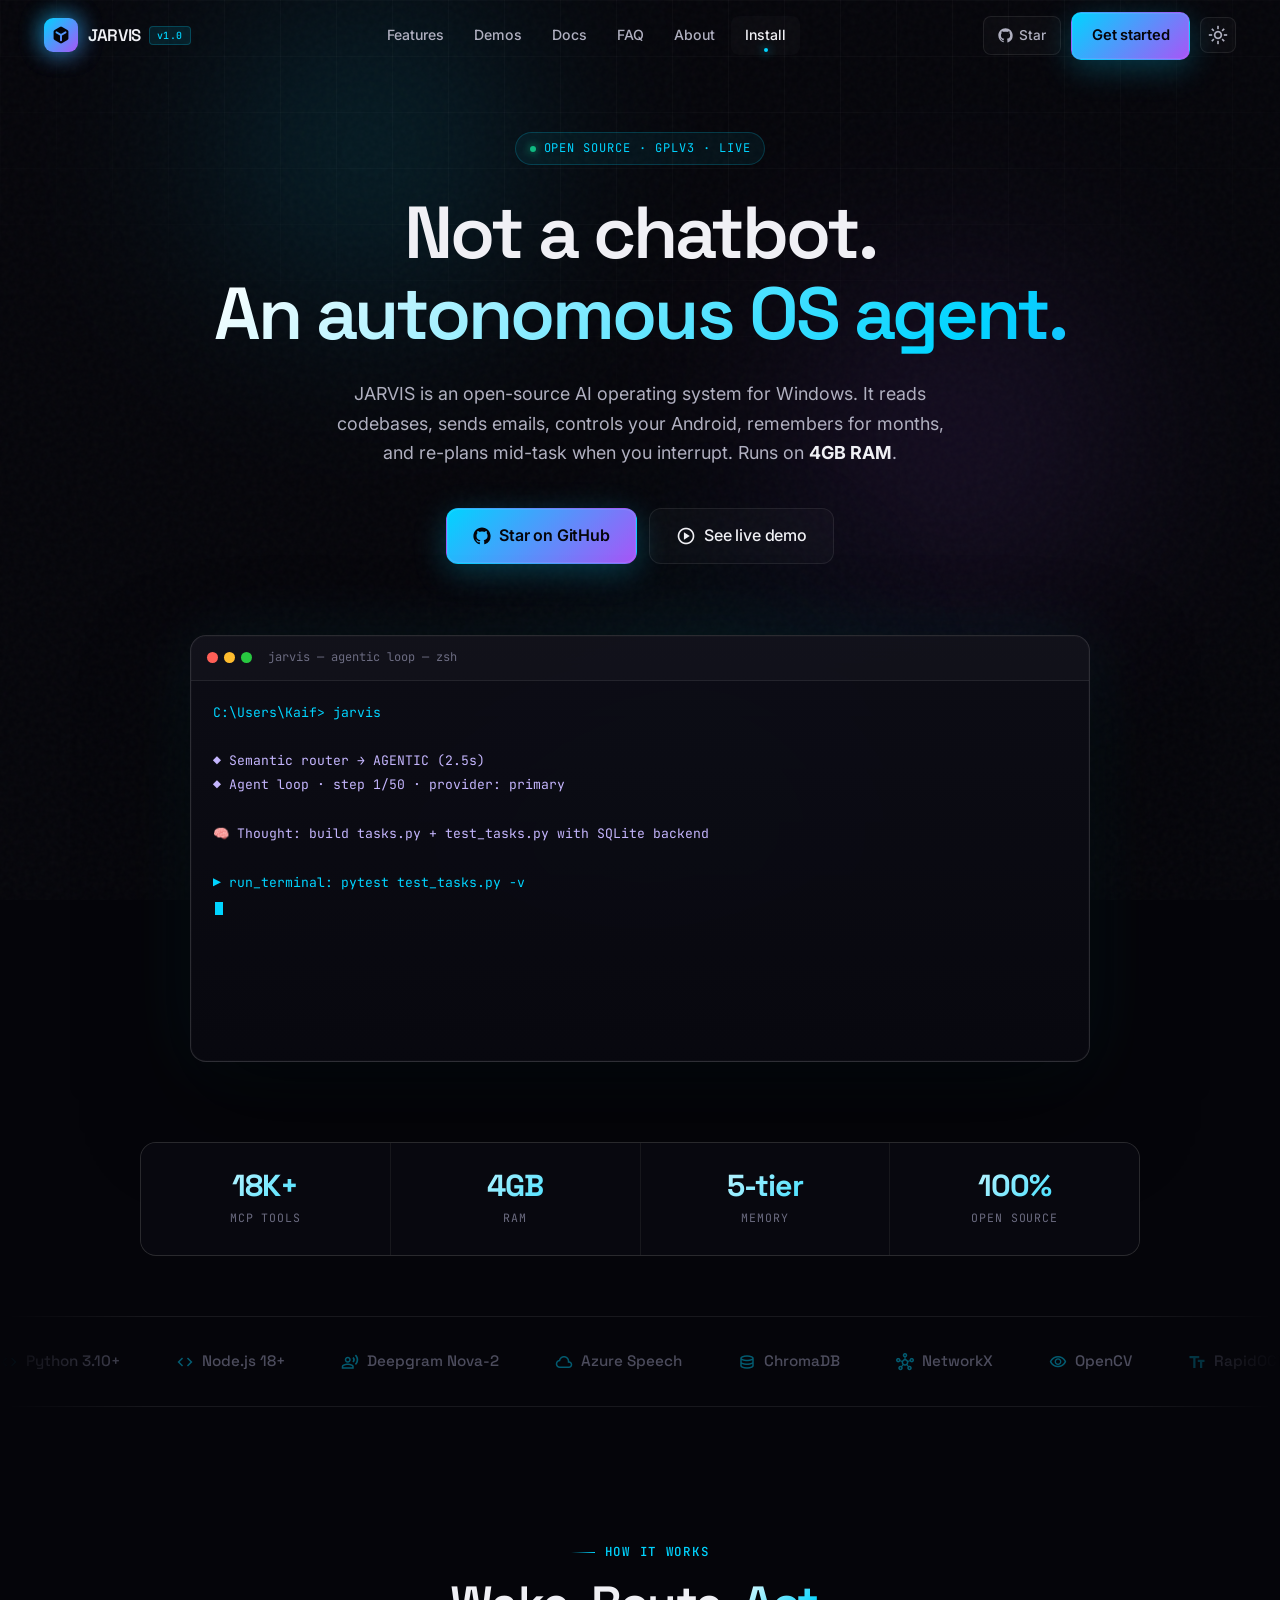
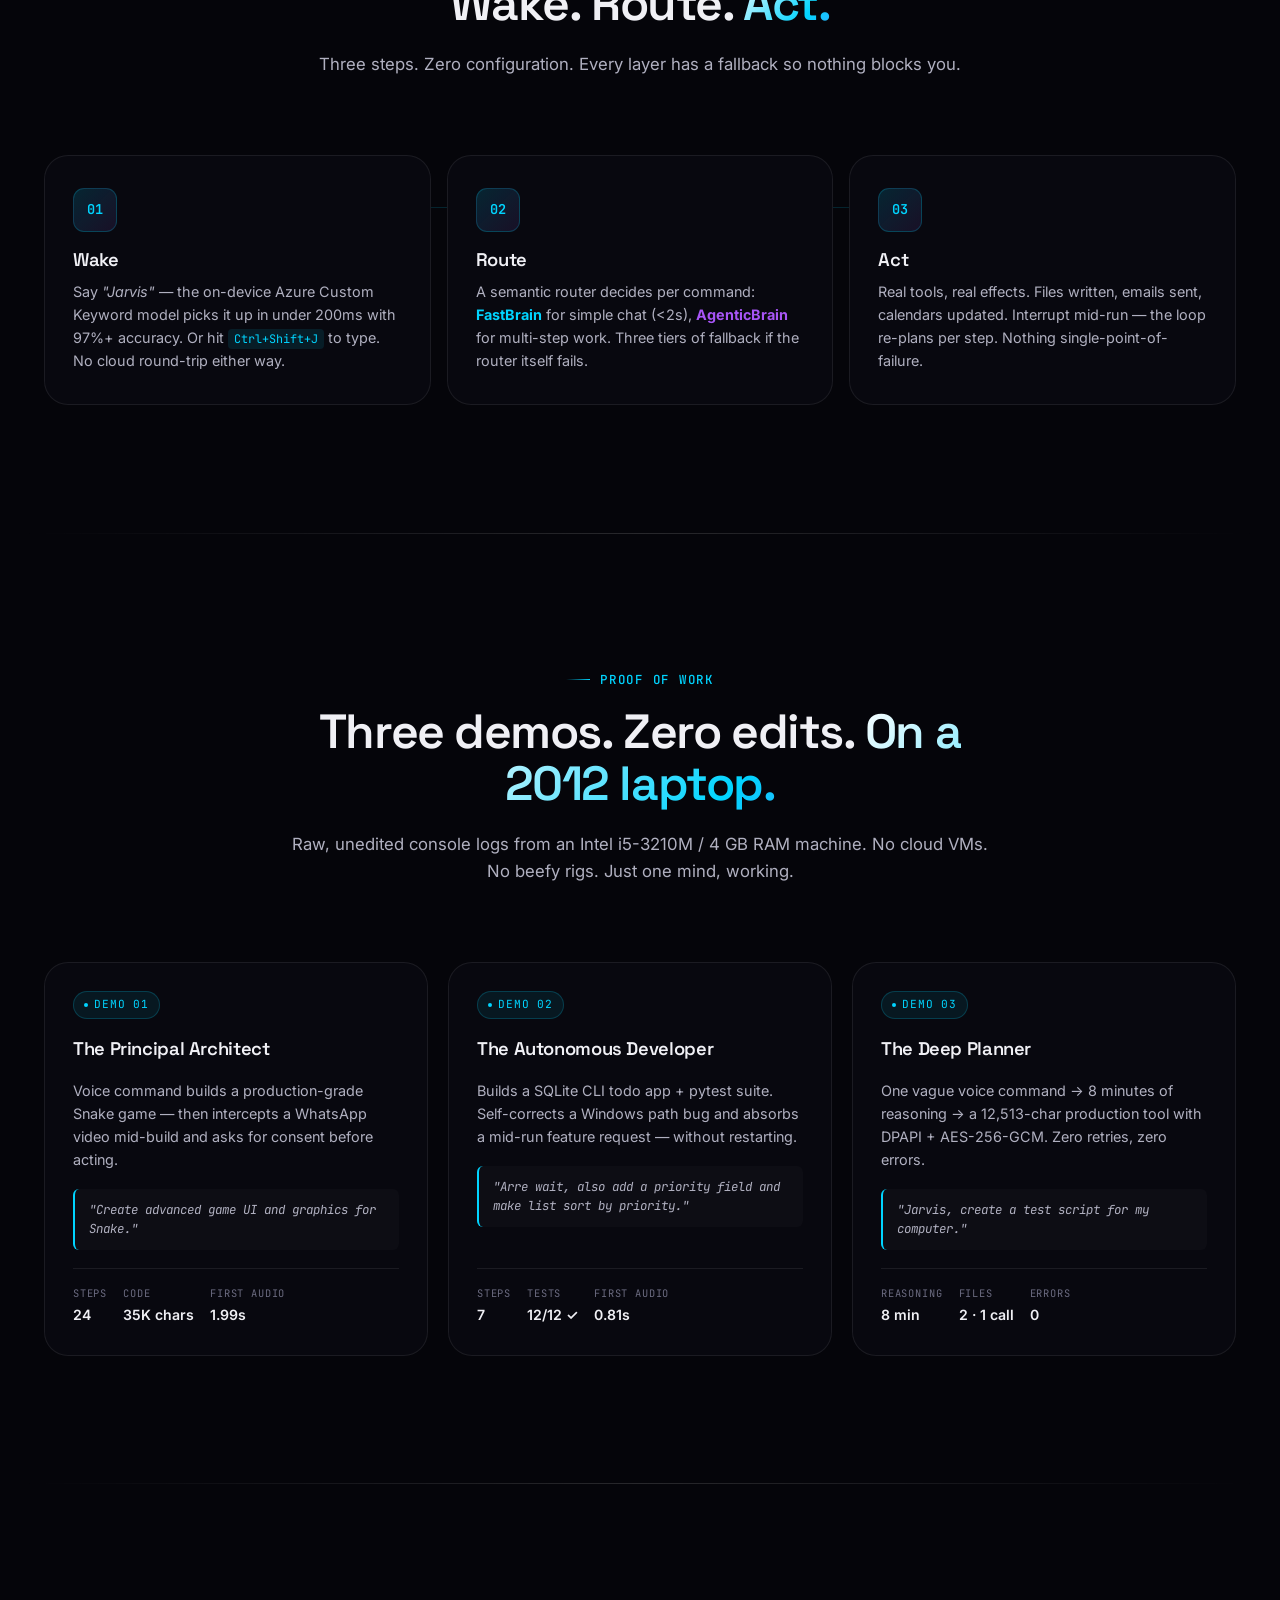
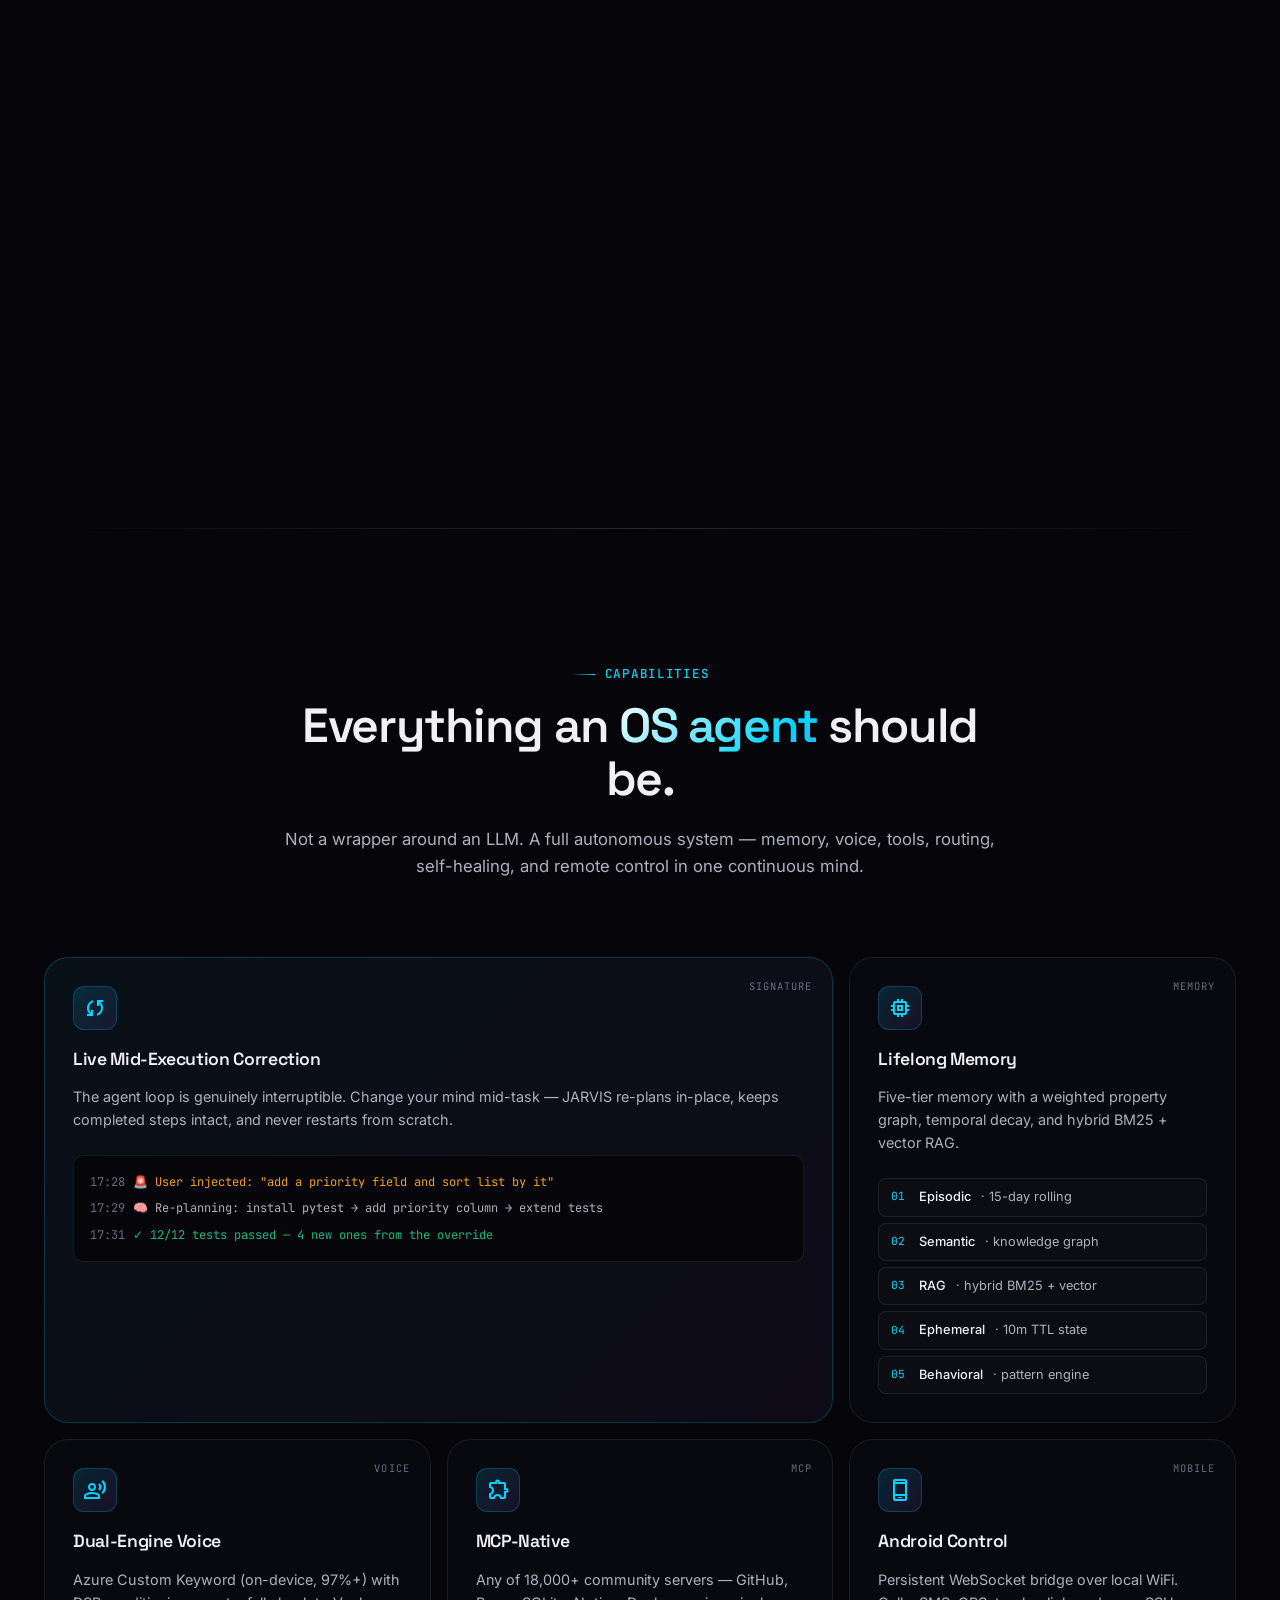
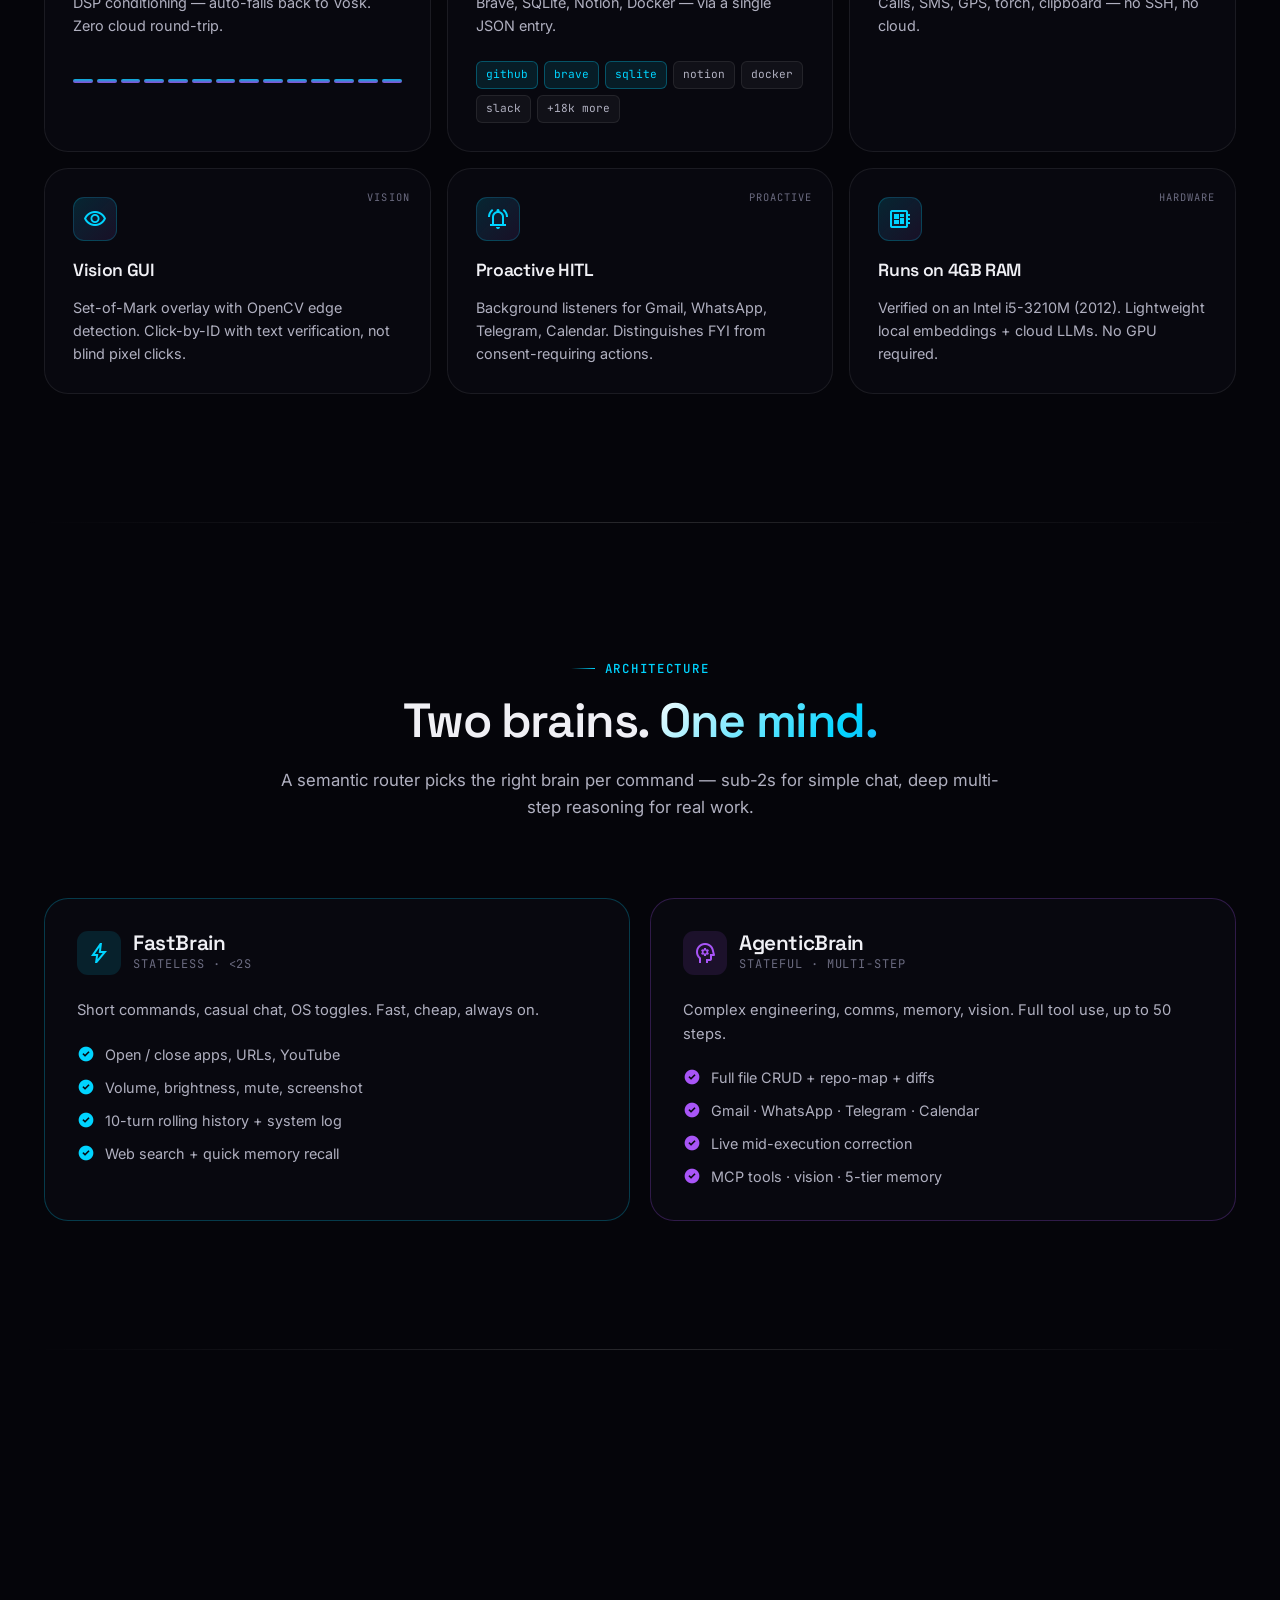
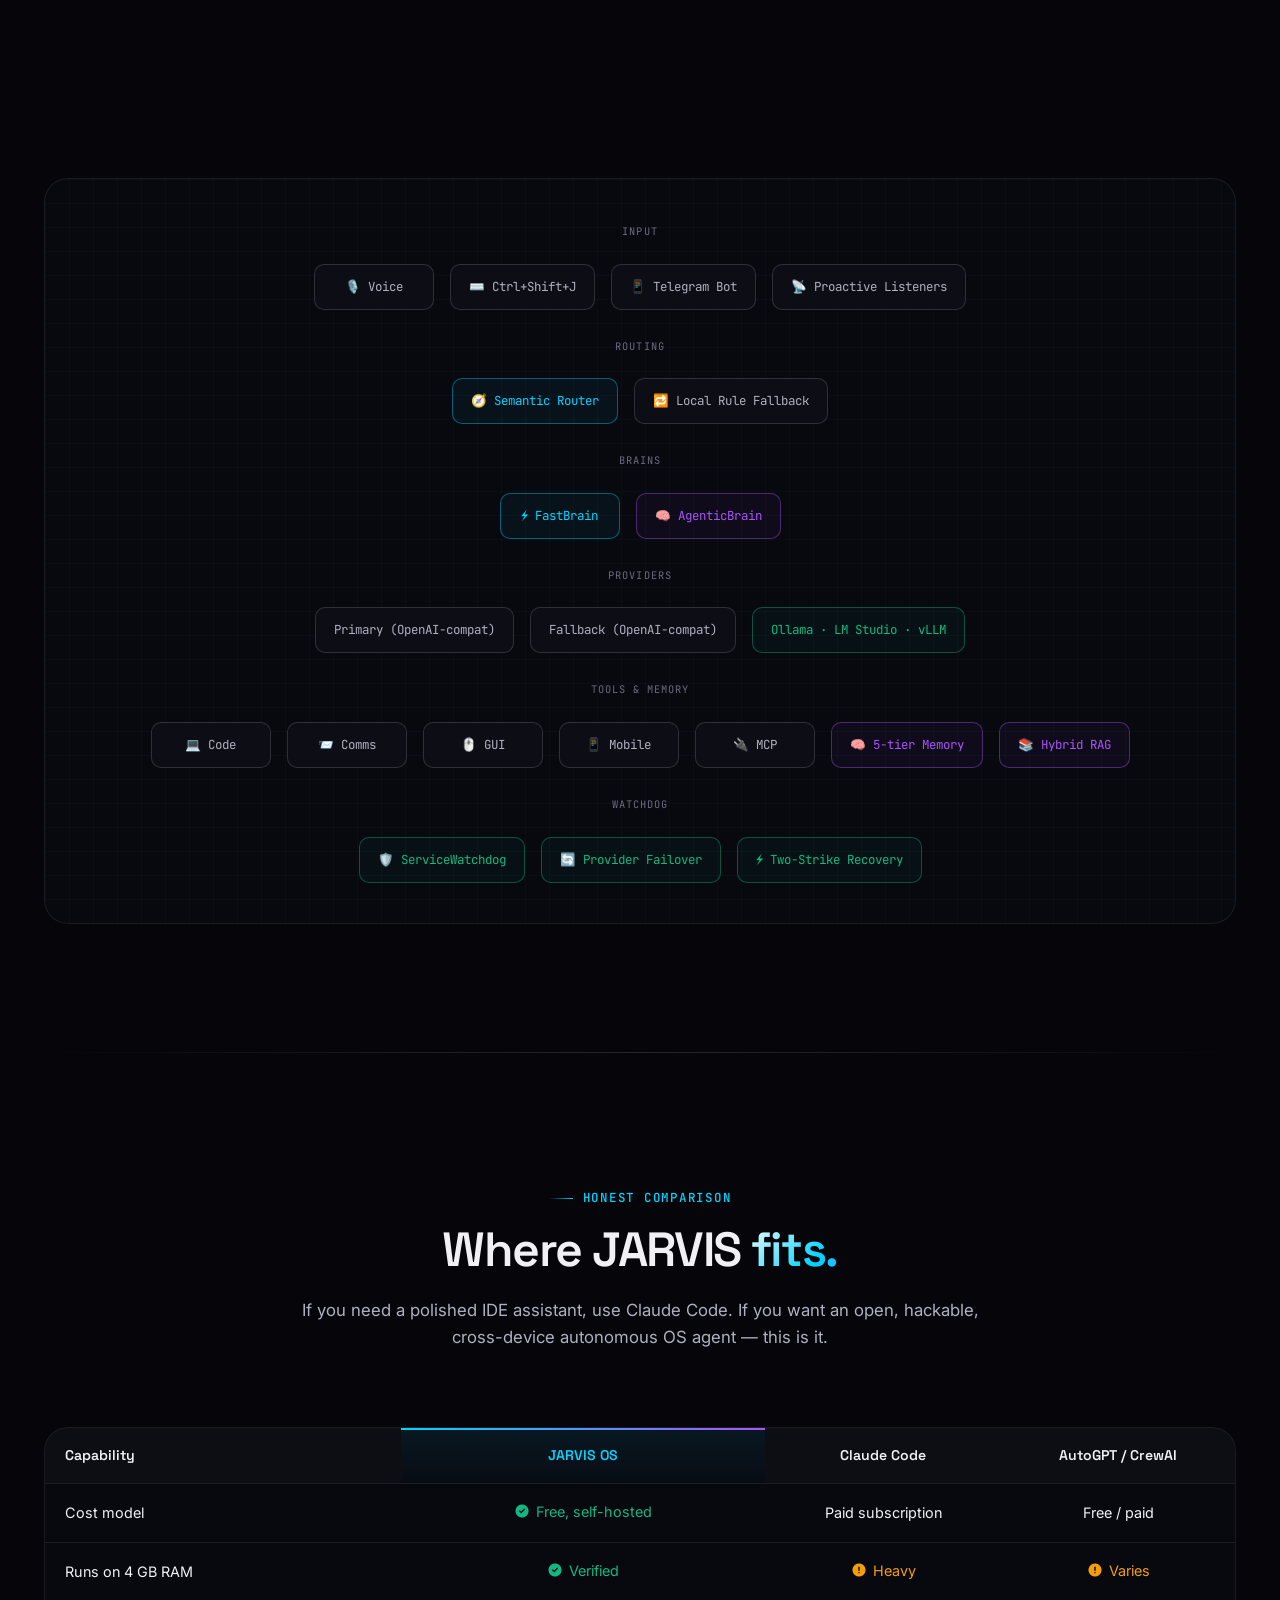
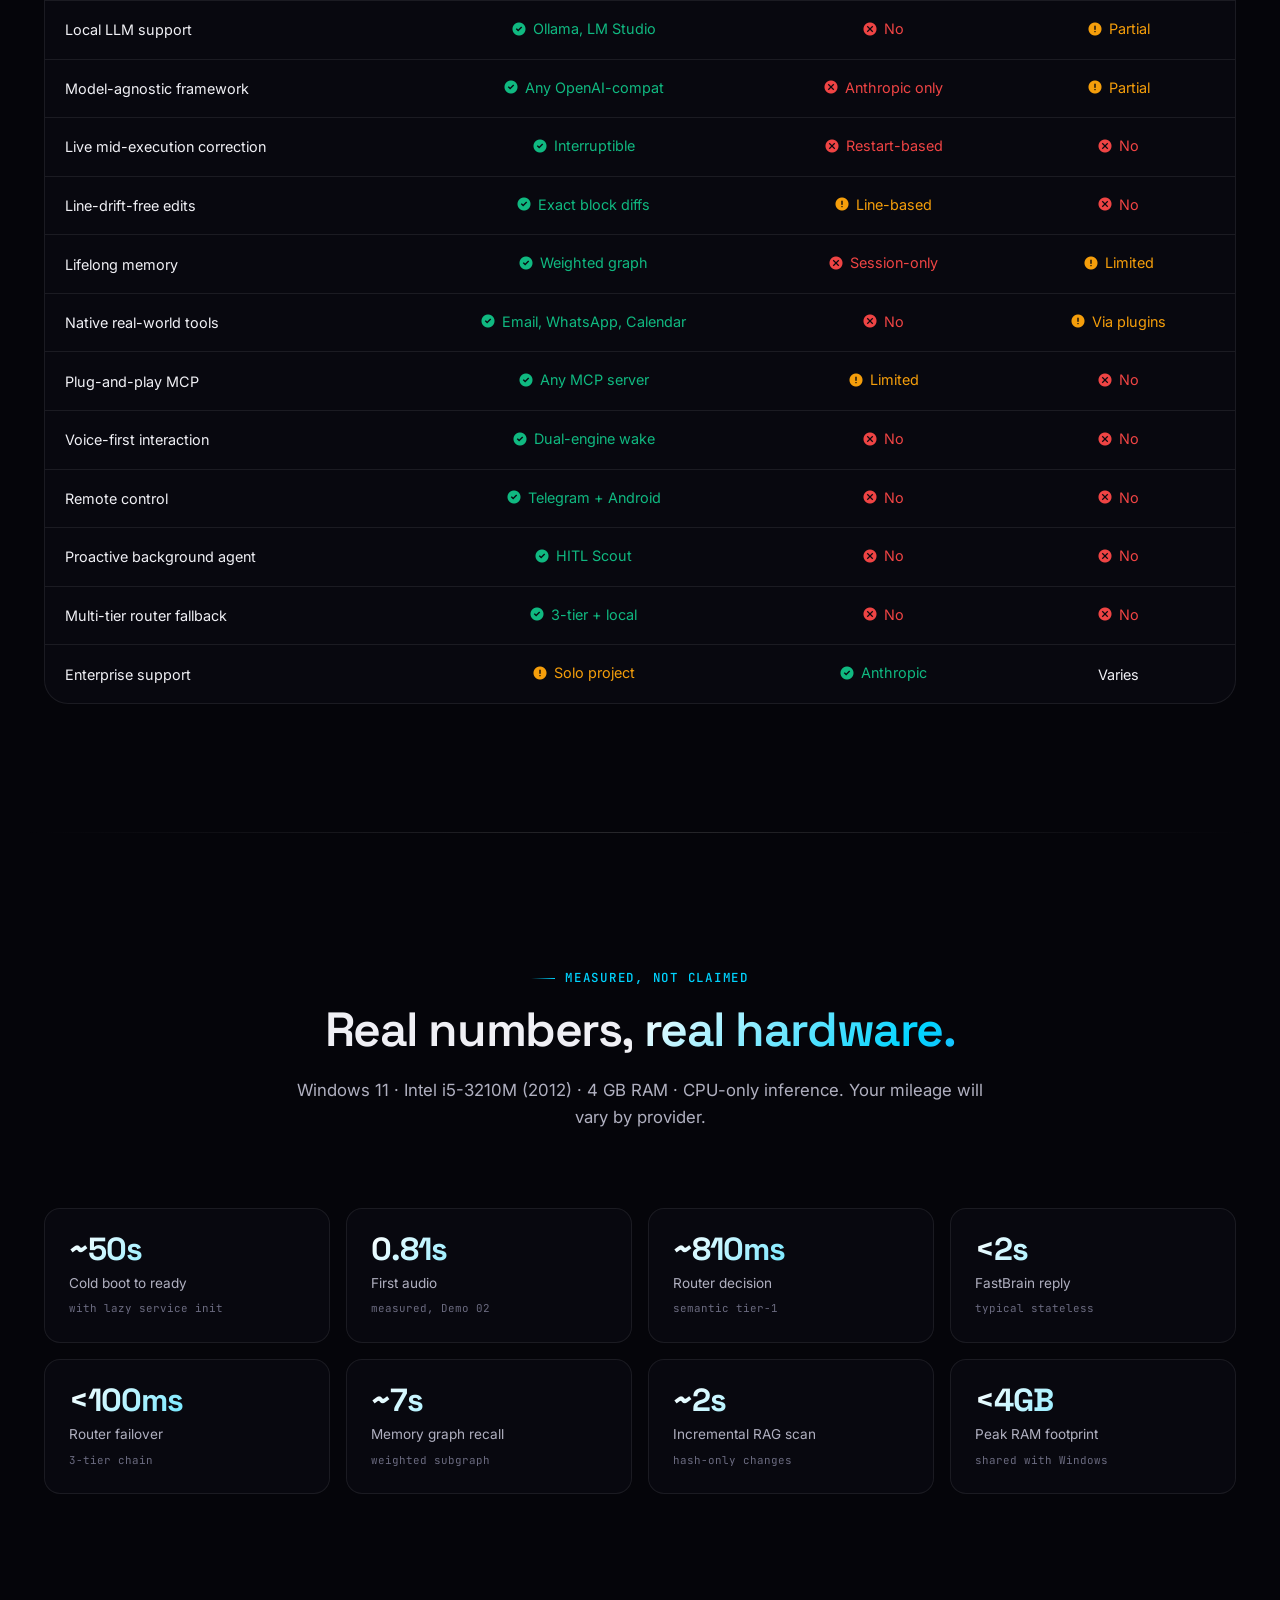
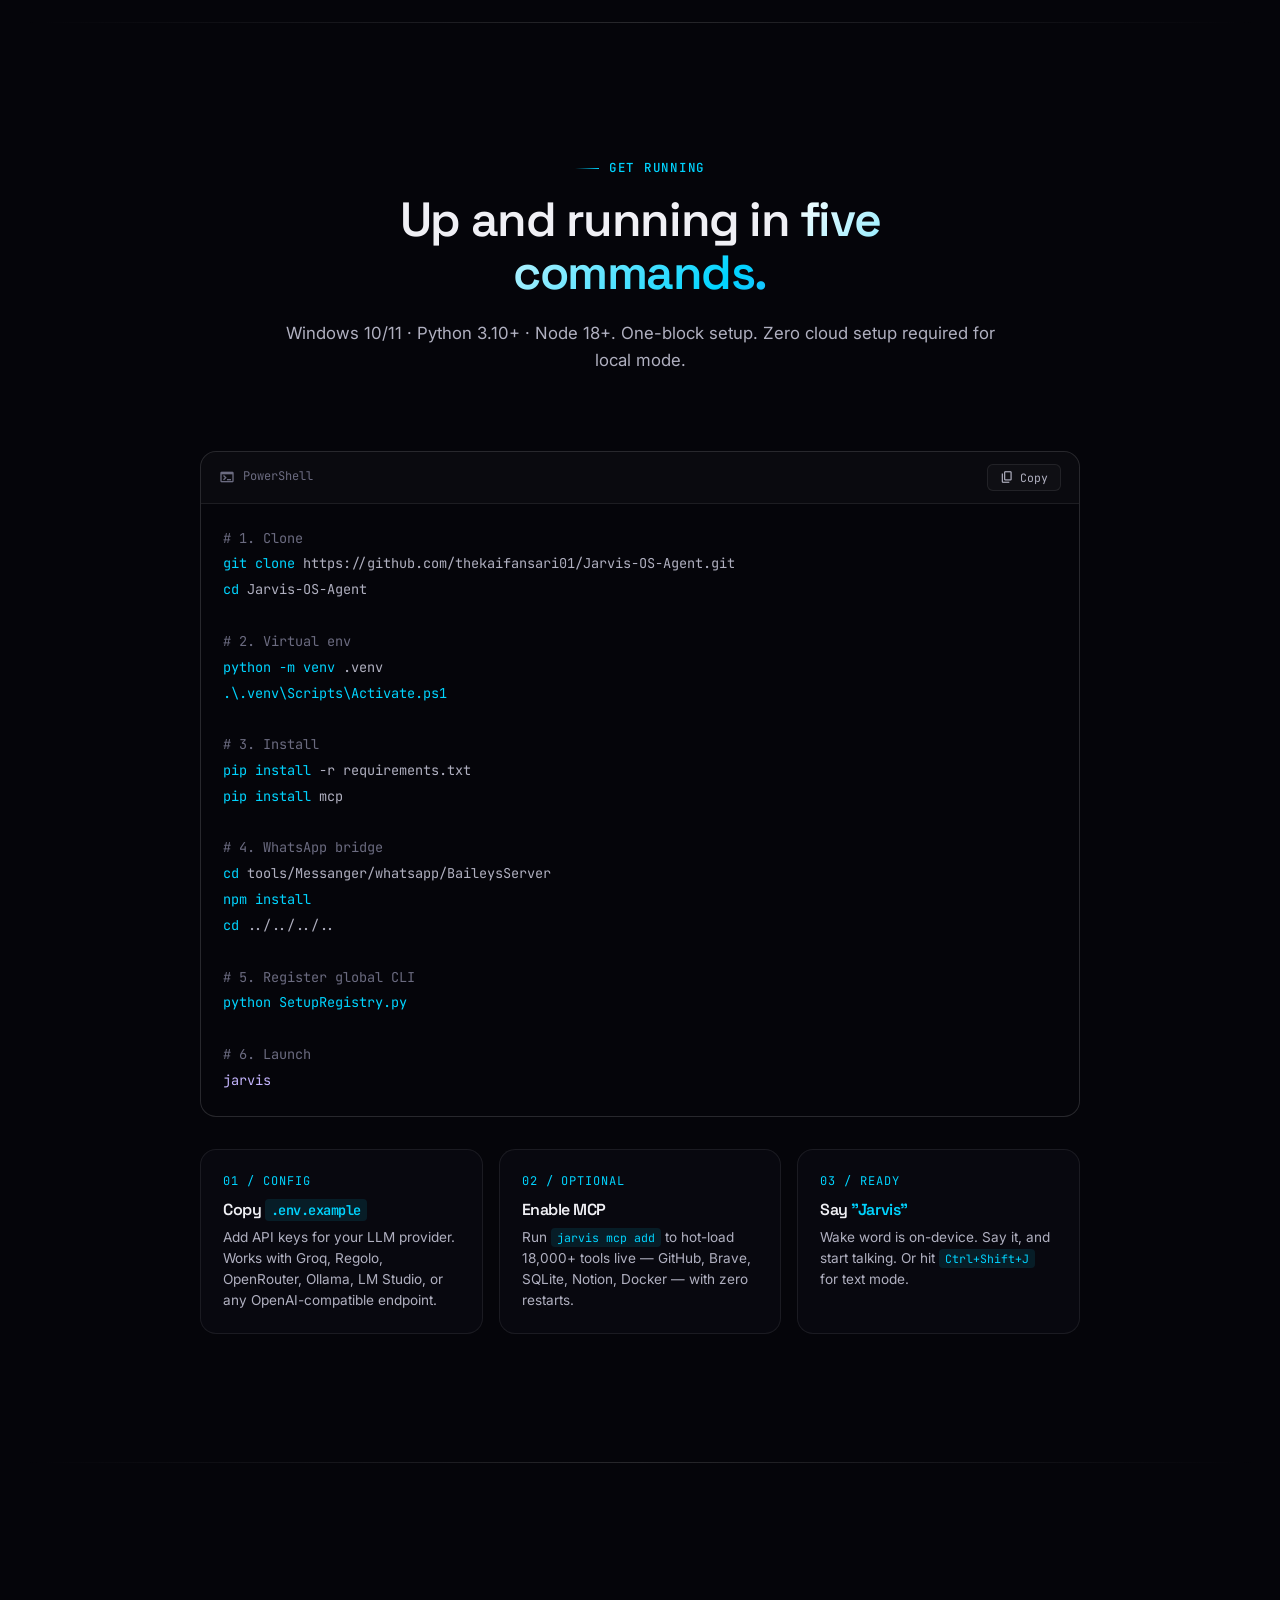
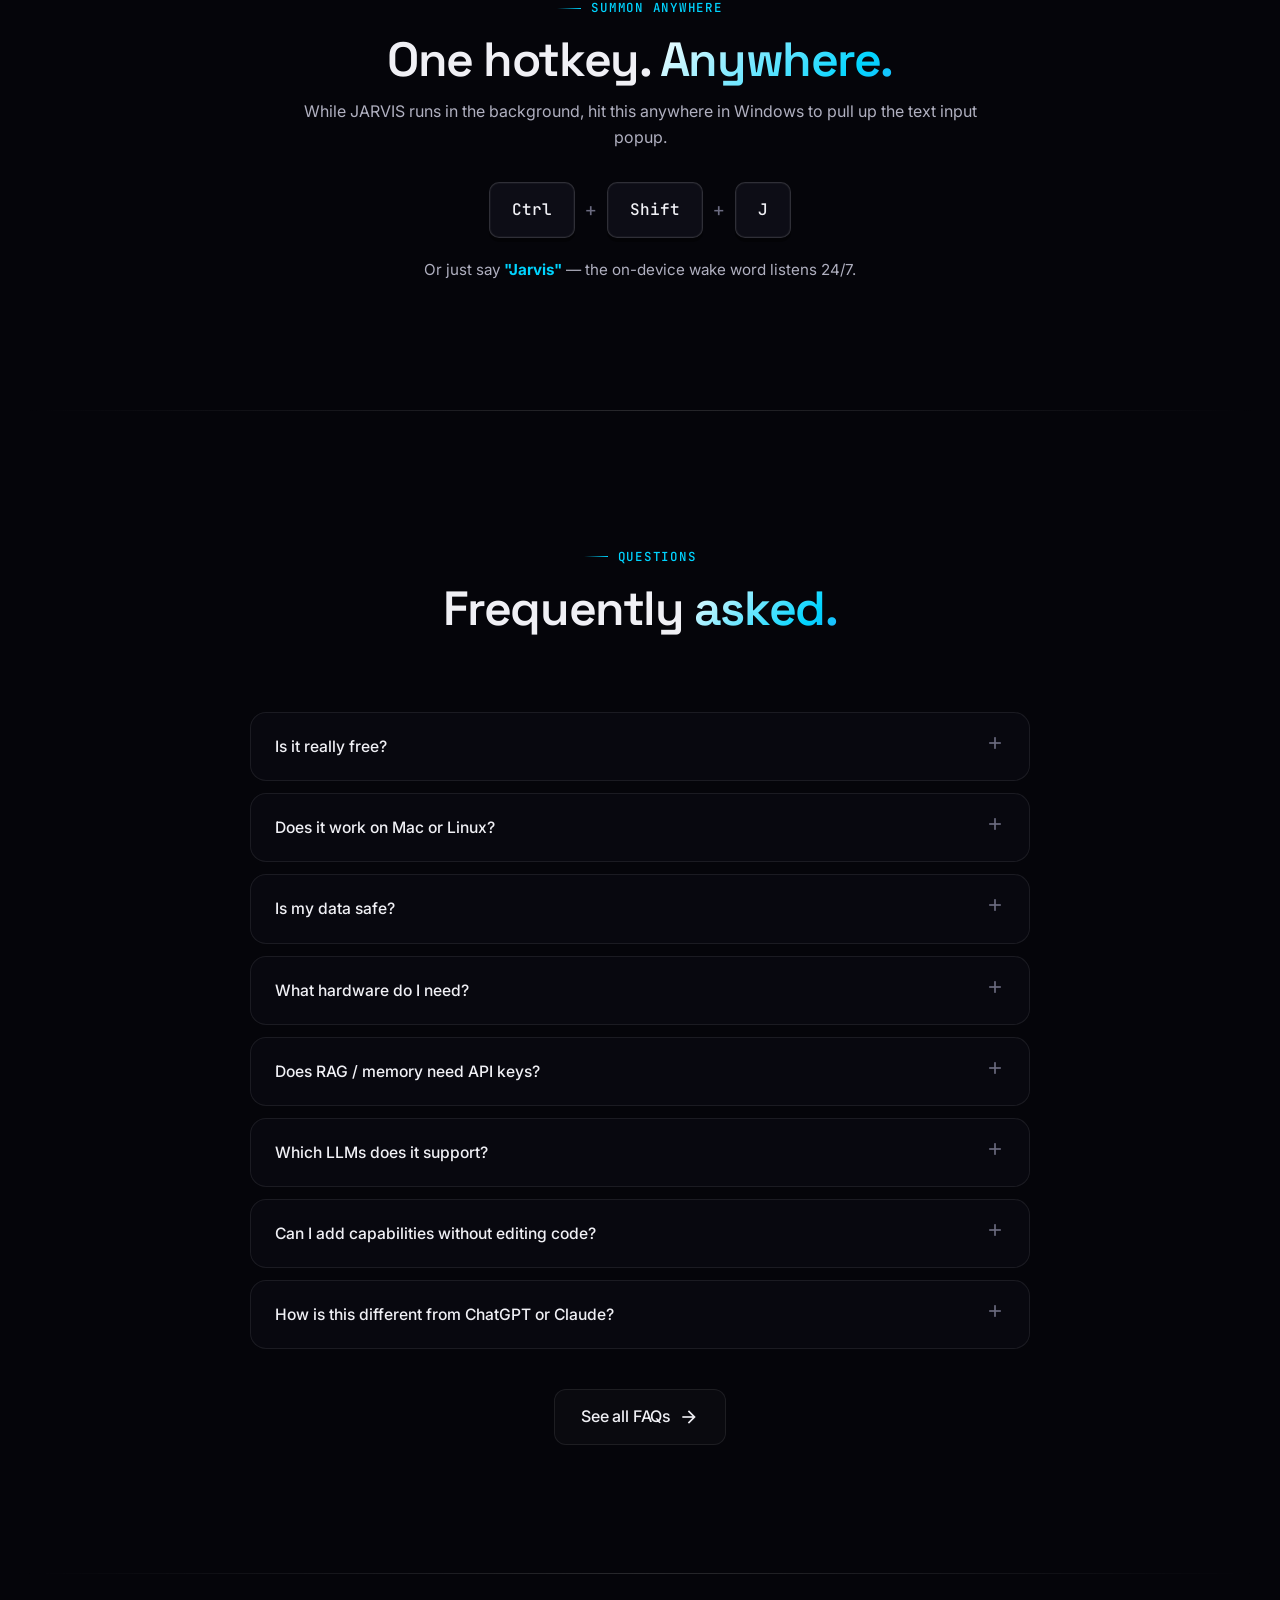
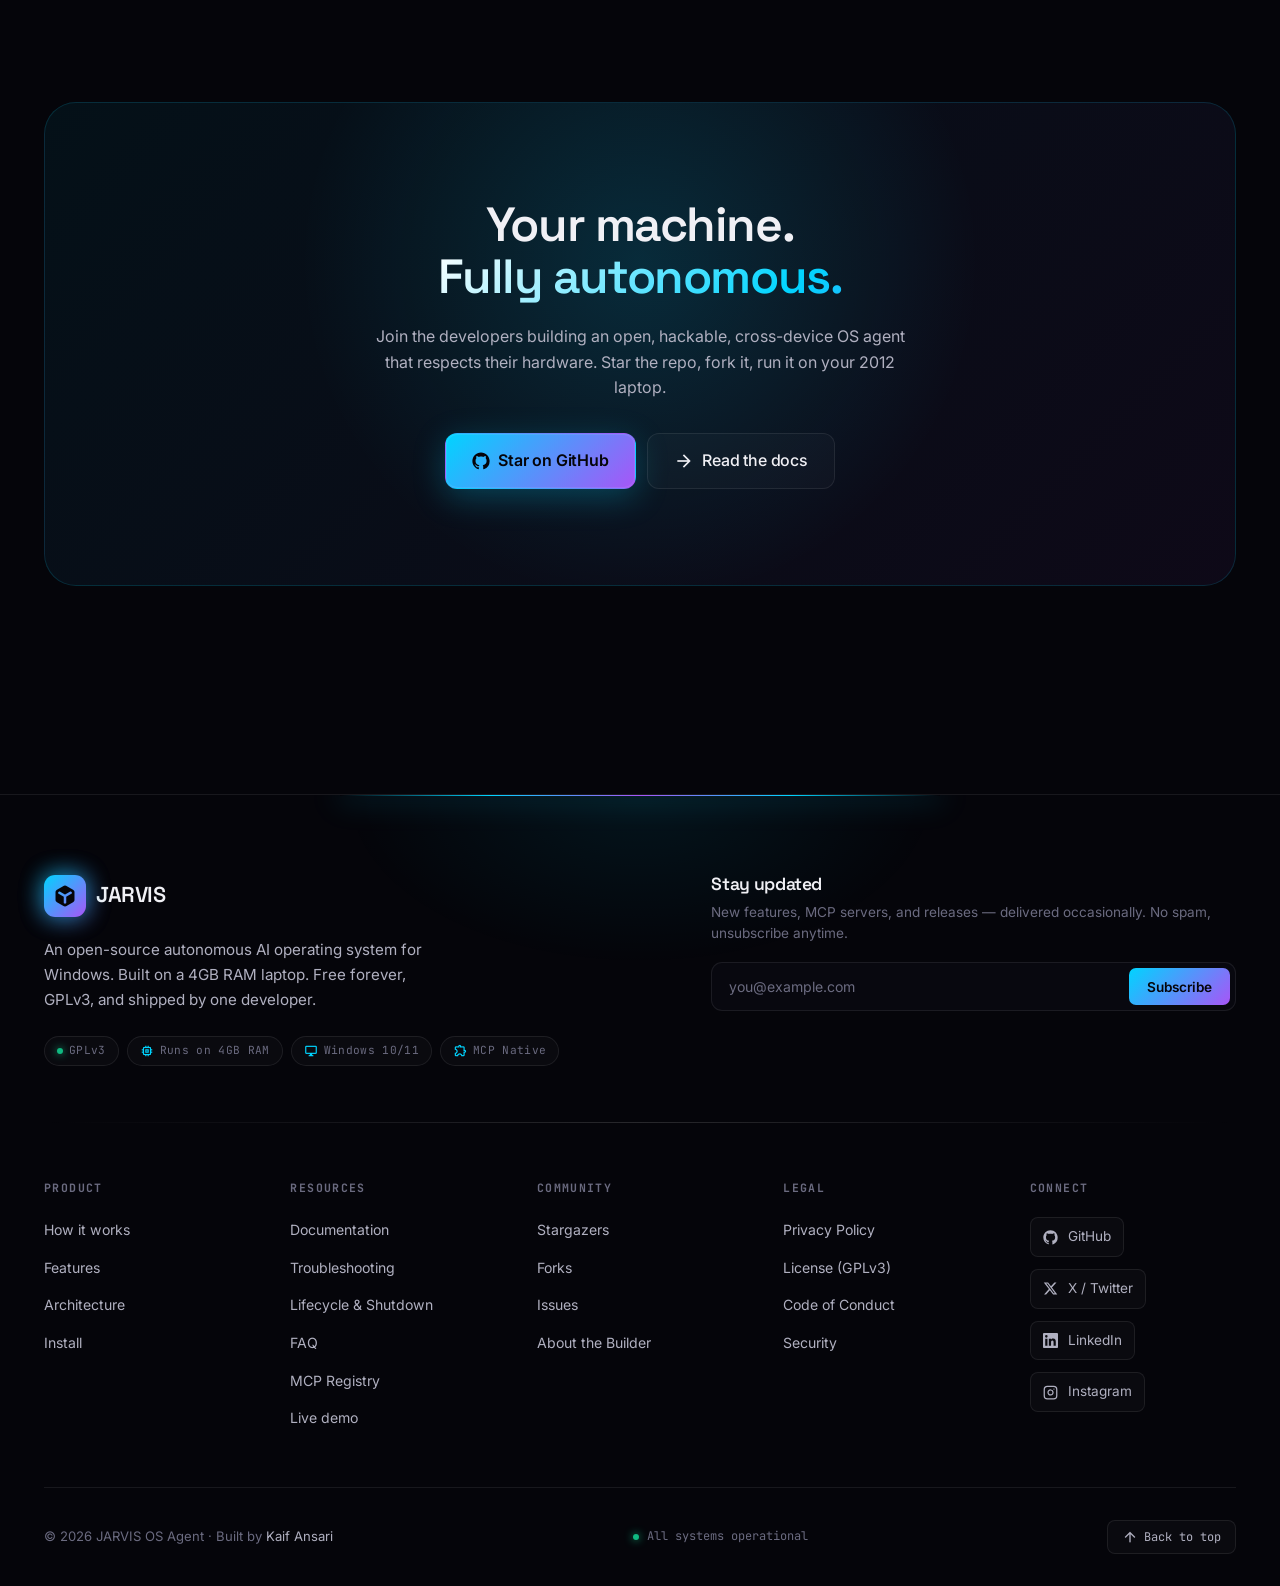
==== public/index.html @ 8b9f237c "Initial Commit" ====
<!DOCTYPE html>
<html lang="en">
<head>
<meta charset="UTF-8" />
<meta name="viewport" content="width=device-width, initial-scale=1, viewport-fit=cover" />

<title>JARVIS — Autonomous AI OS Agent for Windows | Open Source</title>
<meta name="description" content="JARVIS is an open-source autonomous AI operating system for Windows. Controls your PC, Android phone, files & lifelong memory — live mid-execution correction, dual-engine voice, 18,000+ MCP tools. Runs on 4GB RAM. GPLv3." />
<meta name="author" content="Kaif Ansari" />
<meta name="keywords" content="AI agent, autonomous AI, OS agent, Windows AI assistant, JARVIS, open source AI, MCP, Model Context Protocol, local LLM, offline AI, developer tools, AI automation, GPLv3, dual-brain AI" />
<meta name="robots" content="index, follow, max-image-preview:large, max-snippet:-1, max-video-preview:-1" />
<meta name="googlebot" content="index, follow" />
<link rel="canonical" href="https://jarvis-os-agent.vercel.app/" />

<meta name="theme-color" content="#05050a" />
<meta name="color-scheme" content="dark" />
<script>
(function(){
  try {
    var t = localStorage.getItem('jarvis-theme') || 'dark';
    document.documentElement.dataset.jarvisTheme = t;
  } catch(e) {
    document.documentElement.dataset.jarvisTheme = 'dark';
  }
})();
</script>
<meta name="format-detection" content="telephone=no" />
<meta name="mobile-web-app-capable" content="yes" />
<meta name="apple-mobile-web-app-capable" content="yes" />
<meta name="apple-mobile-web-app-status-bar-style" content="black-translucent" />
<meta name="apple-mobile-web-app-title" content="JARVIS" />

<meta property="og:type" content="website" />
<meta property="og:site_name" content="JARVIS OS Agent" />
<meta property="og:url" content="https://jarvis-os-agent.vercel.app/" />
<meta property="og:locale" content="en_US" />
<meta property="og:title" content="JARVIS — Autonomous AI OS Agent for Windows" />
<meta property="og:description" content="Not a chatbot. An autonomous OS agent. Controls your PC, Android, files & lifelong memory — live mid-execution correction, dual-engine voice, 18K+ MCP tools. Runs on 4GB RAM. Open source, GPLv3." />
<meta property="og:image" content="https://jarvis-os-agent.vercel.app/screenshots/agent_panel.PNG" />
<meta property="og:image:width" content="1200" />
<meta property="og:image:height" content="630" />
<meta property="og:image:alt" content="JARVIS Agent Panel showing live thought stream via ZMQ" />

<meta name="twitter:card" content="summary_large_image" />
<meta name="twitter:site" content="@thekaifansari01" />
<meta name="twitter:creator" content="@thekaifansari01" />
<meta name="twitter:title" content="JARVIS — Autonomous AI OS Agent for Windows" />
<meta name="twitter:description" content="An open-source AI OS agent that actually runs your PC — not just your code. Live mid-execution correction. Lifelong memory. 18K+ MCP tools. Runs on 4GB RAM." />
<meta name="twitter:image" content="https://jarvis-os-agent.vercel.app/screenshots/agent_panel.PNG" />

<link rel="icon" type="image/svg+xml" href="data:image/svg+xml,%3Csvg xmlns='http://www.w3.org/2000/svg' viewBox='0 0 24 24'%3E%3Cdefs%3E%3ClinearGradient id='g' x1='0' y1='0' x2='1' y2='1'%3E%3Cstop offset='0' stop-color='%2300d4ff'/%3E%3Cstop offset='1' stop-color='%23a855f7'/%3E%3C/linearGradient%3E%3C/defs%3E%3Crect width='24' height='24' rx='6' fill='url(%23g)'/%3E%3Cpath d='M12 4L4 8l8 4 8-4-8-4z M4 16l8 4 8-4 M4 12l8 4 8-4' stroke='%2305050a' stroke-width='1.8' fill='none' stroke-linejoin='round'/%3E%3C/svg%3E" />

<link rel="preconnect" href="https://fonts.googleapis.com">
<link rel="preconnect" href="https://fonts.gstatic.com" crossorigin>
<link href="https://fonts.googleapis.com/css2?family=Inter:wght@300;400;500;600;700;800&family=Space+Grotesk:wght@400;500;600;700&family=JetBrains+Mono:wght@400;500;600&display=swap" rel="stylesheet">
<link rel="stylesheet" href="https://fonts.googleapis.com/css2?family=Material+Symbols+Outlined:opsz,wght,FILL,GRAD@20..48,100..700,0..1,-50..200&display=swap" />

<script type="application/ld+json">
{
  "@context": "https://schema.org",
  "@type": "SoftwareApplication",
  "name": "JARVIS OS Agent",
  "alternateName": "JARVIS",
  "applicationCategory": "DeveloperApplication",
  "applicationSubCategory": "AI Operating System",
  "operatingSystem": "Windows 10, Windows 11",
  "softwareVersion": "1.0",
  "description": "An open-source autonomous AI operating system for Windows. Controls your PC, Android phone, files, and lifelong memory — with live mid-execution correction, dual-engine voice, and 18,000+ MCP tools. Runs on 4GB RAM.",
  "url": "https://jarvis-os-agent.vercel.app/",
  "downloadUrl": "https://github.com/thekaifansari01/Jarvis-OS-Agent",
  "softwareHelp": "https://jarvis-os-agent.vercel.app/documentation",
  "license": "https://www.gnu.org/licenses/gpl-3.0.html",
  "offers": {
    "@type": "Offer",
    "price": "0",
    "priceCurrency": "USD",
    "availability": "https://schema.org/InStock"
  },
  "author": {
    "@type": "Person",
    "name": "Kaif Ansari",
    "url": "https://github.com/thekaifansari01",
    "sameAs": [
      "https://twitter.com/thekaifansari01",
      "https://linkedin.com/in/thekaifansari01",
      "https://instagram.com/thekaifansari01"
    ]
  },
  "featureList": [
    "Live mid-execution correction",
    "Lifelong episodic memory (5-tier)",
    "Dual-engine wake word (Azure + Vosk)",
    "MCP-native tool integration (18K+ servers)",
    "Android phone control via Termux bridge",
    "Proactive HITL automation",
    "Runs on 4GB RAM",
    "Open source, GPLv3"
  ]
}
</script>

<script type="application/ld+json">
{
  "@context": "https://schema.org",
  "@type": "Organization",
  "name": "JARVIS OS Agent",
  "alternateName": "JARVIS",
  "url": "https://jarvis-os-agent.vercel.app/",
  "logo": "https://jarvis-os-agent.vercel.app/screenshots/agent_panel.PNG",
  "description": "An open-source autonomous AI operating system for Windows. Built by a solo developer on a 4GB RAM laptop.",
  "founder": {
    "@type": "Person",
    "name": "Kaif Ansari",
    "url": "https://github.com/thekaifansari01",
    "jobTitle": "Solo Developer"
  },
  "sameAs": [
    "https://github.com/thekaifansari01/Jarvis-OS-Agent",
    "https://twitter.com/thekaifansari01",
    "https://linkedin.com/in/thekaifansari01"
  ]
}
</script>

<script type="application/ld+json">
{
  "@context": "https://schema.org",
  "@type": "FAQPage",
  "mainEntity": [
    {
      "@type": "Question",
      "name": "Is JARVIS really free?",
      "acceptedAnswer": {
        "@type": "Answer",
        "text": "Yes. JARVIS is GPLv3 and free forever. You can run it entirely on local LLMs with zero API cost, or mix free-tier cloud providers. No subscription, no feature gate, no telemetry."
      }
    },
    {
      "@type": "Question",
      "name": "Does JARVIS work on Mac or Linux?",
      "acceptedAnswer": {
        "@type": "Answer",
        "text": "Currently Windows-only (Windows 10/11). GUI automation, PC monitor, and the Termux bridge assume Windows paths and APIs. Cross-platform support is on the roadmap."
      }
    },
    {
      "@type": "Question",
      "name": "Is my data safe with JARVIS?",
      "acceptedAnswer": {
        "@type": "Answer",
        "text": "Credentials are AES-encrypted locally. Conversation history and memory graphs stay on disk. Only LLM API calls leave your machine — and you can switch to local models entirely with zero cloud calls."
      }
    },
    {
      "@type": "Question",
      "name": "What hardware do I need to run JARVIS?",
      "acceptedAnswer": {
        "@type": "Answer",
        "text": "JARVIS was developed on an Intel i5-3210M with 4 GB RAM. If your machine can run Windows 11 and a browser, it can run JARVIS. More RAM means snappier local embeddings and faster boot."
      }
    },
    {
      "@type": "Question",
      "name": "Does RAG or memory need API keys?",
      "acceptedAnswer": {
        "@type": "Answer",
        "text": "No. Both the LTM semantic graph and RAG index use the local BAAI/bge-small-en-v1.5 model (33M params, ~130 MB). Embeddings run on CPU with zero cloud calls, quotas, or cost. Only LLM, voice, and comms need keys."
      }
    },
    {
      "@type": "Question",
      "name": "Which LLMs does JARVIS support?",
      "acceptedAnswer": {
        "@type": "Answer",
        "text": "Any OpenAI-compatible endpoint. Configure two providers — PRIMARY_* and FALLBACK_* — and JARVIS auto-routes on failure. Works with Groq, Regolo, OpenRouter, Gemini's OpenAI endpoint, Ollama, LM Studio, vLLM, or any OpenAI-schema API."
      }
    },
    {
      "@type": "Question",
      "name": "Can I add capabilities without editing code?",
      "acceptedAnswer": {
        "@type": "Answer",
        "text": "Yes — via MCP (Model Context Protocol). Run 'jarvis mcp add <name> <command>' in your terminal or edit Data/mcp_servers.json, and JARVIS hot-reloads the server live with zero restarts. Over 18,000 pre-built community servers exist."
      }
    },
    {
      "@type": "Question",
      "name": "How is JARVIS different from ChatGPT or Claude?",
      "acceptedAnswer": {
        "@type": "Answer",
        "text": "Those are chat interfaces. JARVIS is an agent — it takes actions on your actual system, remembers you across months, corrects itself mid-task, and reaches out proactively. It doesn't just answer; it does."
      }
    }
  ]
}
</script>

<style>
:root {
  --bg: #05050a;
  --bg-2: #08080f;
  --bg-elev: #0d0d16;
  --surface: rgba(255, 255, 255, 0.025);
  --surface-hover: rgba(255, 255, 255, 0.05);
  --border: rgba(255, 255, 255, 0.08);
  --border-strong: rgba(255, 255, 255, 0.14);
  --text: #f0f0f5;
  --text-dim: #b0b0c0;
  --text-muted: #6b6b80;
  --accent: #00d4ff;
  --accent-rgb: 0, 212, 255;
  --accent-2: #a855f7;
  --accent-2-rgb: 168, 85, 247;
  --success: #10b981;
  --warning: #f59e0b;
  --danger: #ef4444;
  --radius-sm: 10px;
  --radius: 16px;
  --radius-lg: 24px;
  --radius-xl: 32px;
  --max-w: 1240px;
  --nav-h: 72px;
  --ease-out: cubic-bezier(0.22, 1, 0.36, 1);
  --ease-spring: cubic-bezier(0.34, 1.56, 0.64, 1);
}

*, *::before, *::after { box-sizing: border-box; margin: 0; padding: 0; }
html { scroll-behavior: smooth; -webkit-text-size-adjust: 100%; overflow-x: hidden; }
body {
  font-family: 'Inter', system-ui, -apple-system, sans-serif;
  background: var(--bg);
  color: var(--text);
  line-height: 1.6;
  font-size: 16px;
  -webkit-font-smoothing: antialiased;
  -moz-osx-font-smoothing: grayscale;
  overflow-x: hidden;
  min-height: 100vh;
}
img, svg { display: block; max-width: 100%; }
a { color: inherit; text-decoration: none; }
button { font-family: inherit; cursor: pointer; border: none; background: none; color: inherit; }
ul { list-style: none; }
input { font-family: inherit; }
::selection { background: rgba(0, 212, 255, 0.3); color: var(--text); }

.material-symbols-outlined {
  font-family: 'Material Symbols Outlined';
  font-weight: 400;
  font-style: normal;
  font-size: 22px;
  line-height: 1;
  letter-spacing: normal;
  text-transform: none;
  display: inline-block;
  white-space: nowrap;
  word-wrap: normal;
  direction: ltr;
  -webkit-font-feature-settings: 'liga';
  -webkit-font-smoothing: antialiased;
  user-select: none;
  font-variation-settings: 'FILL' 0, 'wght' 400, 'GRAD' 0, 'opsz' 24;
}

h1, h2, h3, h4 {
  font-family: 'Space Grotesk', 'Inter', sans-serif;
  font-weight: 600;
  letter-spacing: -0.03em;
  line-height: 1.1;
}
h1 { font-size: clamp(2.4rem, 6vw, 4.6rem); letter-spacing: -0.04em; }
h2 { font-size: clamp(1.9rem, 4vw, 3rem); }
h3 { font-size: clamp(1.15rem, 1.6vw, 1.4rem); letter-spacing: -0.02em; }

.gradient-text {
  background: linear-gradient(135deg, #fff 0%, var(--accent) 45%, var(--accent-2) 100%);
  background-size: 200% auto;
  -webkit-background-clip: text;
  background-clip: text;
  color: transparent;
  animation: gradientShift 8s ease infinite;
}
@keyframes gradientShift {
  0%, 100% { background-position: 0% center; }
  50% { background-position: 100% center; }
}

.eyebrow {
  font-family: 'JetBrains Mono', monospace;
  font-size: 0.78rem;
  font-weight: 500;
  color: var(--accent);
  letter-spacing: 0.14em;
  text-transform: uppercase;
  display: inline-flex;
  align-items: center;
  gap: 10px;
}
.eyebrow::before {
  content: '';
  width: 24px;
  height: 1px;
  background: linear-gradient(90deg, transparent, var(--accent));
}
.mono { font-family: 'JetBrains Mono', monospace; }

.container { width: 100%; max-width: var(--max-w); margin: 0 auto; padding: 0 24px; }
.section { padding: clamp(72px, 10vw, 140px) 0; position: relative; }
.section-head { max-width: 720px; margin: 0 auto clamp(48px, 6vw, 80px); text-align: center; }
.section-head h2 { margin: 16px 0 20px; }
.section-head p { color: var(--text-dim); font-size: 1.05rem; }
.divider {
  height: 1px;
  background: linear-gradient(90deg, transparent, var(--border-strong), transparent);
  margin: 0 auto;
  max-width: var(--max-w);
}

.bg-layer { position: fixed; inset: 0; pointer-events: none; z-index: -1; overflow: hidden; }
.bg-grid {
  position: absolute; inset: 0;
  background-image:
    linear-gradient(rgba(255,255,255,0.025) 1px, transparent 1px),
    linear-gradient(90deg, rgba(255,255,255,0.025) 1px, transparent 1px);
  background-size: 56px 56px;
  mask-image: radial-gradient(ellipse 80% 60% at 50% 0%, #000 40%, transparent 80%);
  -webkit-mask-image: radial-gradient(ellipse 80% 60% at 50% 0%, #000 40%, transparent 80%);
}
.bg-noise {
  position: absolute; inset: 0;
  opacity: 0.035;
  background-image: url("data:image/svg+xml,%3Csvg viewBox='0 0 200 200' xmlns='http://www.w3.org/2000/svg'%3E%3Cfilter id='n'%3E%3CfeTurbulence type='fractalNoise' baseFrequency='0.85' numOctaves='3' stitchTiles='stitch'/%3E%3C/filter%3E%3Crect width='100%25' height='100%25' filter='url(%23n)'/%3E%3C/svg%3E");
  mix-blend-mode: overlay;
  pointer-events: none;
}
.orb {
  position: absolute;
  border-radius: 50%;
  filter: blur(90px);
  opacity: 0.5;
  animation: float 22s ease-in-out infinite;
  transition: transform 0.4s ease-out;
  will-change: transform;
}
.orb-1 { top: -10%; left: 10%; width: 480px; height: 480px; background: radial-gradient(circle, rgba(0,212,255,0.35), transparent 70%); }
.orb-2 { top: 20%; right: 5%; width: 520px; height: 520px; background: radial-gradient(circle, rgba(168,85,247,0.28), transparent 70%); animation-delay: -7s; }
.orb-3 { bottom: 0; left: 40%; width: 400px; height: 400px; background: radial-gradient(circle, rgba(0,212,255,0.15), transparent 70%); animation-delay: -13s; }
@keyframes float {
  0%, 100% { transform: translate(0, 0) scale(1); }
  50% { transform: translate(40px, -30px) scale(1.05); }
}

.scroll-progress {
  position: fixed;
  top: 0; left: 0;
  height: 2px;
  width: 0;
  background: linear-gradient(90deg, var(--accent), var(--accent-2));
  z-index: 1000;
  box-shadow: 0 0 12px rgba(0, 212, 255, 0.6);
  transition: width 0.05s linear;
}

.nav {
  position: fixed;
  top: 0; left: 0; right: 0;
  height: var(--nav-h);
  z-index: 100;
  display: flex;
  align-items: center;
  transition: background 0.35s ease, border-color 0.35s ease, box-shadow 0.35s ease;
  border-bottom: 1px solid transparent;
}
.nav::before {
  content: '';
  position: absolute;
  top: 0; left: 0; right: 0;
  height: 1px;
  background: linear-gradient(90deg, transparent, var(--accent), var(--accent-2), var(--accent), transparent);
  background-size: 200% auto;
  opacity: 0;
  transition: opacity 0.35s ease;
  animation: gradientShift 6s ease infinite;
}
.nav.scrolled {
  background: rgba(5, 5, 10, 0.78);
  backdrop-filter: blur(22px) saturate(180%);
  -webkit-backdrop-filter: blur(22px) saturate(180%);
  border-bottom-color: var(--border);
  box-shadow: 0 8px 32px rgba(0, 0, 0, 0.4);
}
.nav.scrolled::before { opacity: 1; }
.nav-inner {
  width: 100%; max-width: var(--max-w);
  margin: 0 auto; padding: 0 24px;
  display: flex; align-items: center; justify-content: space-between;
  gap: 24px;
}
.brand {
  display: flex;
  align-items: center;
  gap: 10px;
  font-family: 'Space Grotesk', sans-serif;
  font-weight: 600;
  font-size: 1.05rem;
  letter-spacing: -0.02em;
  flex-shrink: 0;
}
.brand-mark {
  width: 34px; height: 34px;
  border-radius: 9px;
  background: linear-gradient(135deg, var(--accent), var(--accent-2));
  display: grid; place-items: center;
  box-shadow: 0 0 24px rgba(0, 212, 255, 0.4);
  position: relative;
  transition: transform 0.4s var(--ease-spring), box-shadow 0.3s;
  flex-shrink: 0;
}
.brand:hover .brand-mark {
  transform: rotate(-10deg) scale(1.08);
  box-shadow: 0 0 32px rgba(0, 212, 255, 0.6);
}
.brand-mark .material-symbols-outlined {
  color: #05050a;
  font-size: 20px;
  font-variation-settings: 'FILL' 1, 'wght' 600;
}
.brand-mark::after {
  content: '';
  position: absolute; inset: 0;
  border-radius: 9px;
  background: linear-gradient(135deg, var(--accent), var(--accent-2));
  filter: blur(12px);
  opacity: 0.6;
  z-index: -1;
}
.brand-text {
  display: inline-flex;
  align-items: center;
  gap: 8px;
}
.brand-version {
  font-family: 'JetBrains Mono', monospace;
  font-size: 0.62rem;
  font-weight: 500;
  padding: 2px 7px;
  background: rgba(0, 212, 255, 0.1);
  border: 1px solid rgba(0, 212, 255, 0.22);
  border-radius: 4px;
  color: var(--accent);
  letter-spacing: 0.04em;
  line-height: 1.4;
}
.nav-links {
  display: flex;
  align-items: center;
  gap: 2px;
  flex: 1;
  justify-content: center;
}
.nav-links a {
  padding: 8px 14px;
  font-size: 0.88rem;
  font-weight: 500;
  color: var(--text-dim);
  border-radius: 8px;
  transition: color 0.2s, background 0.2s;
  position: relative;
}
.nav-links a::before {
  content: '';
  position: absolute;
  bottom: 3px;
  left: 50%;
  transform: translateX(-50%) scale(0);
  width: 4px;
  height: 4px;
  border-radius: 50%;
  background: var(--accent);
  box-shadow: 0 0 10px var(--accent);
  transition: transform 0.35s var(--ease-spring);
}
.nav-links a:hover { color: var(--text); background: var(--surface); }
.nav-links a:hover::before { transform: translateX(-50%) scale(1); }
.nav-links a.active { color: var(--text); background: var(--surface); }
.nav-links a.active::before { transform: translateX(-50%) scale(1); }
.nav-actions {
  display: flex;
  align-items: center;
  gap: 10px;
  flex-shrink: 0;
}
.nav-github {
  display: inline-flex;
  align-items: center;
  gap: 6px;
  padding: 8px 14px;
  border-radius: 8px;
  font-size: 0.85rem;
  font-weight: 500;
  color: var(--text-dim);
  background: var(--surface);
  border: 1px solid var(--border);
  transition: all 0.2s;
}
.nav-github:hover {
  color: var(--text);
  background: var(--surface-hover);
  border-color: var(--border-strong);
}
.nav-github svg { transition: transform 0.4s var(--ease-spring); }
.nav-github:hover svg { transform: rotate(-12deg) scale(1.1); }
.nav-cta { padding: 8px 16px; font-size: 0.85rem; }

.mobile-toggle {
  display: none;
  width: 40px; height: 40px;
  border-radius: 8px;
  align-items: center;
  justify-content: center;
  transition: background 0.2s;
  color: var(--text);
}
.mobile-toggle:hover { background: var(--surface); }
.mobile-toggle .material-symbols-outlined { font-size: 24px; }

.btn {
  display: inline-flex;
  align-items: center;
  justify-content: center;
  gap: 8px;
  padding: 11px 20px;
  border-radius: 10px;
  font-size: 0.92rem;
  font-weight: 500;
  transition: all 0.2s ease;
  white-space: nowrap;
  border: 1px solid transparent;
  letter-spacing: -0.01em;
  position: relative;
  overflow: hidden;
  will-change: transform;
}
.btn .material-symbols-outlined { font-size: 18px; }
.btn-primary {
  background: linear-gradient(135deg, var(--accent), var(--accent-2));
  color: #05050a;
  font-weight: 600;
  box-shadow: 0 0 0 1px rgba(255,255,255,0.08) inset, 0 8px 32px rgba(0, 212, 255, 0.25);
}
.btn-primary::before {
  content: '';
  position: absolute;
  inset: 0;
  background: linear-gradient(135deg, transparent, rgba(255,255,255,0.3), transparent);
  transform: translateX(-100%);
  transition: transform 0.6s var(--ease-out);
}
.btn-primary:hover::before { transform: translateX(100%); }
.btn-primary:hover { box-shadow: 0 0 0 1px rgba(255,255,255,0.15) inset, 0 12px 40px rgba(0, 212, 255, 0.45); }
.btn-ghost {
  background: var(--surface);
  border-color: var(--border);
  color: var(--text);
}
.btn-ghost:hover { background: var(--surface-hover); border-color: var(--border-strong); }
.btn-lg { padding: 14px 26px; font-size: 1rem; border-radius: 12px; }
.btn-lg .material-symbols-outlined { font-size: 20px; }

.hero {
  padding: calc(var(--nav-h) + 60px) 0 60px;
  position: relative;
  text-align: center;
}
.badge {
  display: inline-flex;
  align-items: center;
  gap: 8px;
  padding: 6px 14px;
  border-radius: 999px;
  background: rgba(0, 212, 255, 0.06);
  border: 1px solid rgba(0, 212, 255, 0.2);
  font-family: 'JetBrains Mono', monospace;
  font-size: 0.75rem;
  color: var(--accent);
  letter-spacing: 0.08em;
  text-transform: uppercase;
  margin-bottom: 28px;
}
.badge-dot {
  width: 6px; height: 6px; border-radius: 50%;
  background: var(--success);
  box-shadow: 0 0 8px var(--success);
  animation: pulse 2s ease-in-out infinite;
}
@keyframes pulse {
  0%, 100% { opacity: 1; transform: scale(1); }
  50% { opacity: 0.5; transform: scale(0.85); }
}
.hero h1 { max-width: 900px; margin: 0 auto 24px; }
.hero h1 .scramble-target { display: inline-block; min-height: 1em; }
.hero-sub {
  max-width: 640px;
  margin: 0 auto 40px;
  font-size: clamp(1rem, 1.4vw, 1.15rem);
  color: var(--text-dim);
  line-height: 1.65;
}
.hero-sub strong { color: var(--text); }
.hero-ctas { display: flex; flex-wrap: wrap; gap: 12px; justify-content: center; margin-bottom: 72px; }
.hero-demo-wrap { max-width: 900px; margin: 0 auto; position: relative; }
.hero-demo-wrap::before {
  content: '';
  position: absolute; inset: -40px 0;
  background: radial-gradient(ellipse at center, rgba(0,212,255,0.12), transparent 60%);
  z-index: -1;
  pointer-events: none;
}

.terminal {
  background: linear-gradient(180deg, rgba(13,13,22,0.95), rgba(8,8,15,0.98));
  border: 1px solid var(--border-strong);
  border-radius: var(--radius);
  overflow: hidden;
  box-shadow:
    0 0 0 1px rgba(255,255,255,0.02) inset,
    0 40px 100px rgba(0,0,0,0.6),
    0 0 80px rgba(0, 212, 255, 0.08);
  text-align: left;
  backdrop-filter: blur(20px);
}
.terminal-bar {
  display: flex; align-items: center; gap: 8px;
  padding: 12px 16px;
  background: rgba(255,255,255,0.02);
  border-bottom: 1px solid var(--border);
}
.traffic { display: flex; gap: 6px; }
.traffic span { width: 11px; height: 11px; border-radius: 50%; }
.traffic span:nth-child(1) { background: #ff5f57; }
.traffic span:nth-child(2) { background: #febc2e; }
.traffic span:nth-child(3) { background: #28c840; }
.terminal-title {
  margin-left: 8px;
  font-family: 'JetBrains Mono', monospace;
  font-size: 0.75rem;
  color: var(--text-muted);
}
.terminal-body {
  padding: 20px 22px;
  font-family: 'JetBrains Mono', monospace;
  font-size: 0.82rem;
  line-height: 1.85;
  min-height: 380px;
  max-height: 480px;
  overflow-y: auto;
  color: var(--text-dim);
  scrollbar-width: thin;
  scrollbar-color: var(--border-strong) transparent;
}
.terminal-body::-webkit-scrollbar { width: 6px; }
.terminal-body::-webkit-scrollbar-thumb { background: var(--border-strong); border-radius: 3px; }
.term-line { display: block; white-space: pre-wrap; word-break: break-word; }
.term-prompt { color: var(--accent); }
.term-thought { color: #c4b5fd; }
.term-tool { color: var(--accent); }
.term-warn { color: var(--warning); }
.term-success { color: var(--success); }
.term-muted { color: var(--text-muted); }
.term-cursor {
  display: inline-block;
  width: 8px; height: 1em;
  background: var(--accent);
  vertical-align: text-bottom;
  animation: blink 1s step-end infinite;
  margin-left: 2px;
}
@keyframes blink { 50% { opacity: 0; } }

.stats {
  display: grid;
  grid-template-columns: repeat(4, 1fr);
  gap: 1px;
  background: var(--border);
  border: 1px solid var(--border);
  border-radius: var(--radius);
  overflow: hidden;
  max-width: 1000px;
  margin: 80px auto 0;
}
.stat {
  background: var(--bg-2);
  padding: 28px 20px;
  text-align: center;
  transition: background 0.2s;
}
.stat:hover { background: var(--bg-elev); }
.stat-value {
  font-family: 'Space Grotesk', sans-serif;
  font-size: 1.9rem;
  font-weight: 700;
  letter-spacing: -0.03em;
  background: linear-gradient(135deg, #fff, var(--accent));
  -webkit-background-clip: text;
  background-clip: text;
  color: transparent;
  line-height: 1;
  margin-bottom: 8px;
  display: flex;
  justify-content: center;
  align-items: baseline;
  gap: 2px;
}
.stat-label {
  font-family: 'JetBrains Mono', monospace;
  font-size: 0.72rem;
  color: var(--text-muted);
  letter-spacing: 0.08em;
  text-transform: uppercase;
}

.marquee {
  padding: 32px 0;
  border-top: 1px solid var(--border);
  border-bottom: 1px solid var(--border);
  overflow: hidden;
  position: relative;
  mask-image: linear-gradient(90deg, transparent, #000 12%, #000 88%, transparent);
  -webkit-mask-image: linear-gradient(90deg, transparent, #000 12%, #000 88%, transparent);
}
.marquee-track {
  display: flex;
  gap: 56px;
  animation: marquee 42s linear infinite;
  width: max-content;
}
.marquee:hover .marquee-track { animation-play-state: paused; }
.marquee-item {
  font-family: 'Space Grotesk', sans-serif;
  font-size: 0.95rem;
  font-weight: 500;
  color: var(--text-muted);
  white-space: nowrap;
  display: flex;
  align-items: center;
  gap: 8px;
  opacity: 0.7;
  transition: opacity 0.3s, color 0.3s;
}
.marquee-item:hover { opacity: 1; color: var(--text); }
.marquee-item .material-symbols-outlined { font-size: 18px; color: var(--accent); opacity: 0.6; }
@keyframes marquee {
  to { transform: translateX(-50%); }
}

.steps {
  display: grid;
  grid-template-columns: repeat(3, 1fr);
  gap: 16px;
  position: relative;
}
.steps::before {
  content: '';
  position: absolute;
  top: 52px;
  left: 16%;
  right: 16%;
  height: 1px;
  background: linear-gradient(90deg, transparent, var(--accent), transparent);
  opacity: 0.3;
}
.step {
  background: var(--bg-2);
  border: 1px solid var(--border);
  border-radius: var(--radius-lg);
  padding: 32px 28px;
  position: relative;
  transition: all 0.3s var(--ease-out);
}
.step:hover {
  border-color: rgba(0, 212, 255, 0.3);
  transform: translateY(-4px);
  background: var(--bg-elev);
}
.step-num {
  width: 44px; height: 44px;
  border-radius: 11px;
  background: linear-gradient(135deg, rgba(0, 212, 255, 0.15), rgba(168, 85, 247, 0.1));
  border: 1px solid rgba(0, 212, 255, 0.2);
  display: grid; place-items: center;
  color: var(--accent);
  font-family: 'JetBrains Mono', monospace;
  font-size: 0.85rem;
  font-weight: 600;
  margin-bottom: 18px;
  position: relative;
  z-index: 1;
}
.step h3 { font-size: 1.15rem; margin-bottom: 10px; }
.step p { color: var(--text-dim); font-size: 0.9rem; line-height: 1.6; }
.step code {
  font-family: 'JetBrains Mono', monospace;
  font-size: 0.82em;
  padding: 2px 6px;
  background: rgba(0, 212, 255, 0.1);
  border-radius: 4px;
  color: var(--accent);
}

.demos-grid { display: grid; grid-template-columns: repeat(3, 1fr); gap: 20px; }
.demo-card {
  background: var(--bg-2);
  border: 1px solid var(--border);
  border-radius: var(--radius-lg);
  padding: 28px;
  display: flex;
  flex-direction: column;
  gap: 18px;
  position: relative;
  overflow: hidden;
  transition: border-color 0.3s, background 0.3s, transform 0.4s var(--ease-out);
  transform-style: preserve-3d;
  will-change: transform;
}
.demo-card::before {
  content: '';
  position: absolute; top: 0; left: 0; right: 0; height: 1px;
  background: linear-gradient(90deg, transparent, var(--accent), transparent);
  opacity: 0;
  transition: opacity 0.3s;
}
.demo-card:hover { border-color: rgba(0, 212, 255, 0.3); background: var(--bg-elev); }
.demo-card:hover::before { opacity: 1; }
.demo-tag {
  display: inline-flex;
  align-items: center;
  gap: 6px;
  font-family: 'JetBrains Mono', monospace;
  font-size: 0.7rem;
  color: var(--accent);
  text-transform: uppercase;
  letter-spacing: 0.08em;
  padding: 4px 10px;
  background: rgba(0, 212, 255, 0.08);
  border: 1px solid rgba(0, 212, 255, 0.2);
  border-radius: 999px;
  width: fit-content;
}
.demo-tag::before {
  content: '';
  width: 4px; height: 4px;
  border-radius: 50%;
  background: var(--accent);
  animation: pulse 2s ease-in-out infinite;
}
.demo-card h3 { font-size: 1.15rem; line-height: 1.3; }
.demo-card p { color: var(--text-dim); font-size: 0.9rem; line-height: 1.6; }
.demo-quote {
  padding: 12px 14px;
  background: rgba(255,255,255,0.02);
  border-left: 2px solid var(--accent);
  border-radius: 6px;
  font-family: 'JetBrains Mono', monospace;
  font-size: 0.78rem;
  color: var(--text-dim);
  font-style: italic;
  line-height: 1.5;
}
.demo-metrics {
  display: flex; gap: 16px; flex-wrap: wrap;
  padding-top: 16px;
  border-top: 1px solid var(--border);
  margin-top: auto;
}
.demo-metric { font-size: 0.78rem; }
.demo-metric span {
  display: block;
  color: var(--text-muted);
  font-family: 'JetBrains Mono', monospace;
  font-size: 0.65rem;
  text-transform: uppercase;
  letter-spacing: 0.08em;
  margin-bottom: 2px;
}
.demo-metric strong { color: var(--text); font-weight: 600; font-size: 0.88rem; }

.spotlight { display: grid; grid-template-columns: 1fr 1fr; gap: 32px; align-items: center; }
.spotlight-text h2 { margin: 16px 0 20px; }
.spotlight-text p { color: var(--text-dim); margin-bottom: 20px; font-size: 1.02rem; }
.spotlight-bullets { display: flex; flex-direction: column; gap: 12px; }
.spotlight-bullet {
  display: flex; gap: 12px; align-items: flex-start;
  font-size: 0.94rem; color: var(--text-dim);
}
.spotlight-bullet .material-symbols-outlined {
  flex-shrink: 0;
  color: var(--success);
  font-size: 20px;
  font-variation-settings: 'FILL' 1, 'wght' 500;
}
.spotlight-bullet strong { color: var(--text); font-weight: 500; }

.compare-panels { display: grid; grid-template-columns: 1fr 1fr; gap: 14px; }
.compare-panel {
  background: var(--bg-2);
  border: 1px solid var(--border);
  border-radius: var(--radius);
  padding: 16px;
  overflow: hidden;
}
.compare-panel.bad { border-color: rgba(239, 68, 68, 0.25); }
.compare-panel.good {
  border-color: rgba(16, 185, 129, 0.3);
  box-shadow: 0 0 40px rgba(16,185,129,0.08);
}
.compare-panel .label {
  font-family: 'JetBrains Mono', monospace;
  font-size: 0.68rem;
  letter-spacing: 0.1em;
  text-transform: uppercase;
  margin-bottom: 12px;
  display: flex; align-items: center; gap: 6px;
}
.compare-panel.bad .label { color: var(--danger); }
.compare-panel.good .label { color: var(--success); }
.compare-panel .label::before {
  content: ''; width: 6px; height: 6px; border-radius: 50%; background: currentColor;
  box-shadow: 0 0 8px currentColor;
}
.compare-log {
  font-family: 'JetBrains Mono', monospace;
  font-size: 0.72rem;
  line-height: 1.75;
  color: var(--text-muted);
  display: flex; flex-direction: column; gap: 2px;
}
.compare-log .l { display: block; }
.compare-log .err { color: var(--danger); }
.compare-log .ok { color: var(--success); }
.compare-log .dim { color: var(--text-muted); }

.bento { display: grid; grid-template-columns: repeat(12, 1fr); gap: 16px; }
.bento-card {
  background: var(--bg-2);
  border: 1px solid var(--border);
  border-radius: var(--radius-lg);
  padding: 28px;
  position: relative;
  overflow: hidden;
  transition: border-color 0.3s, background 0.3s;
  display: flex;
  flex-direction: column;
  gap: 16px;
  --mx: 50%;
  --my: 50%;
}
.bento-card::before {
  content: '';
  position: absolute;
  inset: 0;
  background: radial-gradient(
    500px circle at var(--mx) var(--my),
    rgba(0, 212, 255, 0.08),
    transparent 40%
  );
  opacity: 0;
  transition: opacity 0.3s;
  pointer-events: none;
  z-index: 0;
}
.bento-card:hover { border-color: rgba(0, 212, 255, 0.25); background: var(--bg-elev); }
.bento-card:hover::before { opacity: 1; }
.bento-card > * { position: relative; z-index: 1; }
.bento-icon {
  width: 44px; height: 44px;
  border-radius: 11px;
  background: linear-gradient(135deg, rgba(0, 212, 255, 0.15), rgba(168, 85, 247, 0.1));
  border: 1px solid rgba(0, 212, 255, 0.2);
  display: grid; place-items: center;
  color: var(--accent);
  margin-bottom: 4px;
  transition: transform 0.3s var(--ease-spring);
}
.bento-card:hover .bento-icon { transform: scale(1.08) rotate(-4deg); }
.bento-icon .material-symbols-outlined { font-size: 24px; }
.bento-card h3 { font-size: 1.1rem; }
.bento-card p { color: var(--text-dim); font-size: 0.9rem; line-height: 1.6; }
.bento-card.span-8 { grid-column: span 8; }
.bento-card.span-6 { grid-column: span 6; }
.bento-card.span-4 { grid-column: span 4; }
.bento-card.span-3 { grid-column: span 3; }
.bento-tag {
  position: absolute;
  top: 20px; right: 20px;
  font-family: 'JetBrains Mono', monospace;
  font-size: 0.65rem;
  color: var(--text-muted);
  letter-spacing: 0.1em;
  text-transform: uppercase;
  z-index: 1;
}
.bento-card.signature {
  background: linear-gradient(135deg, rgba(0, 212, 255, 0.04), rgba(168, 85, 247, 0.04)), var(--bg-2);
  border-color: rgba(0, 212, 255, 0.2);
}
.signature-log {
  margin-top: 8px;
  background: #05050a;
  border: 1px solid var(--border);
  border-radius: 10px;
  padding: 16px;
  font-family: 'JetBrains Mono', monospace;
  font-size: 0.75rem;
  line-height: 1.7;
  display: flex;
  flex-direction: column;
  gap: 6px;
}
.signature-log .l { display: flex; gap: 8px; align-items: flex-start; }
.signature-log .t { color: var(--text-muted); flex-shrink: 0; }
.signature-log .msg { color: var(--text-dim); }
.signature-log .msg.warn { color: var(--warning); }
.signature-log .msg.ok { color: var(--success); }

.memory-visual { display: flex; flex-direction: column; gap: 6px; margin-top: 8px; }
.mem-tier {
  display: flex; align-items: center; gap: 10px;
  padding: 8px 12px;
  background: rgba(255,255,255,0.02);
  border: 1px solid var(--border);
  border-radius: 8px;
  font-size: 0.8rem;
  color: var(--text-dim);
  transition: all 0.2s;
}
.mem-tier:hover { border-color: rgba(0, 212, 255, 0.3); background: rgba(0, 212, 255, 0.04); }
.mem-tier .num {
  font-family: 'JetBrains Mono', monospace;
  font-size: 0.7rem;
  color: var(--accent);
  width: 18px; flex-shrink: 0;
}
.mem-tier strong { color: var(--text); font-weight: 500; }

.voice-bars {
  display: flex; align-items: center; gap: 4px;
  height: 40px;
  margin-top: 8px;
}
.voice-bars span {
  flex: 1;
  background: linear-gradient(180deg, var(--accent), var(--accent-2));
  border-radius: 2px;
  animation: wave 1.4s ease-in-out infinite;
  opacity: 0.85;
  min-height: 4px;
}
@keyframes wave { 0%, 100% { height: 20%; } 50% { height: 100%; } }

.mcp-chips { display: flex; flex-wrap: wrap; gap: 6px; margin-top: 8px; }
.mcp-chip {
  font-family: 'JetBrains Mono', monospace;
  font-size: 0.7rem;
  padding: 4px 9px;
  background: rgba(255,255,255,0.04);
  border: 1px solid var(--border);
  border-radius: 6px;
  color: var(--text-dim);
  transition: all 0.2s;
}
.mcp-chip:hover { border-color: var(--border-strong); transform: translateY(-1px); }
.mcp-chip.active { background: rgba(0, 212, 255, 0.1); border-color: rgba(0, 212, 255, 0.3); color: var(--accent); }

.brains { display: grid; grid-template-columns: 1fr 1fr; gap: 20px; }
.brain-card {
  background: var(--bg-2);
  border: 1px solid var(--border);
  border-radius: var(--radius-lg);
  padding: 32px;
  position: relative;
  overflow: hidden;
  transition: all 0.3s;
}
.brain-card.fast { border-color: rgba(0, 212, 255, 0.25); }
.brain-card.fast:hover { box-shadow: 0 0 60px rgba(0, 212, 255, 0.1); }
.brain-card.agentic { border-color: rgba(168, 85, 247, 0.25); }
.brain-card.agentic:hover { box-shadow: 0 0 60px rgba(168, 85, 247, 0.1); }
.brain-header { display: flex; align-items: center; gap: 12px; margin-bottom: 24px; }
.brain-icon {
  width: 44px; height: 44px;
  border-radius: 11px;
  display: grid; place-items: center;
}
.brain-icon .material-symbols-outlined { font-size: 24px; }
.brain-card.fast .brain-icon { background: rgba(0, 212, 255, 0.12); color: var(--accent); }
.brain-card.agentic .brain-icon { background: rgba(168, 85, 247, 0.12); color: var(--accent-2); }
.brain-card h3 { font-size: 1.3rem; }
.brain-card .tagline {
  font-family: 'JetBrains Mono', monospace;
  font-size: 0.75rem;
  color: var(--text-muted);
  text-transform: uppercase;
  letter-spacing: 0.08em;
}
.brain-card > p { color: var(--text-dim); font-size: 0.92rem; margin-bottom: 20px; }
.brain-list { display: flex; flex-direction: column; gap: 10px; }
.brain-list li {
  display: flex; gap: 10px; align-items: flex-start;
  font-size: 0.9rem; color: var(--text-dim);
}
.brain-list .material-symbols-outlined {
  flex-shrink: 0;
  font-size: 18px;
  margin-top: 2px;
  font-variation-settings: 'FILL' 1, 'wght' 500;
}
.brain-card.fast .brain-list .material-symbols-outlined { color: var(--accent); }
.brain-card.agentic .brain-list .material-symbols-outlined { color: var(--accent-2); }

.arch-diagram {
  background: var(--bg-2);
  border: 1px solid var(--border);
  border-radius: var(--radius-lg);
  padding: 40px;
  display: flex;
  flex-direction: column;
  gap: 24px;
  position: relative;
  overflow: hidden;
}
.arch-diagram::before {
  content: '';
  position: absolute; inset: 0;
  background-image:
    linear-gradient(rgba(0,212,255,0.03) 1px, transparent 1px),
    linear-gradient(90deg, rgba(0,212,255,0.03) 1px, transparent 1px);
  background-size: 24px 24px;
  pointer-events: none;
}
.arch-row { display: flex; gap: 16px; justify-content: center; flex-wrap: wrap; position: relative; z-index: 1; }
.arch-node {
  background: var(--bg-elev);
  border: 1px solid var(--border-strong);
  border-radius: 10px;
  padding: 12px 18px;
  font-family: 'JetBrains Mono', monospace;
  font-size: 0.78rem;
  text-align: center;
  color: var(--text-dim);
  transition: all 0.2s;
  min-width: 120px;
}
.arch-node:hover { border-color: var(--accent); color: var(--text); box-shadow: 0 0 20px rgba(0,212,255,0.15); transform: translateY(-2px); }
.arch-node.primary { border-color: rgba(0,212,255,0.4); color: var(--accent); background: rgba(0,212,255,0.05); }
.arch-node.purple { border-color: rgba(168,85,247,0.4); color: var(--accent-2); background: rgba(168,85,247,0.05); }
.arch-node.green { border-color: rgba(16,185,129,0.4); color: var(--success); background: rgba(16,185,129,0.05); }
.arch-label {
  font-family: 'JetBrains Mono', monospace;
  font-size: 0.65rem;
  color: var(--text-muted);
  text-transform: uppercase;
  letter-spacing: 0.1em;
  text-align: center;
  margin-top: 4px;
}

.compare-table-wrap {
  background: var(--bg-2);
  border: 1px solid var(--border);
  border-radius: var(--radius-lg);
  overflow: hidden;
  overflow-x: auto;
}
.compare-table { width: 100%; border-collapse: collapse; font-size: 0.9rem; min-width: 700px; }
.compare-table th, .compare-table td {
  padding: 16px 20px;
  text-align: center;
  border-bottom: 1px solid var(--border);
}
.compare-table th:first-child, .compare-table td:first-child { text-align: left; }
.compare-table th {
  font-family: 'Space Grotesk', sans-serif;
  font-weight: 600;
  font-size: 0.88rem;
  background: rgba(255,255,255,0.02);
  color: var(--text);
}
.compare-table th.jarvis-col {
  background: linear-gradient(180deg, rgba(0,212,255,0.08), rgba(0,212,255,0.02));
  color: var(--accent);
  position: relative;
}
.compare-table th.jarvis-col::before {
  content: '';
  position: absolute;
  top: 0; left: 0; right: 0;
  height: 2px;
  background: linear-gradient(90deg, var(--accent), var(--accent-2));
}
.compare-table tr:last-child td { border-bottom: none; }
.compare-table tr:hover td { background: rgba(255,255,255,0.015); }
.compare-table tr:hover td.jarvis-col { background: rgba(0,212,255,0.04); }
.yes { color: var(--success); display: inline-flex; align-items: center; gap: 6px; }
.no { color: var(--danger); display: inline-flex; align-items: center; gap: 6px; }
.partial { color: var(--warning); display: inline-flex; align-items: center; gap: 6px; }
.yes .material-symbols-outlined,
.no .material-symbols-outlined,
.partial .material-symbols-outlined { font-size: 16px; font-variation-settings: 'FILL' 1, 'wght' 500; }

.perf-grid { display: grid; grid-template-columns: repeat(4, 1fr); gap: 16px; }
.perf-card {
  background: var(--bg-2);
  border: 1px solid var(--border);
  border-radius: var(--radius);
  padding: 24px;
  transition: all 0.2s;
}
.perf-card:hover { border-color: var(--border-strong); background: var(--bg-elev); transform: translateY(-2px); }
.perf-value {
  font-family: 'Space Grotesk', sans-serif;
  font-size: 2rem;
  font-weight: 700;
  letter-spacing: -0.03em;
  background: linear-gradient(135deg, #fff, var(--accent));
  -webkit-background-clip: text;
  background-clip: text;
  color: transparent;
  line-height: 1;
  margin-bottom: 8px;
}
.perf-label { font-size: 0.85rem; color: var(--text-dim); }
.perf-sub { font-family: 'JetBrains Mono', monospace; font-size: 0.68rem; color: var(--text-muted); margin-top: 6px; }

.install-wrap { max-width: 880px; margin: 0 auto; }
.code-block {
  background: #05050a;
  border: 1px solid var(--border-strong);
  border-radius: var(--radius);
  overflow: hidden;
  position: relative;
}
.code-header {
  display: flex; align-items: center; justify-content: space-between;
  padding: 12px 18px;
  background: rgba(255,255,255,0.02);
  border-bottom: 1px solid var(--border);
}
.code-header-left {
  display: flex; align-items: center; gap: 8px;
  font-family: 'JetBrains Mono', monospace;
  font-size: 0.75rem;
  color: var(--text-muted);
}
.code-header-left .material-symbols-outlined { font-size: 16px; }
.copy-btn {
  display: inline-flex; align-items: center; gap: 6px;
  padding: 5px 12px;
  font-family: 'JetBrains Mono', monospace;
  font-size: 0.72rem;
  color: var(--text-dim);
  background: var(--surface);
  border: 1px solid var(--border);
  border-radius: 6px;
  transition: all 0.2s;
}
.copy-btn:hover { color: var(--text); border-color: var(--border-strong); background: var(--surface-hover); }
.copy-btn .material-symbols-outlined { font-size: 14px; }
.code-body {
  padding: 22px;
  font-family: 'JetBrains Mono', monospace;
  font-size: 0.85rem;
  line-height: 1.9;
  overflow-x: auto;
  color: var(--text-dim);
}
.code-body .cmt { color: var(--text-muted); }
.code-body .kw { color: var(--accent); }
.code-body .fn { color: #c4b5fd; }

.install-steps { display: grid; grid-template-columns: repeat(3, 1fr); gap: 16px; margin-top: 32px; }
.install-step {
  background: var(--bg-2);
  border: 1px solid var(--border);
  border-radius: var(--radius);
  padding: 22px;
  transition: all 0.2s;
}
.install-step:hover { border-color: var(--border-strong); transform: translateY(-2px); }
.install-step-num {
  font-family: 'JetBrains Mono', monospace;
  font-size: 0.75rem;
  color: var(--accent);
  margin-bottom: 10px;
  letter-spacing: 0.08em;
}
.install-step h4 { font-family: 'Space Grotesk', sans-serif; font-size: 1rem; margin-bottom: 8px; }
.install-step p { font-size: 0.85rem; color: var(--text-dim); line-height: 1.55; }
.install-step code {
  font-family: 'JetBrains Mono', monospace;
  font-size: 0.85em;
  padding: 2px 6px;
  background: rgba(0, 212, 255, 0.1);
  border-radius: 4px;
  color: var(--accent);
}

.shortcut-showcase { max-width: 720px; margin: 0 auto; text-align: center; }
.shortcut-keys {
  display: flex;
  justify-content: center;
  align-items: center;
  gap: 10px;
  margin: 32px 0 20px;
  flex-wrap: wrap;
}
.key {
  font-family: 'JetBrains Mono', monospace;
  font-size: 1rem;
  font-weight: 500;
  padding: 14px 22px;
  background: var(--bg-elev);
  border: 1px solid var(--border-strong);
  border-radius: 10px;
  color: var(--text);
  box-shadow:
    0 4px 0 rgba(0,0,0,0.4),
    0 0 0 1px rgba(255,255,255,0.04) inset;
  position: relative;
  transition: all 0.15s;
}
.key:hover {
  transform: translateY(-2px);
  box-shadow: 0 6px 0 rgba(0,0,0,0.4), 0 0 20px rgba(0,212,255,0.2);
  border-color: var(--accent);
  color: var(--accent);
}
.key-plus {
  font-family: 'JetBrains Mono', monospace;
  color: var(--text-muted);
  font-size: 1.2rem;
}
.key-desc { color: var(--text-dim); font-size: 0.95rem; }

.faq-list { max-width: 780px; margin: 0 auto; display: flex; flex-direction: column; gap: 12px; }
.faq-item {
  background: var(--bg-2);
  border: 1px solid var(--border);
  border-radius: var(--radius);
  overflow: hidden;
  transition: border-color 0.2s, background 0.2s;
}
.faq-item:hover { border-color: var(--border-strong); }
.faq-item[open] { border-color: rgba(0, 212, 255, 0.25); background: var(--bg-elev); }
.faq-item summary {
  padding: 20px 24px;
  cursor: pointer;
  list-style: none;
  display: flex; align-items: center; justify-content: space-between; gap: 16px;
  font-weight: 500;
  font-size: 0.98rem;
  transition: color 0.2s;
}
.faq-item summary::-webkit-details-marker { display: none; }
.faq-item summary:hover { color: var(--accent); }
.faq-icon {
  flex-shrink: 0;
  transition: transform 0.25s var(--ease-out);
  color: var(--text-muted);
}
.faq-icon .material-symbols-outlined { font-size: 20px; }
.faq-item[open] .faq-icon { transform: rotate(45deg); color: var(--accent); }
.faq-answer {
  padding: 0 24px 22px;
  color: var(--text-dim);
  font-size: 0.92rem;
  line-height: 1.7;
}
.faq-answer code {
  font-family: 'JetBrains Mono', monospace;
  font-size: 0.85em;
  padding: 2px 6px;
  background: rgba(0, 212, 255, 0.08);
  border-radius: 4px;
  color: var(--accent);
}
.faq-footer {
  text-align: center;
  margin-top: 40px;
}

.cta {
  text-align: center;
  background: linear-gradient(135deg, rgba(0, 212, 255, 0.06), rgba(168, 85, 247, 0.06));
  border: 1px solid rgba(0, 212, 255, 0.15);
  border-radius: var(--radius-xl);
  padding: clamp(48px, 8vw, 96px) 32px;
  position: relative;
  overflow: hidden;
}
.cta::before {
  content: '';
  position: absolute;
  top: -50%; left: 50%;
  width: 800px; height: 800px;
  transform: translateX(-50%);
  background: radial-gradient(circle, rgba(0,212,255,0.15), transparent 60%);
  pointer-events: none;
  animation: pulseGlow 6s ease-in-out infinite;
}
@keyframes pulseGlow {
  0%, 100% { opacity: 0.6; transform: translateX(-50%) scale(1); }
  50% { opacity: 1; transform: translateX(-50%) scale(1.1); }
}
.cta h2 { margin-bottom: 20px; position: relative; }
.cta p { color: var(--text-dim); max-width: 560px; margin: 0 auto 32px; position: relative; }
.cta-actions { display: flex; gap: 12px; justify-content: center; flex-wrap: wrap; position: relative; }

.footer {
  position: relative;
  border-top: 1px solid var(--border);
  padding: 80px 0 32px;
  margin-top: 80px;
  overflow: hidden;
}
.footer::before {
  content: '';
  position: absolute;
  top: 0; left: 50%;
  transform: translateX(-50%);
  width: min(600px, 80%);
  height: 1px;
  background: linear-gradient(90deg, transparent, var(--accent), var(--accent-2), var(--accent), transparent);
  box-shadow: 0 0 30px 2px rgba(0, 212, 255, 0.4);
}
.footer::after {
  content: '';
  position: absolute;
  top: -200px; left: 50%;
  transform: translateX(-50%);
  width: 700px;
  height: 400px;
  background: radial-gradient(ellipse at center, rgba(0, 212, 255, 0.08), transparent 60%);
  pointer-events: none;
  z-index: -1;
}
.footer-hero {
  display: grid;
  grid-template-columns: 1.15fr 1fr;
  gap: 64px;
  align-items: start;
  margin-bottom: 56px;
}
.footer-brand-block { display: flex; flex-direction: column; }
.footer-brand-block .brand { font-size: 1.35rem; margin-bottom: 20px; align-self: flex-start; }
.footer-brand-block .brand-mark { width: 42px; height: 42px; border-radius: 11px; }
.footer-brand-block .brand-mark .material-symbols-outlined { font-size: 24px; }
.footer-tagline {
  color: var(--text-dim);
  font-size: 0.95rem;
  line-height: 1.65;
  max-width: 400px;
  margin-bottom: 24px;
}
.footer-badges { display: flex; flex-wrap: wrap; gap: 8px; }
.footer-badge {
  display: inline-flex;
  align-items: center;
  gap: 6px;
  padding: 5px 12px;
  background: var(--surface);
  border: 1px solid var(--border);
  border-radius: 999px;
  font-family: 'JetBrains Mono', monospace;
  font-size: 0.7rem;
  color: var(--text-muted);
  letter-spacing: 0.03em;
  transition: all 0.2s;
}
.footer-badge:hover { color: var(--text-dim); border-color: var(--border-strong); }
.footer-badge .status-dot {
  width: 6px; height: 6px; border-radius: 50%;
  background: var(--success);
  box-shadow: 0 0 8px var(--success);
  animation: pulse 2s ease-in-out infinite;
}
.footer-badge .material-symbols-outlined { font-size: 14px; color: var(--accent); }

.footer-newsletter h4 { font-family: 'Space Grotesk', sans-serif; font-size: 1.1rem; margin-bottom: 8px; letter-spacing: -0.02em; }
.footer-newsletter p { color: var(--text-muted); font-size: 0.85rem; margin-bottom: 18px; line-height: 1.55; }
.newsletter-form {
  display: flex;
  gap: 6px;
  padding: 5px;
  background: var(--bg-2);
  border: 1px solid var(--border);
  border-radius: 11px;
  transition: border-color 0.2s, box-shadow 0.2s;
}
.newsletter-form:focus-within { border-color: rgba(0, 212, 255, 0.35); box-shadow: 0 0 0 3px rgba(0, 212, 255, 0.1); }
.newsletter-form input {
  flex: 1;
  background: transparent;
  border: none;
  padding: 10px 12px;
  color: var(--text);
  font-size: 0.88rem;
  outline: none;
  min-width: 0;
}
.newsletter-form input::placeholder { color: var(--text-muted); }
.newsletter-form button {
  padding: 10px 18px;
  background: linear-gradient(135deg, var(--accent), var(--accent-2));
  color: #05050a;
  font-weight: 600;
  font-size: 0.85rem;
  border-radius: 7px;
  transition: all 0.2s;
  white-space: nowrap;
}
.newsletter-form button:hover { transform: translateY(-1px); box-shadow: 0 4px 16px rgba(0, 212, 255, 0.35); }
.footer-divider {
  height: 1px;
  background: linear-gradient(90deg, transparent, var(--border-strong), transparent);
  margin-bottom: 56px;
}
.footer-grid {
  display: grid;
  grid-template-columns: repeat(5, 1fr);
  gap: 40px;
  margin-bottom: 56px;
}
.footer-col h5 {
  font-family: 'JetBrains Mono', monospace;
  font-size: 0.72rem;
  text-transform: uppercase;
  letter-spacing: 0.12em;
  color: var(--text-muted);
  margin-bottom: 20px;
}
.footer-col ul { display: flex; flex-direction: column; gap: 12px; }
.footer-col a {
  font-size: 0.88rem;
  color: var(--text-dim);
  transition: color 0.2s, transform 0.2s;
  display: inline-flex;
  align-items: center;
  gap: 6px;
  width: fit-content;
}
.footer-col a:hover { color: var(--accent); transform: translateX(3px); }
.footer-col a .material-symbols-outlined { font-size: 15px; color: var(--text-muted); transition: color 0.2s; }
.footer-col a:hover .material-symbols-outlined { color: var(--accent); }
.footer-social-list { display: flex; flex-direction: column; gap: 12px; }
.footer-social-list a {
  display: inline-flex;
  align-items: center;
  gap: 10px;
  padding: 8px 12px;
  border-radius: 8px;
  background: var(--surface);
  border: 1px solid var(--border);
  color: var(--text-dim);
  font-size: 0.85rem;
  transition: all 0.2s;
}
.footer-social-list a:hover {
  color: var(--accent);
  border-color: rgba(0, 212, 255, 0.3);
  background: rgba(0, 212, 255, 0.06);
  transform: translateX(3px);
}
.footer-social-list svg { width: 15px; height: 15px; flex-shrink: 0; }
.footer-bottom {
  display: flex;
  align-items: center;
  justify-content: space-between;
  padding-top: 32px;
  border-top: 1px solid var(--border);
  font-size: 0.82rem;
  color: var(--text-muted);
  flex-wrap: wrap;
  gap: 16px;
}
.footer-copy a { color: var(--text-dim); transition: color 0.2s; }
.footer-copy a:hover { color: var(--accent); }
.footer-status {
  display: flex;
  align-items: center;
  gap: 8px;
  font-family: 'JetBrains Mono', monospace;
  font-size: 0.75rem;
  color: var(--text-muted);
}
.footer-status .status-dot {
  width: 6px; height: 6px; border-radius: 50%;
  background: var(--success);
  box-shadow: 0 0 8px var(--success);
  animation: pulse 2s ease-in-out infinite;
}
.footer-backtop {
  display: inline-flex;
  align-items: center;
  gap: 6px;
  padding: 8px 14px;
  background: var(--surface);
  border: 1px solid var(--border);
  border-radius: 8px;
  font-family: 'JetBrains Mono', monospace;
  font-size: 0.75rem;
  color: var(--text-dim);
  transition: all 0.2s;
}
.footer-backtop:hover {
  color: var(--accent);
  border-color: rgba(0, 212, 255, 0.3);
  background: rgba(0, 212, 255, 0.06);
  transform: translateY(-2px);
}
.footer-backtop .material-symbols-outlined { font-size: 16px; transition: transform 0.2s; }
.footer-backtop:hover .material-symbols-outlined { transform: translateY(-2px); }

.reveal {
  opacity: 0;
  transform: translateY(28px);
  transition: opacity 0.8s var(--ease-out), transform 0.8s var(--ease-out);
}
.reveal.visible { opacity: 1; transform: translateY(0); }
.reveal-delay-1 { transition-delay: 0.1s; }
.reveal-delay-2 { transition-delay: 0.2s; }
.reveal-delay-3 { transition-delay: 0.3s; }
.reveal-delay-4 { transition-delay: 0.4s; }

@media (max-width: 1200px) {
  .nav-links { gap: 0; }
  .nav-links a { padding: 8px 10px; font-size: 0.85rem; }
  .nav-github span:not(.material-symbols-outlined) { display: none; }
  .nav-github { padding: 8px 10px; }
}

@media (max-width: 1024px) {
  .demos-grid { grid-template-columns: 1fr; }
  .bento-card.span-8, .bento-card.span-6 { grid-column: span 12; }
  .bento-card.span-4, .bento-card.span-3 { grid-column: span 6; }
  .perf-grid { grid-template-columns: repeat(2, 1fr); }
  .spotlight { grid-template-columns: 1fr; }
  .arch-diagram { padding: 24px; }
  .steps { grid-template-columns: 1fr; }
  .steps::before { display: none; }
  .footer-hero { grid-template-columns: 1fr; gap: 40px; }
  .footer-grid { grid-template-columns: repeat(3, 1fr); gap: 32px; }
}

@media (max-width: 900px) {
  .nav-links a { padding: 8px 8px; font-size: 0.82rem; }
}

@media (max-width: 768px) {
  :root { --nav-h: 64px; }
  .nav-inner { gap: 12px; padding: 0 16px; }
  .nav-links {
    display: none;
    position: fixed;
    top: var(--nav-h);
    left: 0; right: 0; bottom: 0;
    flex-direction: column;
    justify-content: flex-start;
    padding: 24px 16px;
    gap: 8px;
    background: rgba(5, 5, 10, 0.98);
    backdrop-filter: blur(24px) saturate(180%);
    -webkit-backdrop-filter: blur(24px) saturate(180%);
    overflow-y: auto;
    border-top: 1px solid var(--border);
    z-index: 99;
  }
  .nav.mobile-open .nav-links { display: flex; animation: navSlideIn 0.35s var(--ease-out); }
  .nav.mobile-open::after {
    content: '';
    position: fixed;
    top: var(--nav-h);
    left: 0; right: 0; bottom: 0;
    background: rgba(0, 0, 0, 0.5);
    z-index: -1;
    pointer-events: none;
  }
  .nav-links a {
    padding: 16px 20px;
    font-size: 1rem;
    border-radius: 10px;
    width: 100%;
    border: 1px solid var(--border);
    background: var(--surface);
    display: flex;
    justify-content: space-between;
    align-items: center;
  }
  .nav-links a::before { display: none; }
  .nav-links a::after {
    content: '→';
    font-family: 'JetBrains Mono', monospace;
    color: var(--text-muted);
    transition: transform 0.2s, color 0.2s;
    font-size: 1.1rem;
  }
  .nav-links a:hover::after, .nav-links a.active::after { transform: translateX(4px); color: var(--accent); }
  .nav-links a.active { border-color: rgba(0, 212, 255, 0.3); background: rgba(0, 212, 255, 0.06); }
  .nav-github span:not(.material-symbols-outlined) { display: inline; }
  .nav-github { padding: 8px 12px; }
  .nav-cta { display: none; }
  .mobile-toggle { display: flex; }
  .hero { padding-top: calc(var(--nav-h) + 40px); }
  .stats { grid-template-columns: repeat(2, 1fr); }
  .bento-card.span-8, .bento-card.span-6, .bento-card.span-4, .bento-card.span-3 { grid-column: span 12; }
  .brains { grid-template-columns: 1fr; }
  .compare-panels { grid-template-columns: 1fr; }
  .install-steps { grid-template-columns: 1fr; }
  .perf-grid { grid-template-columns: 1fr; }
  .hero-ctas .btn { width: 100%; max-width: 320px; }
  .terminal-body { font-size: 0.72rem; padding: 16px; min-height: 320px; }
  .compare-table { font-size: 0.82rem; }
  .compare-table th, .compare-table td { padding: 12px 14px; }
  .key { padding: 10px 16px; font-size: 0.85rem; }
  .footer { padding: 56px 0 24px; }
  .footer-grid { grid-template-columns: repeat(2, 1fr); gap: 32px; }
  .footer-hero { margin-bottom: 40px; }
  .footer-divider { margin-bottom: 40px; }
  .footer-bottom { flex-direction: column; text-align: center; justify-content: center; }
  .newsletter-form { flex-direction: column; padding: 8px; gap: 8px; }
  .newsletter-form button { width: 100%; padding: 12px 18px; }
  .footer-social-list { flex-direction: row; flex-wrap: wrap; }
  .footer-social-list a { flex: 1; min-width: 120px; justify-content: center; }
  .footer-badges { justify-content: flex-start; }
}

@keyframes navSlideIn {
  from { opacity: 0; transform: translateY(-8px); }
  to { opacity: 1; transform: translateY(0); }
}

@media (max-width: 480px) {
  .stats { grid-template-columns: 1fr 1fr; }
  .stat { padding: 20px 12px; }
  .stat-value { font-size: 1.5rem; }
  .bento-card { padding: 20px; }
  .demo-card { padding: 22px; }
  .step { padding: 24px 20px; }
  .footer-grid { grid-template-columns: 1fr; gap: 28px; }
  .footer-social-list a { min-width: 100%; }
  .brand-version { display: none; }
}

@media (prefers-reduced-motion: reduce) {
  *, *::before, *::after {
    animation-duration: 0.01ms !important;
    animation-iteration-count: 1 !important;
    transition-duration: 0.01ms !important;
    scroll-behavior: auto !important;
  }
  .reveal { opacity: 1; transform: none; }
  .gradient-text { animation: none; }
}

/* ============================================================
   THEME TOGGLE BUTTON
   ============================================================ */
.theme-toggle {
  display: inline-flex;
  align-items: center;
  justify-content: center;
  width: 36px;
  height: 36px;
  border-radius: 8px;
  color: var(--text-dim);
  background: var(--surface);
  border: 1px solid var(--border);
  transition: all 0.2s;
  flex-shrink: 0;
}
.theme-toggle:hover {
  color: var(--text);
  background: var(--surface-hover);
  border-color: var(--border-strong);
}
.theme-toggle .material-symbols-outlined { font-size: 20px; }
@media (max-width: 480px) {
  .theme-toggle { width: 32px; height: 32px; }
  .theme-toggle .material-symbols-outlined { font-size: 18px; }
}

/* ============================================================
   LIGHT THEME OVERRIDES
   ============================================================ */
:root[data-jarvis-theme="light"] {
  color-scheme: light;
  --bg: #f4f4f9;
  --bg-2: #ffffff;
  --bg-elev: #fafafd;
  --surface: rgba(10, 10, 30, 0.03);
  --surface-hover: rgba(10, 10, 30, 0.06);
  --border: rgba(10, 10, 30, 0.08);
  --border-strong: rgba(10, 10, 30, 0.14);
  --text: #0a0a15;
  --text-dim: #3a3a4a;
  --text-muted: #6b6b80;
  --success: #059669;
  --warning: #d97706;
  --danger: #dc2626;
}
:root[data-jarvis-theme="light"] body {
  background: var(--bg);
  color: var(--text);
}
:root[data-jarvis-theme="light"] .bg-grid {
  background-image:
    linear-gradient(rgba(0, 0, 0, 0.04) 1px, transparent 1px),
    linear-gradient(90deg, rgba(0, 0, 0, 0.04) 1px, transparent 1px);
}
:root[data-jarvis-theme="light"] .bg-noise { opacity: 0.018; }
:root[data-jarvis-theme="light"] .orb { opacity: 0.25; }
:root[data-jarvis-theme="light"] .nav.scrolled {
  background: rgba(244, 244, 249, 0.85);
  box-shadow: 0 8px 32px rgba(0, 0, 0, 0.06);
}
:root[data-jarvis-theme="light"] .brand-mark .material-symbols-outlined { color: #ffffff; }
:root[data-jarvis-theme="light"] .terminal {
  background: linear-gradient(180deg, rgba(255,255,255,0.98), rgba(248,248,252,0.98));
  box-shadow: 0 0 0 1px rgba(0,0,0,0.02) inset, 0 40px 100px rgba(0,0,0,0.1), 0 0 80px rgba(0, 212, 255, 0.06);
}
:root[data-jarvis-theme="light"] .terminal-bar { background: rgba(0, 0, 0, 0.02); }
:root[data-jarvis-theme="light"] .terminal-body { color: var(--text-dim); }
:root[data-jarvis-theme="light"] .term-thought { color: #7c3aed; }
:root[data-jarvis-theme="light"] .term-tool { color: #0284c7; }
:root[data-jarvis-theme="light"] .term-prompt { color: #0284c7; }
:root[data-jarvis-theme="light"] .code-block { background: #f8f8fc; }
:root[data-jarvis-theme="light"] .code-header { background: rgba(0, 0, 0, 0.02); }
:root[data-jarvis-theme="light"] .code-body { color: var(--text-dim); }
:root[data-jarvis-theme="light"] .code-body .cmt { color: var(--text-muted); }
:root[data-jarvis-theme="light"] .code-body .kw { color: #0284c7; }
:root[data-jarvis-theme="light"] .code-body .fn { color: #7c3aed; }
:root[data-jarvis-theme="light"] .signature-log { background: #f8f8fc; }
:root[data-jarvis-theme="light"] .demo-quote { background: rgba(0, 0, 0, 0.03); color: var(--text-dim); }
:root[data-jarvis-theme="light"] .story-quote { background: rgba(0, 0, 0, 0.03); }
:root[data-jarvis-theme="light"] .mcp-chip { background: rgba(0, 0, 0, 0.04); }
:root[data-jarvis-theme="light"] .mem-tier { background: rgba(0, 0, 0, 0.03); }
:root[data-jarvis-theme="light"] .stat-value,
:root[data-jarvis-theme="light"] .perf-value {
  background: linear-gradient(135deg, #0a0a15, var(--accent));
  -webkit-background-clip: text;
  background-clip: text;
}
:root[data-jarvis-theme="light"] .gradient-text {
  background: linear-gradient(135deg, #0a0a15 0%, var(--accent) 45%, var(--accent-2) 100%);
  background-size: 200% auto;
  -webkit-background-clip: text;
  background-clip: text;
  color: transparent;
}
:root[data-jarvis-theme="light"] .key {
  box-shadow: 0 4px 0 rgba(0, 0, 0, 0.15), 0 0 0 1px rgba(0, 0, 0, 0.04) inset;
}
:root[data-jarvis-theme="light"] .faq-answer code,
:root[data-jarvis-theme="light"] .step code,
:root[data-jarvis-theme="light"] .install-step code {
  background: rgba(2, 132, 199, 0.08);
  color: #0284c7;
  border-color: rgba(2, 132, 199, 0.15);
}
:root[data-jarvis-theme="light"] .compare-table th.jarvis-col {
  background: linear-gradient(180deg, rgba(0, 212, 255, 0.12), rgba(0, 212, 255, 0.04));
}
:root[data-jarvis-theme="light"] .bento-card.signature {
  background: linear-gradient(135deg, rgba(0, 212, 255, 0.06), rgba(168, 85, 247, 0.06)), var(--bg-2);
}
:root[data-jarvis-theme="light"] .footer::after {
  background: radial-gradient(ellipse at center, rgba(0, 212, 255, 0.06), transparent 60%);
}
:root[data-jarvis-theme="light"] ::selection { background: rgba(0, 212, 255, 0.35); color: var(--text); }
</style>
</head>
<body>

<div class="scroll-progress" id="scrollProgress" aria-hidden="true"></div>

<div class="bg-layer" aria-hidden="true">
  <div class="bg-grid"></div>
  <div class="orb orb-1" data-parallax="0.5"></div>
  <div class="orb orb-2" data-parallax="0.8"></div>
  <div class="orb orb-3" data-parallax="0.3"></div>
  <div class="bg-noise"></div>
</div>

<nav class="nav" id="nav">
  <div class="nav-inner">
    <a href="/" class="brand">
      <span class="brand-mark">
        <span class="material-symbols-outlined">deployed_code</span>
      </span>
      <span class="brand-text">
        JARVIS
        <span class="brand-version">v1.0</span>
      </span>
    </a>
    <div class="nav-links" id="navLinks">
      <a href="#features">Features</a>
      <a href="#demos">Demos</a>
      <a href="/documentation">Docs</a>
      <a href="/faq">FAQ</a>
      <a href="/about">About</a>
      <a href="#install">Install</a>
    </div>
    <div class="nav-actions">
      <a href="https://github.com/thekaifansari01/Jarvis-OS-Agent" class="nav-github" target="_blank" rel="noopener">
        <svg width="15" height="15" viewBox="0 0 24 24" fill="currentColor" aria-hidden="true"><path d="M12 .5C5.65.5.5 5.65.5 12c0 5.08 3.29 9.39 7.86 10.91.58.11.79-.25.79-.56v-2c-3.2.69-3.88-1.36-3.88-1.36-.52-1.33-1.28-1.68-1.28-1.68-1.05-.72.08-.7.08-.7 1.16.08 1.77 1.19 1.77 1.19 1.03 1.77 2.7 1.26 3.36.96.1-.75.4-1.26.73-1.55-2.55-.29-5.23-1.28-5.23-5.69 0-1.26.45-2.29 1.19-3.1-.12-.29-.52-1.46.11-3.05 0 0 .97-.31 3.18 1.18.92-.26 1.91-.39 2.89-.39.98 0 1.97.13 2.89.39 2.21-1.49 3.18-1.18 3.18-1.18.63 1.59.23 2.76.11 3.05.74.81 1.19 1.84 1.19 3.1 0 4.42-2.69 5.39-5.25 5.68.41.35.78 1.05.78 2.11v3.13c0 .31.21.68.8.56A11.51 11.51 0 0 0 23.5 12C23.5 5.65 18.35.5 12 .5z"/></svg>
        <span>Star</span>
      </a>
      <a href="#install" class="btn btn-primary nav-cta">Get started</a>
      <button type="button" class="theme-toggle" id="themeToggle" aria-label="Toggle theme">
        <span class="material-symbols-outlined">light_mode</span>
      </button>
      <button class="mobile-toggle" id="mobileToggle" aria-label="Toggle menu">
        <span class="material-symbols-outlined">menu</span>
      </button>
    </div>
  </div>
</nav>

<main>

<section class="hero">
  <div class="container">
    <div class="badge reveal">
      <span class="badge-dot"></span>
      Open Source · GPLv3 · Live
    </div>
    <h1 class="reveal reveal-delay-1">
      Not a chatbot.<br/>
      <span class="gradient-text scramble-target" data-final="An autonomous OS agent.">An autonomous OS agent.</span>
    </h1>
    <p class="hero-sub reveal reveal-delay-2">
      JARVIS is an open-source AI operating system for Windows. It reads codebases, sends emails, controls your Android, remembers for months, and re-plans mid-task when you interrupt. Runs on <strong>4GB RAM</strong>.
    </p>
    <div class="hero-ctas reveal reveal-delay-3">
      <a href="https://github.com/thekaifansari01/Jarvis-OS-Agent" class="btn btn-primary btn-lg magnetic" target="_blank" rel="noopener">
        <svg width="18" height="18" viewBox="0 0 24 24" fill="currentColor" aria-hidden="true"><path d="M12 .5C5.65.5.5 5.65.5 12c0 5.08 3.29 9.39 7.86 10.91.58.11.79-.25.79-.56v-2c-3.2.69-3.88-1.36-3.88-1.36-.52-1.33-1.28-1.68-1.28-1.68-1.05-.72.08-.7.08-.7 1.16.08 1.77 1.19 1.77 1.19 1.03 1.77 2.7 1.26 3.36.96.1-.75.4-1.26.73-1.55-2.55-.29-5.23-1.28-5.23-5.69 0-1.26.45-2.29 1.19-3.1-.12-.29-.52-1.46.11-3.05 0 0 .97-.31 3.18 1.18.92-.26 1.91-.39 2.89-.39.98 0 1.97.13 2.89.39 2.21-1.49 3.18-1.18 3.18-1.18.63 1.59.23 2.76.11 3.05.74.81 1.19 1.84 1.19 3.1 0 4.42-2.69 5.39-5.25 5.68.41.35.78 1.05.78 2.11v3.13c0 .31.21.68.8.56A11.51 11.51 0 0 0 23.5 12C23.5 5.65 18.35.5 12 .5z"/></svg>
        Star on GitHub
      </a>
      <a href="https://snakegamebyjarvis.netlify.app/" class="btn btn-ghost btn-lg magnetic" target="_blank" rel="noopener">
        <span class="material-symbols-outlined">play_circle</span>
        See live demo
      </a>
    </div>

    <div class="hero-demo-wrap reveal reveal-delay-4">
      <div class="terminal">
        <div class="terminal-bar">
          <div class="traffic"><span></span><span></span><span></span></div>
          <span class="terminal-title">jarvis — agentic loop — zsh</span>
        </div>
        <div class="terminal-body" id="terminal"></div>
      </div>
    </div>

    <div class="stats reveal">
      <div class="stat">
        <div class="stat-value"><span class="counter" data-target="18" data-suffix="K+">0</span></div>
        <div class="stat-label">MCP Tools</div>
      </div>
      <div class="stat">
        <div class="stat-value"><span class="counter" data-target="4" data-suffix="GB">0</span></div>
        <div class="stat-label">RAM</div>
      </div>
      <div class="stat">
        <div class="stat-value"><span class="counter" data-target="5" data-suffix="-tier">0</span></div>
        <div class="stat-label">Memory</div>
      </div>
      <div class="stat">
        <div class="stat-value"><span class="counter" data-target="100" data-suffix="%">0</span></div>
        <div class="stat-label">Open Source</div>
      </div>
    </div>
  </div>
</section>

<div class="marquee reveal" aria-hidden="true">
  <div class="marquee-track">
    <span class="marquee-item"><span class="material-symbols-outlined">code</span>Python 3.10+</span>
    <span class="marquee-item"><span class="material-symbols-outlined">code</span>Node.js 18+</span>
    <span class="marquee-item"><span class="material-symbols-outlined">record_voice_over</span>Deepgram Nova-2</span>
    <span class="marquee-item"><span class="material-symbols-outlined">cloud</span>Azure Speech</span>
    <span class="marquee-item"><span class="material-symbols-outlined">database</span>ChromaDB</span>
    <span class="marquee-item"><span class="material-symbols-outlined">hub</span>NetworkX</span>
    <span class="marquee-item"><span class="material-symbols-outlined">visibility</span>OpenCV</span>
    <span class="marquee-item"><span class="material-symbols-outlined">text_fields</span>RapidOCR</span>
    <span class="marquee-item"><span class="material-symbols-outlined">memory</span>Ollama</span>
    <span class="marquee-item"><span class="material-symbols-outlined">memory</span>LM Studio</span>
    <span class="marquee-item"><span class="material-symbols-outlined">extension</span>MCP Protocol</span>
    <span class="marquee-item"><span class="material-symbols-outlined">desktop_windows</span>PyQt5</span>
    <span class="marquee-item"><span class="material-symbols-outlined">bolt</span>ZeroMQ</span>
    <span class="marquee-item"><span class="material-symbols-outlined">check_circle</span>pytest</span>
    <span class="marquee-item"><span class="material-symbols-outlined">terminal</span>Flask</span>
    <span class="marquee-item"><span class="material-symbols-outlined">bolt</span>Groq</span>
    <span class="marquee-item"><span class="material-symbols-outlined">auto_awesome</span>Gemini</span>
    <span class="marquee-item"><span class="material-symbols-outlined">graphic_eq</span>Sarvam TTS</span>
    <span class="marquee-item"><span class="material-symbols-outlined">mic</span>Vosk</span>
  </div>
</div>

<section class="section" id="how">
  <div class="container">
    <div class="section-head reveal">
      <span class="eyebrow">How it works</span>
      <h2>Wake. Route. <span class="gradient-text">Act.</span></h2>
      <p>Three steps. Zero configuration. Every layer has a fallback so nothing blocks you.</p>
    </div>
    <div class="steps">
      <div class="step reveal">
        <div class="step-num">01</div>
        <h3>Wake</h3>
        <p>Say <em>"Jarvis"</em> — the on-device Azure Custom Keyword model picks it up in under 200ms with 97%+ accuracy. Or hit <code>Ctrl+Shift+J</code> to type. No cloud round-trip either way.</p>
      </div>
      <div class="step reveal reveal-delay-1">
        <div class="step-num">02</div>
        <h3>Route</h3>
        <p>A semantic router decides per command: <strong style="color: var(--accent);">FastBrain</strong> for simple chat (&lt;2s), <strong style="color: var(--accent-2);">AgenticBrain</strong> for multi-step work. Three tiers of fallback if the router itself fails.</p>
      </div>
      <div class="step reveal reveal-delay-2">
        <div class="step-num">03</div>
        <h3>Act</h3>
        <p>Real tools, real effects. Files written, emails sent, calendars updated. Interrupt mid-run — the loop re-plans per step. Nothing single-point-of-failure.</p>
      </div>
    </div>
  </div>
</section>

<div class="divider"></div>

<section class="section" id="demos">
  <div class="container">
    <div class="section-head reveal">
      <span class="eyebrow">Proof of work</span>
      <h2>Three demos. Zero edits. <span class="gradient-text">On a 2012 laptop.</span></h2>
      <p>Raw, unedited console logs from an Intel i5-3210M / 4 GB RAM machine. No cloud VMs. No beefy rigs. Just one mind, working.</p>
    </div>
    <div class="demos-grid">
      <div class="demo-card tilt reveal">
        <span class="demo-tag">Demo 01</span>
        <h3>The Principal Architect</h3>
        <p>Voice command builds a production-grade Snake game — then intercepts a WhatsApp video mid-build and asks for consent before acting.</p>
        <div class="demo-quote">"Create advanced game UI and graphics for Snake."</div>
        <div class="demo-metrics">
          <div class="demo-metric"><span>Steps</span><strong>24</strong></div>
          <div class="demo-metric"><span>Code</span><strong>35K chars</strong></div>
          <div class="demo-metric"><span>First audio</span><strong>1.99s</strong></div>
        </div>
      </div>
      <div class="demo-card tilt reveal reveal-delay-1">
        <span class="demo-tag">Demo 02</span>
        <h3>The Autonomous Developer</h3>
        <p>Builds a SQLite CLI todo app + pytest suite. Self-corrects a Windows path bug and absorbs a mid-run feature request — without restarting.</p>
        <div class="demo-quote">"Arre wait, also add a priority field and make list sort by priority."</div>
        <div class="demo-metrics">
          <div class="demo-metric"><span>Steps</span><strong>7</strong></div>
          <div class="demo-metric"><span>Tests</span><strong>12/12 ✓</strong></div>
          <div class="demo-metric"><span>First audio</span><strong>0.81s</strong></div>
        </div>
      </div>
      <div class="demo-card tilt reveal reveal-delay-2">
        <span class="demo-tag">Demo 03</span>
        <h3>The Deep Planner</h3>
        <p>One vague voice command → 8 minutes of reasoning → a 12,513-char production tool with DPAPI + AES-256-GCM. Zero retries, zero errors.</p>
        <div class="demo-quote">"Jarvis, create a test script for my computer."</div>
        <div class="demo-metrics">
          <div class="demo-metric"><span>Reasoning</span><strong>8 min</strong></div>
          <div class="demo-metric"><span>Files</span><strong>2 · 1 call</strong></div>
          <div class="demo-metric"><span>Errors</span><strong>0</strong></div>
        </div>
      </div>
    </div>
  </div>
</section>

<div class="divider"></div>

<section class="section">
  <div class="container">
    <div class="spotlight">
      <div class="spotlight-text reveal">
        <span class="eyebrow">Signature feature</span>
        <h2>Interrupt it.<br/><span class="gradient-text">It adapts.</span></h2>
        <p>Most agents are fire-and-forget. Once a plan starts, you either wait — or kill the whole run. JARVIS listens while it works, absorbs corrections mid-flight, and keeps everything it already finished.</p>
        <ul class="spotlight-bullets">
          <li class="spotlight-bullet">
            <span class="material-symbols-outlined">check_circle</span>
            <span><strong>No full restart</strong> — completed steps stay intact.</span>
          </li>
          <li class="spotlight-bullet">
            <span class="material-symbols-outlined">check_circle</span>
            <span><strong>No hallucinated apology loop</strong> — the plan graph is mutable.</span>
          </li>
          <li class="spotlight-bullet">
            <span class="material-symbols-outlined">check_circle</span>
            <span><strong>Works mid-flight</strong> — corrections land in the current loop, not the next session.</span>
          </li>
        </ul>
      </div>
      <div class="compare-panels reveal reveal-delay-1">
        <div class="compare-panel bad">
          <div class="label">Without JARVIS</div>
          <div class="compare-log">
            <span class="l dim">▶ start: build + send + schedule</span>
            <span class="l dim">✓ step 1: project scaffold</span>
            <span class="l dim">✓ step 2: files written</span>
            <span class="l err">🚨 user: "actually, email not WhatsApp"</span>
            <span class="l err">✗ KILL RUN</span>
            <span class="l err">✗ RESTART FROM STEP 1</span>
            <span class="l err">✗ ALL PROGRESS LOST</span>
          </div>
        </div>
        <div class="compare-panel good">
          <div class="label">With JARVIS</div>
          <div class="compare-log">
            <span class="l dim">▶ start: build + send + schedule</span>
            <span class="l dim">✓ step 1: project scaffold</span>
            <span class="l dim">✓ step 2: files written</span>
            <span class="l ok">🚨 user: "actually, email not WhatsApp"</span>
            <span class="l ok">🧠 re-plan: swap channel only</span>
            <span class="l ok">✓ email sent to corrected address</span>
            <span class="l ok">✓ calendar scheduled · task complete</span>
          </div>
        </div>
      </div>
    </div>
  </div>
</section>

<div class="divider"></div>

<section class="section" id="features">
  <div class="container">
    <div class="section-head reveal">
      <span class="eyebrow">Capabilities</span>
      <h2>Everything an <span class="gradient-text">OS agent</span> should be.</h2>
      <p>Not a wrapper around an LLM. A full autonomous system — memory, voice, tools, routing, self-healing, and remote control in one continuous mind.</p>
    </div>

    <div class="bento">
      <div class="bento-card span-8 signature reveal">
        <span class="bento-tag">Signature</span>
        <div class="bento-icon">
          <span class="material-symbols-outlined">sync</span>
        </div>
        <h3>Live Mid-Execution Correction</h3>
        <p>The agent loop is genuinely interruptible. Change your mind mid-task — JARVIS re-plans in-place, keeps completed steps intact, and never restarts from scratch.</p>
        <div class="signature-log">
          <div class="l"><span class="t">17:28</span><span class="msg warn">🚨 User injected: "add a priority field and sort list by it"</span></div>
          <div class="l"><span class="t">17:29</span><span class="msg">🧠 Re-planning: install pytest → add priority column → extend tests</span></div>
          <div class="l"><span class="t">17:31</span><span class="msg ok">✓ 12/12 tests passed — 4 new ones from the override</span></div>
        </div>
      </div>

      <div class="bento-card span-4 reveal reveal-delay-1">
        <span class="bento-tag">Memory</span>
        <div class="bento-icon">
          <span class="material-symbols-outlined">memory</span>
        </div>
        <h3>Lifelong Memory</h3>
        <p>Five-tier memory with a weighted property graph, temporal decay, and hybrid BM25 + vector RAG.</p>
        <div class="memory-visual">
          <div class="mem-tier"><span class="num">01</span><strong>Episodic</strong> · 15-day rolling</div>
          <div class="mem-tier"><span class="num">02</span><strong>Semantic</strong> · knowledge graph</div>
          <div class="mem-tier"><span class="num">03</span><strong>RAG</strong> · hybrid BM25 + vector</div>
          <div class="mem-tier"><span class="num">04</span><strong>Ephemeral</strong> · 10m TTL state</div>
          <div class="mem-tier"><span class="num">05</span><strong>Behavioral</strong> · pattern engine</div>
        </div>
      </div>

      <div class="bento-card span-4 reveal">
        <span class="bento-tag">Voice</span>
        <div class="bento-icon">
          <span class="material-symbols-outlined">record_voice_over</span>
        </div>
        <h3>Dual-Engine Voice</h3>
        <p>Azure Custom Keyword (on-device, 97%+) with DSP conditioning — auto-falls back to Vosk. Zero cloud round-trip.</p>
        <div class="voice-bars" aria-hidden="true">
          <span style="animation-delay: 0s"></span><span style="animation-delay: 0.1s"></span><span style="animation-delay: 0.2s"></span><span style="animation-delay: 0.3s"></span><span style="animation-delay: 0.4s"></span><span style="animation-delay: 0.5s"></span><span style="animation-delay: 0.6s"></span><span style="animation-delay: 0.7s"></span><span style="animation-delay: 0.8s"></span><span style="animation-delay: 0.9s"></span><span style="animation-delay: 1s"></span><span style="animation-delay: 1.1s"></span><span style="animation-delay: 1.2s"></span><span style="animation-delay: 1.3s"></span>
        </div>
      </div>

      <div class="bento-card span-4 reveal reveal-delay-1">
        <span class="bento-tag">MCP</span>
        <div class="bento-icon">
          <span class="material-symbols-outlined">extension</span>
        </div>
        <h3>MCP-Native</h3>
        <p>Any of 18,000+ community servers — GitHub, Brave, SQLite, Notion, Docker — via a single JSON entry.</p>
        <div class="mcp-chips">
          <span class="mcp-chip active">github</span>
          <span class="mcp-chip active">brave</span>
          <span class="mcp-chip active">sqlite</span>
          <span class="mcp-chip">notion</span>
          <span class="mcp-chip">docker</span>
          <span class="mcp-chip">slack</span>
          <span class="mcp-chip">+18k more</span>
        </div>
      </div>

      <div class="bento-card span-4 reveal reveal-delay-2">
        <span class="bento-tag">Mobile</span>
        <div class="bento-icon">
          <span class="material-symbols-outlined">phone_android</span>
        </div>
        <h3>Android Control</h3>
        <p>Persistent WebSocket bridge over local WiFi. Calls, SMS, GPS, torch, clipboard — no SSH, no cloud.</p>
      </div>

      <div class="bento-card span-4 reveal">
        <span class="bento-tag">Vision</span>
        <div class="bento-icon">
          <span class="material-symbols-outlined">visibility</span>
        </div>
        <h3>Vision GUI</h3>
        <p>Set-of-Mark overlay with OpenCV edge detection. Click-by-ID with text verification, not blind pixel clicks.</p>
      </div>

      <div class="bento-card span-4 reveal reveal-delay-1">
        <span class="bento-tag">Proactive</span>
        <div class="bento-icon">
          <span class="material-symbols-outlined">notifications_active</span>
        </div>
        <h3>Proactive HITL</h3>
        <p>Background listeners for Gmail, WhatsApp, Telegram, Calendar. Distinguishes FYI from consent-requiring actions.</p>
      </div>

      <div class="bento-card span-4 reveal reveal-delay-2">
        <span class="bento-tag">Hardware</span>
        <div class="bento-icon">
          <span class="material-symbols-outlined">developer_board</span>
        </div>
        <h3>Runs on 4GB RAM</h3>
        <p>Verified on an Intel i5-3210M (2012). Lightweight local embeddings + cloud LLMs. No GPU required.</p>
      </div>
    </div>
  </div>
</section>

<div class="divider"></div>

<section class="section">
  <div class="container">
    <div class="section-head reveal">
      <span class="eyebrow">Architecture</span>
      <h2>Two brains. <span class="gradient-text">One mind.</span></h2>
      <p>A semantic router picks the right brain per command — sub-2s for simple chat, deep multi-step reasoning for real work.</p>
    </div>
    <div class="brains">
      <div class="brain-card fast reveal">
        <div class="brain-header">
          <div class="brain-icon"><span class="material-symbols-outlined">bolt</span></div>
          <div>
            <h3>FastBrain</h3>
            <div class="tagline">Stateless · &lt;2s</div>
          </div>
        </div>
        <p>Short commands, casual chat, OS toggles. Fast, cheap, always on.</p>
        <ul class="brain-list">
          <li><span class="material-symbols-outlined">check_circle</span>Open / close apps, URLs, YouTube</li>
          <li><span class="material-symbols-outlined">check_circle</span>Volume, brightness, mute, screenshot</li>
          <li><span class="material-symbols-outlined">check_circle</span>10-turn rolling history + system log</li>
          <li><span class="material-symbols-outlined">check_circle</span>Web search + quick memory recall</li>
        </ul>
      </div>
      <div class="brain-card agentic reveal reveal-delay-1">
        <div class="brain-header">
          <div class="brain-icon"><span class="material-symbols-outlined">psychology</span></div>
          <div>
            <h3>AgenticBrain</h3>
            <div class="tagline">Stateful · Multi-step</div>
          </div>
        </div>
        <p>Complex engineering, comms, memory, vision. Full tool use, up to 50 steps.</p>
        <ul class="brain-list">
          <li><span class="material-symbols-outlined">check_circle</span>Full file CRUD + repo-map + diffs</li>
          <li><span class="material-symbols-outlined">check_circle</span>Gmail · WhatsApp · Telegram · Calendar</li>
          <li><span class="material-symbols-outlined">check_circle</span>Live mid-execution correction</li>
          <li><span class="material-symbols-outlined">check_circle</span>MCP tools · vision · 5-tier memory</li>
        </ul>
      </div>
    </div>
  </div>
</section>

<div class="divider"></div>

<section class="section" id="architecture">
  <div class="container">
    <div class="section-head reveal">
      <span class="eyebrow">Under the hood</span>
      <h2>A <span class="gradient-text">resilient</span> system, not a wrapper.</h2>
      <p>Every layer has a fallback. Every provider has a failover. Every tool has a watchdog. Nothing single-point-of-failure.</p>
    </div>
    <div class="arch-diagram reveal">
      <div class="arch-label">Input</div>
      <div class="arch-row">
        <div class="arch-node">🎙️ Voice</div>
        <div class="arch-node">⌨️ Ctrl+Shift+J</div>
        <div class="arch-node">📱 Telegram Bot</div>
        <div class="arch-node">📡 Proactive Listeners</div>
      </div>
      <div class="arch-label">Routing</div>
      <div class="arch-row">
        <div class="arch-node primary">🧭 Semantic Router</div>
        <div class="arch-node">🔁 Local Rule Fallback</div>
      </div>
      <div class="arch-label">Brains</div>
      <div class="arch-row">
        <div class="arch-node primary">⚡ FastBrain</div>
        <div class="arch-node purple">🧠 AgenticBrain</div>
      </div>
      <div class="arch-label">Providers</div>
      <div class="arch-row">
        <div class="arch-node">Primary (OpenAI-compat)</div>
        <div class="arch-node">Fallback (OpenAI-compat)</div>
        <div class="arch-node green">Ollama · LM Studio · vLLM</div>
      </div>
      <div class="arch-label">Tools & Memory</div>
      <div class="arch-row">
        <div class="arch-node">💻 Code</div>
        <div class="arch-node">📨 Comms</div>
        <div class="arch-node">🖱️ GUI</div>
        <div class="arch-node">📱 Mobile</div>
        <div class="arch-node">🔌 MCP</div>
        <div class="arch-node purple">🧠 5-tier Memory</div>
        <div class="arch-node purple">📚 Hybrid RAG</div>
      </div>
      <div class="arch-label">Watchdog</div>
      <div class="arch-row">
        <div class="arch-node green">🛡️ ServiceWatchdog</div>
        <div class="arch-node green">🔄 Provider Failover</div>
        <div class="arch-node green">⚡ Two-Strike Recovery</div>
      </div>
    </div>
  </div>
</section>

<div class="divider"></div>

<section class="section" id="compare">
  <div class="container">
    <div class="section-head reveal">
      <span class="eyebrow">Honest comparison</span>
      <h2>Where JARVIS <span class="gradient-text">fits.</span></h2>
      <p>If you need a polished IDE assistant, use Claude Code. If you want an open, hackable, cross-device autonomous OS agent — this is it.</p>
    </div>
    <div class="compare-table-wrap reveal">
      <table class="compare-table">
        <thead>
          <tr>
            <th>Capability</th>
            <th class="jarvis-col">JARVIS OS</th>
            <th>Claude Code</th>
            <th>AutoGPT / CrewAI</th>
          </tr>
        </thead>
        <tbody>
          <tr><td>Cost model</td><td class="jarvis-col"><span class="yes"><span class="material-symbols-outlined">check_circle</span>Free, self-hosted</span></td><td>Paid subscription</td><td>Free / paid</td></tr>
          <tr><td>Runs on 4 GB RAM</td><td class="jarvis-col"><span class="yes"><span class="material-symbols-outlined">check_circle</span>Verified</span></td><td><span class="partial"><span class="material-symbols-outlined">error</span>Heavy</span></td><td><span class="partial"><span class="material-symbols-outlined">error</span>Varies</span></td></tr>
          <tr><td>Local LLM support</td><td class="jarvis-col"><span class="yes"><span class="material-symbols-outlined">check_circle</span>Ollama, LM Studio</span></td><td><span class="no"><span class="material-symbols-outlined">cancel</span>No</span></td><td><span class="partial"><span class="material-symbols-outlined">error</span>Partial</span></td></tr>
          <tr><td>Model-agnostic framework</td><td class="jarvis-col"><span class="yes"><span class="material-symbols-outlined">check_circle</span>Any OpenAI-compat</span></td><td><span class="no"><span class="material-symbols-outlined">cancel</span>Anthropic only</span></td><td><span class="partial"><span class="material-symbols-outlined">error</span>Partial</span></td></tr>
          <tr><td>Live mid-execution correction</td><td class="jarvis-col"><span class="yes"><span class="material-symbols-outlined">check_circle</span>Interruptible</span></td><td><span class="no"><span class="material-symbols-outlined">cancel</span>Restart-based</span></td><td><span class="no"><span class="material-symbols-outlined">cancel</span>No</span></td></tr>
          <tr><td>Line-drift-free edits</td><td class="jarvis-col"><span class="yes"><span class="material-symbols-outlined">check_circle</span>Exact block diffs</span></td><td><span class="partial"><span class="material-symbols-outlined">error</span>Line-based</span></td><td><span class="no"><span class="material-symbols-outlined">cancel</span>No</span></td></tr>
          <tr><td>Lifelong memory</td><td class="jarvis-col"><span class="yes"><span class="material-symbols-outlined">check_circle</span>Weighted graph</span></td><td><span class="no"><span class="material-symbols-outlined">cancel</span>Session-only</span></td><td><span class="partial"><span class="material-symbols-outlined">error</span>Limited</span></td></tr>
          <tr><td>Native real-world tools</td><td class="jarvis-col"><span class="yes"><span class="material-symbols-outlined">check_circle</span>Email, WhatsApp, Calendar</span></td><td><span class="no"><span class="material-symbols-outlined">cancel</span>No</span></td><td><span class="partial"><span class="material-symbols-outlined">error</span>Via plugins</span></td></tr>
          <tr><td>Plug-and-play MCP</td><td class="jarvis-col"><span class="yes"><span class="material-symbols-outlined">check_circle</span>Any MCP server</span></td><td><span class="partial"><span class="material-symbols-outlined">error</span>Limited</span></td><td><span class="no"><span class="material-symbols-outlined">cancel</span>No</span></td></tr>
          <tr><td>Voice-first interaction</td><td class="jarvis-col"><span class="yes"><span class="material-symbols-outlined">check_circle</span>Dual-engine wake</span></td><td><span class="no"><span class="material-symbols-outlined">cancel</span>No</span></td><td><span class="no"><span class="material-symbols-outlined">cancel</span>No</span></td></tr>
          <tr><td>Remote control</td><td class="jarvis-col"><span class="yes"><span class="material-symbols-outlined">check_circle</span>Telegram + Android</span></td><td><span class="no"><span class="material-symbols-outlined">cancel</span>No</span></td><td><span class="no"><span class="material-symbols-outlined">cancel</span>No</span></td></tr>
          <tr><td>Proactive background agent</td><td class="jarvis-col"><span class="yes"><span class="material-symbols-outlined">check_circle</span>HITL Scout</span></td><td><span class="no"><span class="material-symbols-outlined">cancel</span>No</span></td><td><span class="no"><span class="material-symbols-outlined">cancel</span>No</span></td></tr>
          <tr><td>Multi-tier router fallback</td><td class="jarvis-col"><span class="yes"><span class="material-symbols-outlined">check_circle</span>3-tier + local</span></td><td><span class="no"><span class="material-symbols-outlined">cancel</span>No</span></td><td><span class="no"><span class="material-symbols-outlined">cancel</span>No</span></td></tr>
          <tr><td>Enterprise support</td><td class="jarvis-col"><span class="partial"><span class="material-symbols-outlined">error</span>Solo project</span></td><td><span class="yes"><span class="material-symbols-outlined">check_circle</span>Anthropic</span></td><td>Varies</td></tr>
        </tbody>
      </table>
    </div>
  </div>
</section>

<div class="divider"></div>

<section class="section">
  <div class="container">
    <div class="section-head reveal">
      <span class="eyebrow">Measured, not claimed</span>
      <h2>Real numbers, <span class="gradient-text">real hardware.</span></h2>
      <p>Windows 11 · Intel i5-3210M (2012) · 4 GB RAM · CPU-only inference. Your mileage will vary by provider.</p>
    </div>
    <div class="perf-grid">
      <div class="perf-card reveal"><div class="perf-value">~50s</div><div class="perf-label">Cold boot to ready</div><div class="perf-sub">with lazy service init</div></div>
      <div class="perf-card reveal reveal-delay-1"><div class="perf-value">0.81s</div><div class="perf-label">First audio</div><div class="perf-sub">measured, Demo 02</div></div>
      <div class="perf-card reveal reveal-delay-2"><div class="perf-value">~810ms</div><div class="perf-label">Router decision</div><div class="perf-sub">semantic tier-1</div></div>
      <div class="perf-card reveal reveal-delay-3"><div class="perf-value">&lt;2s</div><div class="perf-label">FastBrain reply</div><div class="perf-sub">typical stateless</div></div>
      <div class="perf-card reveal"><div class="perf-value">&lt;100ms</div><div class="perf-label">Router failover</div><div class="perf-sub">3-tier chain</div></div>
      <div class="perf-card reveal reveal-delay-1"><div class="perf-value">~7s</div><div class="perf-label">Memory graph recall</div><div class="perf-sub">weighted subgraph</div></div>
      <div class="perf-card reveal reveal-delay-2"><div class="perf-value">~2s</div><div class="perf-label">Incremental RAG scan</div><div class="perf-sub">hash-only changes</div></div>
      <div class="perf-card reveal reveal-delay-3"><div class="perf-value">&lt;4GB</div><div class="perf-label">Peak RAM footprint</div><div class="perf-sub">shared with Windows</div></div>
    </div>
  </div>
</section>

<div class="divider"></div>

<section class="section" id="install">
  <div class="container">
    <div class="section-head reveal">
      <span class="eyebrow">Get running</span>
      <h2>Up and running in <span class="gradient-text">five commands.</span></h2>
      <p>Windows 10/11 · Python 3.10+ · Node 18+. One-block setup. Zero cloud setup required for local mode.</p>
    </div>
    <div class="install-wrap">
      <div class="code-block reveal">
        <div class="code-header">
          <div class="code-header-left">
            <span class="material-symbols-outlined">terminal</span>
            PowerShell
          </div>
          <button class="copy-btn" data-copy="git clone https://github.com/thekaifansari01/Jarvis-OS-Agent.git
cd Jarvis-OS-Agent
python -m venv .venv
.\.venv\Scripts\Activate.ps1
pip install -r requirements.txt
pip install mcp
cd tools/Messanger/whatsapp/BaileysServer && npm install && cd ../../../..
python SetupRegistry.py">
            <span class="material-symbols-outlined">content_copy</span>
            Copy
          </button>
        </div>
        <div class="code-body">
<span class="cmt"># 1. Clone</span><br/>
<span class="kw">git clone</span> https://github.com/thekaifansari01/Jarvis-OS-Agent.git<br/>
<span class="kw">cd</span> Jarvis-OS-Agent<br/><br/>
<span class="cmt"># 2. Virtual env</span><br/>
<span class="kw">python -m venv</span> .venv<br/>
<span class="kw">.\.venv\Scripts\Activate.ps1</span><br/><br/>
<span class="cmt"># 3. Install</span><br/>
<span class="kw">pip install</span> -r requirements.txt<br/>
<span class="kw">pip install</span> mcp<br/><br/>
<span class="cmt"># 4. WhatsApp bridge</span><br/>
<span class="kw">cd</span> tools/Messanger/whatsapp/BaileysServer<br/>
<span class="kw">npm install</span><br/>
<span class="kw">cd</span> ../../../..<br/><br/>
<span class="cmt"># 5. Register global CLI</span><br/>
<span class="kw">python SetupRegistry.py</span><br/><br/>
<span class="cmt"># 6. Launch</span><br/>
<span class="fn">jarvis</span>
        </div>
      </div>
      <div class="install-steps">
        <div class="install-step reveal">
          <div class="install-step-num">01 / CONFIG</div>
          <h4>Copy <code>.env.example</code></h4>
          <p>Add API keys for your LLM provider. Works with Groq, Regolo, OpenRouter, Ollama, LM Studio, or any OpenAI-compatible endpoint.</p>
        </div>
        <div class="install-step reveal reveal-delay-1">
          <div class="install-step-num">02 / OPTIONAL</div>
          <h4>Enable MCP</h4>
          <p>Run <code>jarvis mcp add</code> to hot-load 18,000+ tools live — GitHub, Brave, SQLite, Notion, Docker — with zero restarts.</p>
        </div>
        <div class="install-step reveal reveal-delay-2">
          <div class="install-step-num">03 / READY</div>
          <h4>Say <span style="color: var(--accent);">"Jarvis"</span></h4>
          <p>Wake word is on-device. Say it, and start talking. Or hit <code>Ctrl+Shift+J</code> for text mode.</p>
        </div>
      </div>
    </div>
  </div>
</section>

<div class="divider"></div>

<section class="section">
  <div class="container">
    <div class="shortcut-showcase reveal">
      <span class="eyebrow" style="display: inline-flex;">Summon anywhere</span>
      <h2 style="margin: 16px 0 12px;">One hotkey. <span class="gradient-text">Anywhere.</span></h2>
      <p style="color: var(--text-dim);">While JARVIS runs in the background, hit this anywhere in Windows to pull up the text input popup.</p>
      <div class="shortcut-keys">
        <kbd class="key">Ctrl</kbd>
        <span class="key-plus">+</span>
        <kbd class="key">Shift</kbd>
        <span class="key-plus">+</span>
        <kbd class="key">J</kbd>
      </div>
      <p class="key-desc">Or just say <strong style="color: var(--accent);">"Jarvis"</strong> — the on-device wake word listens 24/7.</p>
    </div>
  </div>
</section>

<div class="divider"></div>

<section class="section">
  <div class="container">
    <div class="section-head reveal">
      <span class="eyebrow">Questions</span>
      <h2>Frequently <span class="gradient-text">asked.</span></h2>
    </div>
    <div class="faq-list">
      <details class="faq-item reveal">
        <summary>Is it really free?<span class="faq-icon"><span class="material-symbols-outlined">add</span></span></summary>
        <div class="faq-answer">Yes. GPLv3. You can run it entirely on local LLMs with zero API cost, or mix free-tier cloud providers. No subscription, no feature gate, no telemetry.</div>
      </details>
      <details class="faq-item reveal">
        <summary>Does it work on Mac or Linux?<span class="faq-icon"><span class="material-symbols-outlined">add</span></span></summary>
        <div class="faq-answer">Currently Windows-only. GUI automation, PC monitor, and the Termux bridge assume Windows paths and APIs. Cross-platform support is on the roadmap.</div>
      </details>
      <details class="faq-item reveal">
        <summary>Is my data safe?<span class="faq-icon"><span class="material-symbols-outlined">add</span></span></summary>
        <div class="faq-answer">Credentials are AES-encrypted locally. Conversation history and memory graphs stay on disk. Only LLM API calls leave your machine — and you can switch to local models entirely with zero cloud calls.</div>
      </details>
      <details class="faq-item reveal">
        <summary>What hardware do I need?<span class="faq-icon"><span class="material-symbols-outlined">add</span></span></summary>
        <div class="faq-answer">JARVIS was developed on an Intel i5-3210M with 4 GB RAM. If your machine can run Windows 11 and a browser, it can run JARVIS. More RAM = snappier local embeddings and faster boot.</div>
      </details>
      <details class="faq-item reveal">
        <summary>Does RAG / memory need API keys?<span class="faq-icon"><span class="material-symbols-outlined">add</span></span></summary>
        <div class="faq-answer">No. Both the LTM semantic graph and RAG index use the local <code>BAAI/bge-small-en-v1.5</code> model (33M params, ~130 MB). Embeddings run on CPU with zero cloud calls, quotas, or cost. Only LLM/voice/comms need keys.</div>
      </details>
      <details class="faq-item reveal">
        <summary>Which LLMs does it support?<span class="faq-icon"><span class="material-symbols-outlined">add</span></span></summary>
        <div class="faq-answer">Any OpenAI-compatible endpoint. Configure two providers — <code>PRIMARY_*</code> and <code>FALLBACK_*</code> — and JARVIS auto-routes on failure. Works with Groq, Regolo, OpenRouter, Gemini's OpenAI endpoint, Ollama, LM Studio, vLLM, or any OpenAI-schema API.</div>
      </details>
      <details class="faq-item reveal">
        <summary>Can I add capabilities without editing code?<span class="faq-icon"><span class="material-symbols-outlined">add</span></span></summary>
        <div class="faq-answer">Yes — via MCP. Run <code>jarvis mcp add &lt;name&gt; &lt;command&gt;</code> (or save <code>Data/mcp_servers.json</code>), and JARVIS hot-reloads the server live within 2 seconds without restarting. Tools appear automatically as <code>mcp__&lt;server&gt;__&lt;tool&gt;</code>.</div>
      </details>
      <details class="faq-item reveal">
        <summary>How is this different from ChatGPT or Claude?<span class="faq-icon"><span class="material-symbols-outlined">add</span></span></summary>
        <div class="faq-answer">Those are chat interfaces. JARVIS is an <em>agent</em> — it takes actions on your actual system, remembers you across months, corrects itself mid-task, and reaches out proactively. It doesn't just answer; it does.</div>
      </details>
    </div>
    <div class="faq-footer">
      <a href="/faq" class="btn btn-ghost btn-lg">
        See all FAQs
        <span class="material-symbols-outlined">arrow_forward</span>
      </a>
    </div>
  </div>
</section>

<div class="divider"></div>

<section class="section">
  <div class="container">
    <div class="cta reveal">
      <h2>Your machine.<br/><span class="gradient-text">Fully autonomous.</span></h2>
      <p>Join the developers building an open, hackable, cross-device OS agent that respects their hardware. Star the repo, fork it, run it on your 2012 laptop.</p>
      <div class="cta-actions">
        <a href="https://github.com/thekaifansari01/Jarvis-OS-Agent" class="btn btn-primary btn-lg magnetic" target="_blank" rel="noopener">
          <svg width="18" height="18" viewBox="0 0 24 24" fill="currentColor" aria-hidden="true"><path d="M12 .5C5.65.5.5 5.65.5 12c0 5.08 3.29 9.39 7.86 10.91.58.11.79-.25.79-.56v-2c-3.2.69-3.88-1.36-3.88-1.36-.52-1.33-1.28-1.68-1.28-1.68-1.05-.72.08-.7.08-.7 1.16.08 1.77 1.19 1.77 1.19 1.03 1.77 2.7 1.26 3.36.96.1-.75.4-1.26.73-1.55-2.55-.29-5.23-1.28-5.23-5.69 0-1.26.45-2.29 1.19-3.1-.12-.29-.52-1.46.11-3.05 0 0 .97-.31 3.18 1.18.92-.26 1.91-.39 2.89-.39.98 0 1.97.13 2.89.39 2.21-1.49 3.18-1.18 3.18-1.18.63 1.59.23 2.76.11 3.05.74.81 1.19 1.84 1.19 3.1 0 4.42-2.69 5.39-5.25 5.68.41.35.78 1.05.78 2.11v3.13c0 .31.21.68.8.56A11.51 11.51 0 0 0 23.5 12C23.5 5.65 18.35.5 12 .5z"/></svg>
          Star on GitHub
        </a>
        <a href="/documentation" class="btn btn-ghost btn-lg magnetic">
          <span class="material-symbols-outlined">arrow_forward</span>
          Read the docs
        </a>
      </div>
    </div>
  </div>
</section>

</main>

<footer class="footer">
  <div class="container">

    <div class="footer-hero">
      <div class="footer-brand-block">
        <a href="/" class="brand">
          <span class="brand-mark">
            <span class="material-symbols-outlined">deployed_code</span>
          </span>
          <span class="brand-text">JARVIS</span>
        </a>
        <p class="footer-tagline">An open-source autonomous AI operating system for Windows. Built on a 4GB RAM laptop. Free forever, GPLv3, and shipped by one developer.</p>
        <div class="footer-badges">
          <span class="footer-badge"><span class="status-dot"></span>GPLv3</span>
          <span class="footer-badge"><span class="material-symbols-outlined">memory</span>Runs on 4GB RAM</span>
          <span class="footer-badge"><span class="material-symbols-outlined">desktop_windows</span>Windows 10/11</span>
          <span class="footer-badge"><span class="material-symbols-outlined">extension</span>MCP Native</span>
        </div>
      </div>
      <div class="footer-newsletter">
        <h4>Stay updated</h4>
        <p>New features, MCP servers, and releases — delivered occasionally. No spam, unsubscribe anytime.</p>
        <form class="newsletter-form" id="newsletterForm">
          <input type="email" placeholder="you@example.com" required />
          <button type="submit">Subscribe</button>
        </form>
      </div>
    </div>

    <div class="footer-divider"></div>

    <div class="footer-grid">
      <div class="footer-col">
        <h5>Product</h5>
        <ul>
          <li><a href="#how">How it works</a></li>
          <li><a href="#features">Features</a></li>
          <li><a href="#architecture">Architecture</a></li>
          <li><a href="#install">Install</a></li>
        </ul>
      </div>
      <div class="footer-col">
        <h5>Resources</h5>
        <ul>
          <li><a href="/documentation">Documentation</a></li>
          <li><a href="/documentation#troubleshooting">Troubleshooting</a></li>
          <li><a href="/documentation#lifecycle-shutdown">Lifecycle &amp; Shutdown</a></li>
          <li><a href="/faq">FAQ</a></li>
          <li><a href="https://registry.modelcontextprotocol.io" target="_blank" rel="noopener">MCP Registry</a></li>
          <li><a href="https://snakegamebyjarvis.netlify.app/" target="_blank" rel="noopener">Live demo</a></li>
        </ul>
      </div>
      <div class="footer-col">
        <h5>Community</h5>
        <ul>
          <li><a href="https://github.com/thekaifansari01/Jarvis-OS-Agent/stargazers" target="_blank" rel="noopener">Stargazers</a></li>
          <li><a href="https://github.com/thekaifansari01/Jarvis-OS-Agent/forks" target="_blank" rel="noopener">Forks</a></li>
          <li><a href="https://github.com/thekaifansari01/Jarvis-OS-Agent/issues" target="_blank" rel="noopener">Issues</a></li>
          <li><a href="/about">About the Builder</a></li>
        </ul>
      </div>
      <div class="footer-col">
        <h5>Legal</h5>
        <ul>
          <li><a href="/privacy">Privacy Policy</a></li>
          <li><a href="https://github.com/thekaifansari01/Jarvis-OS-Agent/blob/main/LICENSE" target="_blank" rel="noopener">License (GPLv3)</a></li>
          <li><a href="https://github.com/thekaifansari01/Jarvis-OS-Agent/blob/main/CODE_OF_CONDUCT.md" target="_blank" rel="noopener">Code of Conduct</a></li>
          <li><a href="https://github.com/thekaifansari01/Jarvis-OS-Agent/blob/main/SECURITY.md" target="_blank" rel="noopener">Security</a></li>
        </ul>
      </div>
      <div class="footer-col">
        <h5>Connect</h5>
        <div class="footer-social-list">
          <a href="https://github.com/thekaifansari01" target="_blank" rel="noopener">
            <svg viewBox="0 0 24 24" fill="currentColor" aria-hidden="true"><path d="M12 .5C5.65.5.5 5.65.5 12c0 5.08 3.29 9.39 7.86 10.91.58.11.79-.25.79-.56v-2c-3.2.69-3.88-1.36-3.88-1.36-.52-1.33-1.28-1.68-1.28-1.68-1.05-.72.08-.7.08-.7 1.16.08 1.77 1.19 1.77 1.19 1.03 1.77 2.7 1.26 3.36.96.1-.75.4-1.26.73-1.55-2.55-.29-5.23-1.28-5.23-5.69 0-1.26.45-2.29 1.19-3.1-.12-.29-.52-1.46.11-3.05 0 0 .97-.31 3.18 1.18.92-.26 1.91-.39 2.89-.39.98 0 1.97.13 2.89.39 2.21-1.49 3.18-1.18 3.18-1.18.63 1.59.23 2.76.11 3.05.74.81 1.19 1.84 1.19 3.1 0 4.42-2.69 5.39-5.25 5.68.41.35.78 1.05.78 2.11v3.13c0 .31.21.68.8.56A11.51 11.51 0 0 0 23.5 12C23.5 5.65 18.35.5 12 .5z"/></svg>
            GitHub
          </a>
          <a href="https://twitter.com/thekaifansari01" target="_blank" rel="noopener">
            <svg viewBox="0 0 24 24" fill="currentColor" aria-hidden="true"><path d="M18.244 2.25h3.308l-7.227 8.26 8.502 11.24H16.17l-5.214-6.817L4.99 21.75H1.68l7.73-8.835L1.254 2.25H8.08l4.713 6.231zm-1.161 17.52h1.833L7.084 4.126H5.117z"/></svg>
            X / Twitter
          </a>
          <a href="https://linkedin.com/in/thekaifansari01" target="_blank" rel="noopener">
            <svg viewBox="0 0 24 24" fill="currentColor" aria-hidden="true"><path d="M20.447 20.452h-3.554v-5.569c0-1.328-.027-3.037-1.852-3.037-1.853 0-2.136 1.445-2.136 2.939v5.667H9.351V9h3.414v1.561h.046c.477-.9 1.637-1.85 3.37-1.85 3.601 0 4.267 2.37 4.267 5.455v6.286zM5.337 7.433a2.062 2.062 0 0 1-2.063-2.065 2.062 2.062 0 1 1 2.063 2.065zm1.782 13.019H3.555V9h3.564v11.452zM22.225 0H1.771C.792 0 0 .774 0 1.729v20.542C0 23.227.792 24 1.771 24h20.451C23.2 24 24 23.227 24 22.271V1.729C24 .774 23.2 0 22.222 0h.003z"/></svg>
            LinkedIn
          </a>
          <a href="https://instagram.com/thekaifansari01" target="_blank" rel="noopener">
            <svg viewBox="0 0 24 24" fill="none" stroke="currentColor" stroke-width="2" stroke-linecap="round" stroke-linejoin="round" aria-hidden="true"><rect x="2" y="2" width="20" height="20" rx="5"/><path d="M16 11.37A4 4 0 1 1 12.63 8 4 4 0 0 1 16 11.37z"/><line x1="17.5" y1="6.5" x2="17.51" y2="6.5"/></svg>
            Instagram
          </a>
        </div>
      </div>
    </div>

    <div class="footer-bottom">
      <div class="footer-copy">© 2026 JARVIS OS Agent · Built by <a href="https://github.com/thekaifansari01" target="_blank" rel="noopener">Kaif Ansari</a></div>
      <div class="footer-status">
        <span class="status-dot"></span>
        All systems operational
      </div>
      <button class="footer-backtop" id="backtop">
        <span class="material-symbols-outlined">arrow_upward</span>
        Back to top
      </button>
    </div>

  </div>
</footer>

<script>
'use strict';

const prefersReducedMotion = window.matchMedia('(prefers-reduced-motion: reduce)').matches;
const isTouchDevice = window.matchMedia('(hover: none)').matches;

(function initScrollProgress() {
  const bar = document.getElementById('scrollProgress');
  if (!bar) return;
  let raf = null;
  function update() {
    const total = document.documentElement.scrollHeight - window.innerHeight;
    const pct = total > 0 ? (window.scrollY / total) * 100 : 0;
    bar.style.width = pct + '%';
    raf = null;
  }
  window.addEventListener('scroll', () => {
    if (!raf) raf = requestAnimationFrame(update);
  }, { passive: true });
})();

(function initNav() {
  const nav = document.getElementById('nav');
  const toggle = document.getElementById('mobileToggle');
  const links = document.getElementById('navLinks');
  if (!nav) return;

  window.addEventListener('scroll', () => {
    nav.classList.toggle('scrolled', window.scrollY > 20);
  }, { passive: true });

  function setIcon(name) {
    const icon = toggle.querySelector('.material-symbols-outlined');
    if (icon) icon.textContent = name;
  }

  function closeMenu() {
    nav.classList.remove('mobile-open');
    setIcon('menu');
    document.body.style.overflow = '';
  }

  toggle?.addEventListener('click', () => {
    const isOpen = nav.classList.toggle('mobile-open');
    setIcon(isOpen ? 'close' : 'menu');
    document.body.style.overflow = isOpen ? 'hidden' : '';
  });

  links?.addEventListener('click', (e) => {
    if (e.target.tagName === 'A') closeMenu();
  });

  window.addEventListener('resize', () => {
    if (window.innerWidth > 768 && nav.classList.contains('mobile-open')) {
      closeMenu();
    }
  });

  document.addEventListener('keydown', (e) => {
    if (e.key === 'Escape' && nav.classList.contains('mobile-open')) closeMenu();
  });
})();

(function initActiveNav() {
  const sections = document.querySelectorAll('section[id]');
  const navLinks = document.querySelectorAll('.nav-links a[href^="#"]');
  if (!sections.length || !navLinks.length) return;

  const map = {};
  navLinks.forEach(link => {
    const id = link.getAttribute('href').slice(1);
    if (id) map[id] = link;
  });

  const io = new IntersectionObserver((entries) => {
    entries.forEach(entry => {
      const link = map[entry.target.id];
      if (!link) return;
      if (entry.isIntersecting) {
        navLinks.forEach(l => l.classList.remove('active'));
        link.classList.add('active');
      }
    });
  }, { rootMargin: '-40% 0px -55% 0px' });

  sections.forEach(s => io.observe(s));
})();

(function initReveals() {
  const els = document.querySelectorAll('.reveal');
  if (!els.length) return;
  if (prefersReducedMotion) {
    els.forEach(el => el.classList.add('visible'));
    return;
  }
  const io = new IntersectionObserver((entries) => {
    entries.forEach(entry => {
      if (entry.isIntersecting) {
        entry.target.classList.add('visible');
        io.unobserve(entry.target);
      }
    });
  }, { threshold: 0.08, rootMargin: '0px 0px -40px 0px' });
  els.forEach(el => io.observe(el));
})();

(function initScramble() {
  if (prefersReducedMotion) return;
  const target = document.querySelector('.scramble-target');
  if (!target) return;
  const finalText = target.dataset.final || target.textContent;
  const chars = '!<>-_\\/[]{}—=+*^?#_';
  const len = finalText.length;
  const duration = 1400;
  let startTime = null;

  function frame(now) {
    if (!startTime) startTime = now;
    const progress = Math.min((now - startTime) / duration, 1);
    const revealed = Math.floor(progress * len);
    let out = '';
    for (let i = 0; i < len; i++) {
      const ch = finalText[i];
      if (ch === ' ' || ch === '\n') out += ch;
      else if (i < revealed) out += ch;
      else out += chars[Math.floor(Math.random() * chars.length)];
    }
    target.textContent = out;
    if (progress < 1) requestAnimationFrame(frame);
    else target.textContent = finalText;
  }
  setTimeout(() => requestAnimationFrame(frame), 400);
})();

(function initCounters() {
  const counters = document.querySelectorAll('.counter');
  if (!counters.length) return;
  if (prefersReducedMotion) {
    counters.forEach(el => {
      el.textContent = el.dataset.target + (el.dataset.suffix || '');
    });
    return;
  }
  const io = new IntersectionObserver((entries) => {
    entries.forEach(entry => {
      if (!entry.isIntersecting) return;
      const el = entry.target;
      const target = parseFloat(el.dataset.target) || 0;
      const suffix = el.dataset.suffix || '';
      const duration = 1600;
      const start = performance.now();
      const ease = (p) => 1 - Math.pow(1 - p, 3);
      function tick(now) {
        const p = Math.min((now - start) / duration, 1);
        const val = Math.round(target * ease(p));
        el.textContent = val + suffix;
        if (p < 1) requestAnimationFrame(tick);
        else el.textContent = target + suffix;
      }
      requestAnimationFrame(tick);
      io.unobserve(el);
    });
  }, { threshold: 0.5 });
  counters.forEach(el => io.observe(el));
})();

(function initMagnetic() {
  if (prefersReducedMotion || isTouchDevice) return;
  document.querySelectorAll('.magnetic').forEach(btn => {
    const strength = 0.15;
    let raf = null;
    let targetX = 0, targetY = 0, currentX = 0, currentY = 0;
    function animate() {
      currentX += (targetX - currentX) * 0.15;
      currentY += (targetY - currentY) * 0.15;
      btn.style.transform = `translate(${currentX}px, ${currentY}px)`;
      if (Math.abs(targetX - currentX) > 0.1 || Math.abs(targetY - currentY) > 0.1) {
        raf = requestAnimationFrame(animate);
      } else {
        raf = null;
      }
    }
    btn.addEventListener('mousemove', (e) => {
      const rect = btn.getBoundingClientRect();
      targetX = (e.clientX - rect.left - rect.width / 2) * strength;
      targetY = (e.clientY - rect.top - rect.height / 2) * strength;
      if (!raf) raf = requestAnimationFrame(animate);
    });
    btn.addEventListener('mouseleave', () => {
      targetX = 0; targetY = 0;
      if (!raf) raf = requestAnimationFrame(animate);
    });
  });
})();

(function initBentoSpotlight() {
  if (prefersReducedMotion || isTouchDevice) return;
  document.querySelectorAll('.bento-card').forEach(card => {
    card.addEventListener('mousemove', (e) => {
      const rect = card.getBoundingClientRect();
      const x = ((e.clientX - rect.left) / rect.width) * 100;
      const y = ((e.clientY - rect.top) / rect.height) * 100;
      card.style.setProperty('--mx', x + '%');
      card.style.setProperty('--my', y + '%');
    });
  });
})();

(function initTilt() {
  if (prefersReducedMotion || isTouchDevice) return;
  document.querySelectorAll('.tilt').forEach(card => {
    let raf = null;
    let rx = 0, ry = 0, targetRx = 0, targetRy = 0, lifted = 0, targetLift = 0;
    function animate() {
      rx += (targetRx - rx) * 0.15;
      ry += (targetRy - ry) * 0.15;
      lifted += (targetLift - lifted) * 0.15;
      card.style.transform = `perspective(1000px) rotateX(${rx}deg) rotateY(${ry}deg) translateY(${-lifted}px)`;
      if (Math.abs(targetRx - rx) > 0.05 || Math.abs(targetRy - ry) > 0.05 || Math.abs(targetLift - lifted) > 0.05) {
        raf = requestAnimationFrame(animate);
      } else {
        raf = null;
      }
    }
    card.addEventListener('mousemove', (e) => {
      const rect = card.getBoundingClientRect();
      const px = (e.clientX - rect.left) / rect.width - 0.5;
      const py = (e.clientY - rect.top) / rect.height - 0.5;
      targetRx = -py * 4;
      targetRy = px * 4;
      targetLift = 4;
      if (!raf) raf = requestAnimationFrame(animate);
    });
    card.addEventListener('mouseleave', () => {
      targetRx = 0; targetRy = 0; targetLift = 0;
      if (!raf) raf = requestAnimationFrame(animate);
    });
  });
})();

(function initOrbParallax() {
  if (prefersReducedMotion || isTouchDevice) return;
  const orbs = document.querySelectorAll('[data-parallax]');
  if (!orbs.length) return;
  let mx = 0, my = 0, cx = 0, cy = 0, raf = null;
  function animate() {
    cx += (mx - cx) * 0.05;
    cy += (my - cy) * 0.05;
    orbs.forEach(orb => {
      const strength = parseFloat(orb.dataset.parallax) || 0.5;
      orb.style.transform = `translate(${cx * strength}px, ${cy * strength}px)`;
    });
    if (Math.abs(mx - cx) > 0.1 || Math.abs(my - cy) > 0.1) {
      raf = requestAnimationFrame(animate);
    } else {
      raf = null;
    }
  }
  document.addEventListener('mousemove', (e) => {
    mx = (e.clientX / window.innerWidth - 0.5) * 30;
    my = (e.clientY / window.innerHeight - 0.5) * 30;
    if (!raf) raf = requestAnimationFrame(animate);
  });
})();

(function initTerminal() {
  const terminal = document.getElementById('terminal');
  if (!terminal) return;
  const lines = [
    { cls: 'term-prompt', text: 'C:\\Users\\Kaif> jarvis' },
    { cls: 'term-muted', text: '' },
    { cls: 'term-thought', text: '◆ Semantic router → AGENTIC (2.5s)' },
    { cls: 'term-thought', text: '◆ Agent loop · step 1/50 · provider: primary' },
    { cls: 'term-muted', text: '' },
    { cls: 'term-thought', text: '🧠 Thought: build tasks.py + test_tasks.py with SQLite backend' },
    { cls: 'term-muted', text: '' },
    { cls: 'term-tool', text: '▶ run_terminal: pytest test_tasks.py -v' },
    { cls: 'term-warn', text: "⚠ ModuleNotFoundError: No module named 'pytest'" },
    { cls: 'term-muted', text: '' },
    { cls: 'term-thought', text: '🧠 Thought: self-correcting — installing pytest, quoting Windows path' },
    { cls: 'term-muted', text: '' },
    { cls: 'term-tool', text: '▶ run_terminal: pip install pytest --quiet' },
    { cls: 'term-success', text: '✓ pytest installed' },
    { cls: 'term-muted', text: '' },
    { cls: 'term-tool', text: '▶ run_terminal: pytest test_tasks.py -v' },
    { cls: 'term-success', text: '✓ 12/12 tests passed' },
    { cls: 'term-muted', text: '' },
    { cls: 'term-success', text: '◆ Task complete · first audio 0.81s' },
    { cls: 'term-prompt', text: '' },
  ];
  const cursor = document.createElement('span');
  cursor.className = 'term-cursor';
  let started = false;
  function play() {
    if (started) return;
    started = true;
    if (prefersReducedMotion) {
      lines.forEach(line => {
        const span = document.createElement('span');
        span.className = 'term-line ' + line.cls;
        span.textContent = line.text || '\u00a0';
        terminal.appendChild(span);
      });
      terminal.appendChild(cursor);
      return;
    }
    let lineIdx = 0;
    let charIdx = 0;
    let currentSpan = null;
    terminal.appendChild(cursor);
    function tick() {
      if (lineIdx >= lines.length) return;
      const line = lines[lineIdx];
      if (charIdx === 0) {
        currentSpan = document.createElement('span');
        currentSpan.className = 'term-line ' + line.cls;
        if (line.text === '') currentSpan.innerHTML = '&nbsp;';
        terminal.insertBefore(currentSpan, cursor);
      }
      if (charIdx < line.text.length) {
        currentSpan.textContent = line.text.slice(0, charIdx + 1);
        charIdx++;
        const speed = line.text.length > 40 ? 12 : 20;
        setTimeout(tick, speed);
      } else {
        lineIdx++;
        charIdx = 0;
        setTimeout(tick, line.text === '' ? 100 : 220);
      }
    }
    tick();
  }
  const io = new IntersectionObserver((entries) => {
    entries.forEach(entry => {
      if (entry.isIntersecting) {
        setTimeout(play, 500);
        io.unobserve(entry.target);
      }
    });
  }, { threshold: 0.2 });
  io.observe(terminal);
})();

(function initCopy() {
  document.querySelectorAll('.copy-btn').forEach(btn => {
    btn.addEventListener('click', async () => {
      const text = btn.dataset.copy;
      if (!text) return;
      try {
        await navigator.clipboard.writeText(text);
        const original = btn.innerHTML;
        btn.innerHTML = '<span class="material-symbols-outlined" style="font-size:14px">check</span> Copied';
        setTimeout(() => { btn.innerHTML = original; }, 2000);
      } catch (err) {
        btn.textContent = 'Failed';
      }
    });
  });
})();

(function initFaq() {
  const items = document.querySelectorAll('.faq-item');
  items.forEach(item => {
    item.addEventListener('toggle', () => {
      if (item.open) {
        items.forEach(other => {
          if (other !== item) other.open = false;
        });
      }
    });
  });
})();

(function initSmoothScroll() {
  document.querySelectorAll('a[href^="#"]').forEach(anchor => {
    anchor.addEventListener('click', (e) => {
      const href = anchor.getAttribute('href');
      if (href === '#' || href.length < 2) return;
      const target = document.querySelector(href);
      if (!target) return;
      e.preventDefault();
      const offset = 80;
      const top = target.getBoundingClientRect().top + window.scrollY - offset;
      window.scrollTo({ top, behavior: prefersReducedMotion ? 'auto' : 'smooth' });
    });
  });
})();

(function initBackToTop() {
  const btn = document.getElementById('backtop');
  if (!btn) return;
  btn.addEventListener('click', () => {
    window.scrollTo({ top: 0, behavior: prefersReducedMotion ? 'auto' : 'smooth' });
  });
})();

(function newsletter() {
  const form = document.getElementById('newsletterForm');
  if (!form) return;
  form.addEventListener('submit', (e) => {
    e.preventDefault();
    const btn = form.querySelector('button');
    const original = btn.textContent;
    btn.textContent = 'Subscribed ✓';
    btn.style.background = 'linear-gradient(135deg, #10b981, #059669)';
    form.querySelector('input').value = '';
    setTimeout(() => {
      btn.textContent = original;
      btn.style.background = '';
    }, 2400);
  });
})();

(function themeToggle() {
  const btn = document.getElementById('themeToggle');
  if (!btn) return;
  const icon = btn.querySelector('.material-symbols-outlined');
  const root = document.documentElement;
  const meta = document.querySelector('meta[name="theme-color"]');
  function apply(theme) {
    root.dataset.jarvisTheme = theme;
    if (icon) icon.textContent = theme === 'light' ? 'dark_mode' : 'light_mode';
    if (meta) meta.setAttribute('content', theme === 'light' ? '#f4f4f9' : '#05050a');
  }
  apply(root.dataset.jarvisTheme || 'dark');
  btn.addEventListener('click', function(e) {
    e.stopImmediatePropagation();
    const next = root.dataset.jarvisTheme === 'light' ? 'dark' : 'light';
    try { localStorage.setItem('jarvis-theme', next); } catch(err) {}
    apply(next);
  }, true);
})();
</script>
</body>
</html>
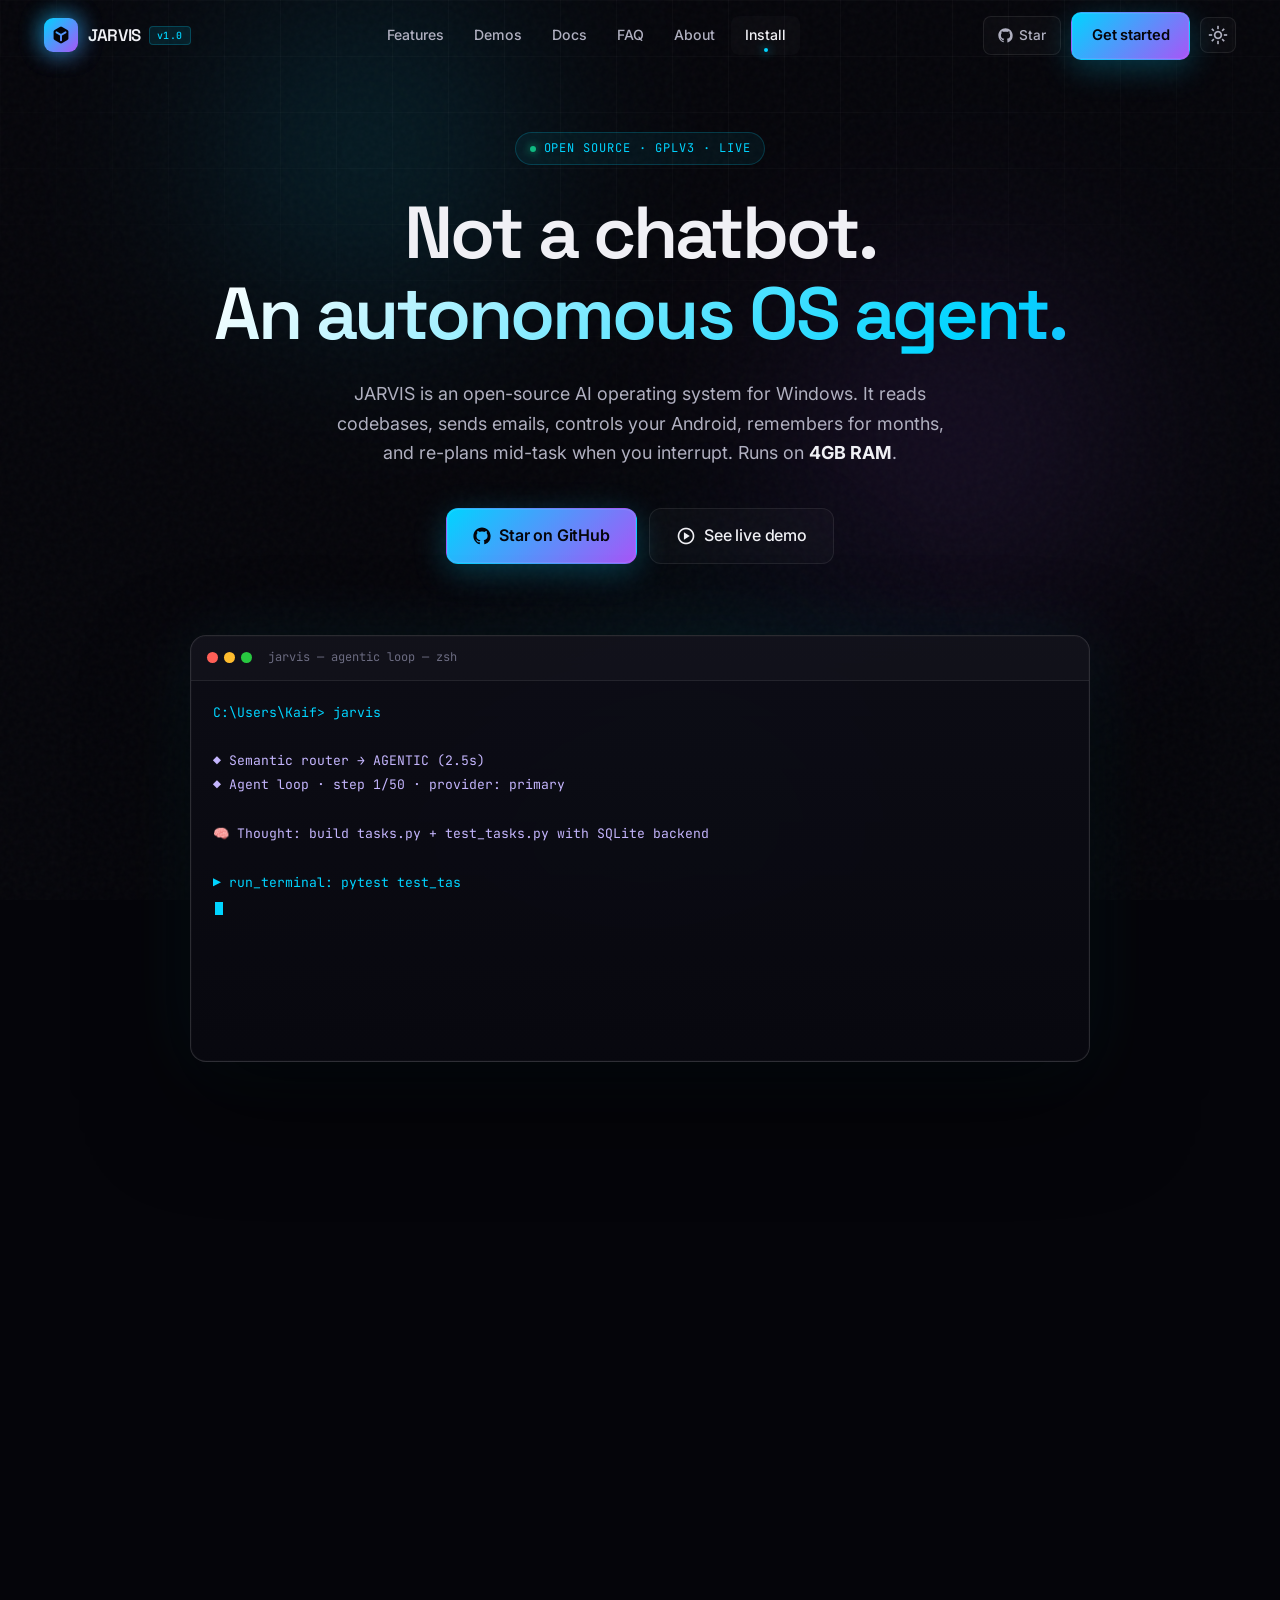
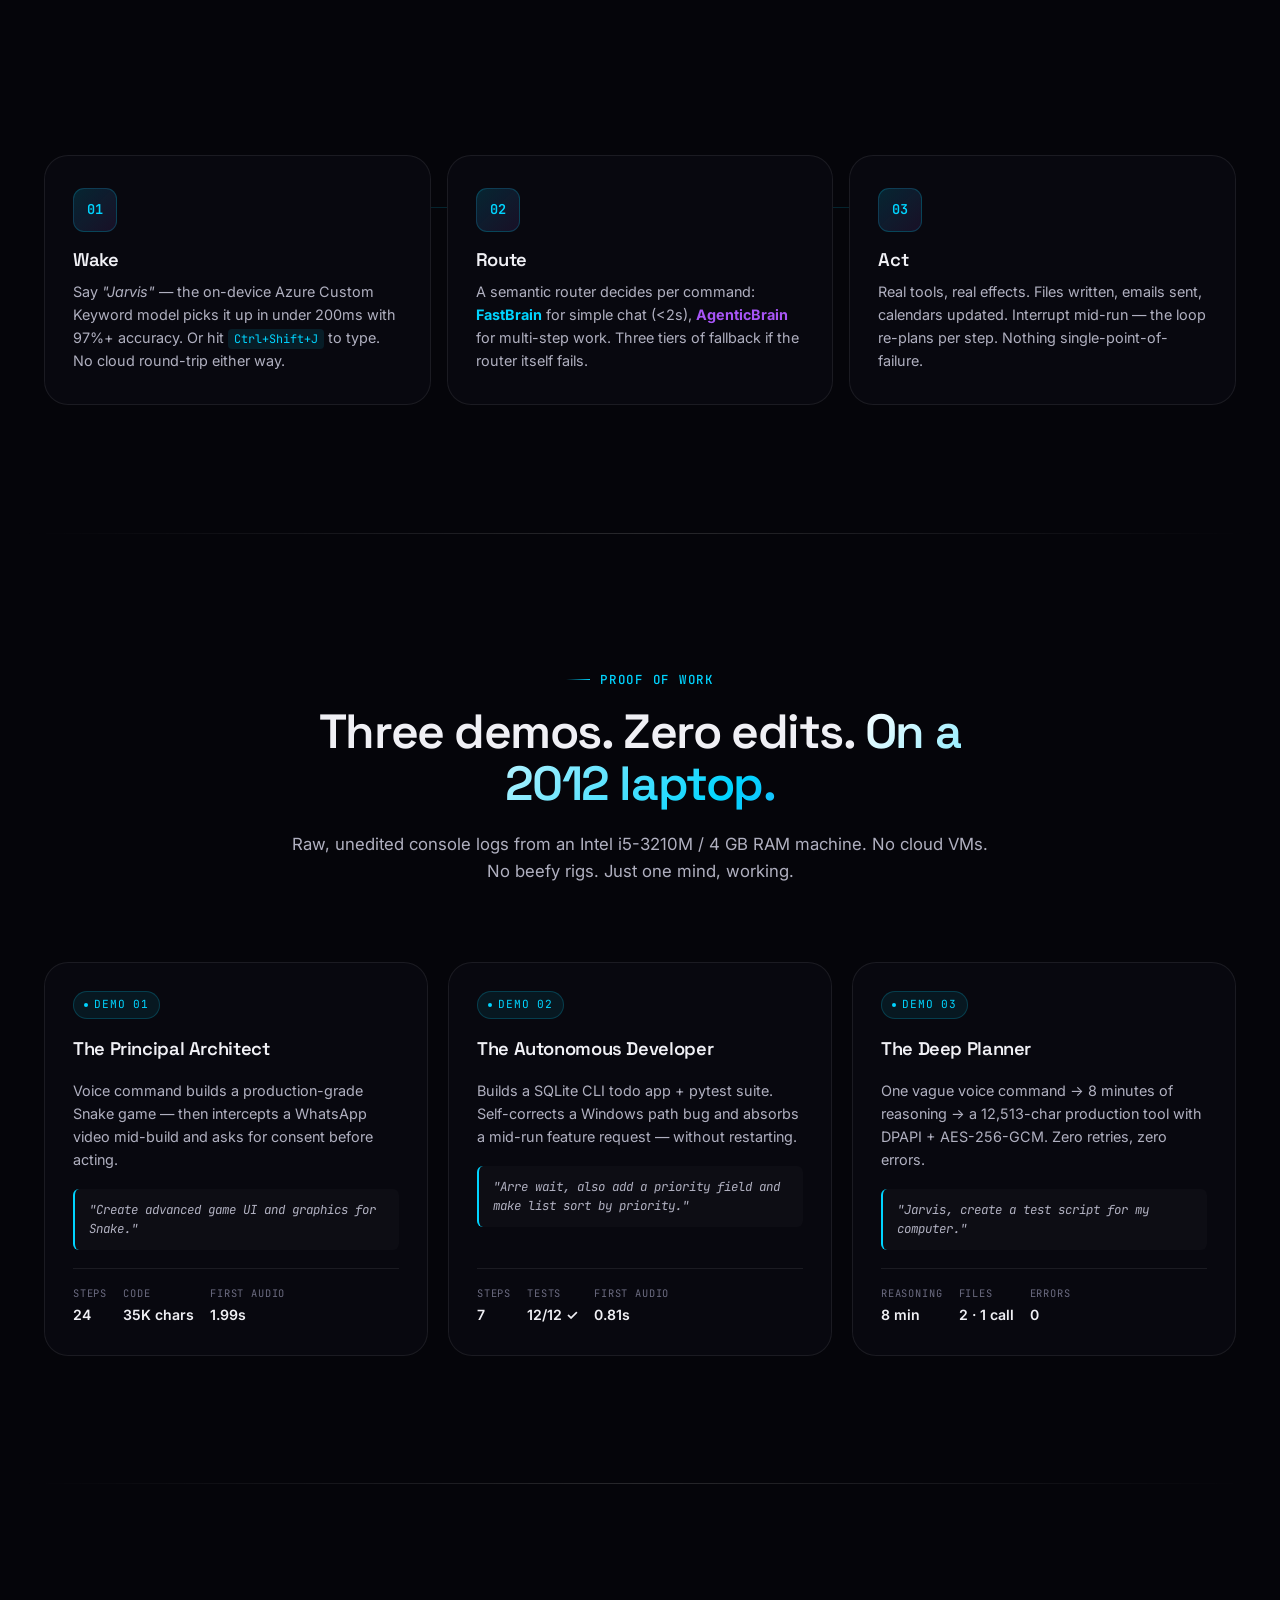
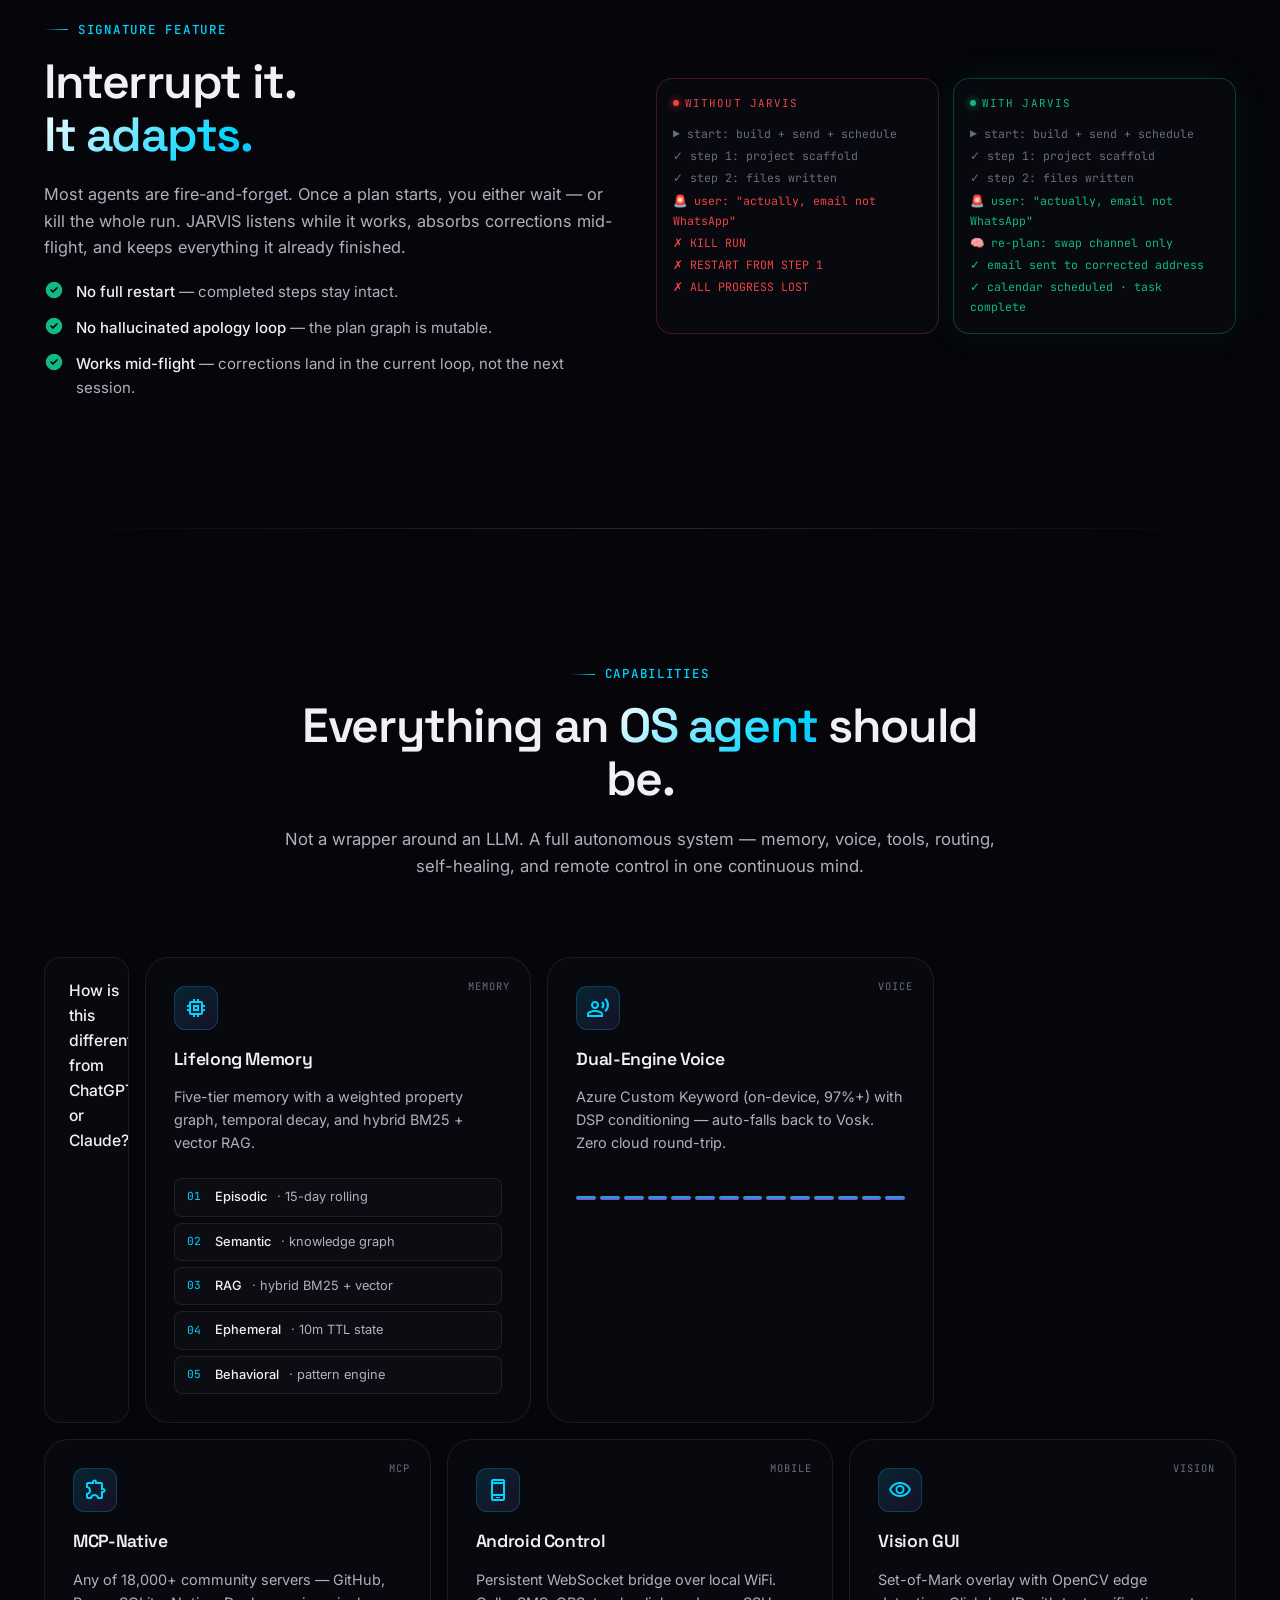
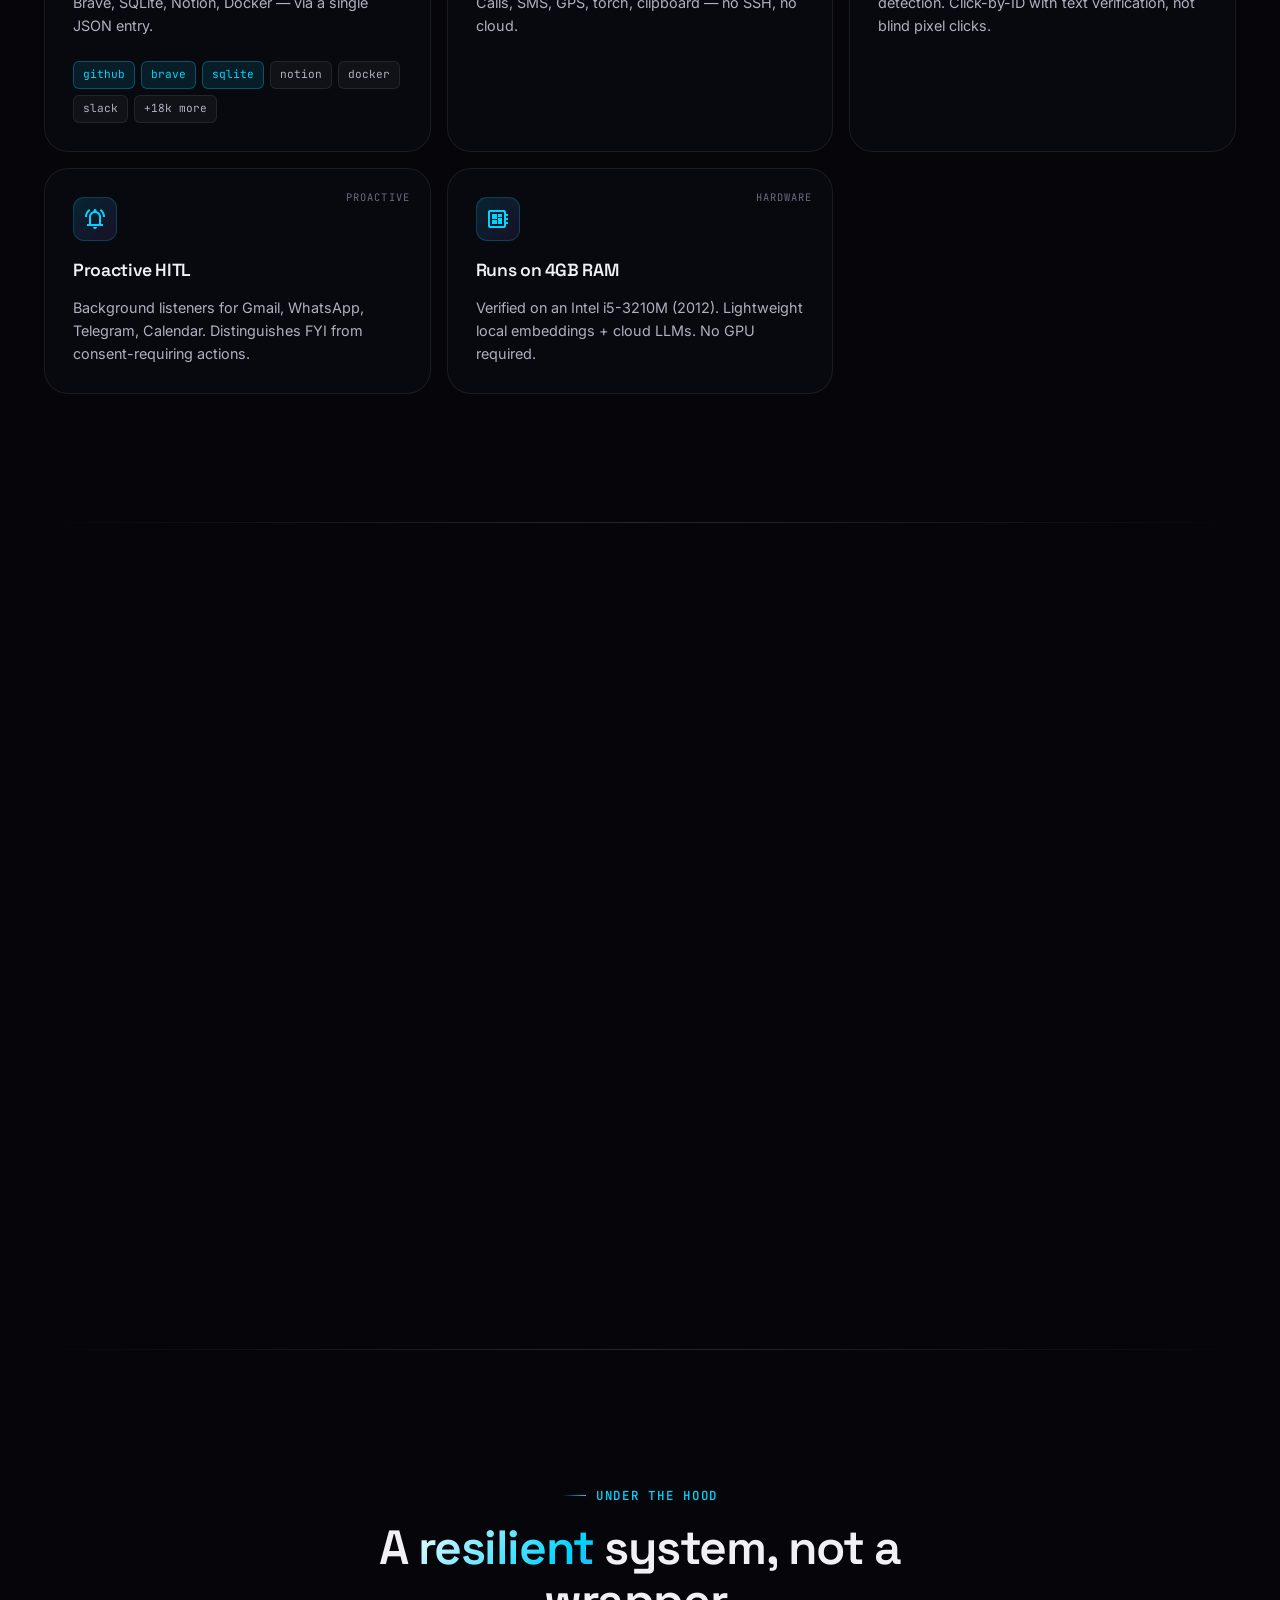
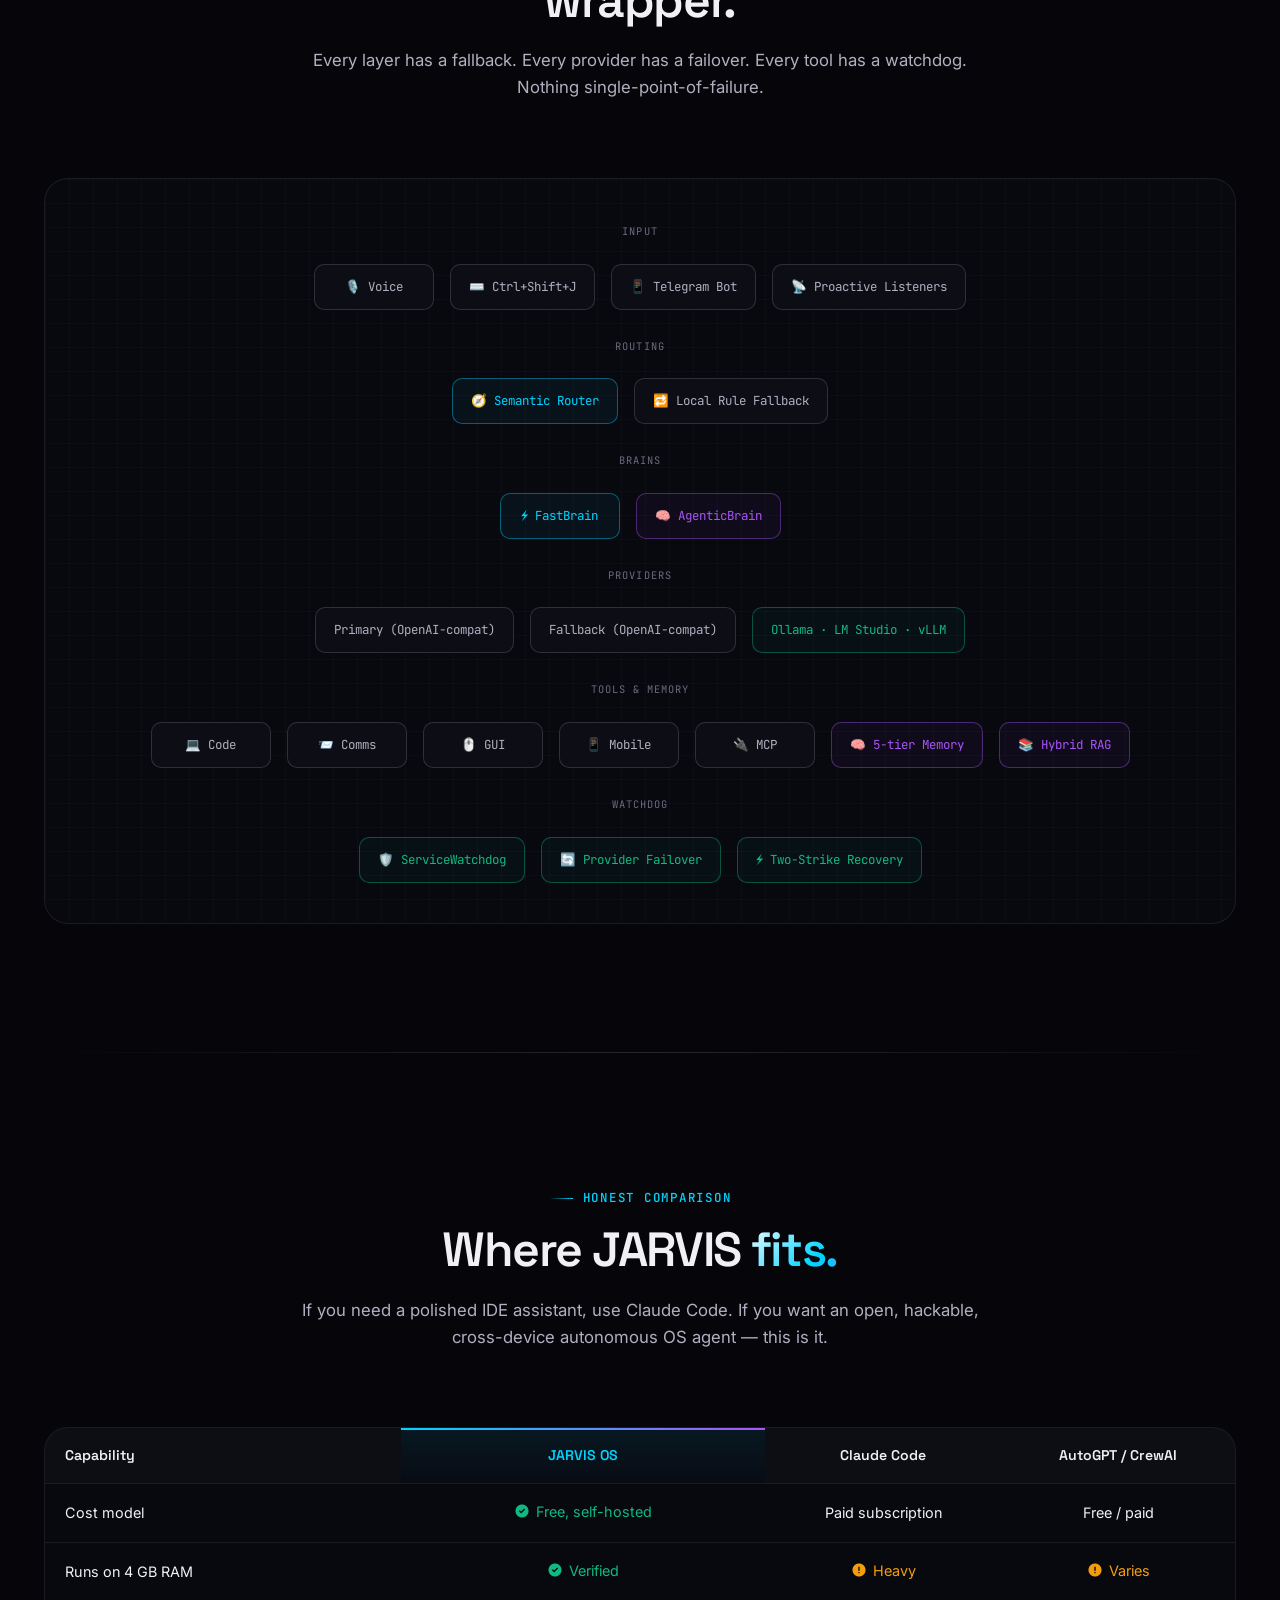
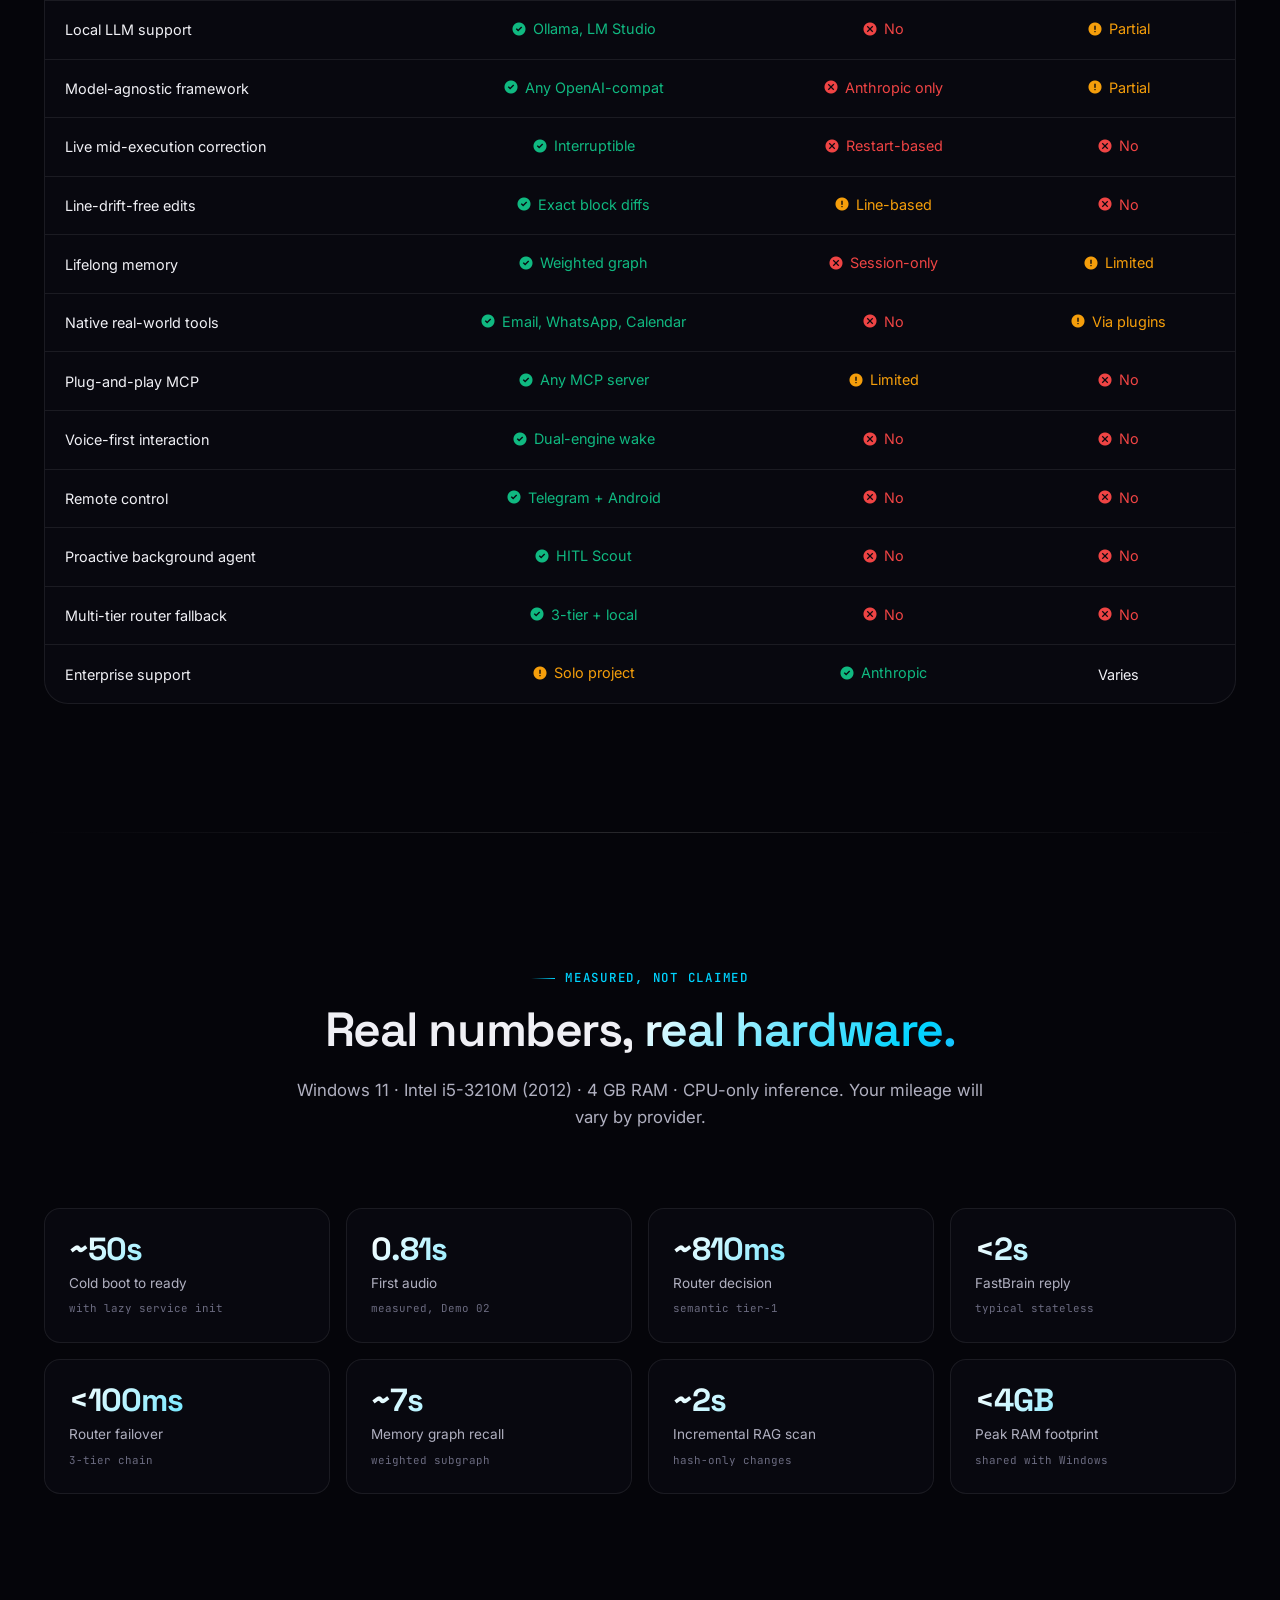
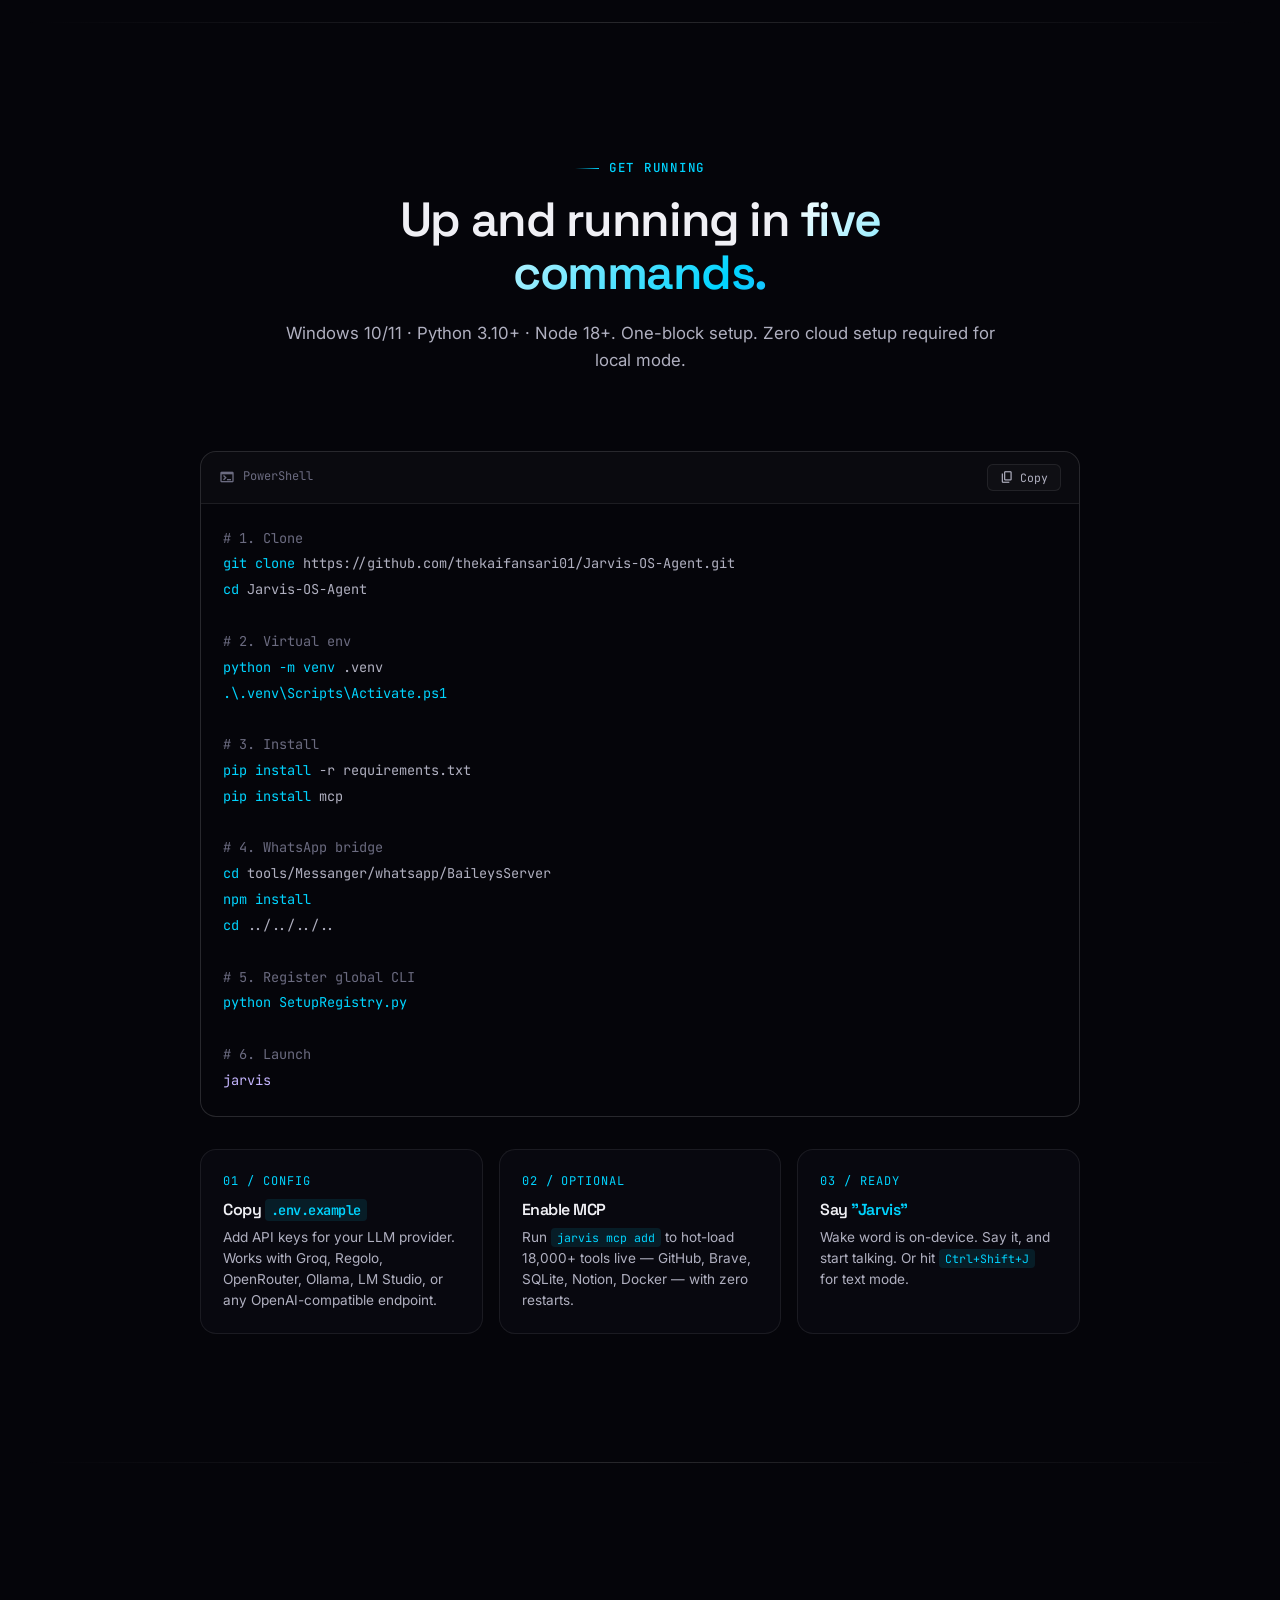
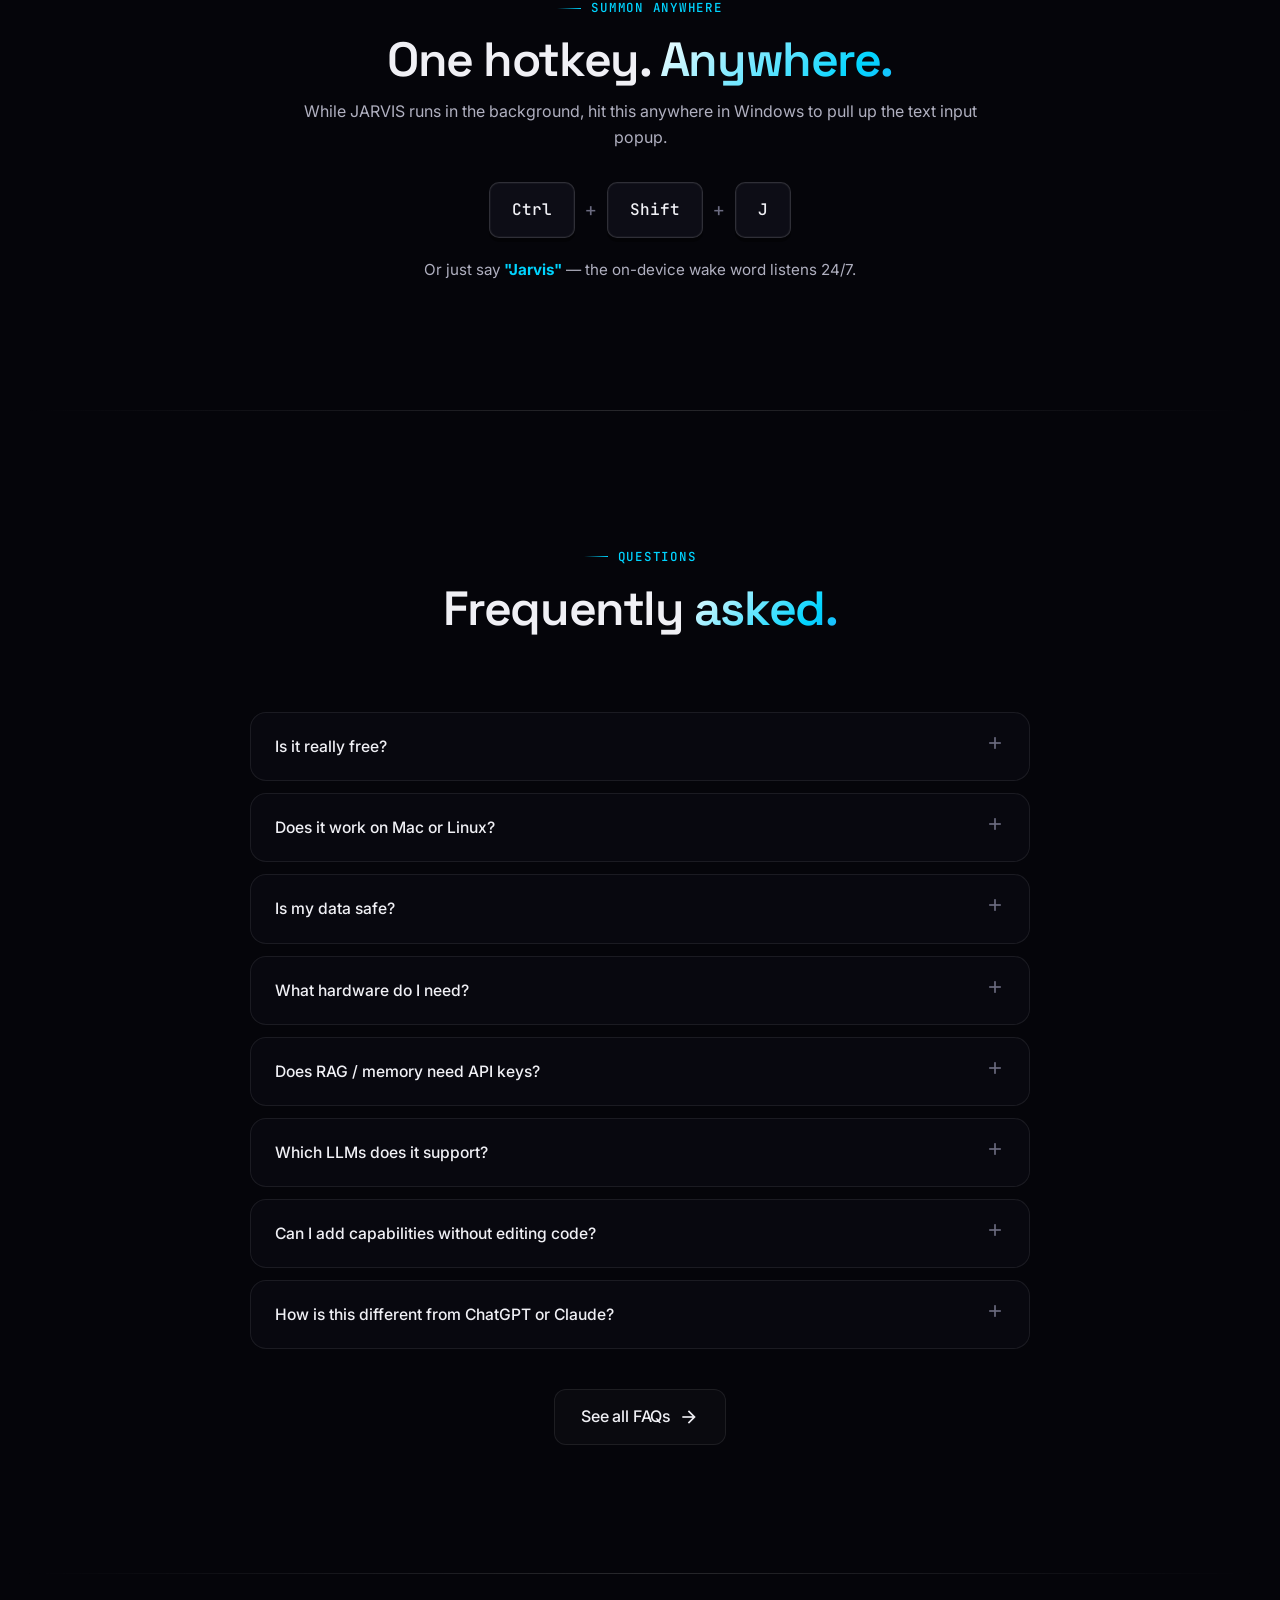
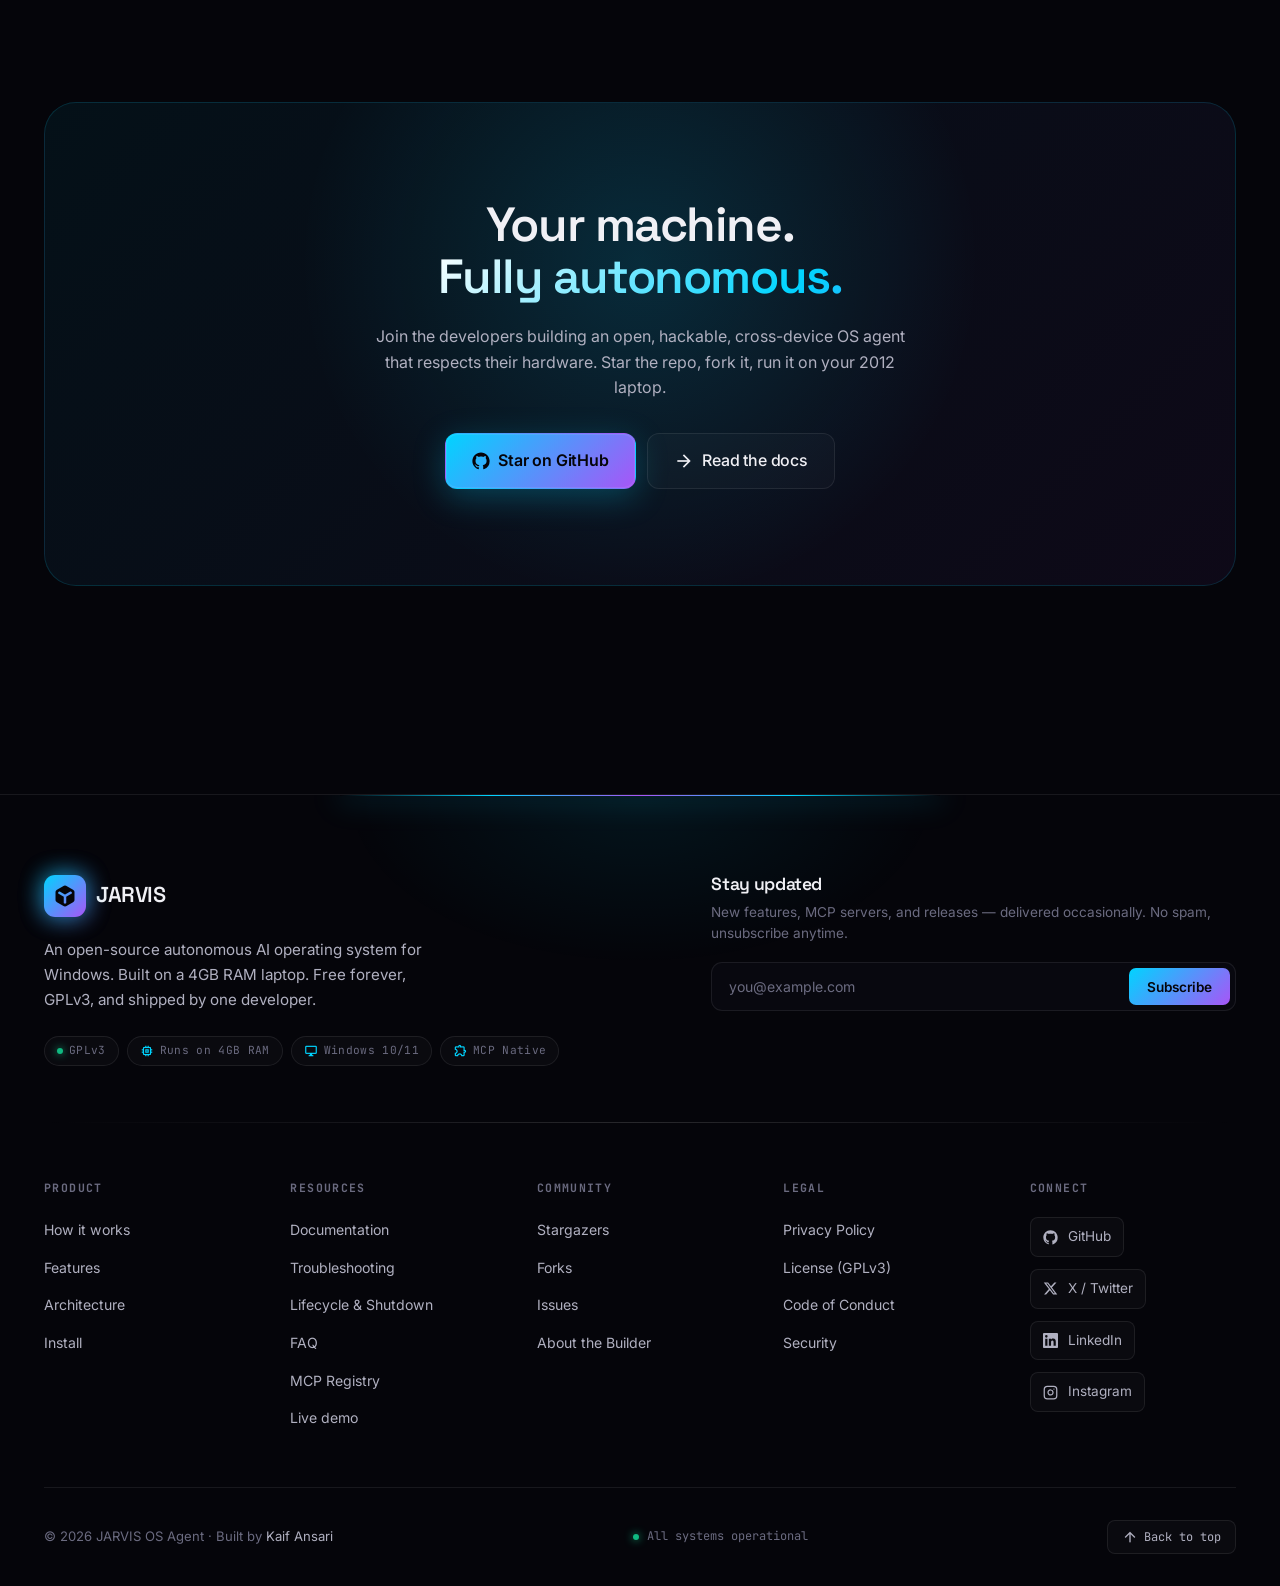
==== commit 6ab5edb7: "Initial Commit" ====
--- a/public/index.html
+++ b/public/index.html
@@ -2145,19 +2145,10 @@
     </div>
 
     <div class="bento">
-      <div class="bento-card span-8 signature reveal">
-        <span class="bento-tag">Signature</span>
-        <div class="bento-icon">
-          <span class="material-symbols-outlined">sync</span>
-        </div>
-        <h3>Live Mid-Execution Correction</h3>
-        <p>The agent loop is genuinely interruptible. Change your mind mid-task — JARVIS re-plans in-place, keeps completed steps intact, and never restarts from scratch.</p>
-        <div class="signature-log">
-          <div class="l"><span class="t">17:28</span><span class="msg warn">🚨 User injected: "add a priority field and sort list by it"</span></div>
-          <div class="l"><span class="t">17:29</span><span class="msg">🧠 Re-planning: install pytest → add priority column → extend tests</span></div>
-          <div class="l"><span class="t">17:31</span><span class="msg ok">✓ 12/12 tests passed — 4 new ones from the override</span></div>
-        </div>
-      </div>
+      <details class="faq-item reveal">
+        <summary>How is this different from ChatGPT or Claude?<span class="faq-icon"><span class="material-symbols-outlined">add</span></span></summary>
+        <div class="faq-answer">Those are chat interfaces. JARVIS is an <em>agent</em> — it takes actions on your actual system, remembers you across months, corrects itself mid-task, pauses to ask when a critical parameter is missing (<code>ask_user</code>), and reaches out proactively. It doesn't just answer; it does.</div>
+      </details>
 
       <div class="bento-card span-4 reveal reveal-delay-1">
         <span class="bento-tag">Memory</span>
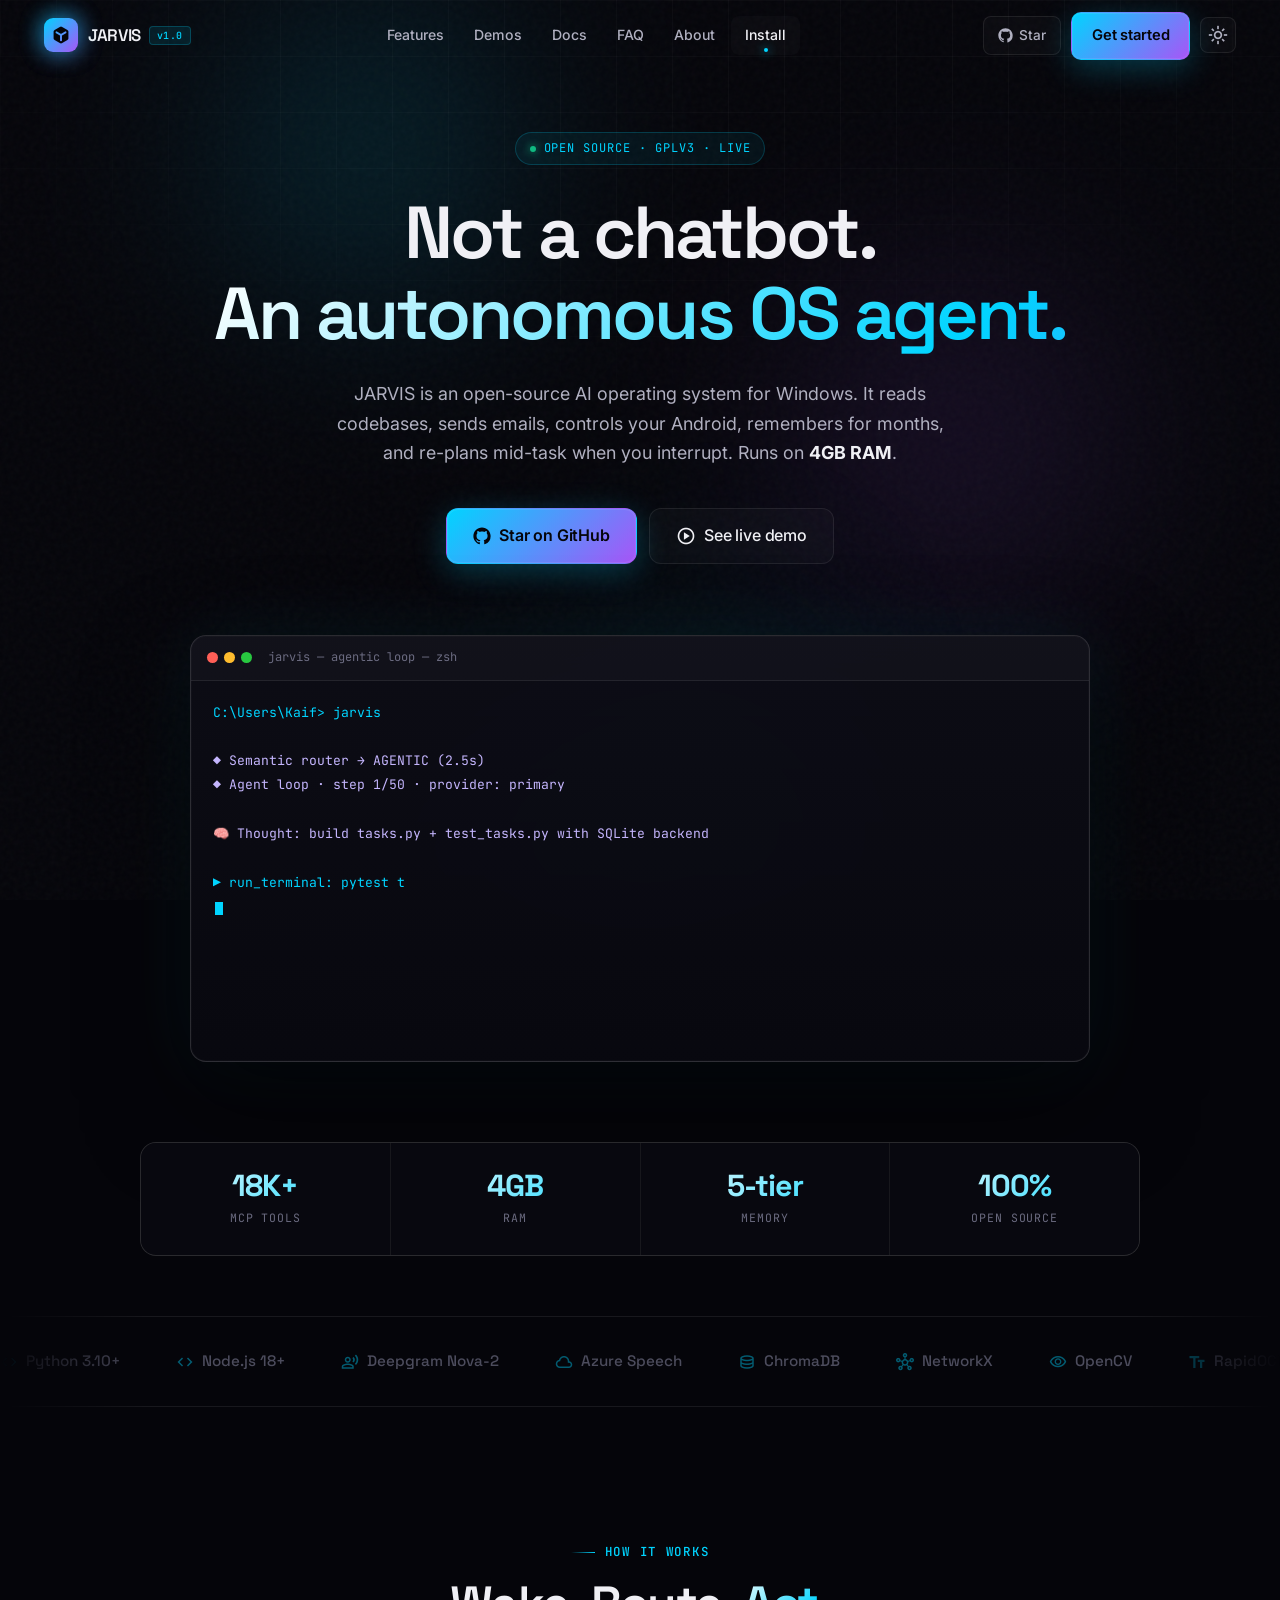
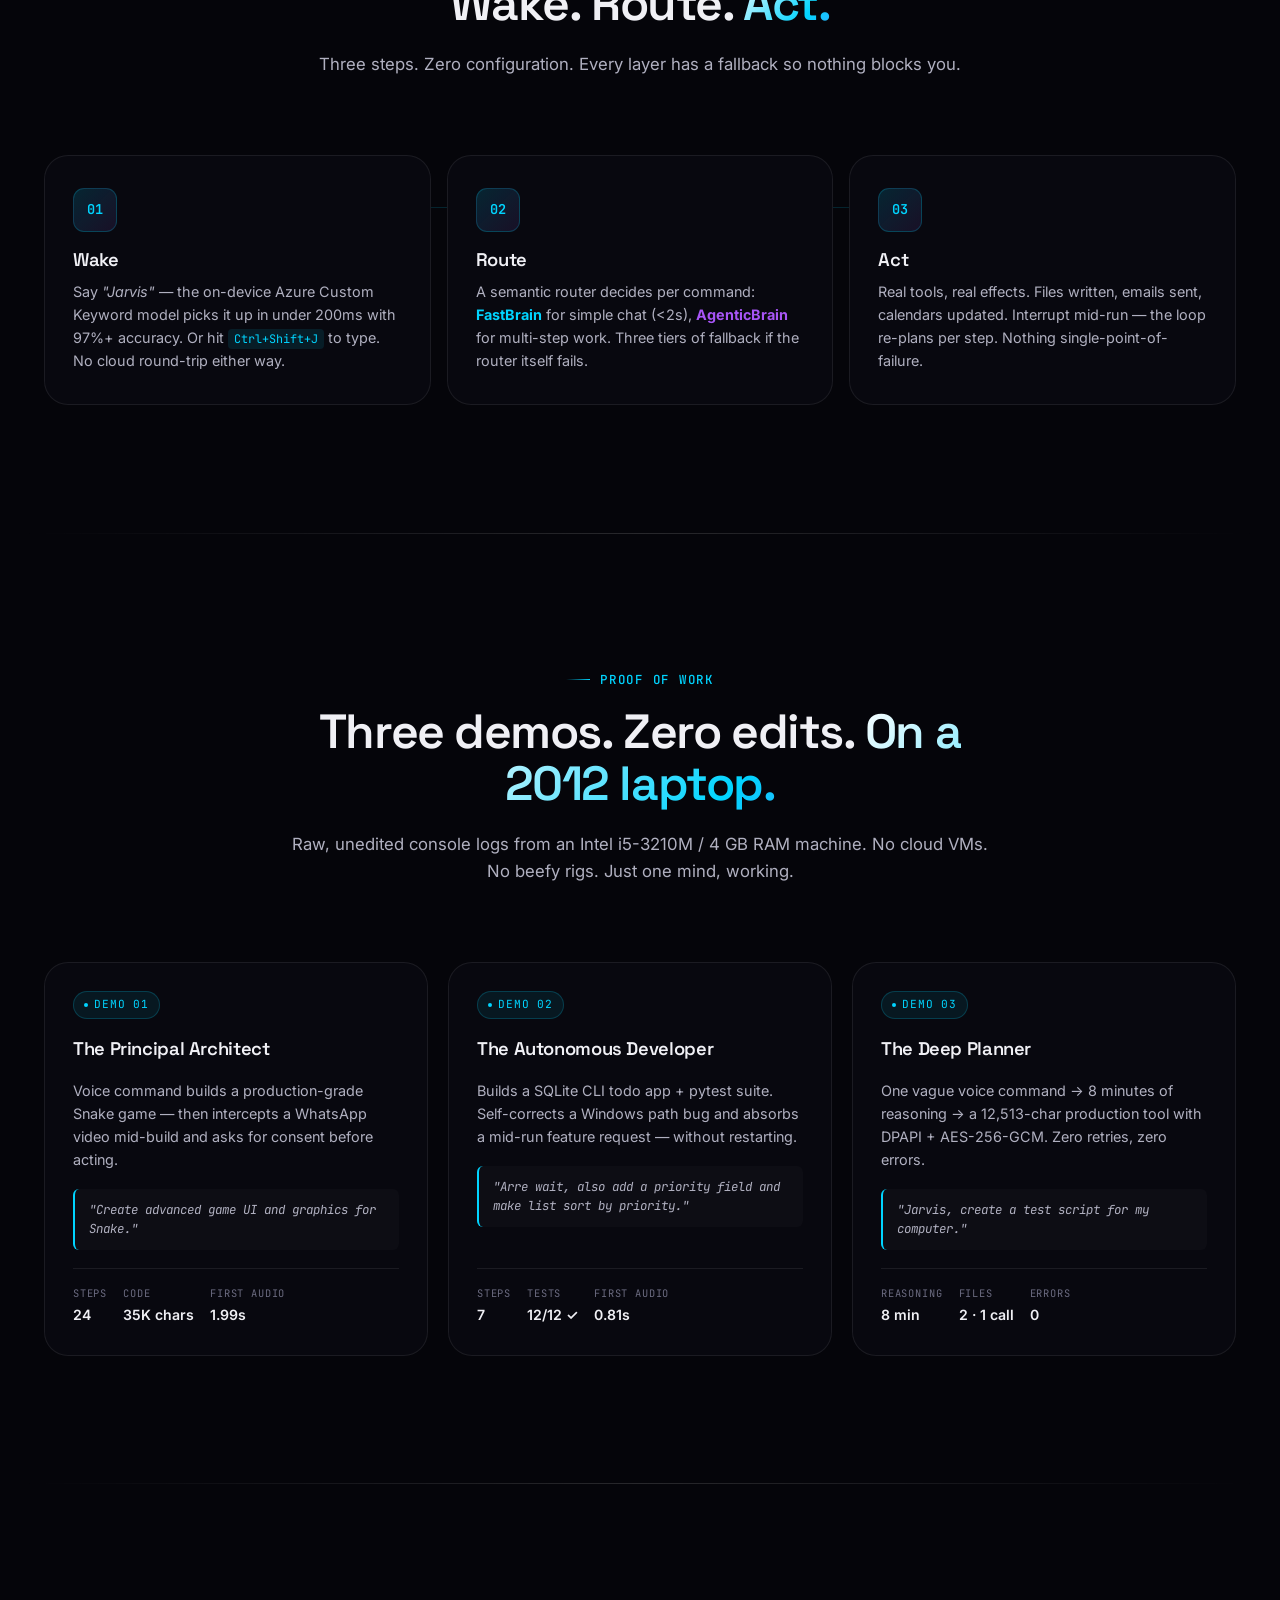
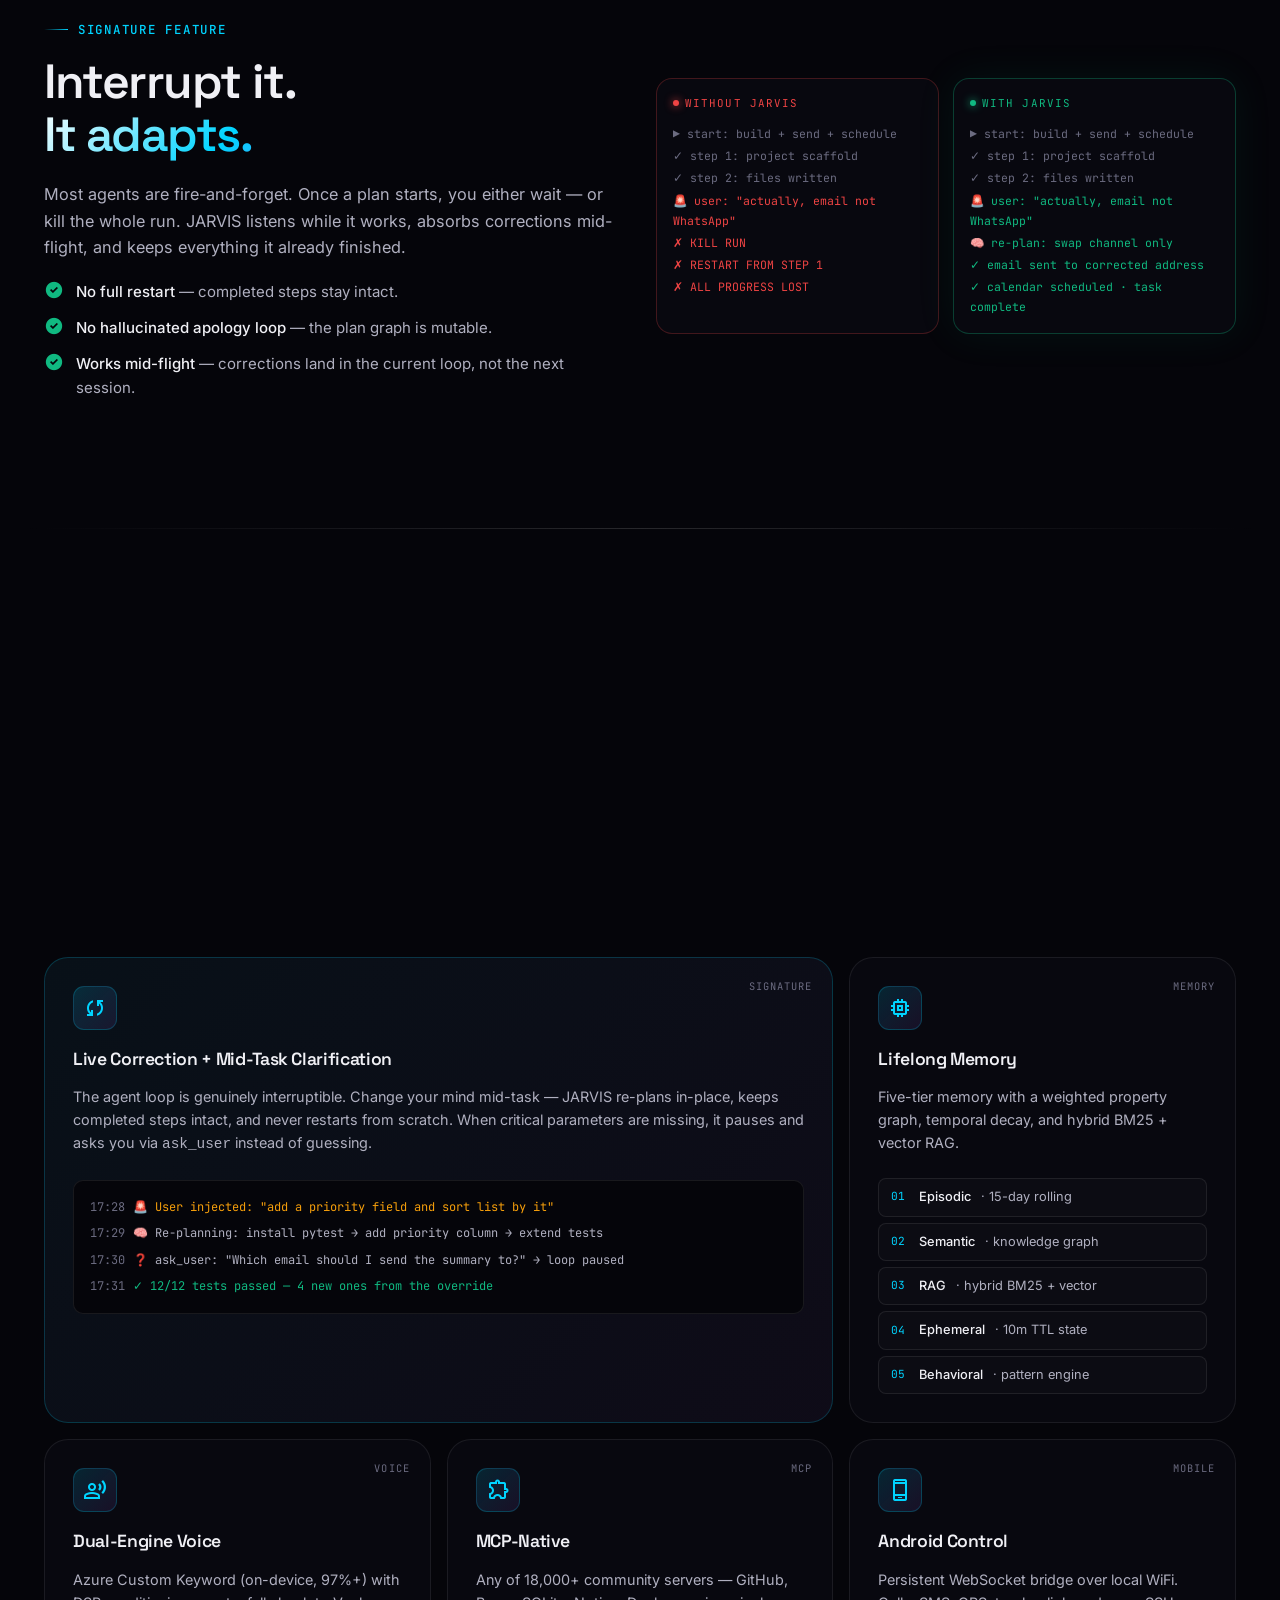
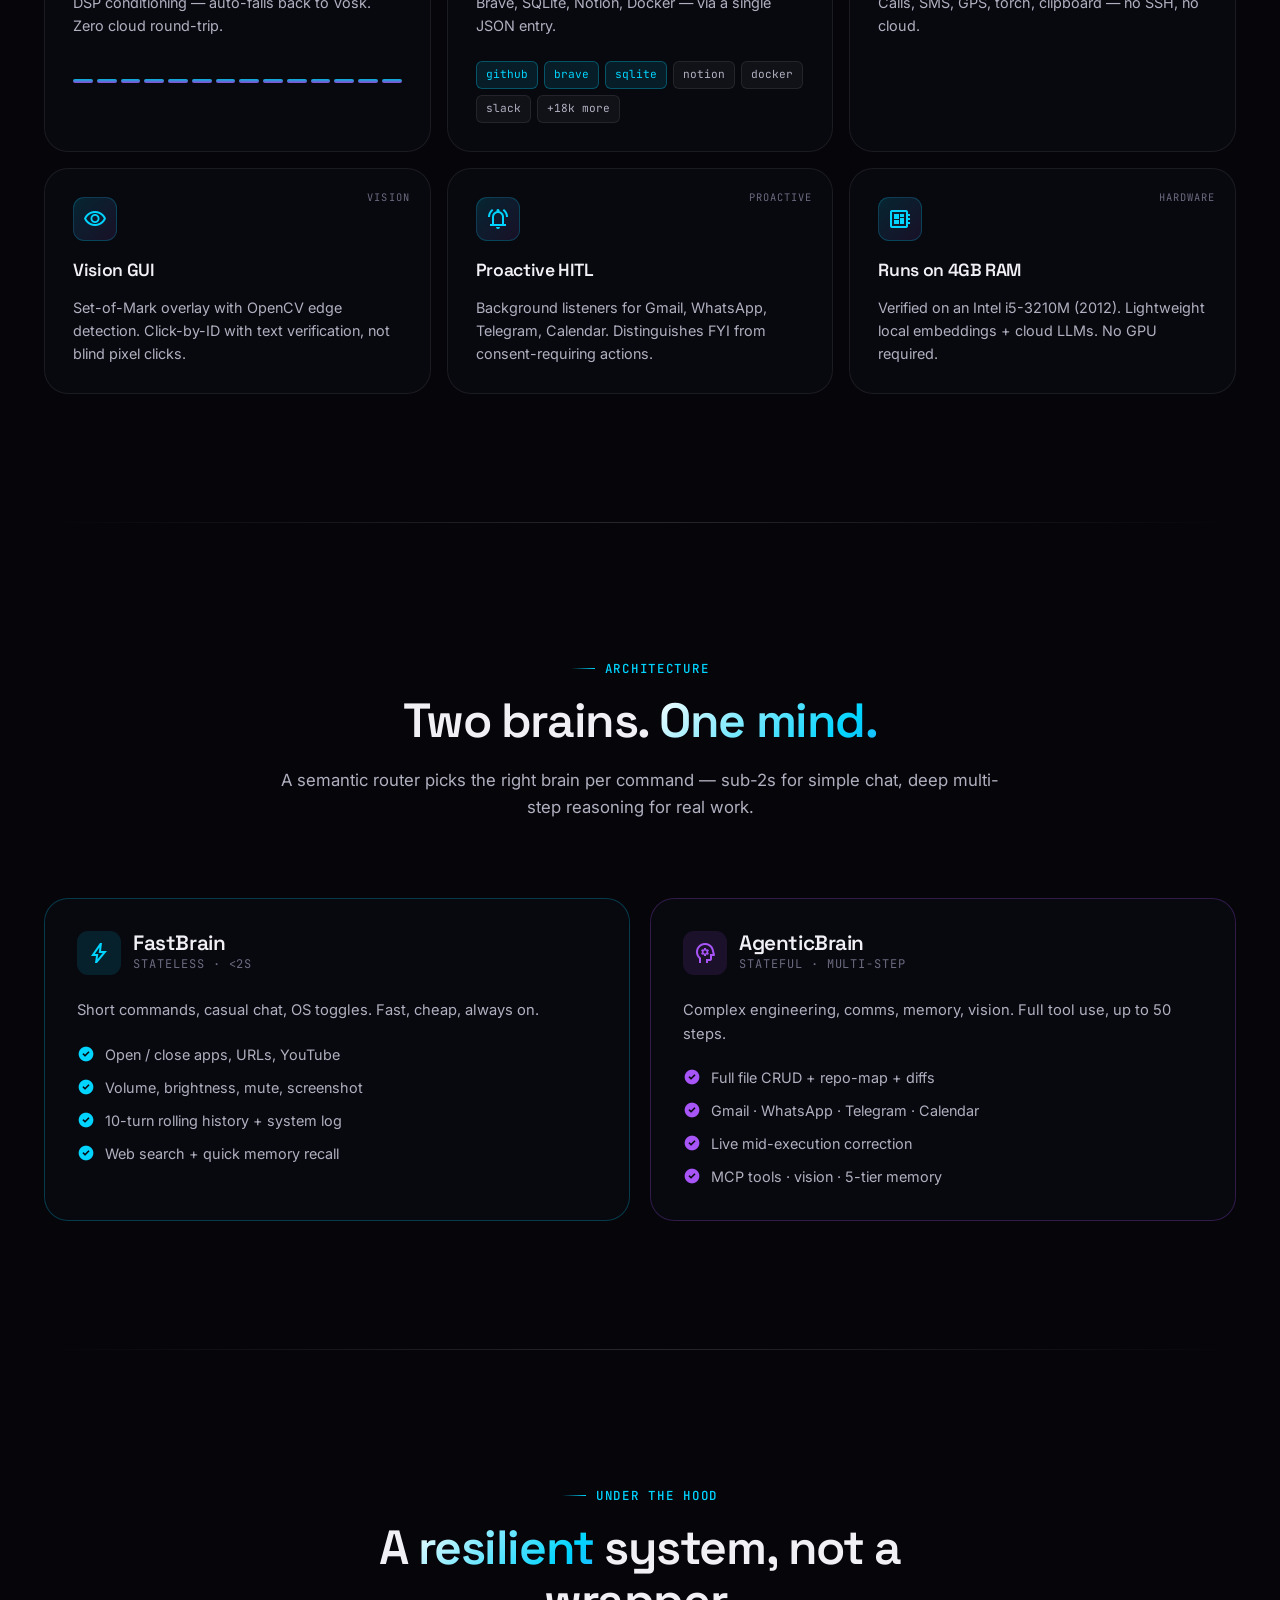
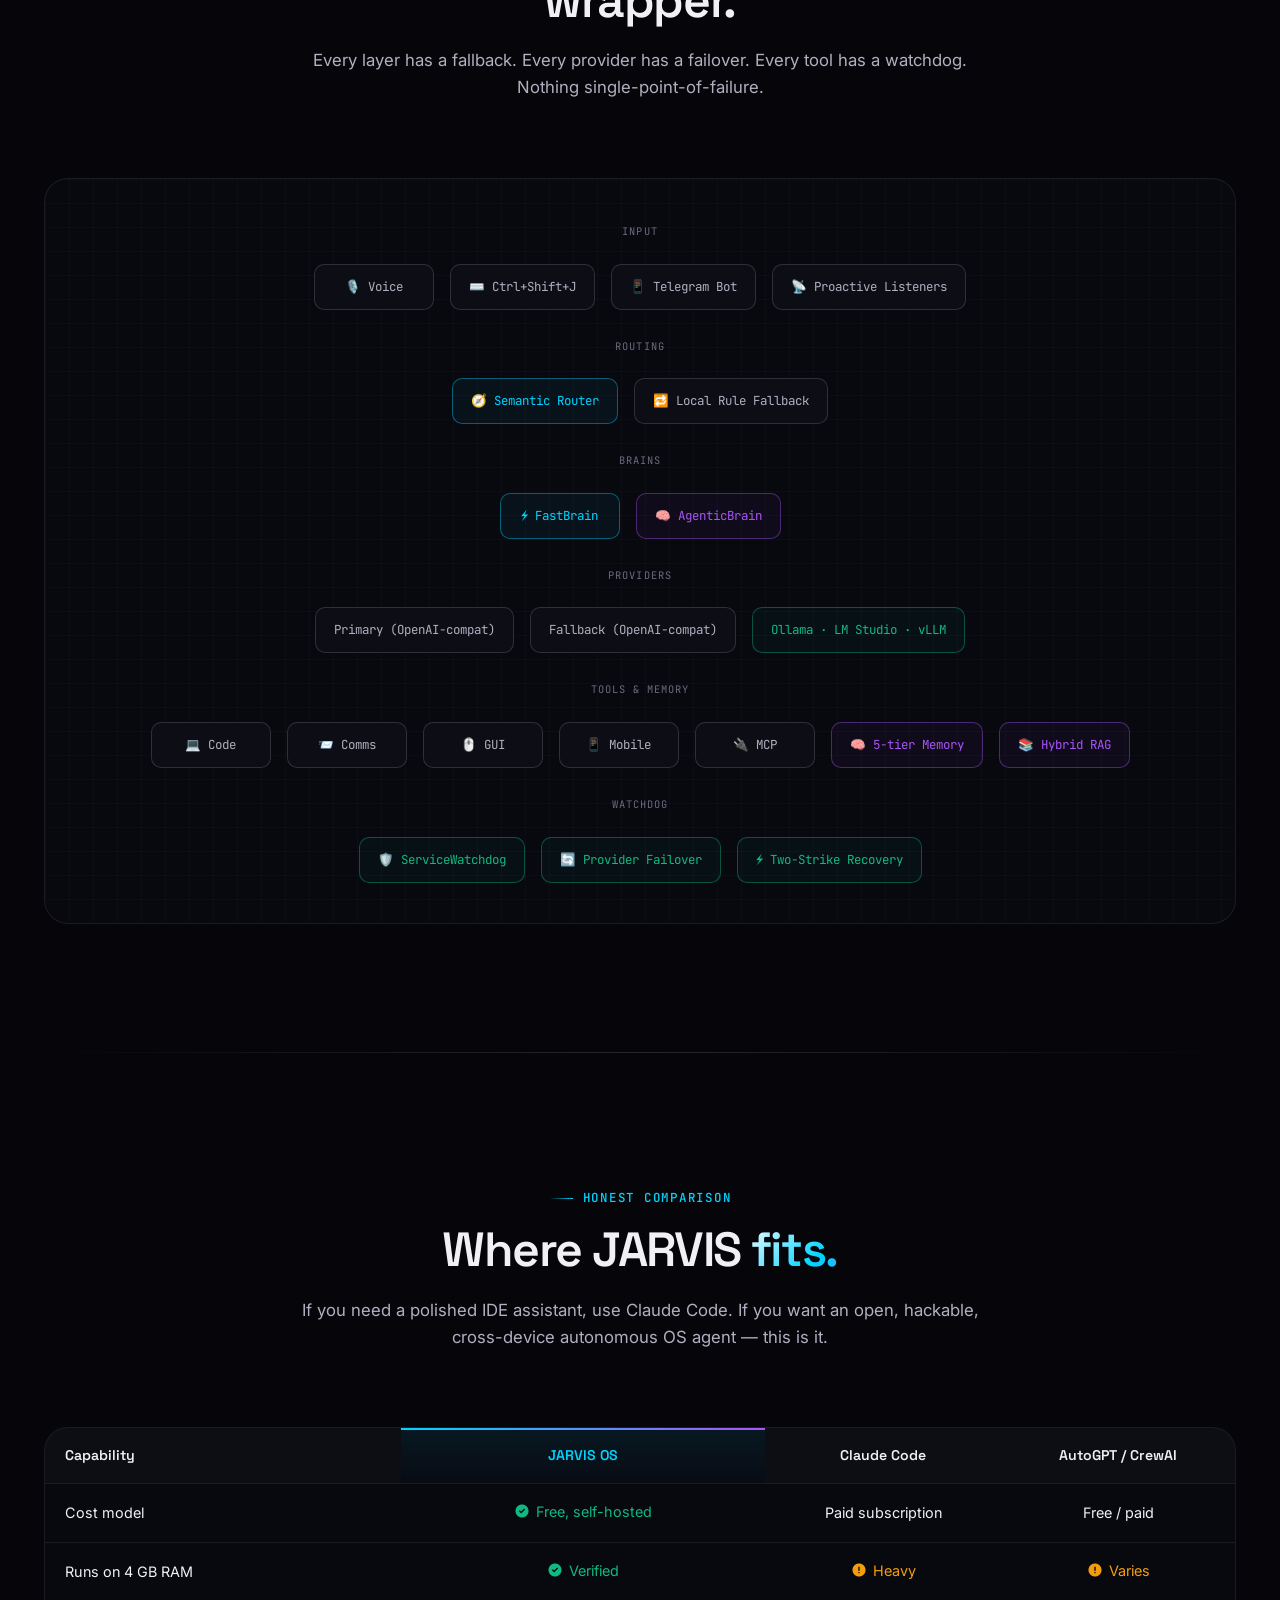
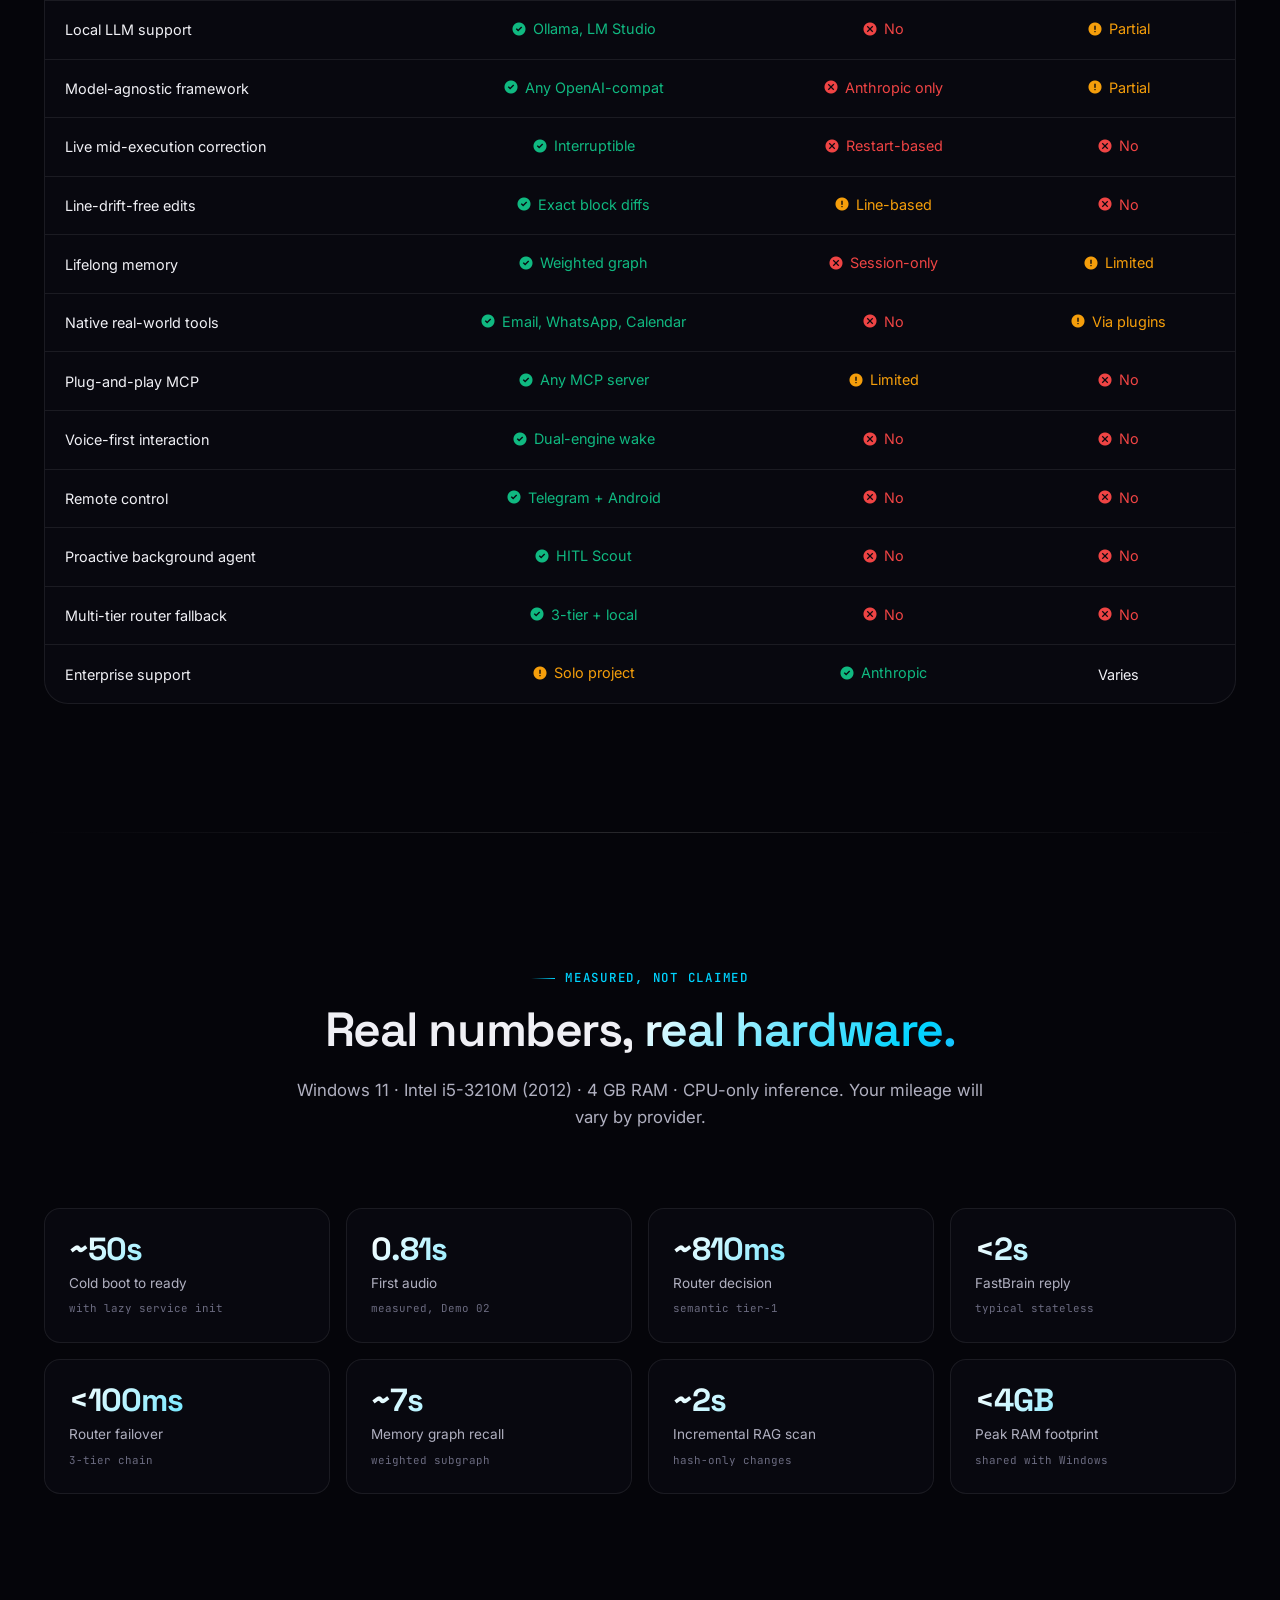
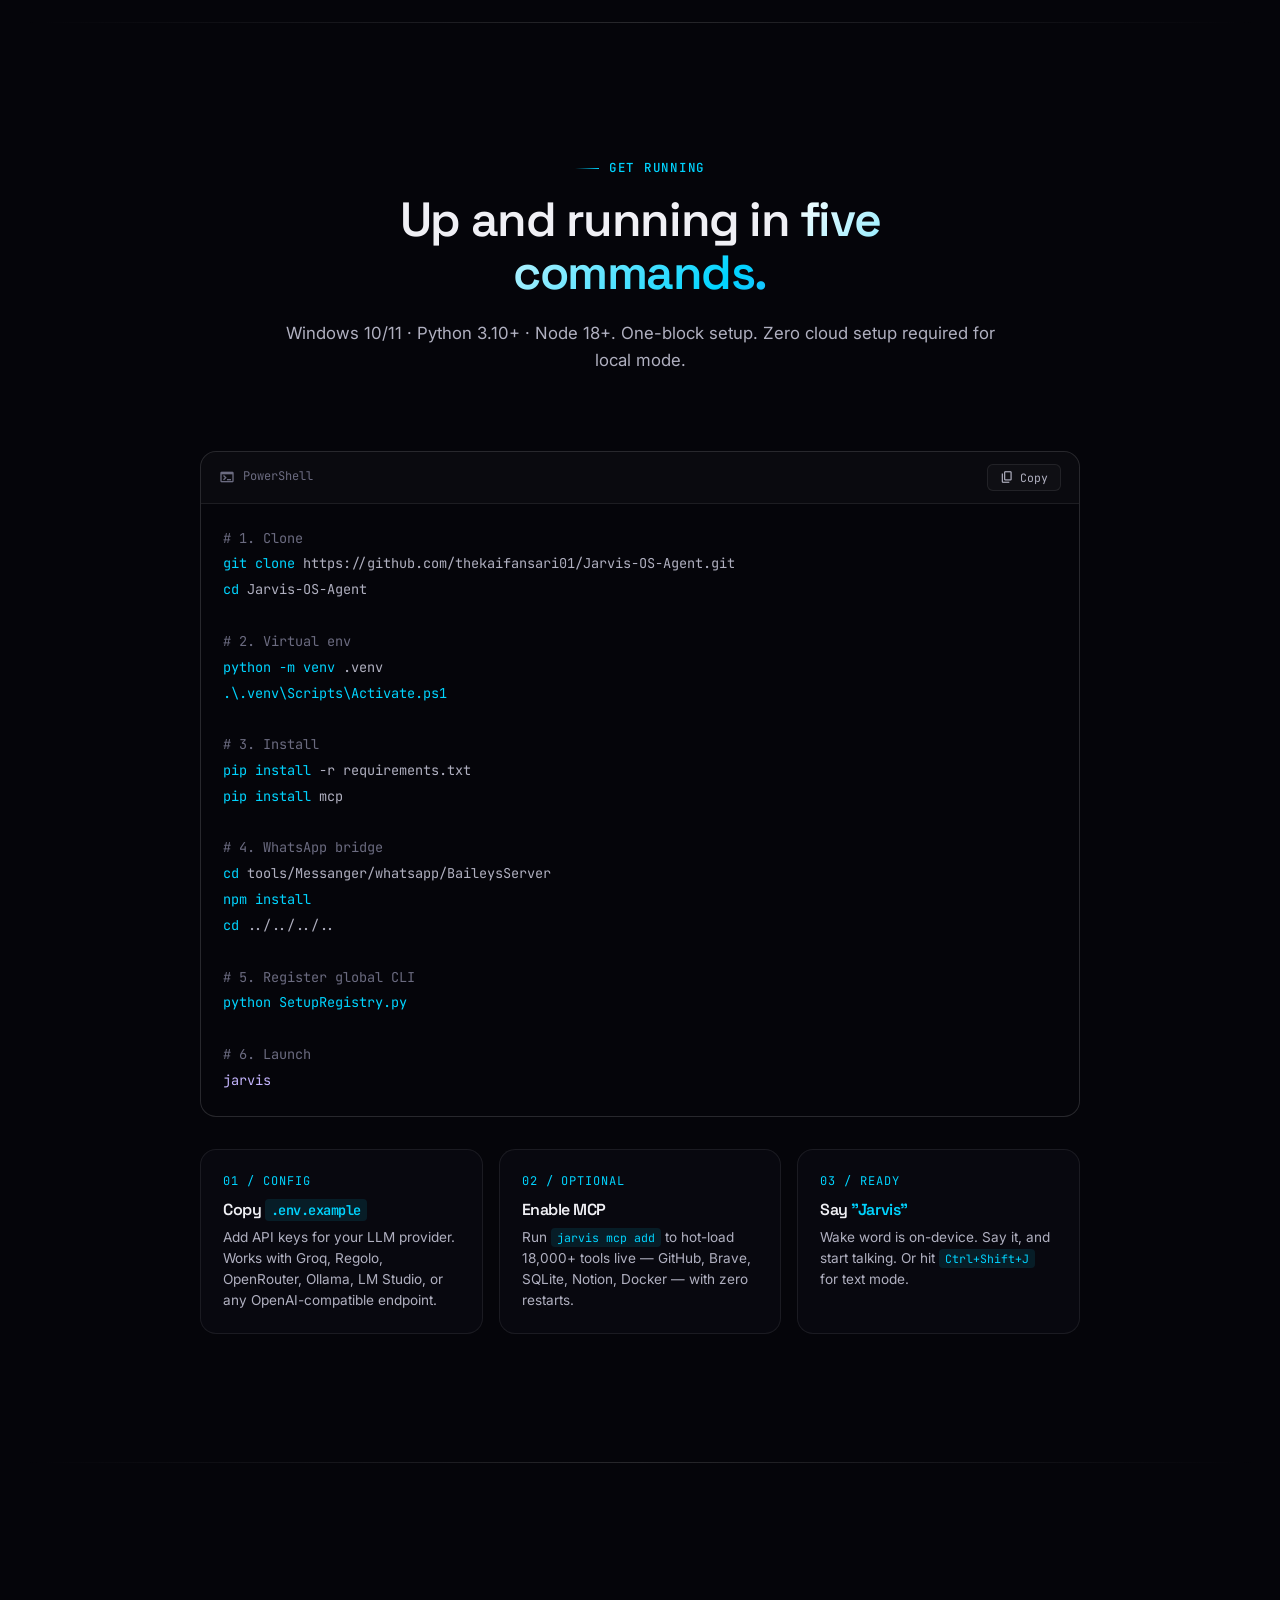
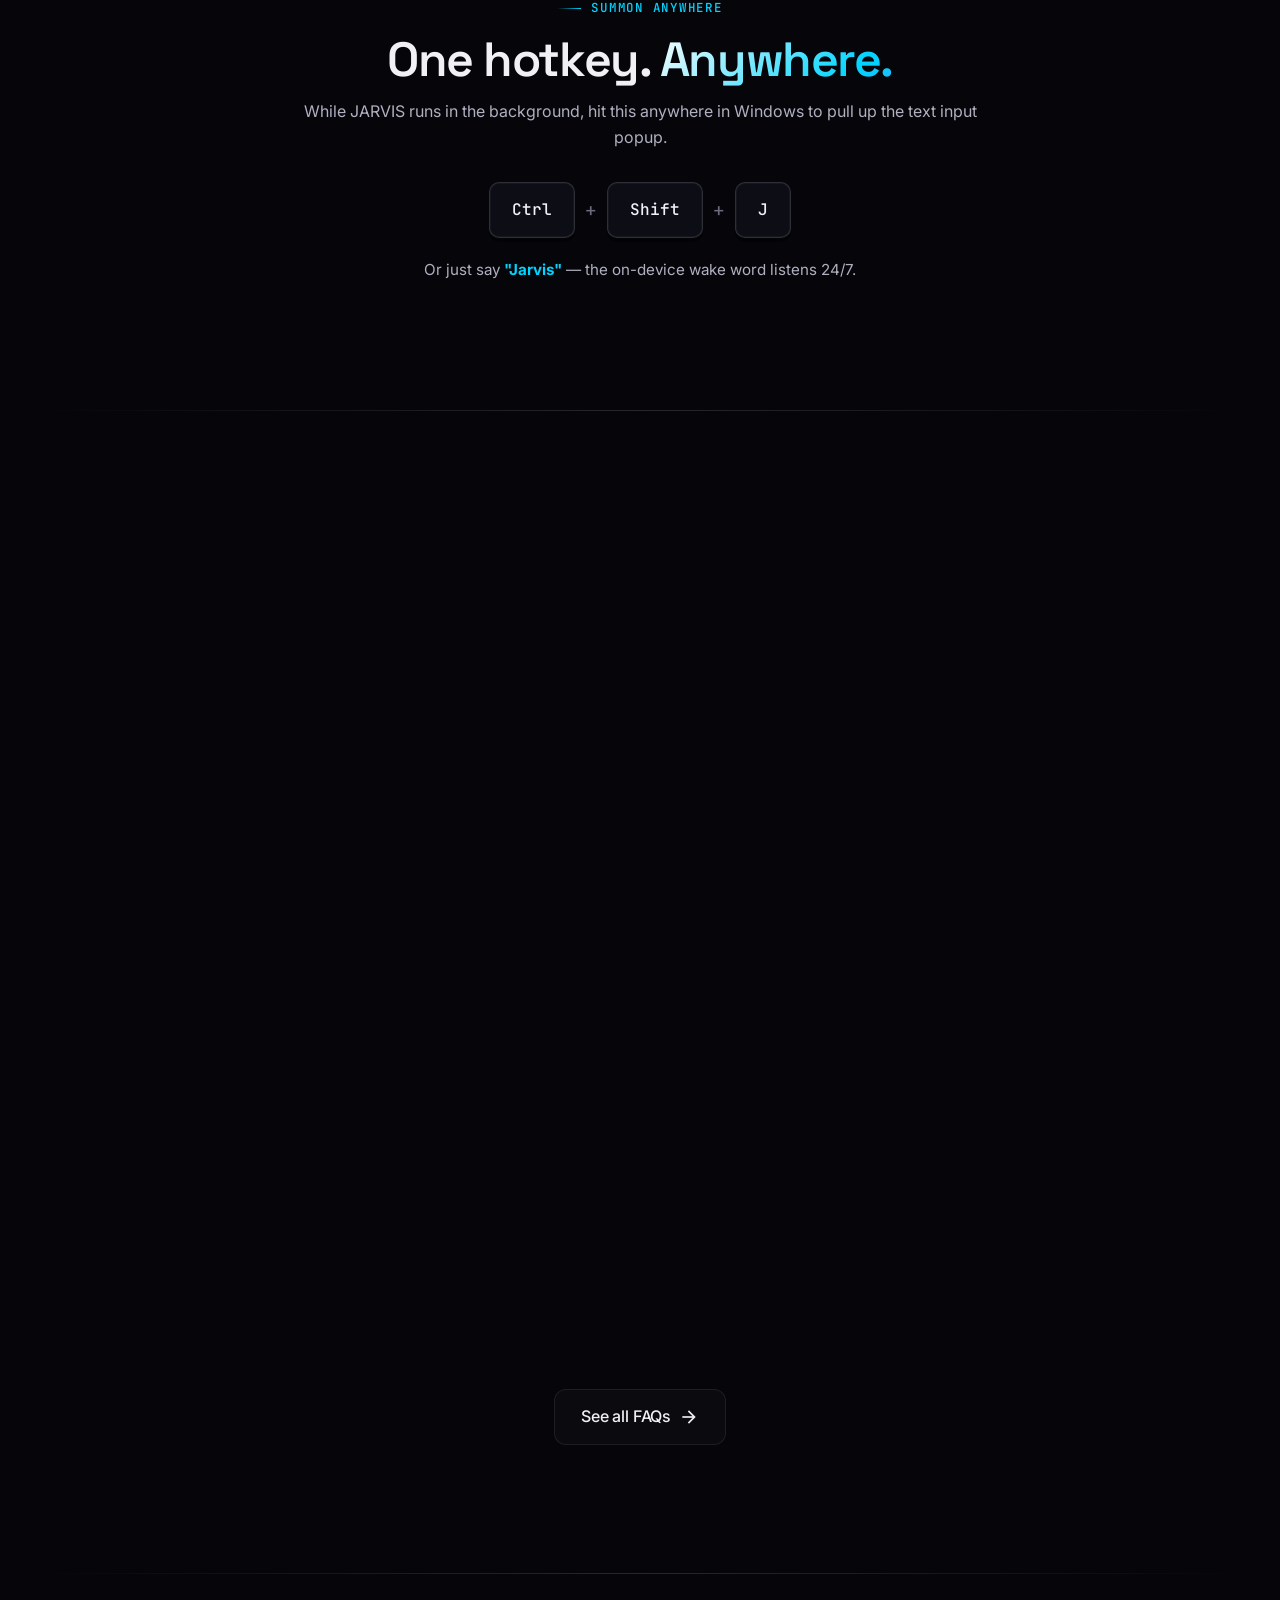
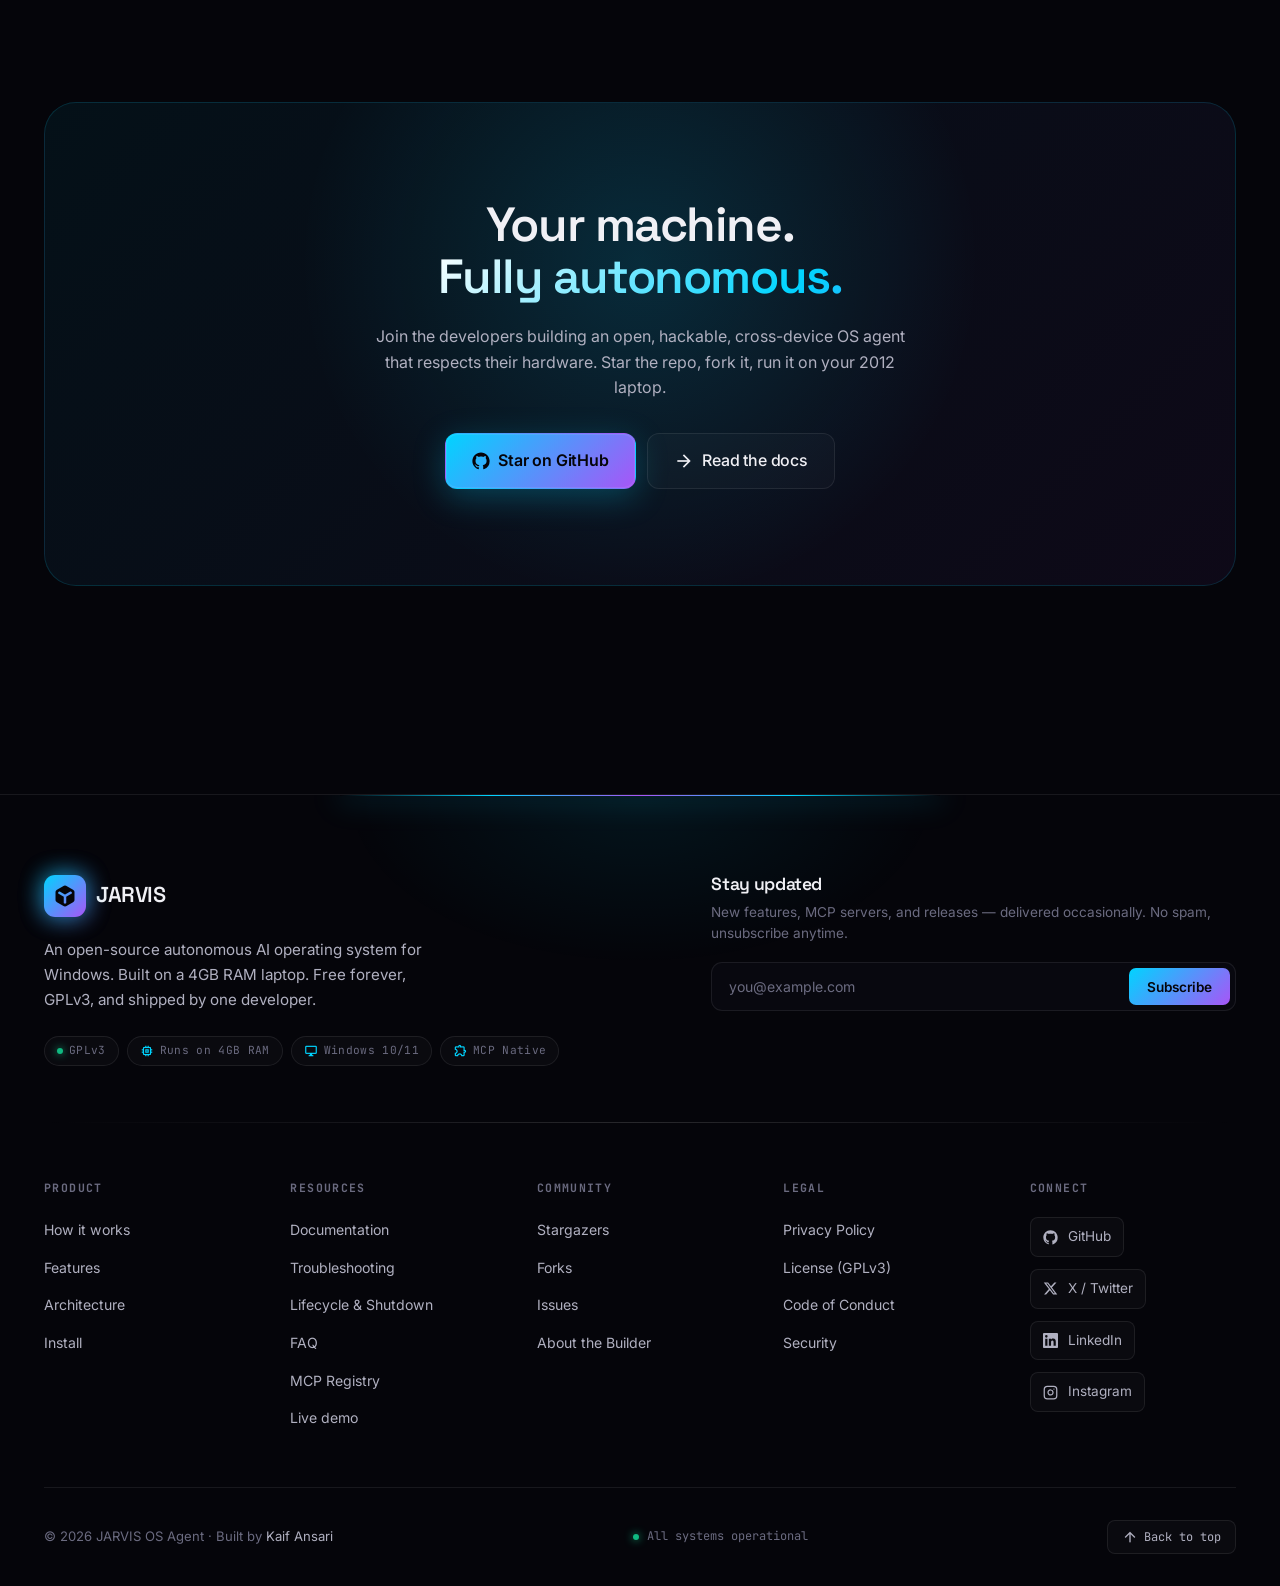
==== commit 0752f5be: "Initial Comit" ====
--- a/public/index.html
+++ b/public/index.html
@@ -2145,10 +2145,20 @@
     </div>
 
     <div class="bento">
-      <details class="faq-item reveal">
-        <summary>How is this different from ChatGPT or Claude?<span class="faq-icon"><span class="material-symbols-outlined">add</span></span></summary>
-        <div class="faq-answer">Those are chat interfaces. JARVIS is an <em>agent</em> — it takes actions on your actual system, remembers you across months, corrects itself mid-task, pauses to ask when a critical parameter is missing (<code>ask_user</code>), and reaches out proactively. It doesn't just answer; it does.</div>
-      </details>
+      <div class="bento-card span-8 signature reveal">
+        <span class="bento-tag">Signature</span>
+        <div class="bento-icon">
+          <span class="material-symbols-outlined">sync</span>
+        </div>
+        <h3>Live Correction + Mid-Task Clarification</h3>
+        <p>The agent loop is genuinely interruptible. Change your mind mid-task — JARVIS re-plans in-place, keeps completed steps intact, and never restarts from scratch. When critical parameters are missing, it pauses and asks you via <code>ask_user</code> instead of guessing.</p>
+        <div class="signature-log">
+          <div class="l"><span class="t">17:28</span><span class="msg warn">🚨 User injected: "add a priority field and sort list by it"</span></div>
+          <div class="l"><span class="t">17:29</span><span class="msg">🧠 Re-planning: install pytest → add priority column → extend tests</span></div>
+          <div class="l"><span class="t">17:30</span><span class="msg">❓ ask_user: "Which email should I send the summary to?" → loop paused</span></div>
+          <div class="l"><span class="t">17:31</span><span class="msg ok">✓ 12/12 tests passed — 4 new ones from the override</span></div>
+        </div>
+      </div>
 
       <div class="bento-card span-4 reveal reveal-delay-1">
         <span class="bento-tag">Memory</span>
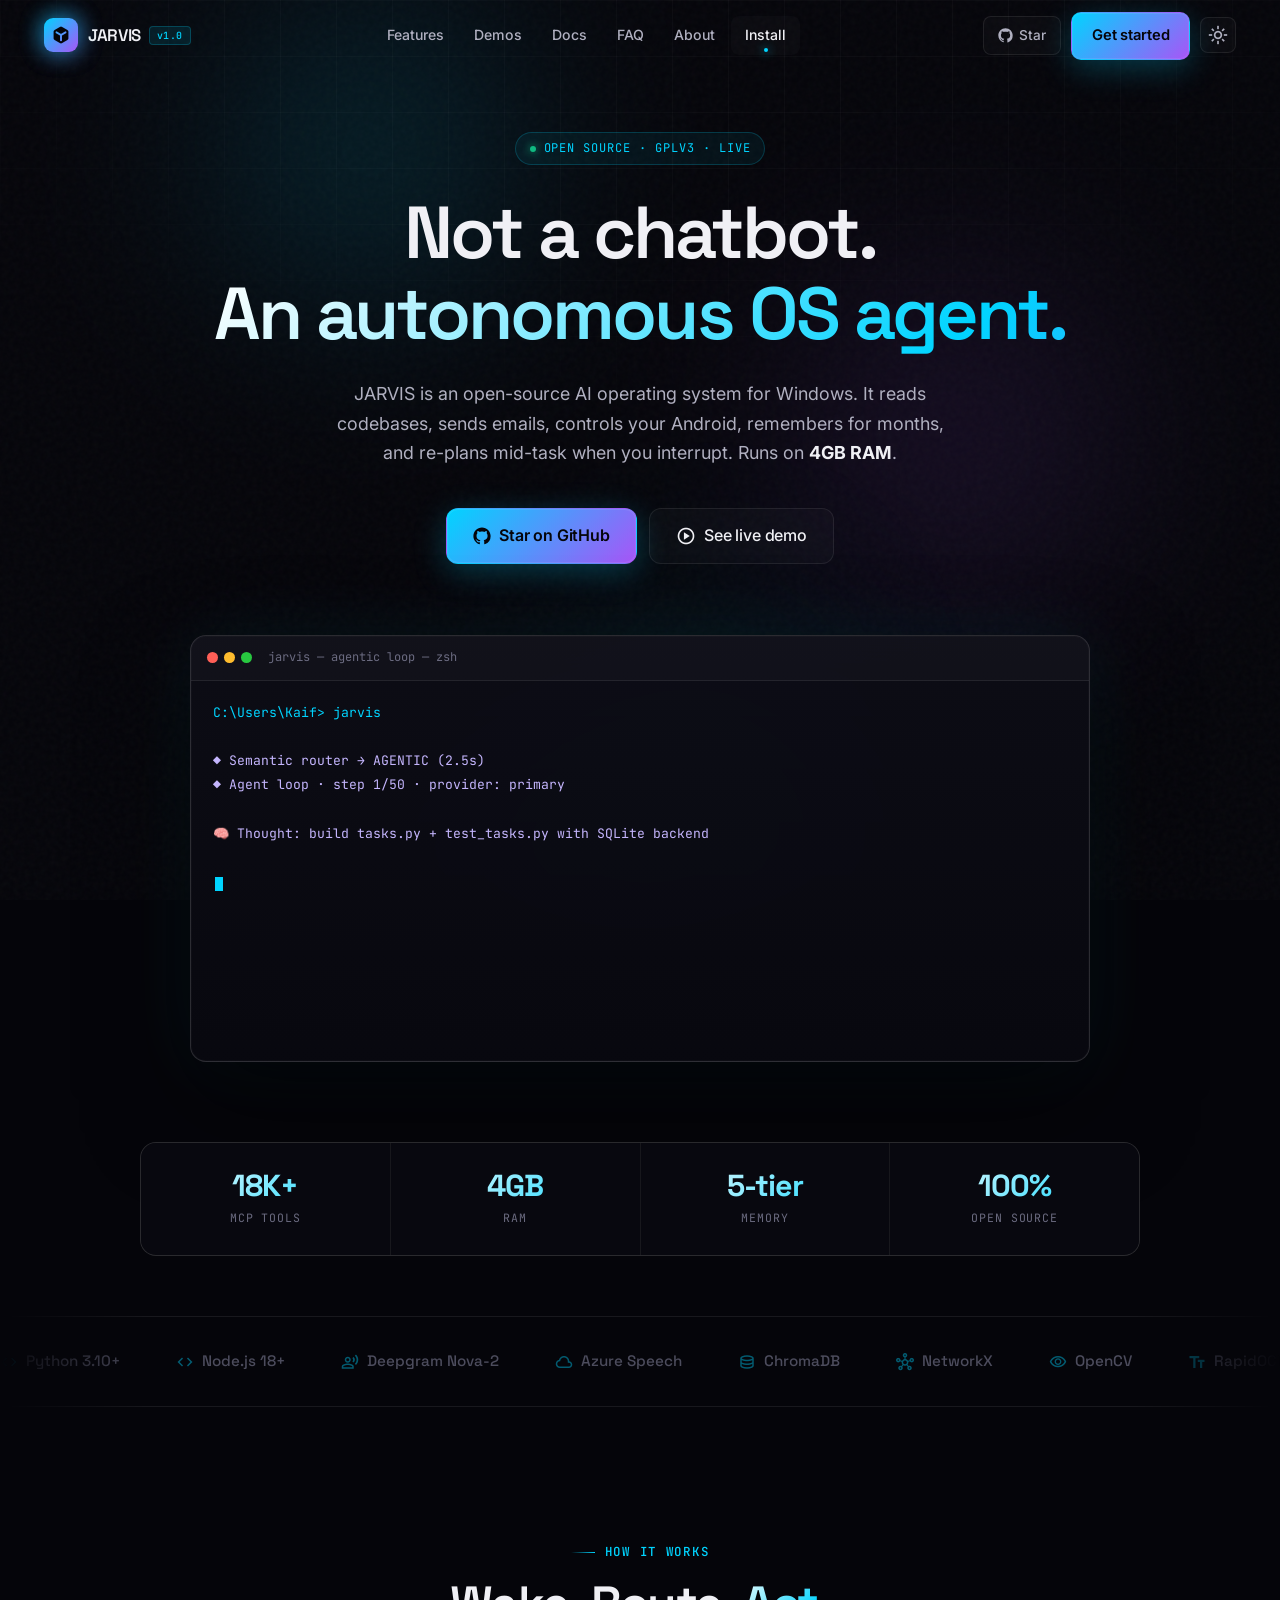
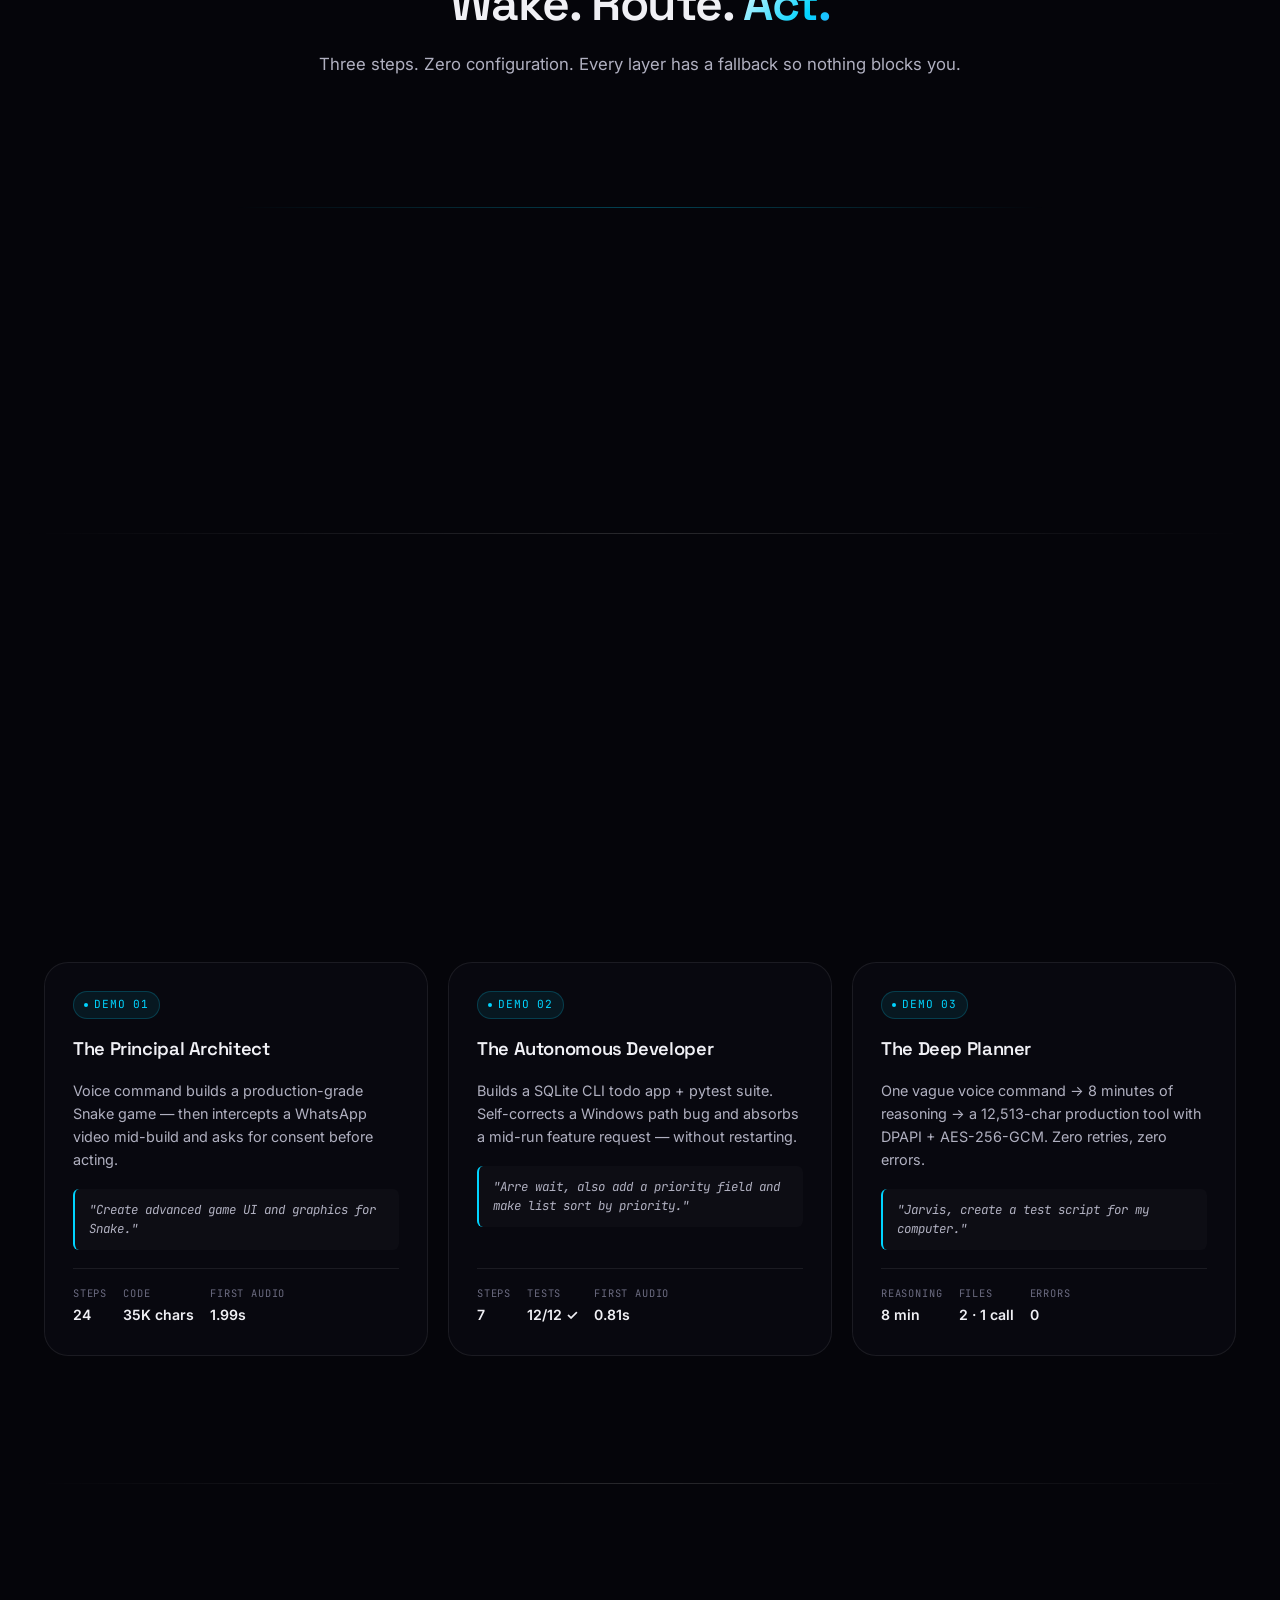
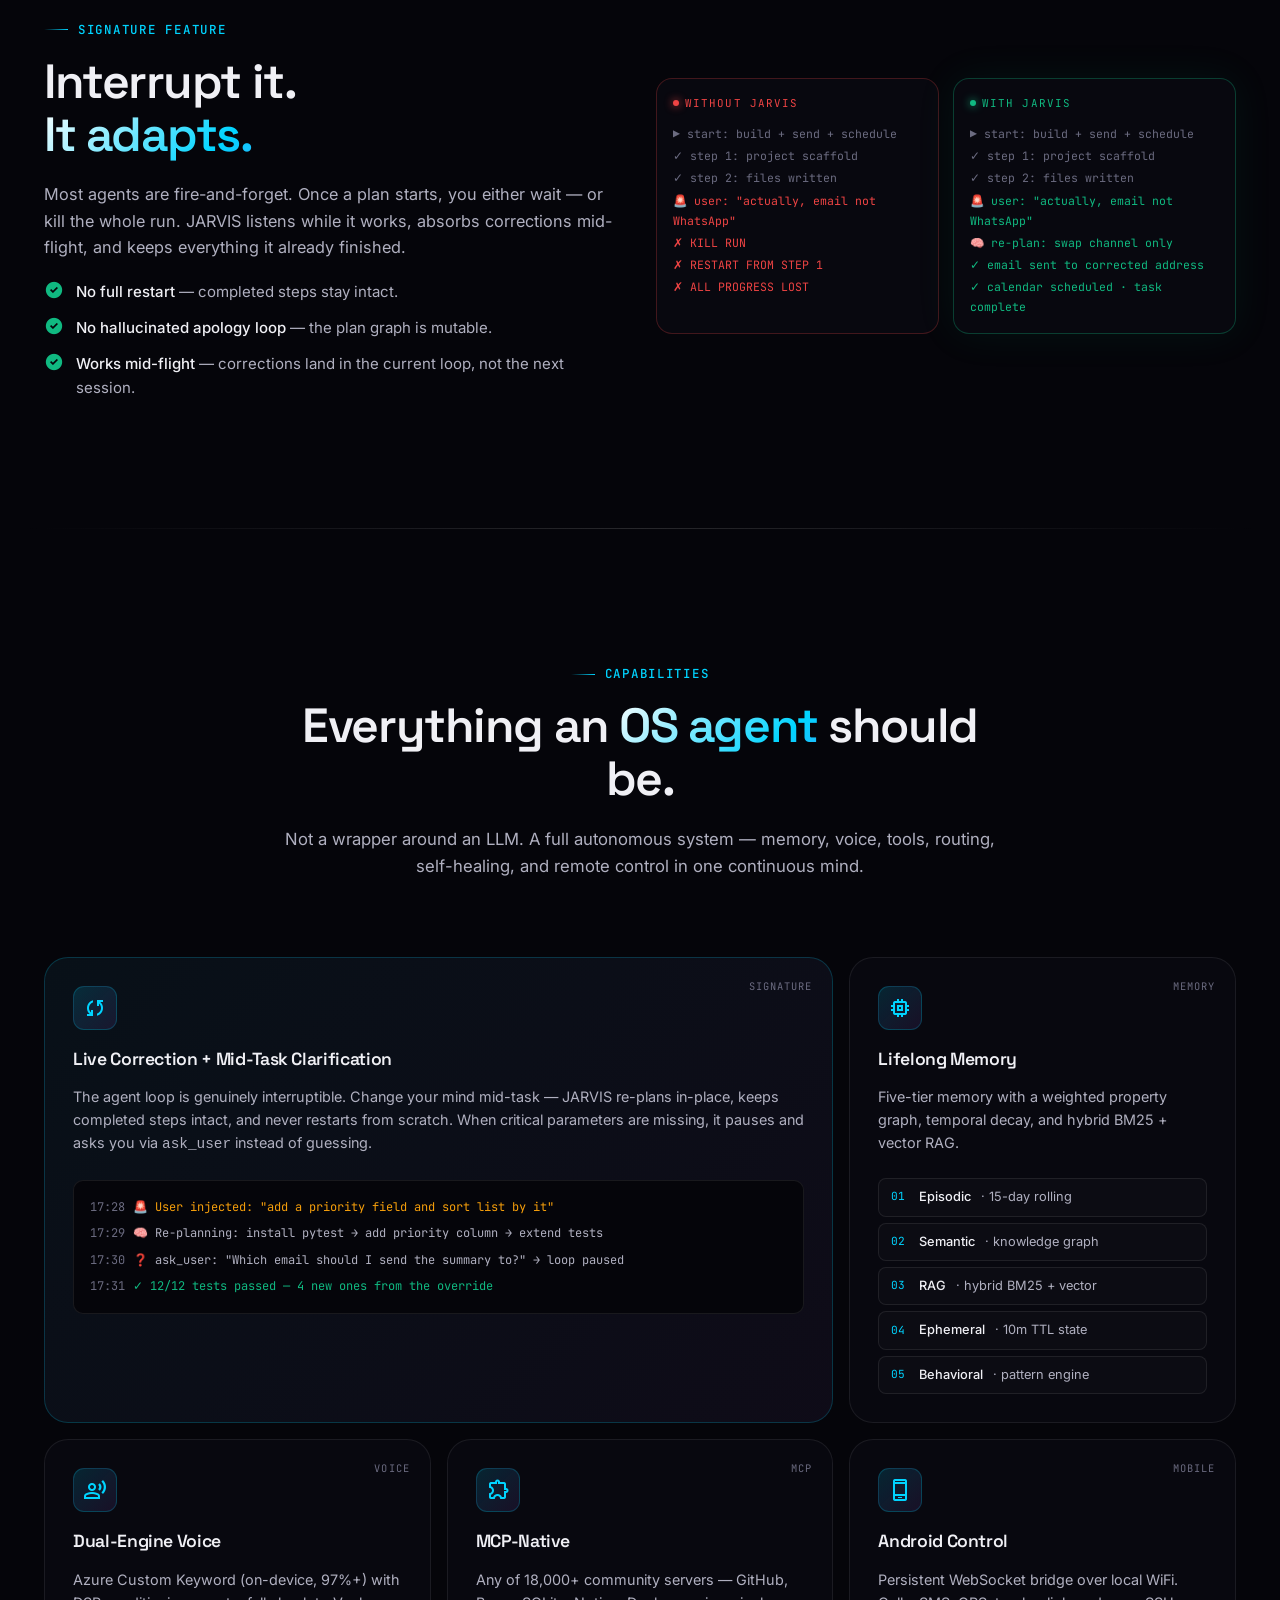
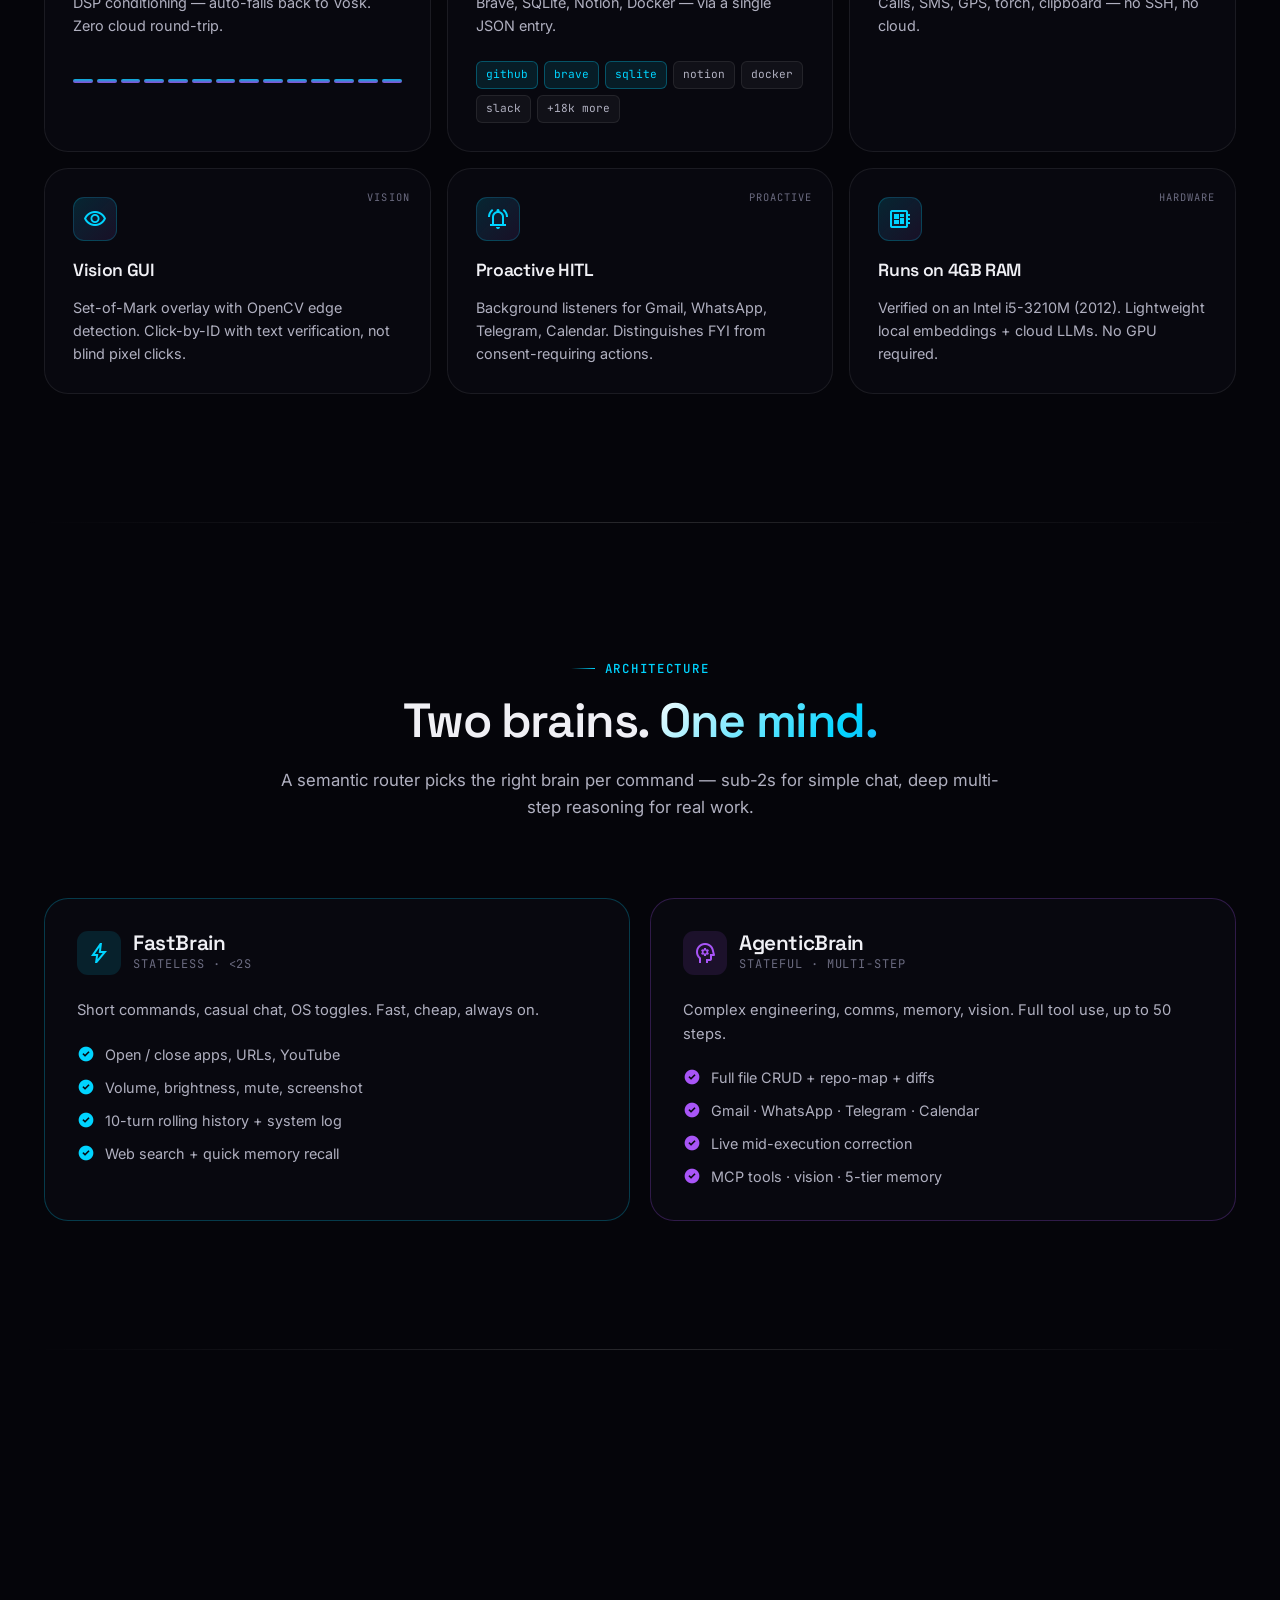
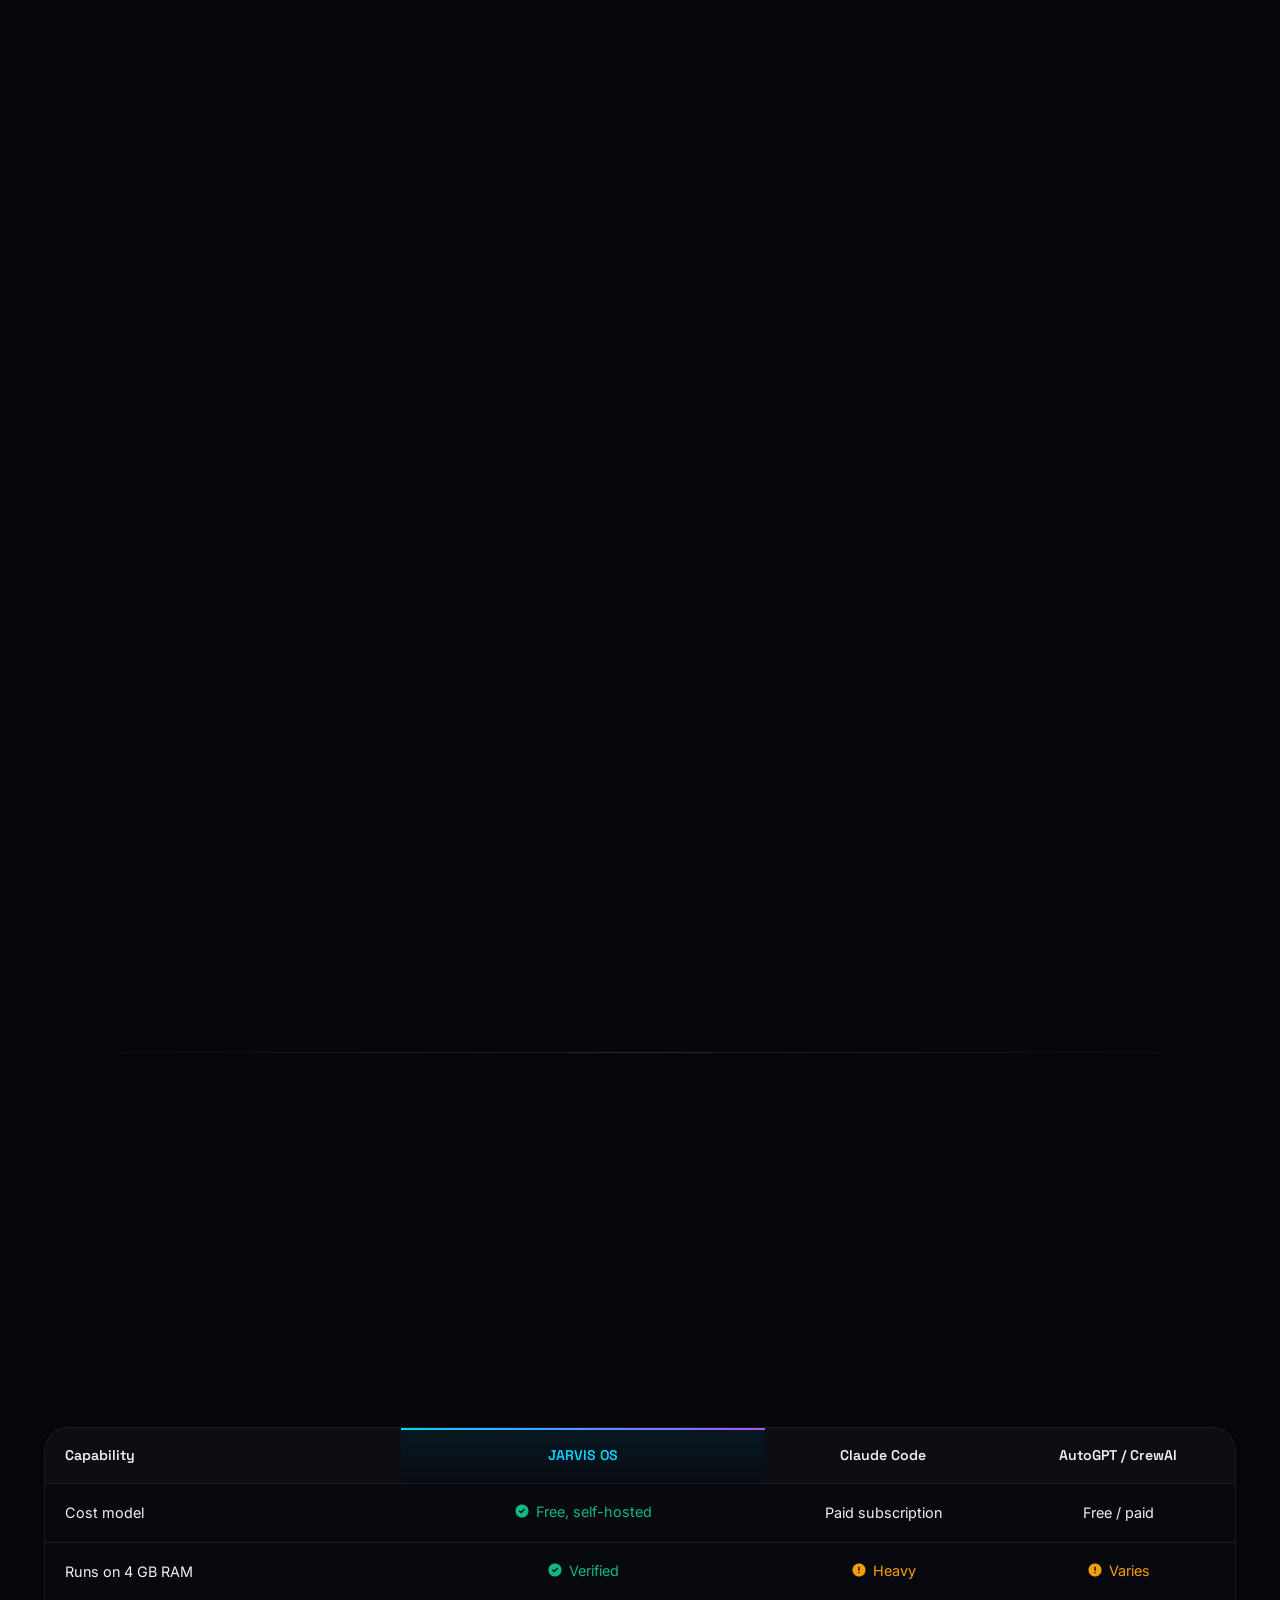
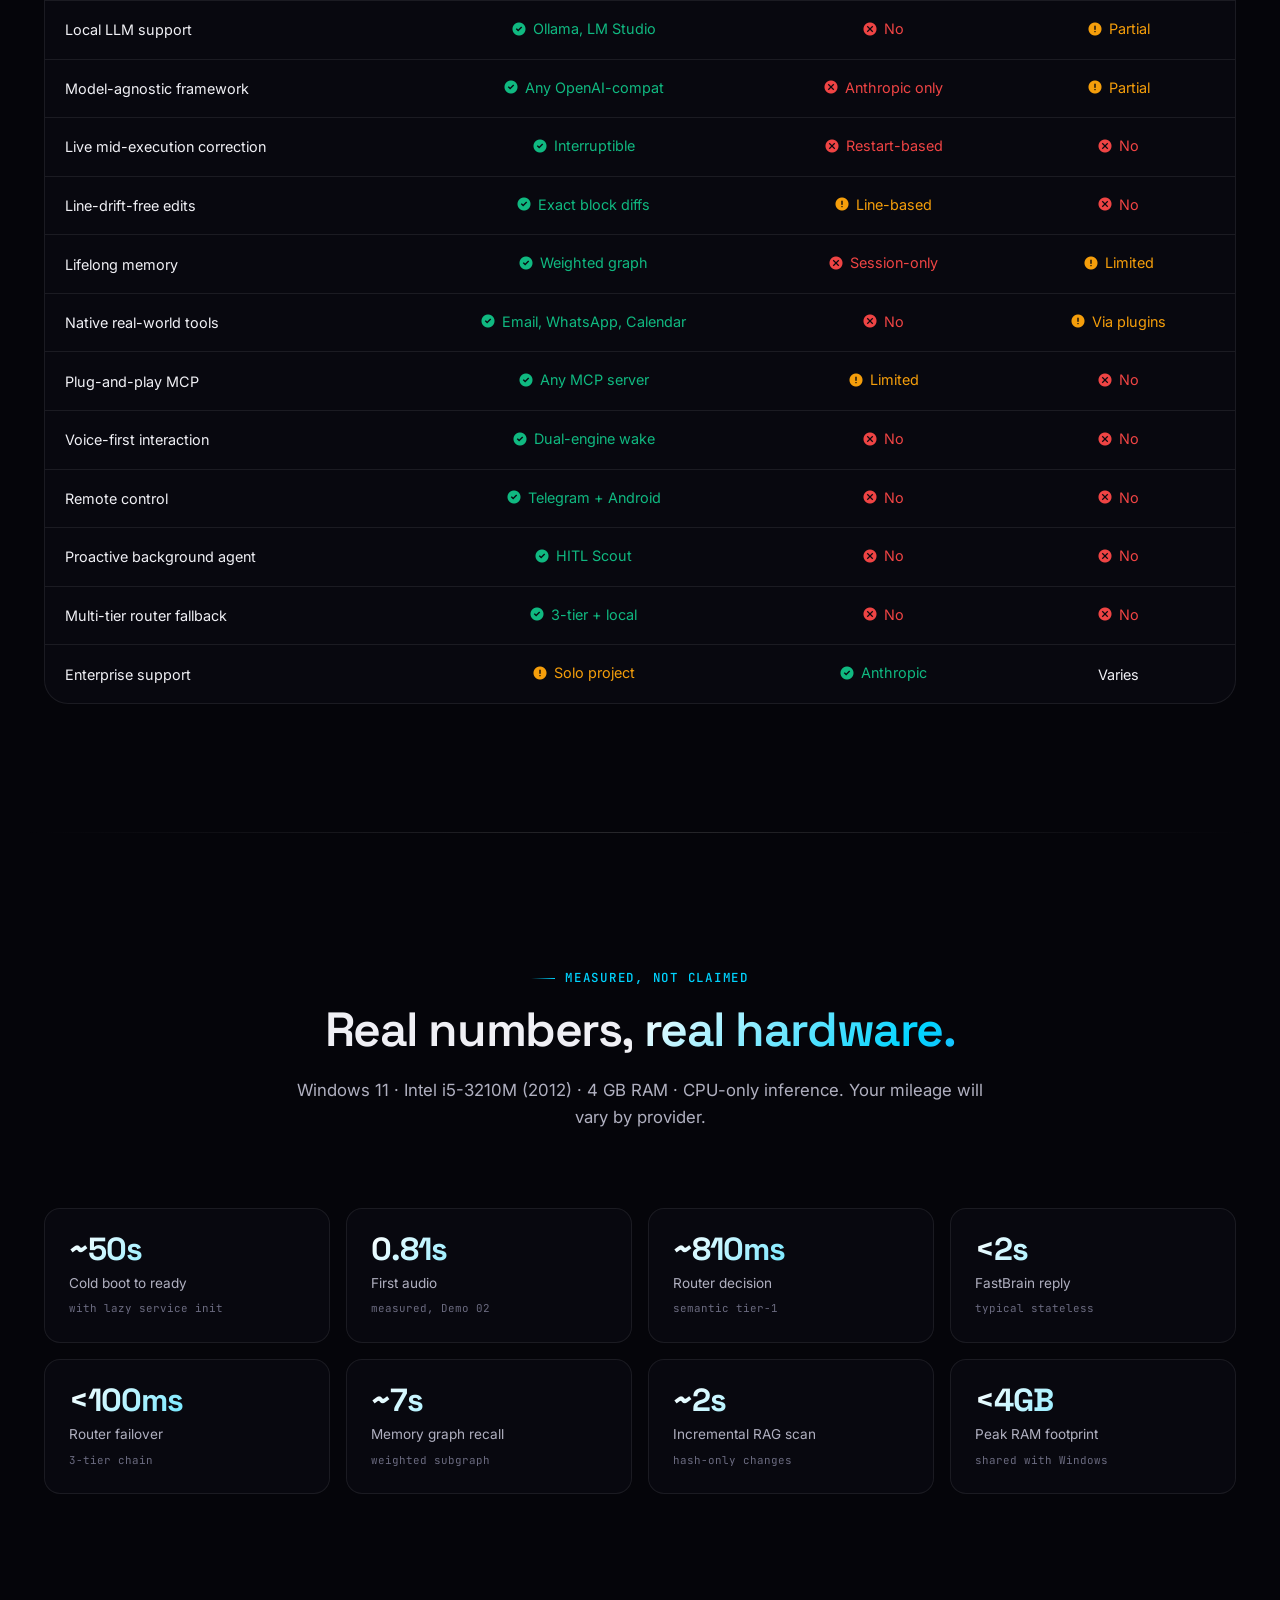
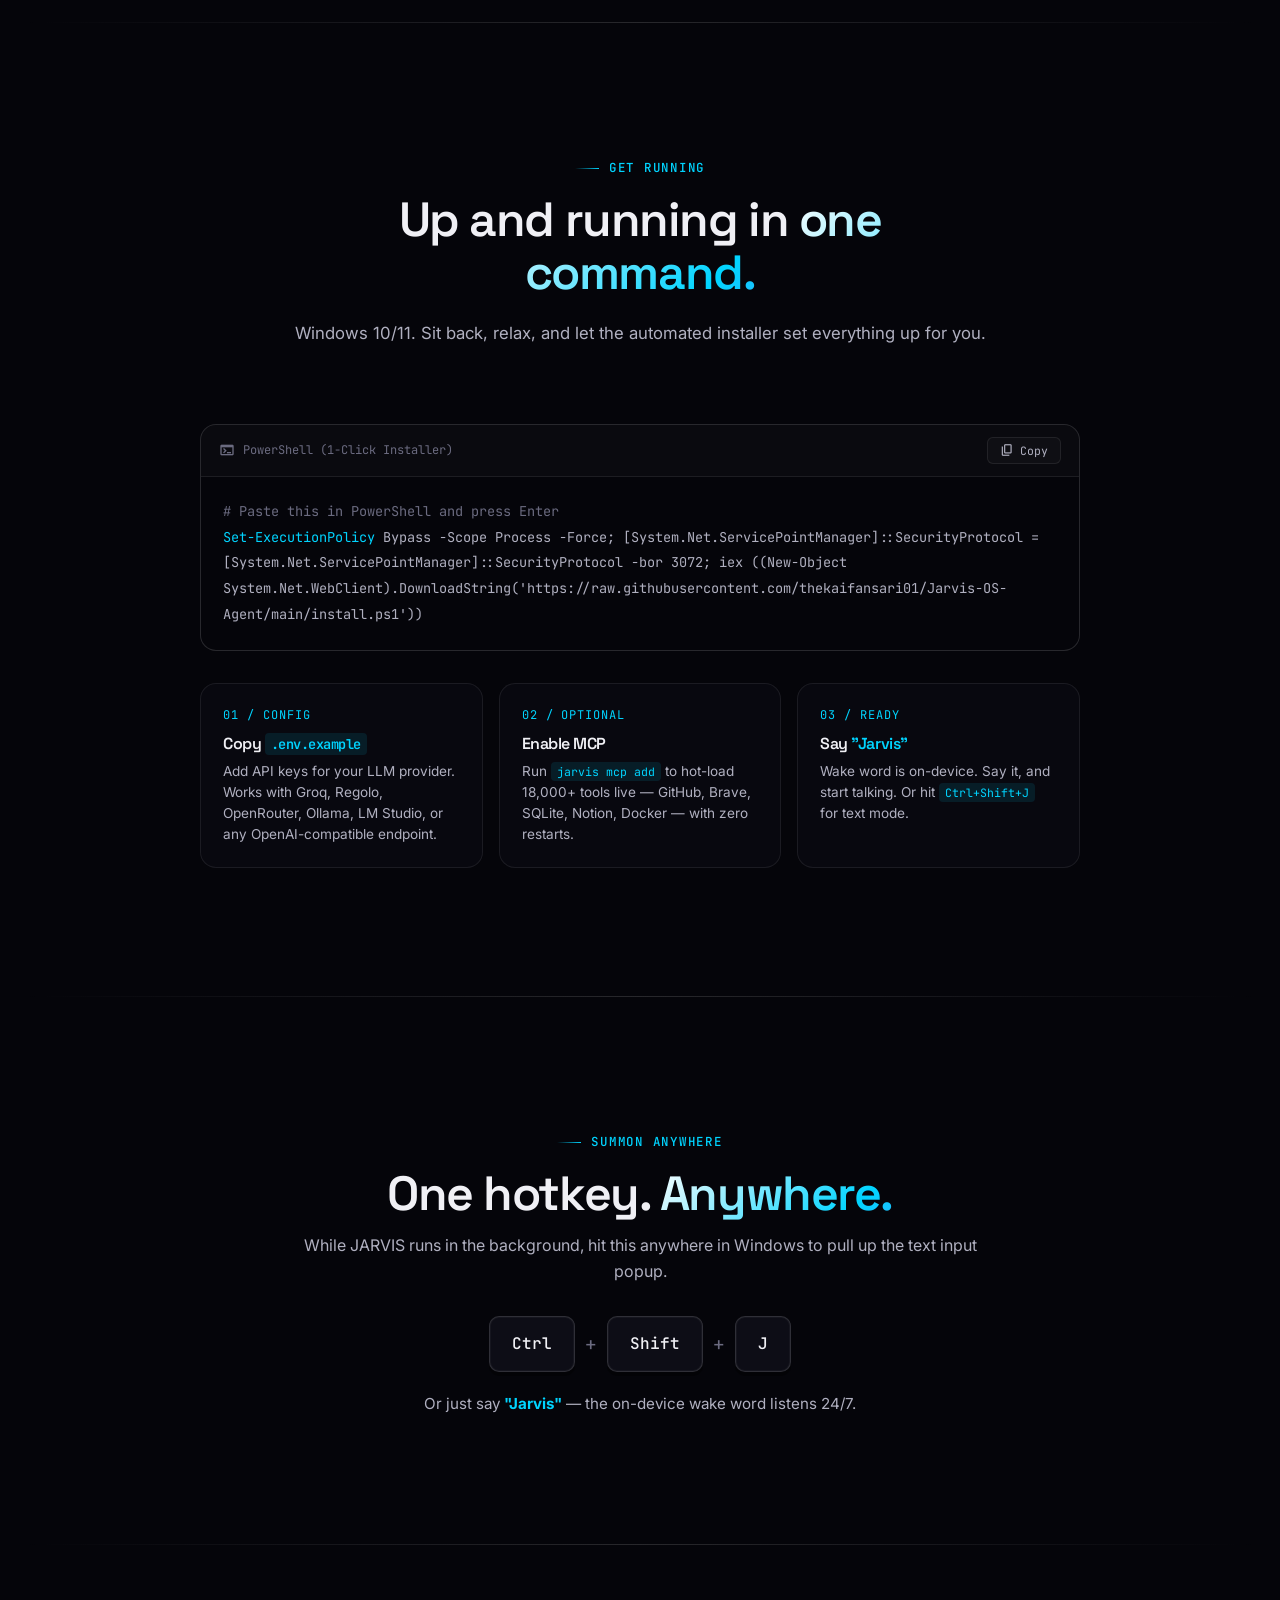
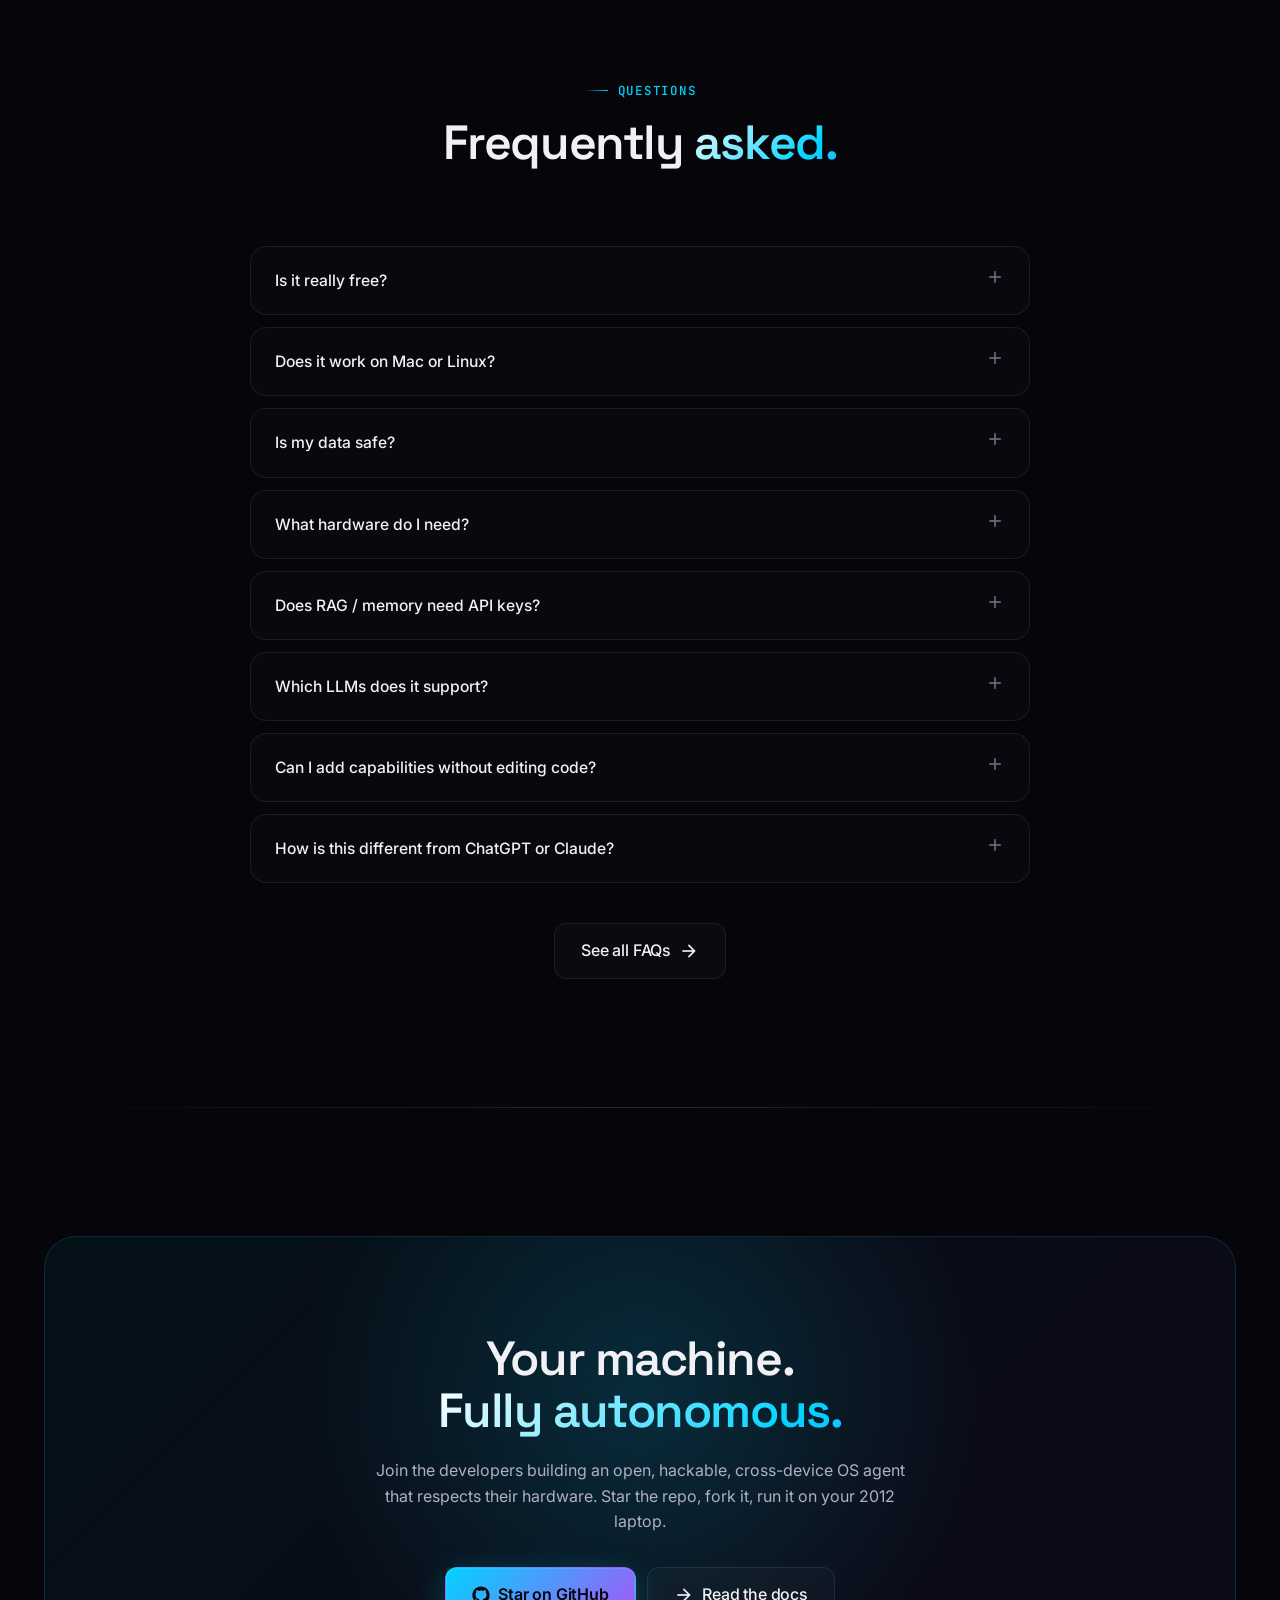
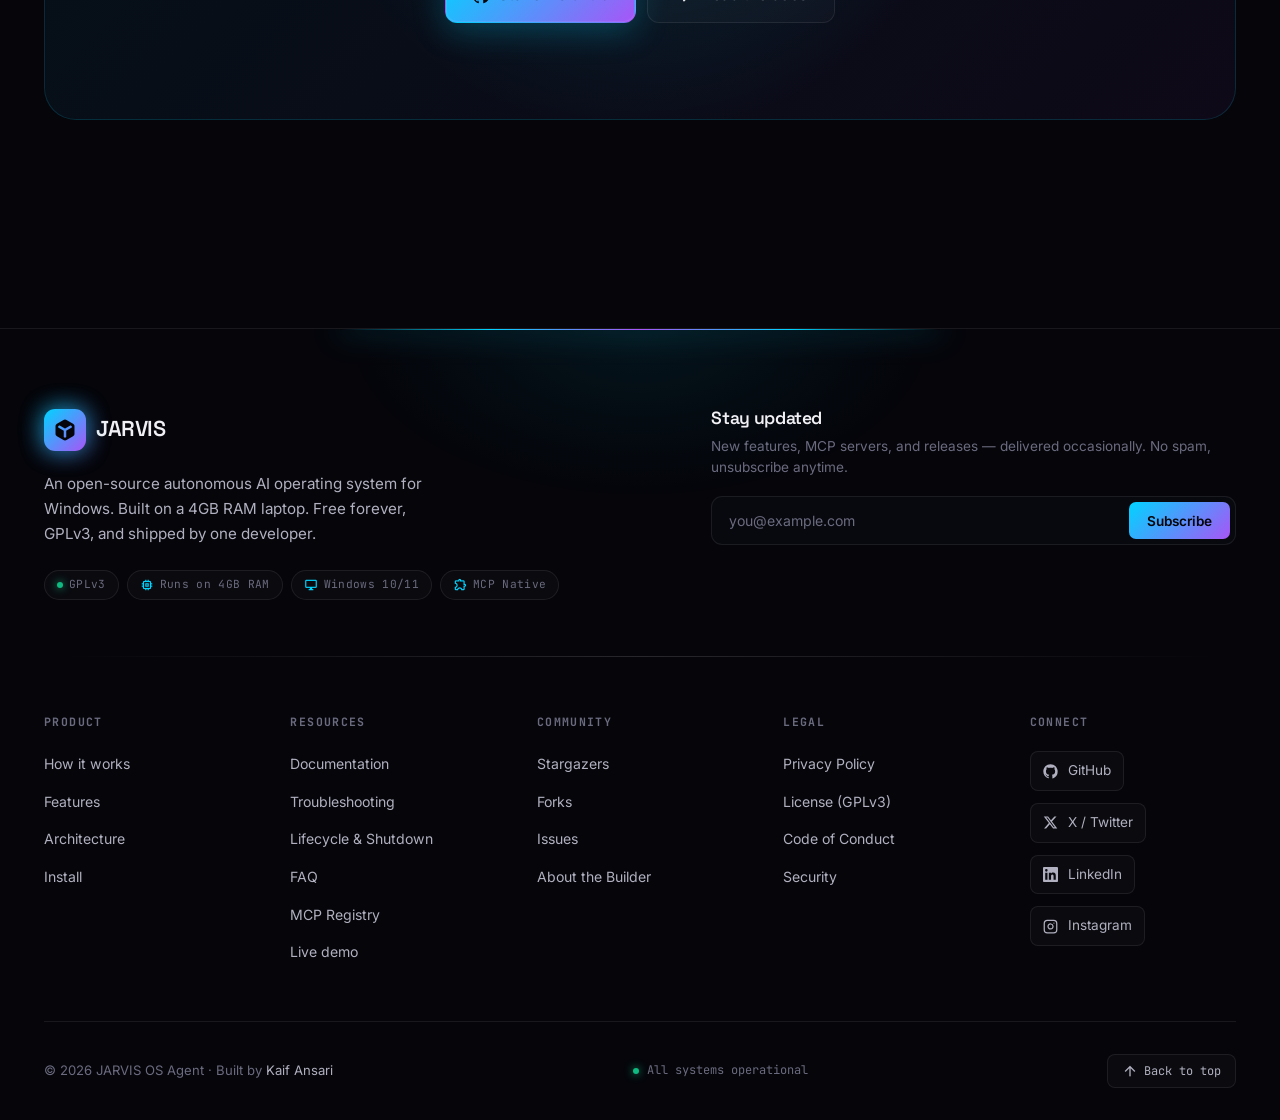
==== commit 7bf654cf: "feat: added 1-click auto-installer across README, homepage, and docs" ====
--- a/public/index.html
+++ b/public/index.html
@@ -2412,46 +2412,24 @@
   <div class="container">
     <div class="section-head reveal">
       <span class="eyebrow">Get running</span>
-      <h2>Up and running in <span class="gradient-text">five commands.</span></h2>
-      <p>Windows 10/11 · Python 3.10+ · Node 18+. One-block setup. Zero cloud setup required for local mode.</p>
+      <h2>Up and running in <span class="gradient-text">one command.</span></h2>
+      <p>Windows 10/11. Sit back, relax, and let the automated installer set everything up for you.</p>
     </div>
     <div class="install-wrap">
       <div class="code-block reveal">
         <div class="code-header">
           <div class="code-header-left">
             <span class="material-symbols-outlined">terminal</span>
-            PowerShell
+            PowerShell (1-Click Installer)
           </div>
-          <button class="copy-btn" data-copy="git clone https://github.com/thekaifansari01/Jarvis-OS-Agent.git
-cd Jarvis-OS-Agent
-python -m venv .venv
-.\.venv\Scripts\Activate.ps1
-pip install -r requirements.txt
-pip install mcp
-cd tools/Messanger/whatsapp/BaileysServer && npm install && cd ../../../..
-python SetupRegistry.py">
+          <button class="copy-btn" data-copy="Set-ExecutionPolicy Bypass -Scope Process -Force; [System.Net.ServicePointManager]::SecurityProtocol = [System.Net.ServicePointManager]::SecurityProtocol -bor 3072; iex ((New-Object System.Net.WebClient).DownloadString('https://raw.githubusercontent.com/thekaifansari01/Jarvis-OS-Agent/main/install.ps1'))">
             <span class="material-symbols-outlined">content_copy</span>
             Copy
           </button>
         </div>
         <div class="code-body">
-<span class="cmt"># 1. Clone</span><br/>
-<span class="kw">git clone</span> https://github.com/thekaifansari01/Jarvis-OS-Agent.git<br/>
-<span class="kw">cd</span> Jarvis-OS-Agent<br/><br/>
-<span class="cmt"># 2. Virtual env</span><br/>
-<span class="kw">python -m venv</span> .venv<br/>
-<span class="kw">.\.venv\Scripts\Activate.ps1</span><br/><br/>
-<span class="cmt"># 3. Install</span><br/>
-<span class="kw">pip install</span> -r requirements.txt<br/>
-<span class="kw">pip install</span> mcp<br/><br/>
-<span class="cmt"># 4. WhatsApp bridge</span><br/>
-<span class="kw">cd</span> tools/Messanger/whatsapp/BaileysServer<br/>
-<span class="kw">npm install</span><br/>
-<span class="kw">cd</span> ../../../..<br/><br/>
-<span class="cmt"># 5. Register global CLI</span><br/>
-<span class="kw">python SetupRegistry.py</span><br/><br/>
-<span class="cmt"># 6. Launch</span><br/>
-<span class="fn">jarvis</span>
+<span class="cmt"># Paste this in PowerShell and press Enter</span><br/>
+<span class="kw">Set-ExecutionPolicy</span> Bypass -Scope Process -Force; [System.Net.ServicePointManager]::SecurityProtocol = [System.Net.ServicePointManager]::SecurityProtocol -bor 3072; iex ((New-Object System.Net.WebClient).DownloadString('https://raw.githubusercontent.com/thekaifansari01/Jarvis-OS-Agent/main/install.ps1'))
         </div>
       </div>
       <div class="install-steps">
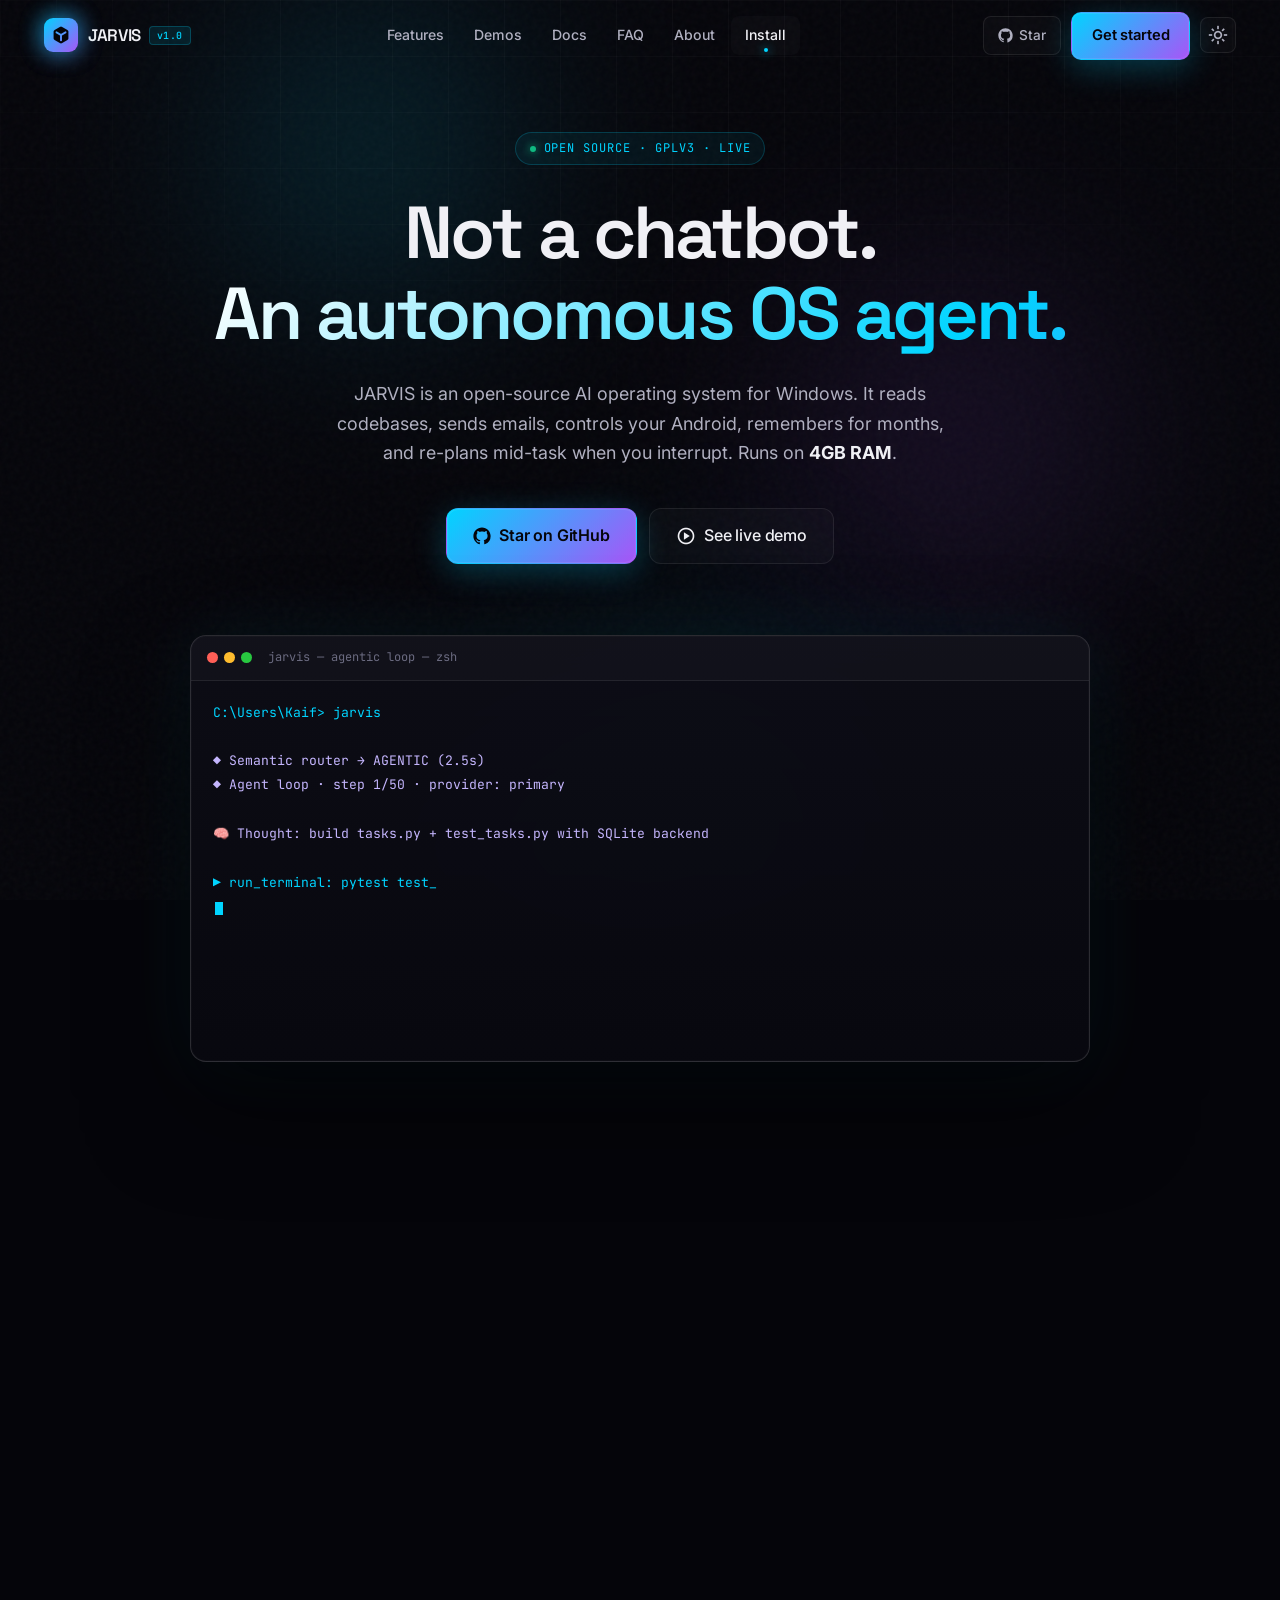
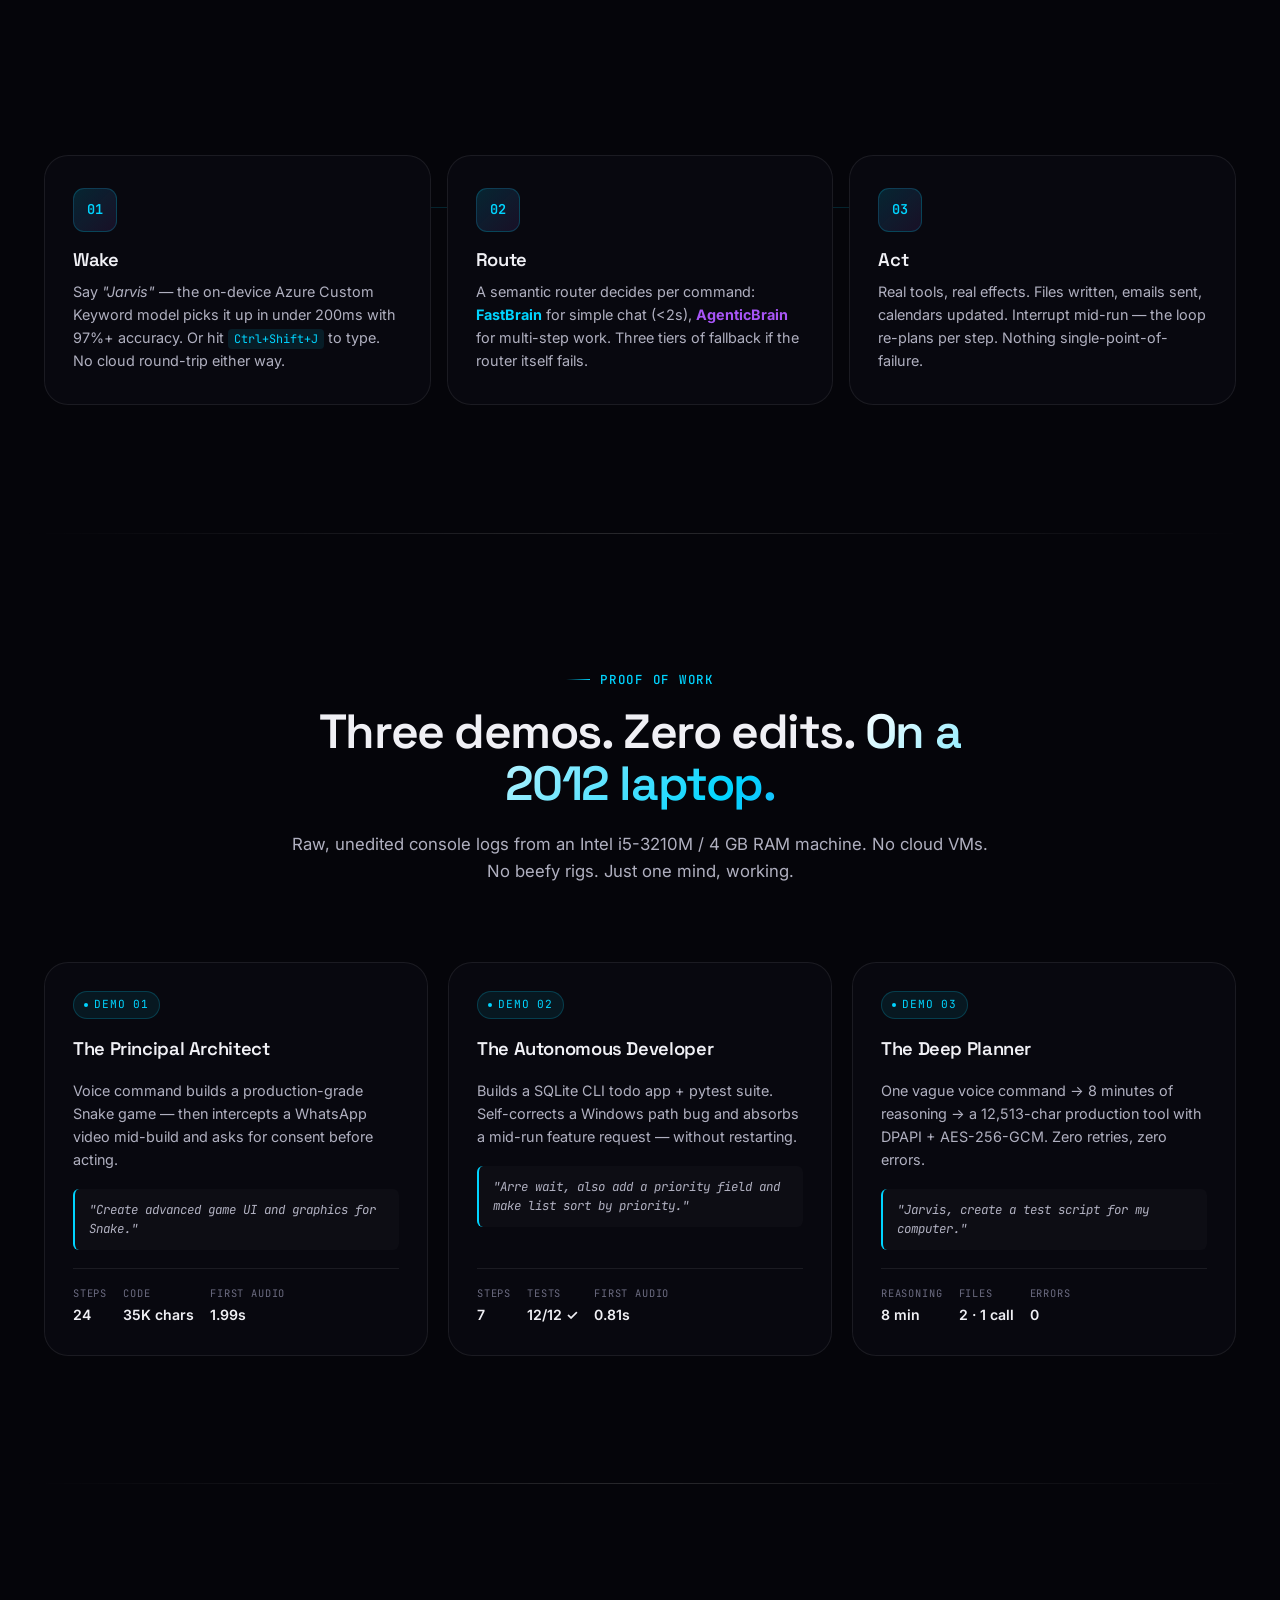
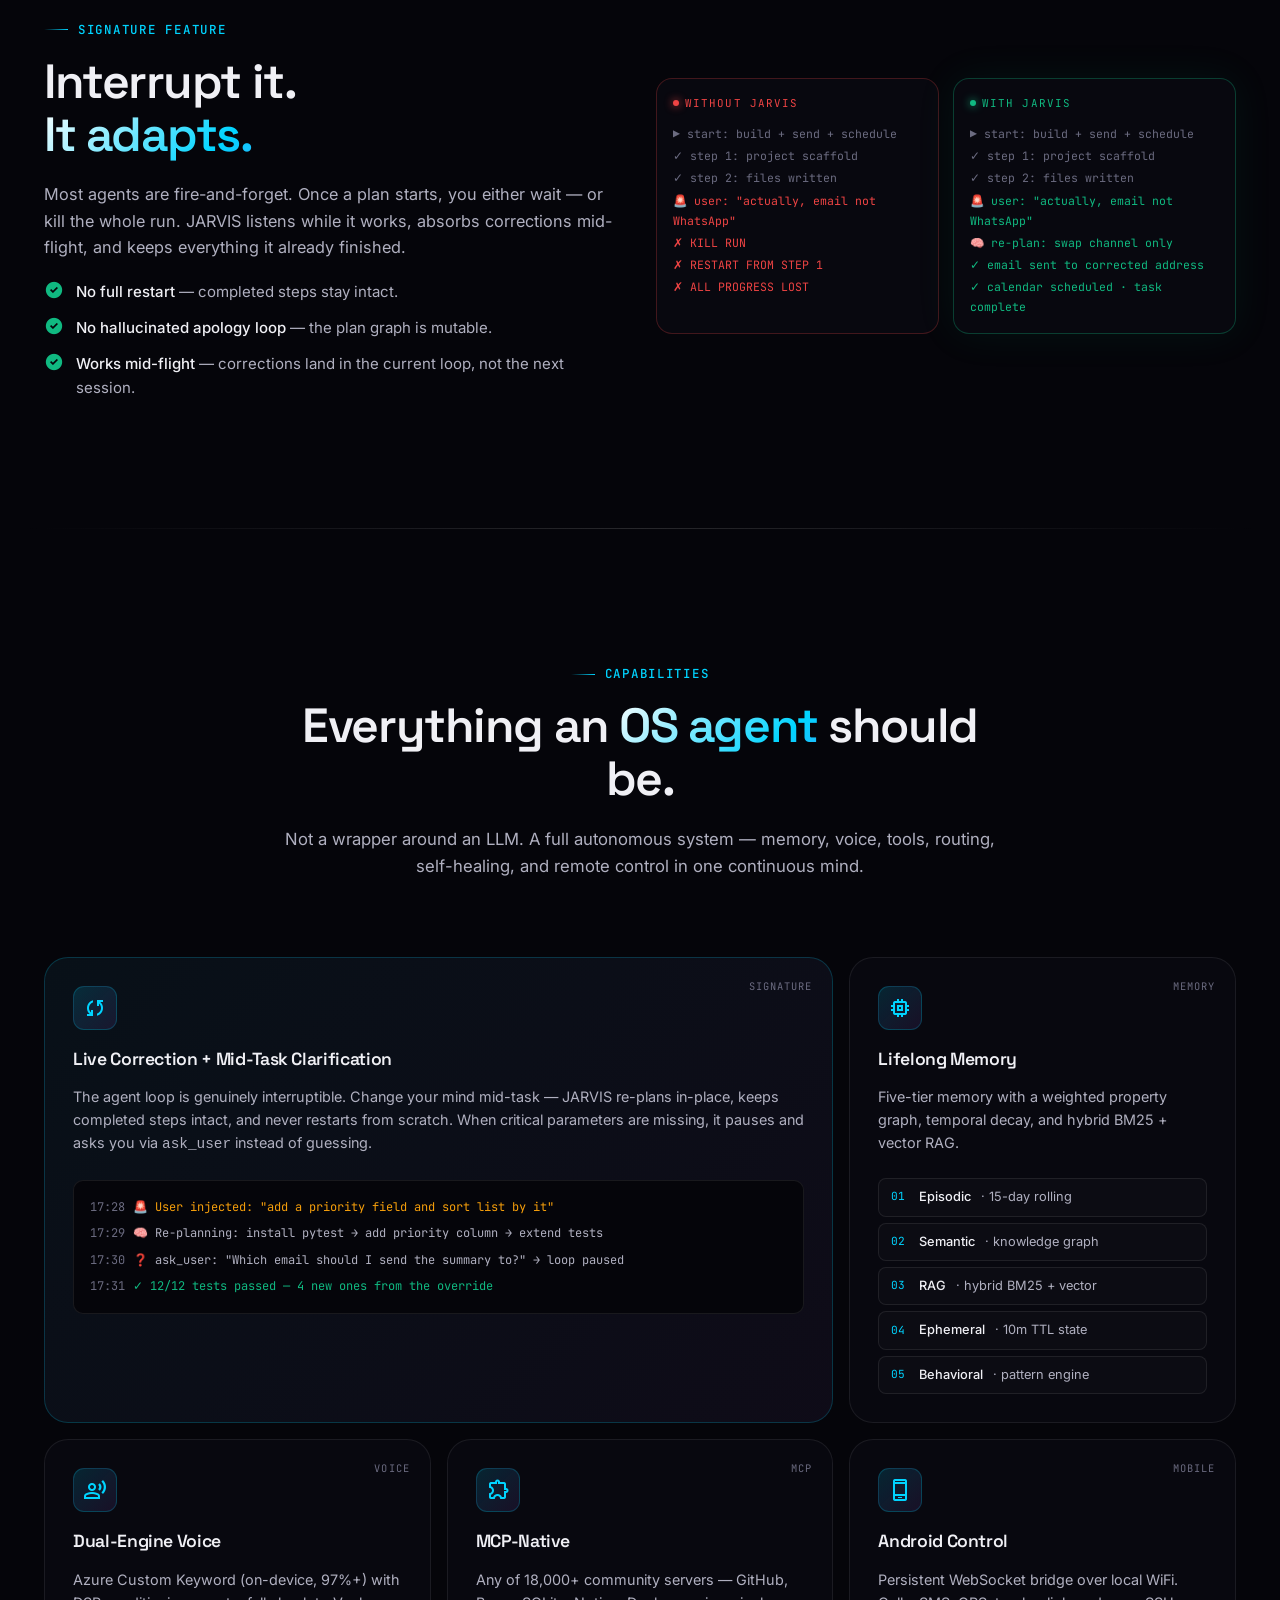
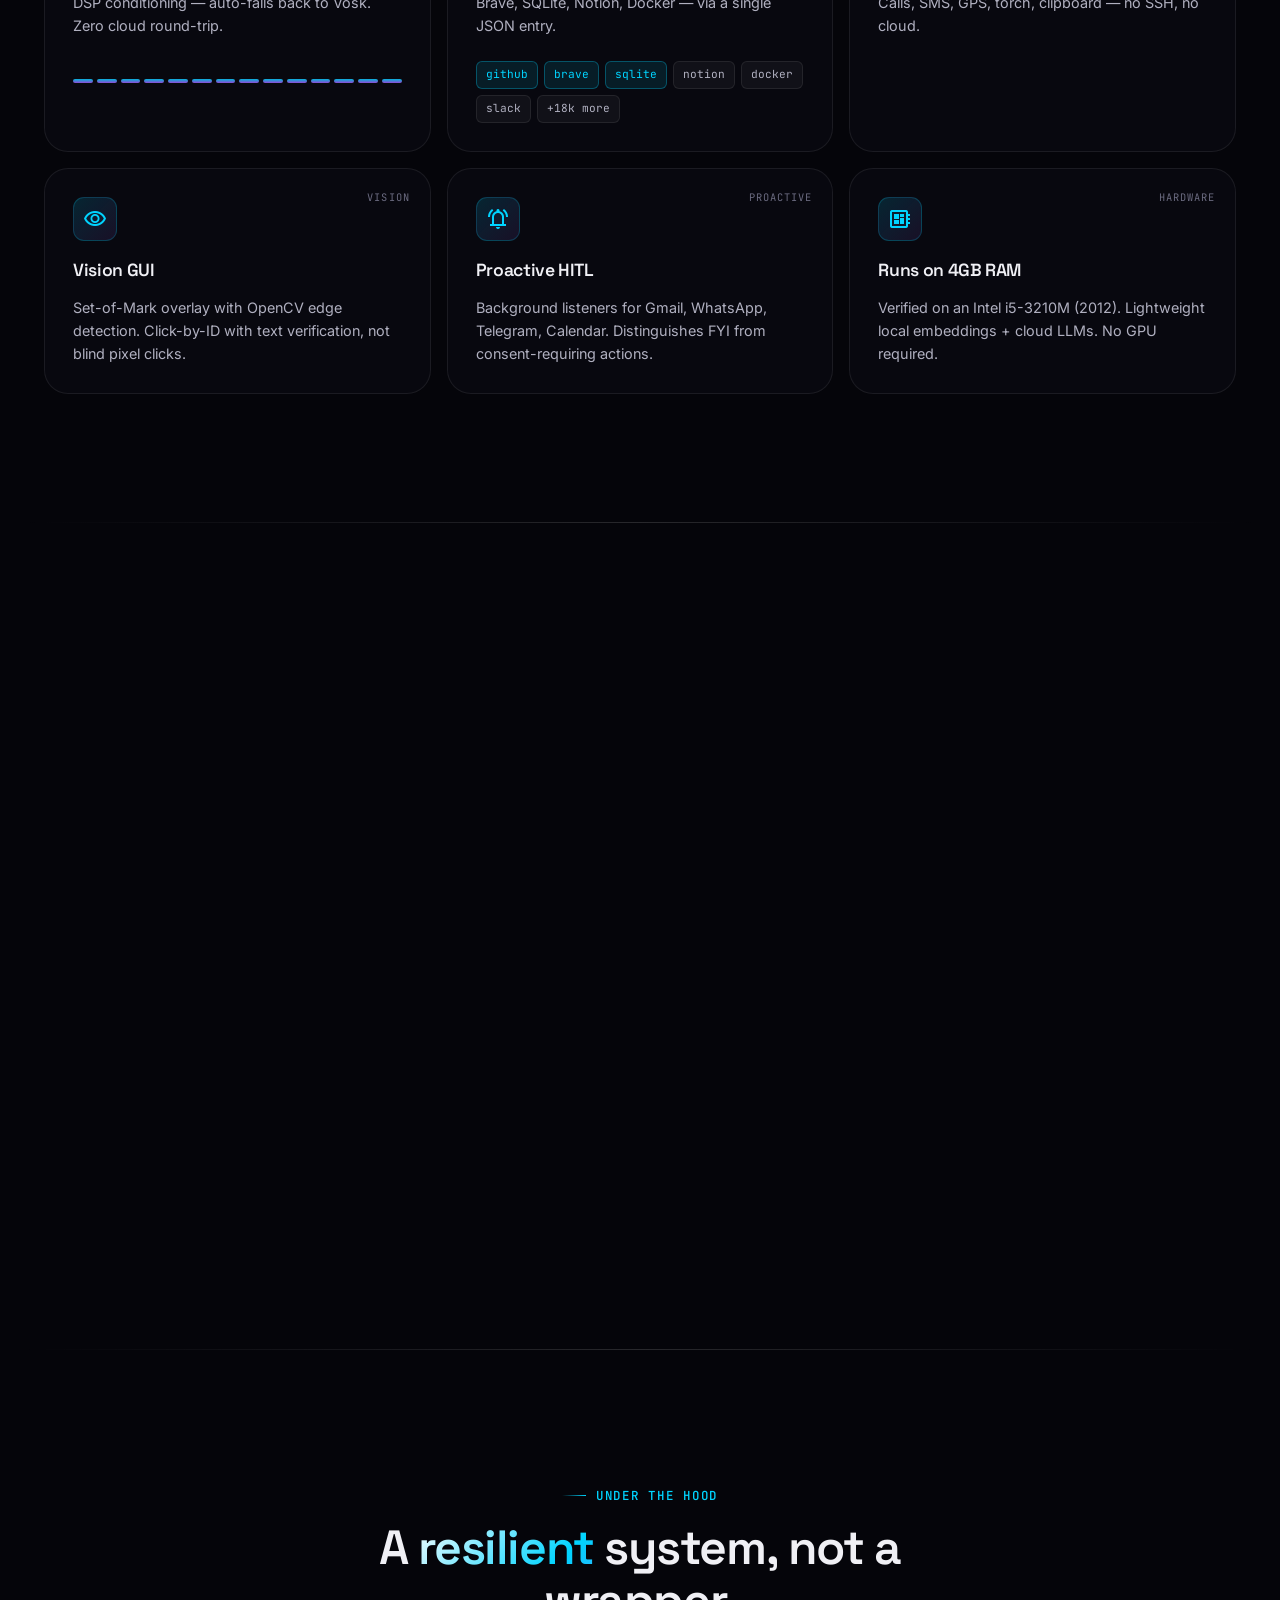
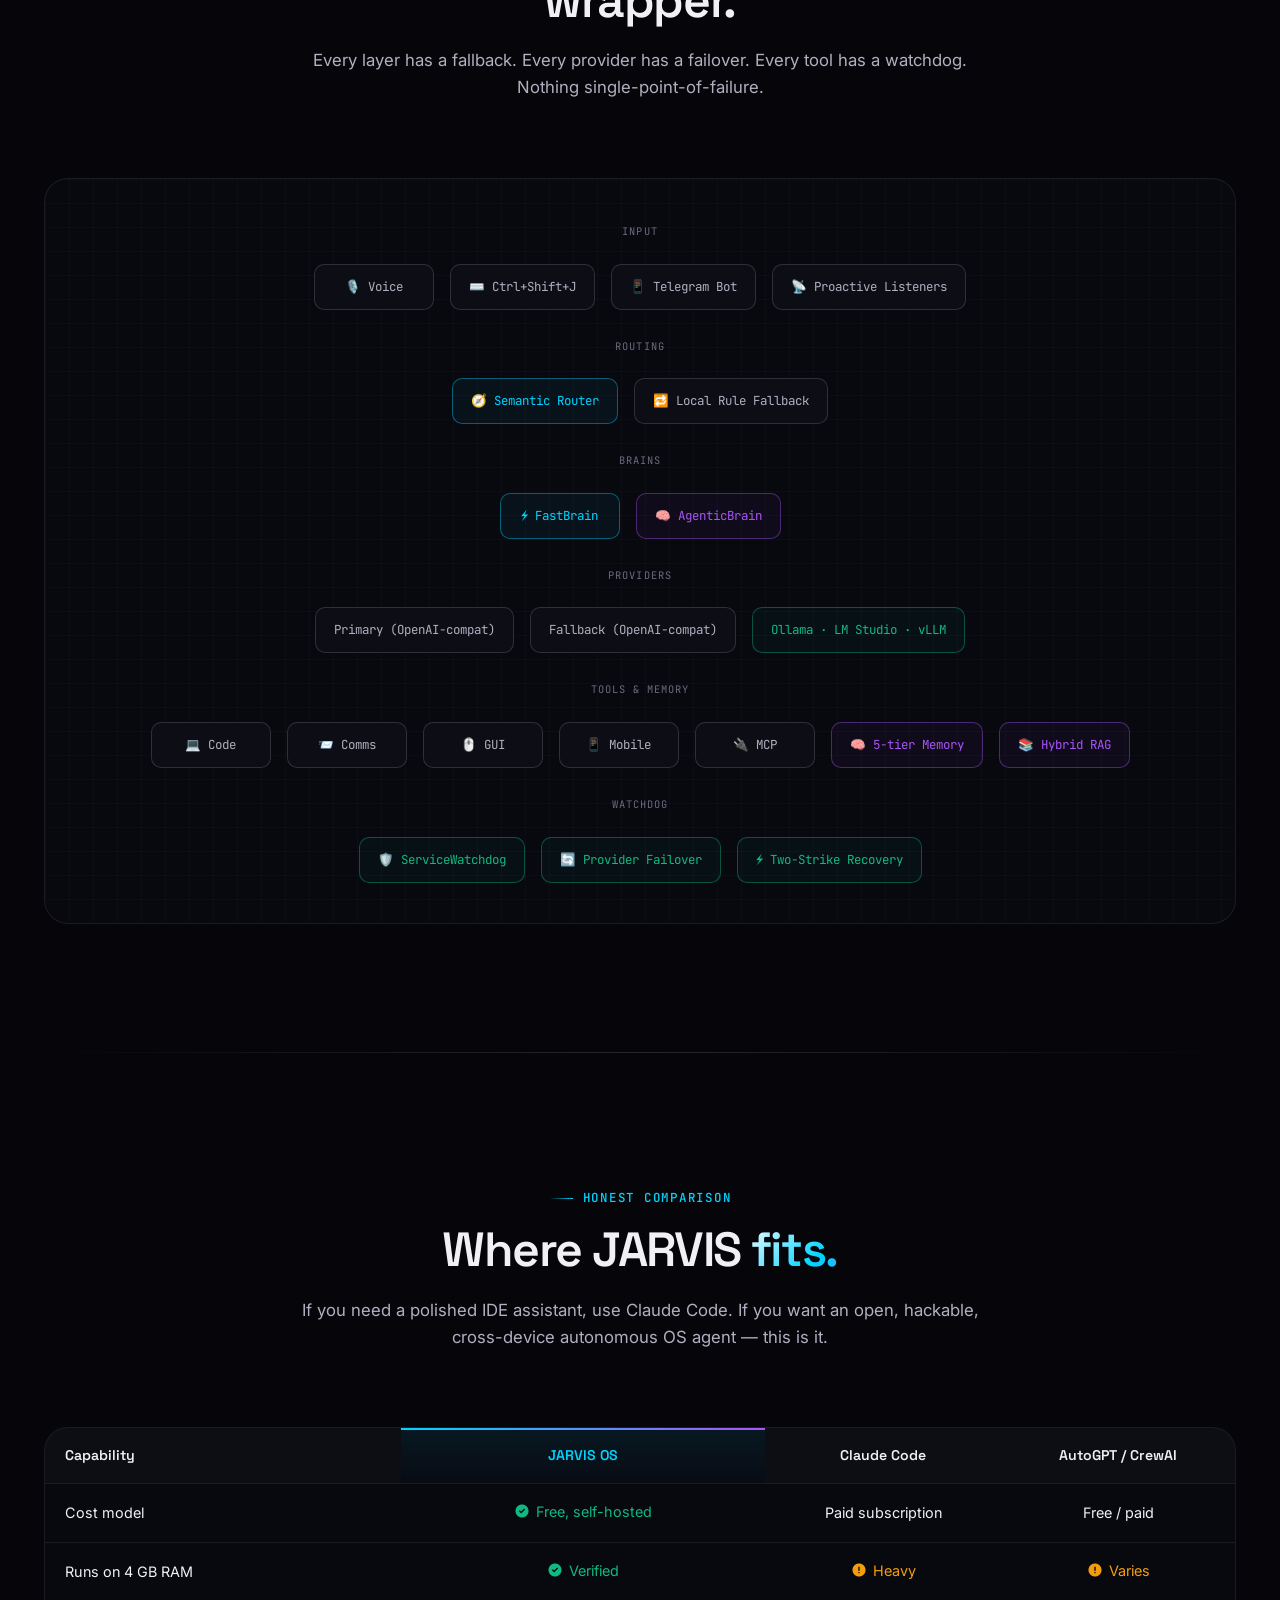
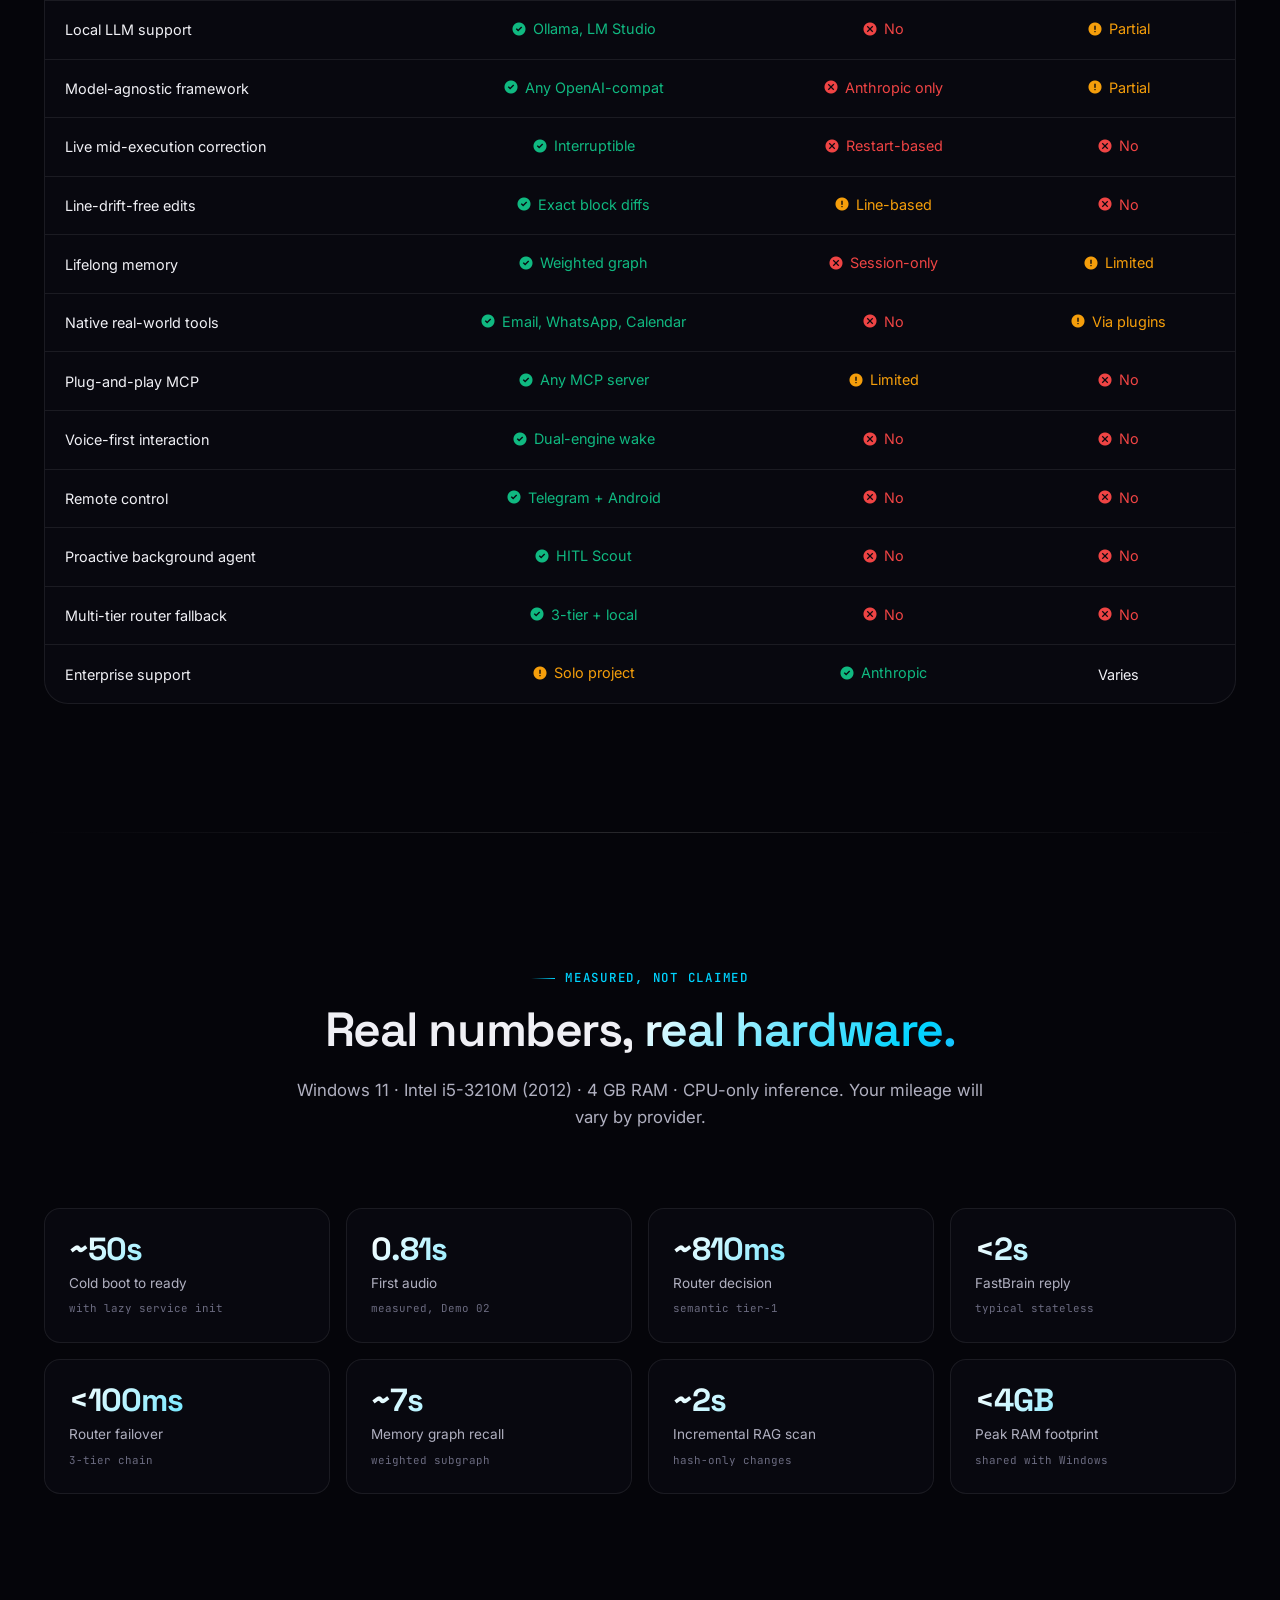
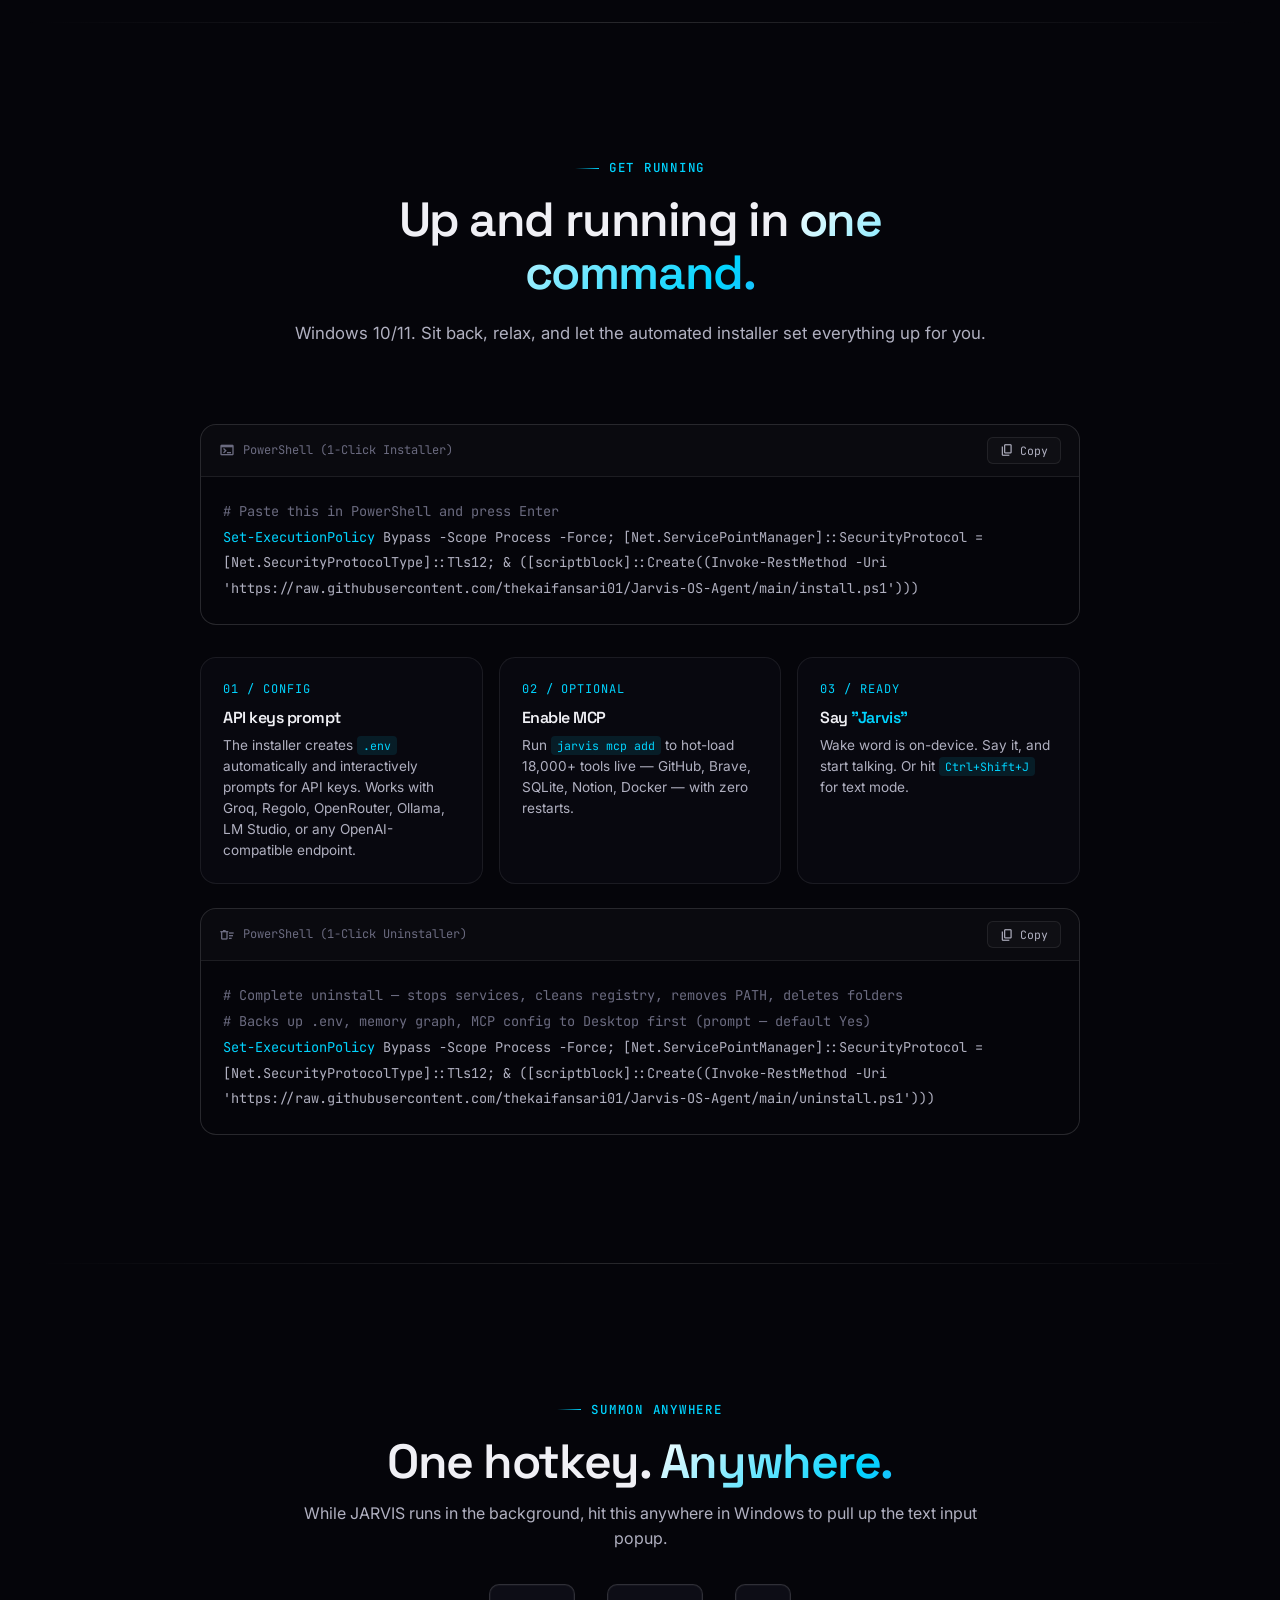
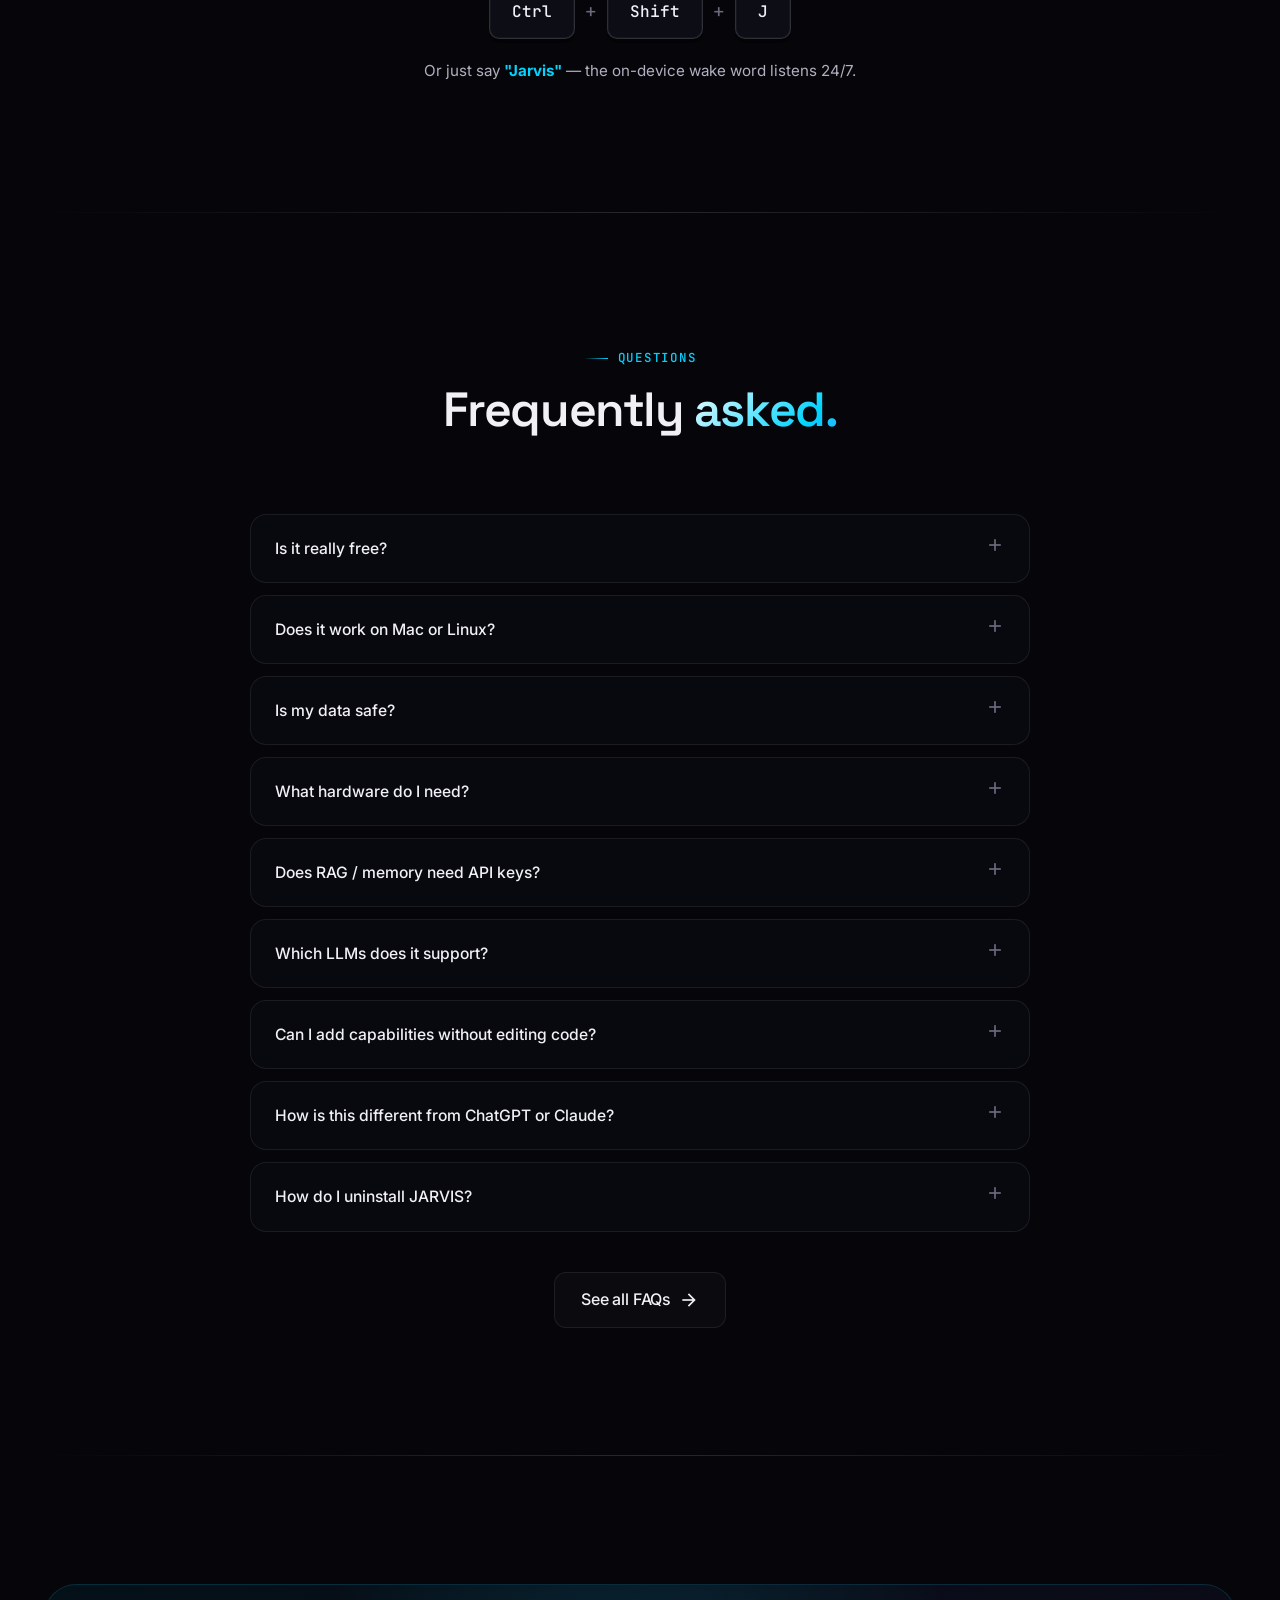
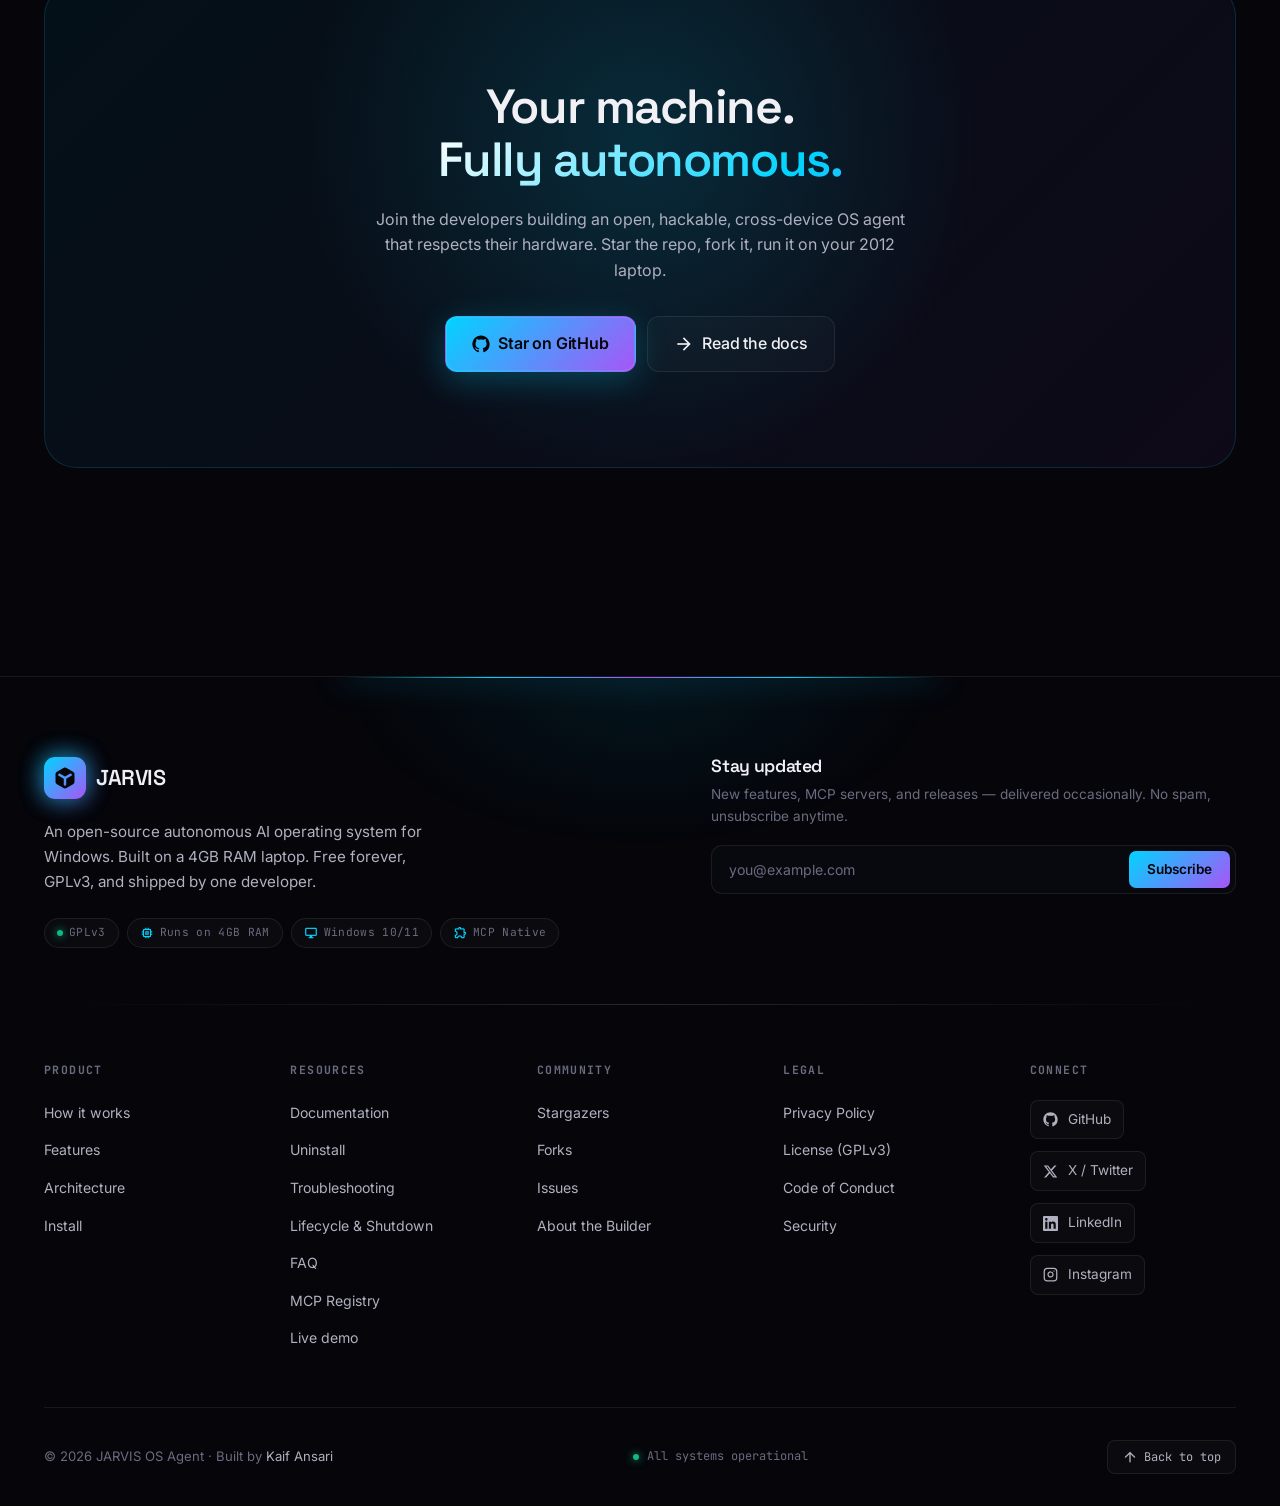
==== commit fa1b4c2e: "feat: add one-command uninstall across site (docs, FAQ, homepage) + update installer commands + fix " ====
--- a/public/index.html
+++ b/public/index.html
@@ -189,6 +189,14 @@
       "acceptedAnswer": {
         "@type": "Answer",
         "text": "Those are chat interfaces. JARVIS is an agent — it takes actions on your actual system, remembers you across months, corrects itself mid-task, and reaches out proactively. It doesn't just answer; it does."
+      }
+    },
+    {
+      "@type": "Question",
+      "name": "How do I uninstall JARVIS?",
+      "acceptedAnswer": {
+        "@type": "Answer",
+        "text": "One PowerShell command. The uninstaller stops all background services, cleans the Windows registry, removes PATH entries and CLI shims, and deletes the install folder including .venv, node_modules, and cached embedding models. It automatically prompts to back up your .env API keys, Lifelong Memory Graph, and MCP config to the Desktop first (default Yes). Full guide at /documentation/uninstall."
       }
     }
   ]
@@ -2429,14 +2437,14 @@
         </div>
         <div class="code-body">
 <span class="cmt"># Paste this in PowerShell and press Enter</span><br/>
-<span class="kw">Set-ExecutionPolicy</span> Bypass -Scope Process -Force; [System.Net.ServicePointManager]::SecurityProtocol = [System.Net.ServicePointManager]::SecurityProtocol -bor 3072; iex ((New-Object System.Net.WebClient).DownloadString('https://raw.githubusercontent.com/thekaifansari01/Jarvis-OS-Agent/main/install.ps1'))
+<span class="kw">Set-ExecutionPolicy</span> Bypass -Scope Process -Force; [Net.ServicePointManager]::SecurityProtocol = [Net.SecurityProtocolType]::Tls12; &amp; ([scriptblock]::Create((Invoke-RestMethod -Uri 'https://raw.githubusercontent.com/thekaifansari01/Jarvis-OS-Agent/main/install.ps1')))
         </div>
       </div>
       <div class="install-steps">
         <div class="install-step reveal">
           <div class="install-step-num">01 / CONFIG</div>
-          <h4>Copy <code>.env.example</code></h4>
-          <p>Add API keys for your LLM provider. Works with Groq, Regolo, OpenRouter, Ollama, LM Studio, or any OpenAI-compatible endpoint.</p>
+          <h4>API keys prompt</h4>
+          <p>The installer creates <code>.env</code> automatically and interactively prompts for API keys. Works with Groq, Regolo, OpenRouter, Ollama, LM Studio, or any OpenAI-compatible endpoint.</p>
         </div>
         <div class="install-step reveal reveal-delay-1">
           <div class="install-step-num">02 / OPTIONAL</div>
@@ -2447,6 +2455,24 @@
           <div class="install-step-num">03 / READY</div>
           <h4>Say <span style="color: var(--accent);">"Jarvis"</span></h4>
           <p>Wake word is on-device. Say it, and start talking. Or hit <code>Ctrl+Shift+J</code> for text mode.</p>
+        </div>
+      </div>
+
+      <div class="code-block reveal" style="margin-top: 24px;">
+        <div class="code-header">
+          <div class="code-header-left">
+            <span class="material-symbols-outlined">delete_sweep</span>
+            PowerShell (1-Click Uninstaller)
+          </div>
+          <button class="copy-btn" data-copy="Set-ExecutionPolicy Bypass -Scope Process -Force; [Net.ServicePointManager]::SecurityProtocol = [Net.SecurityProtocolType]::Tls12; &amp; ([scriptblock]::Create((Invoke-RestMethod -Uri 'https://raw.githubusercontent.com/thekaifansari01/Jarvis-OS-Agent/main/uninstall.ps1')))">
+            <span class="material-symbols-outlined">content_copy</span>
+            Copy
+          </button>
+        </div>
+        <div class="code-body">
+<span class="cmt"># Complete uninstall — stops services, cleans registry, removes PATH, deletes folders</span><br/>
+<span class="cmt"># Backs up .env, memory graph, MCP config to Desktop first (prompt — default Yes)</span><br/>
+<span class="kw">Set-ExecutionPolicy</span> Bypass -Scope Process -Force; [Net.ServicePointManager]::SecurityProtocol = [Net.SecurityProtocolType]::Tls12; &amp; ([scriptblock]::Create((Invoke-RestMethod -Uri 'https://raw.githubusercontent.com/thekaifansari01/Jarvis-OS-Agent/main/uninstall.ps1')))
         </div>
       </div>
     </div>
@@ -2514,6 +2540,10 @@
         <summary>How is this different from ChatGPT or Claude?<span class="faq-icon"><span class="material-symbols-outlined">add</span></span></summary>
         <div class="faq-answer">Those are chat interfaces. JARVIS is an <em>agent</em> — it takes actions on your actual system, remembers you across months, corrects itself mid-task, and reaches out proactively. It doesn't just answer; it does.</div>
       </details>
+      <details class="faq-item reveal">
+        <summary>How do I uninstall JARVIS?<span class="faq-icon"><span class="material-symbols-outlined">add</span></span></summary>
+        <div class="faq-answer">A single PowerShell command. It stops all background services, cleans the registry, removes PATH entries, and deletes the install folder. The uninstaller first prompts to <strong>back up</strong> your <code>.env</code>, Lifelong Memory Graph, and MCP config to the Desktop (default Yes). See the <a href="/documentation/uninstall">Uninstall guide</a> for full details.</div>
+      </details>
     </div>
     <div class="faq-footer">
       <a href="/faq" class="btn btn-ghost btn-lg">
@@ -2592,6 +2622,7 @@
         <h5>Resources</h5>
         <ul>
           <li><a href="/documentation">Documentation</a></li>
+          <li><a href="/documentation/uninstall">Uninstall</a></li>
           <li><a href="/documentation#troubleshooting">Troubleshooting</a></li>
           <li><a href="/documentation#lifecycle-shutdown">Lifecycle &amp; Shutdown</a></li>
           <li><a href="/faq">FAQ</a></li>
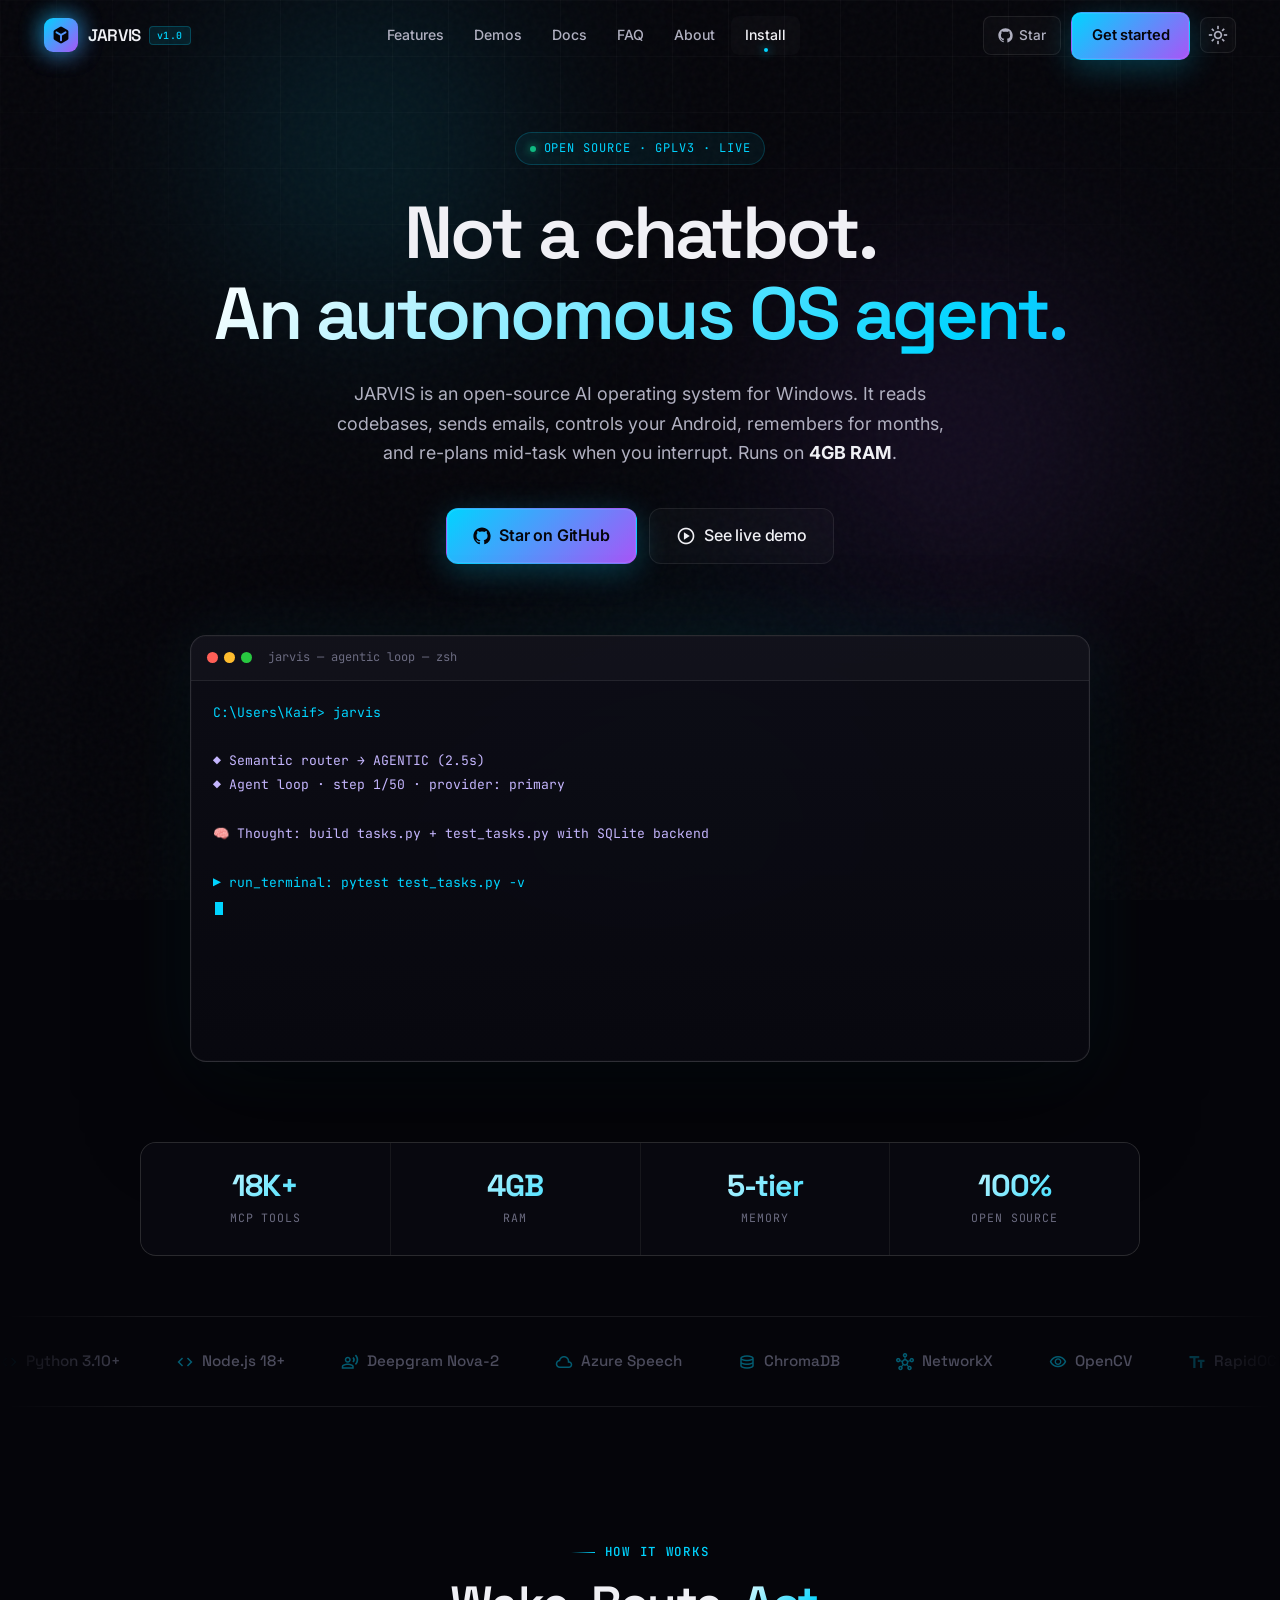
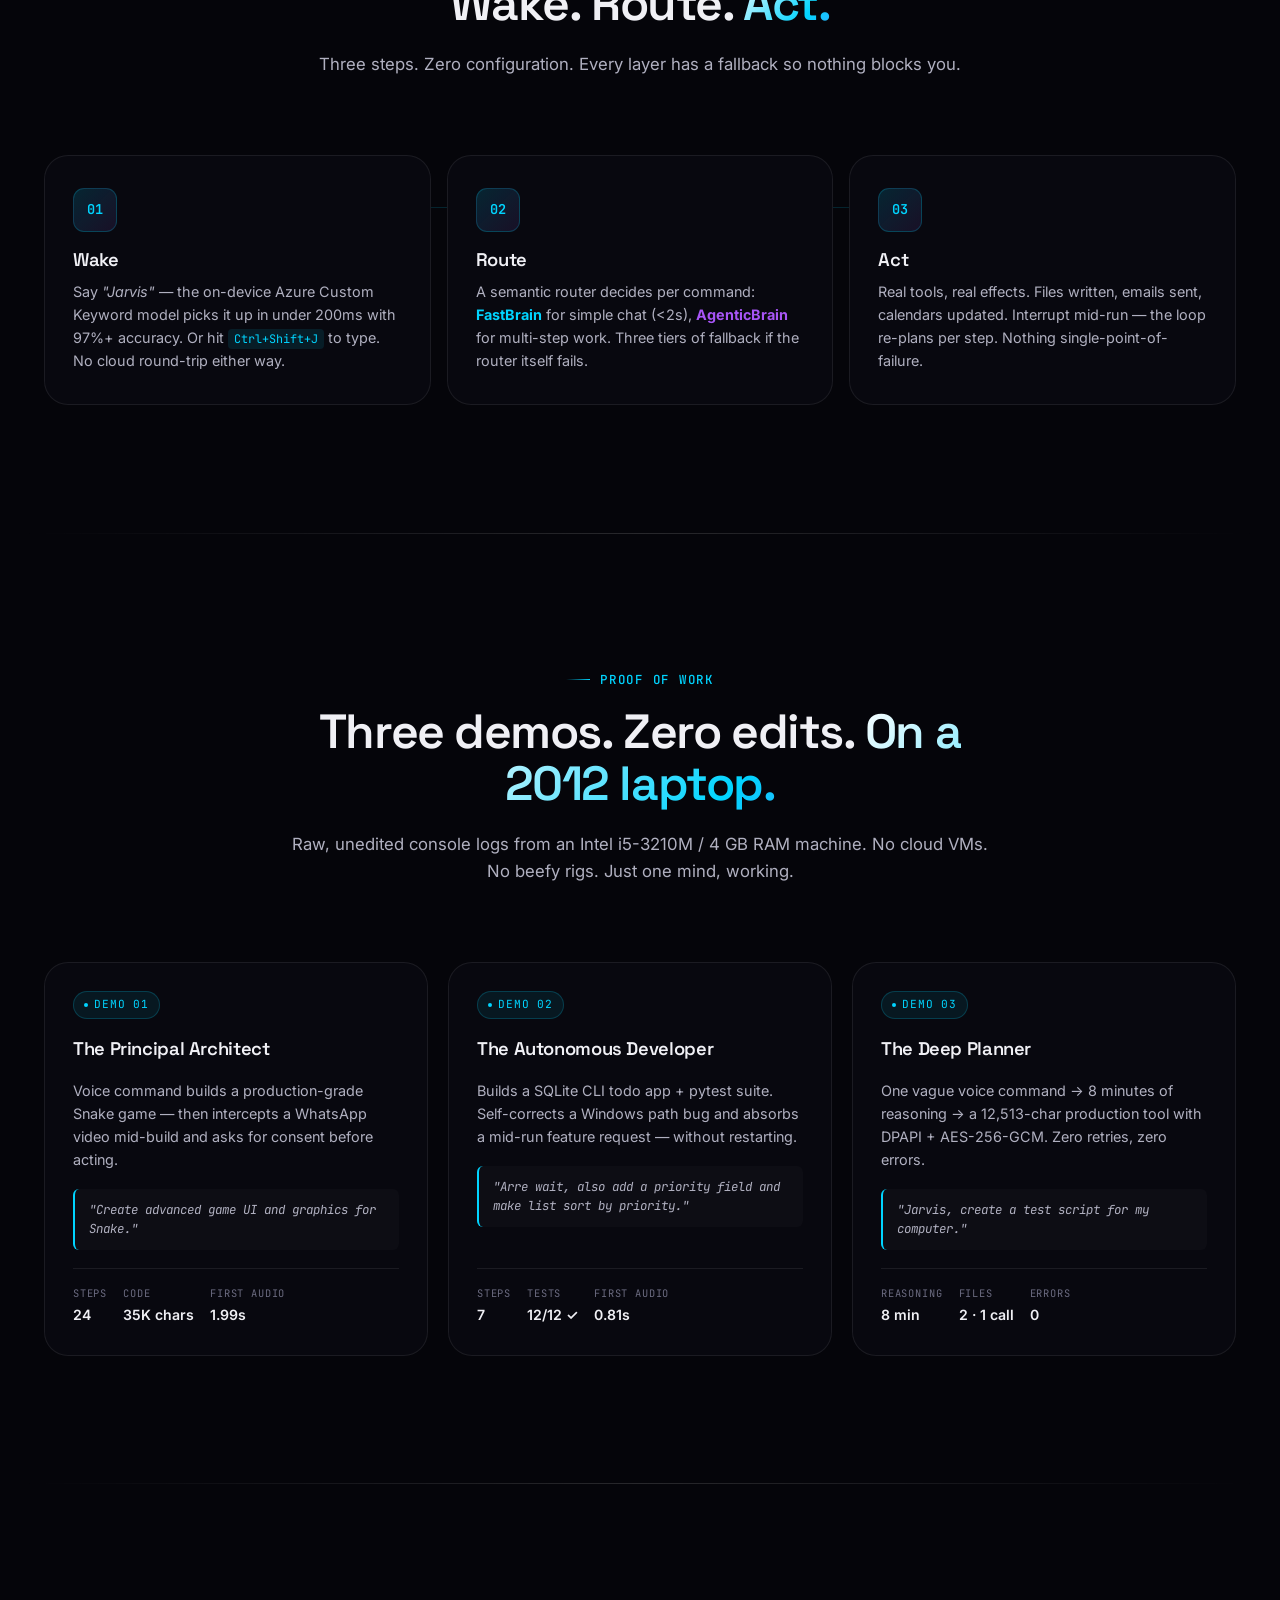
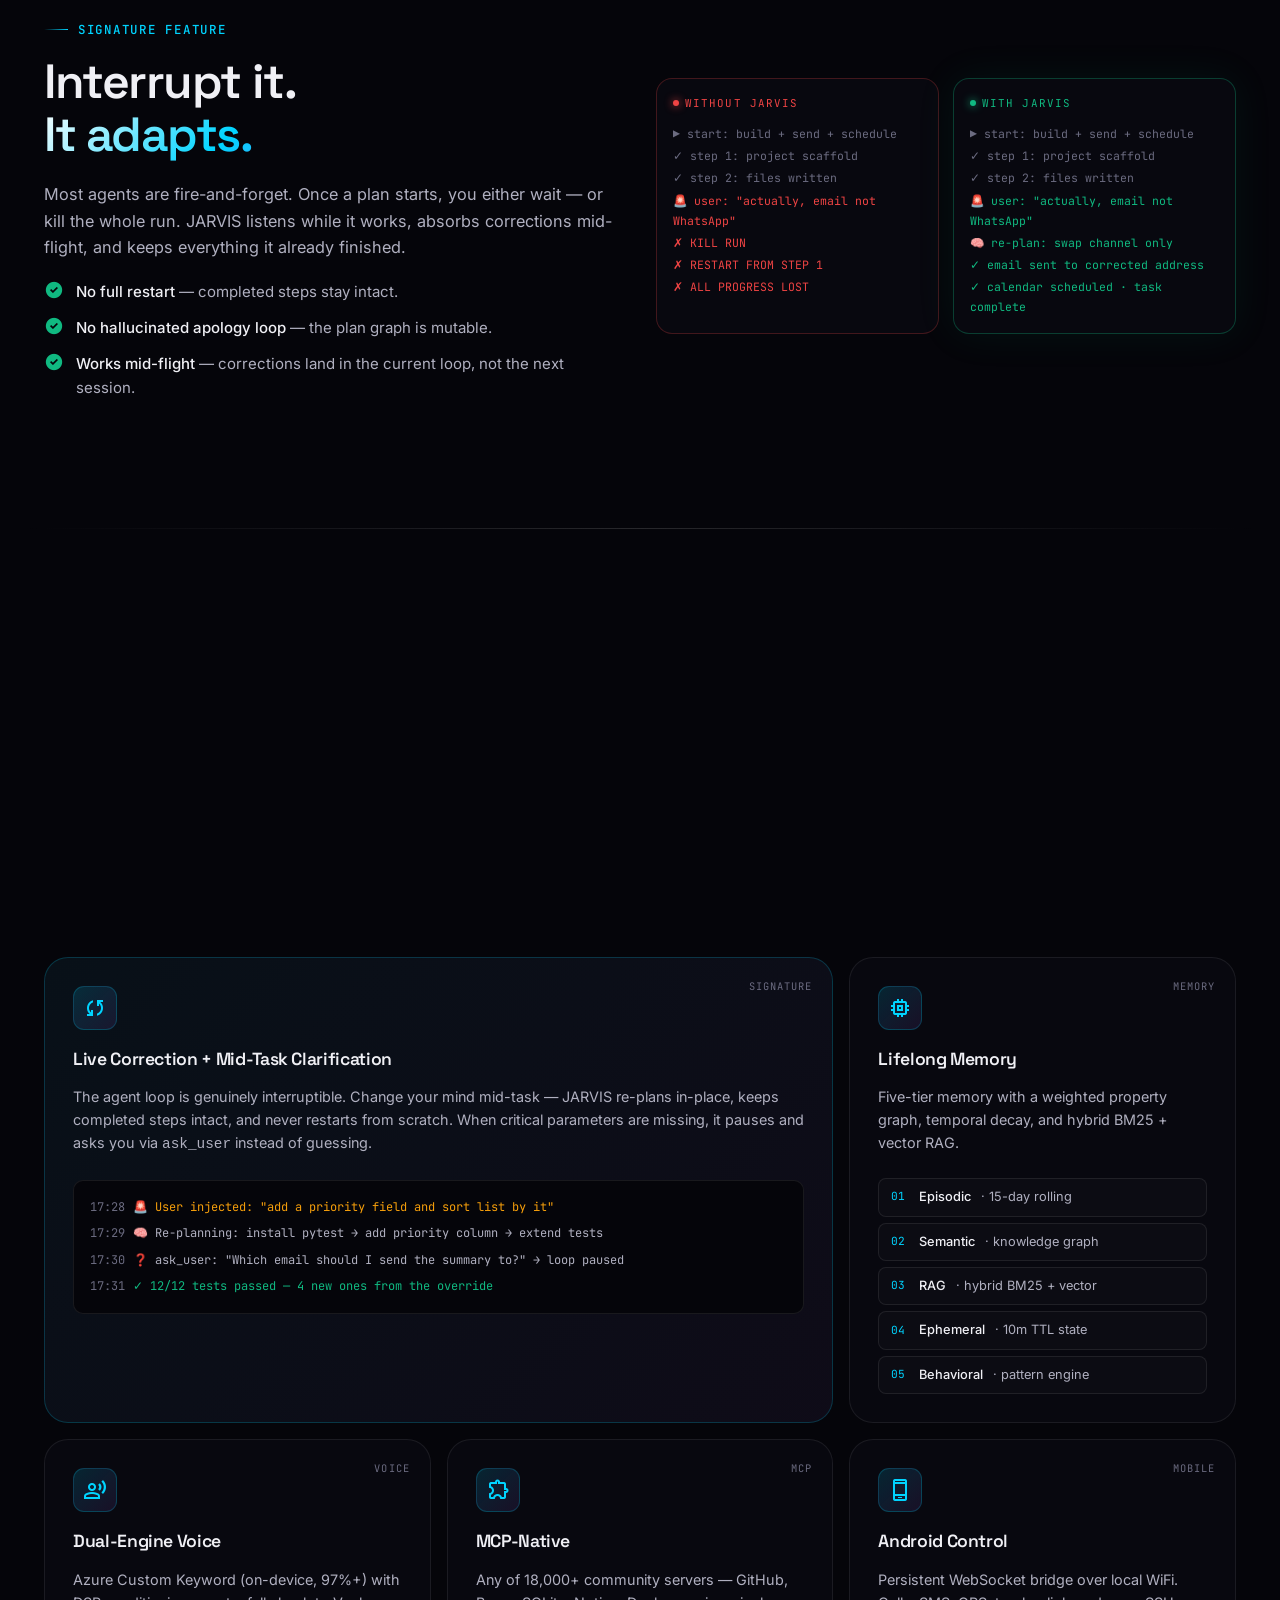
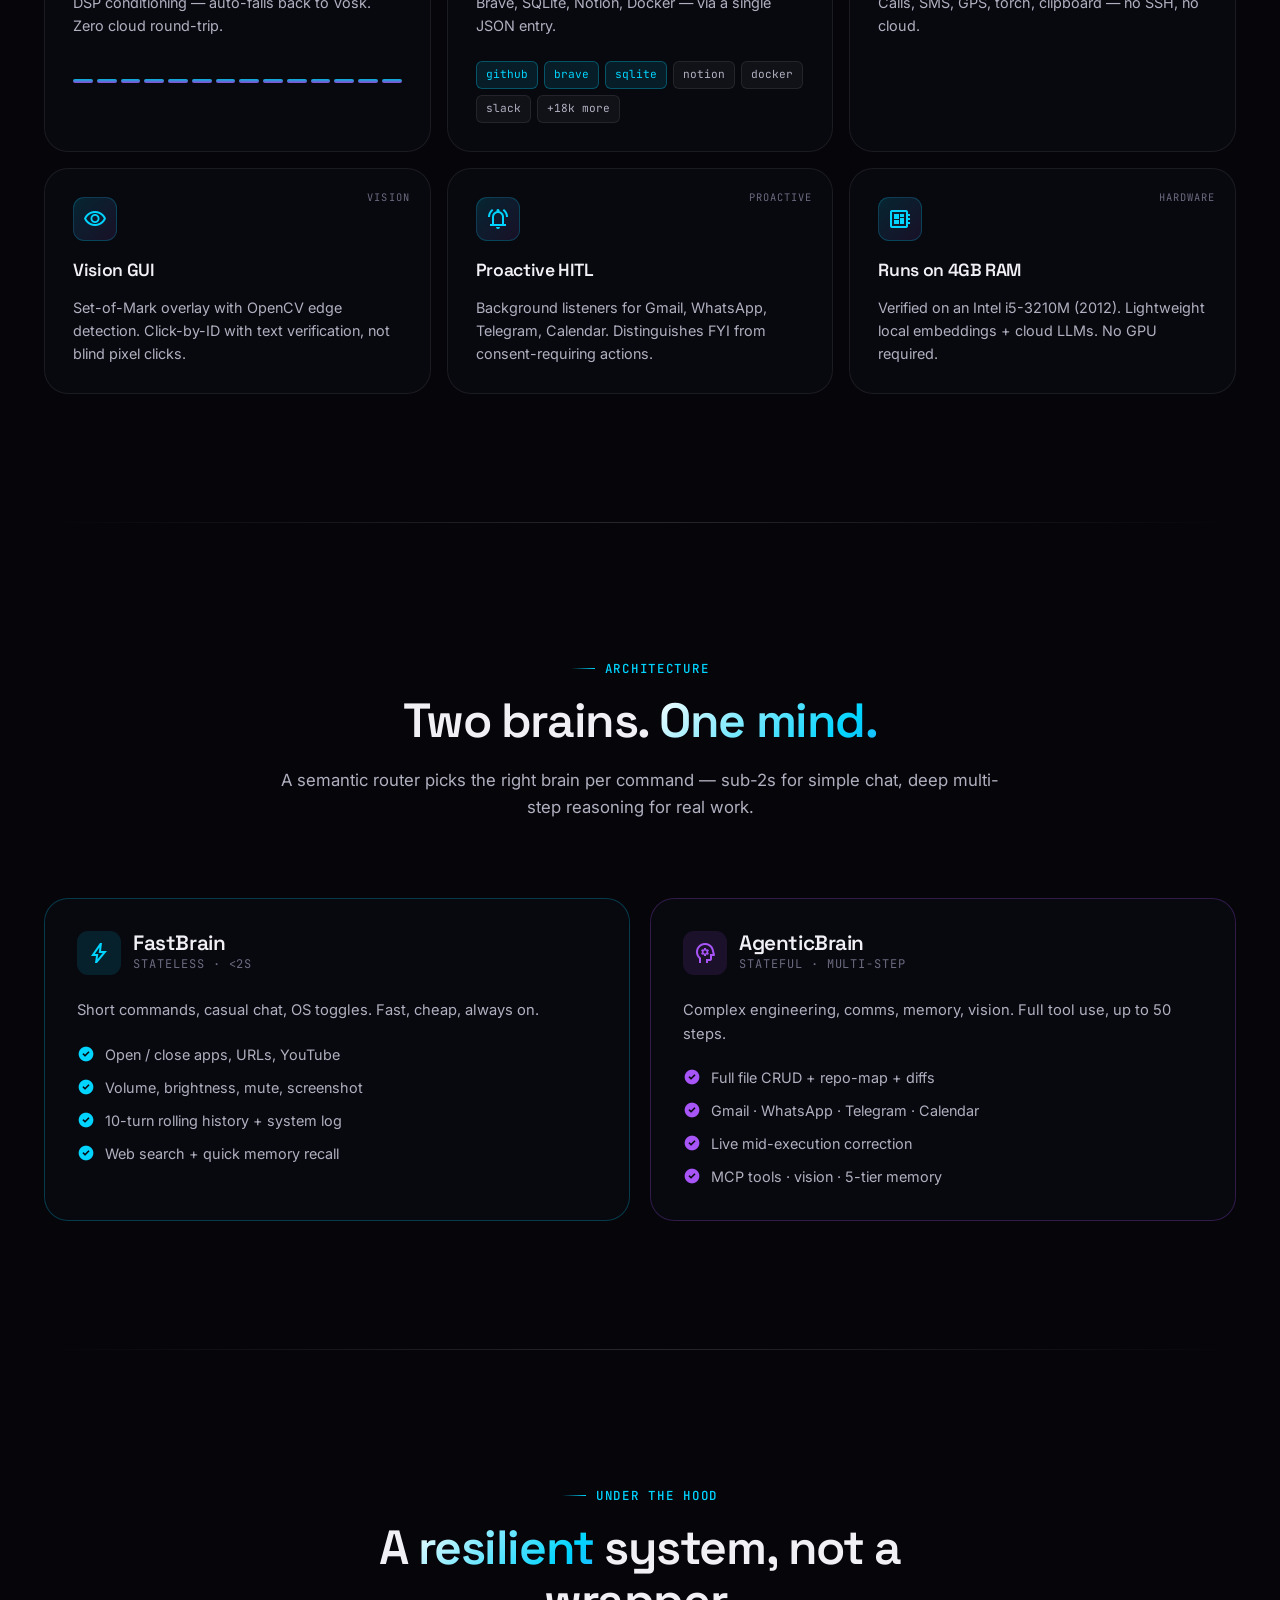
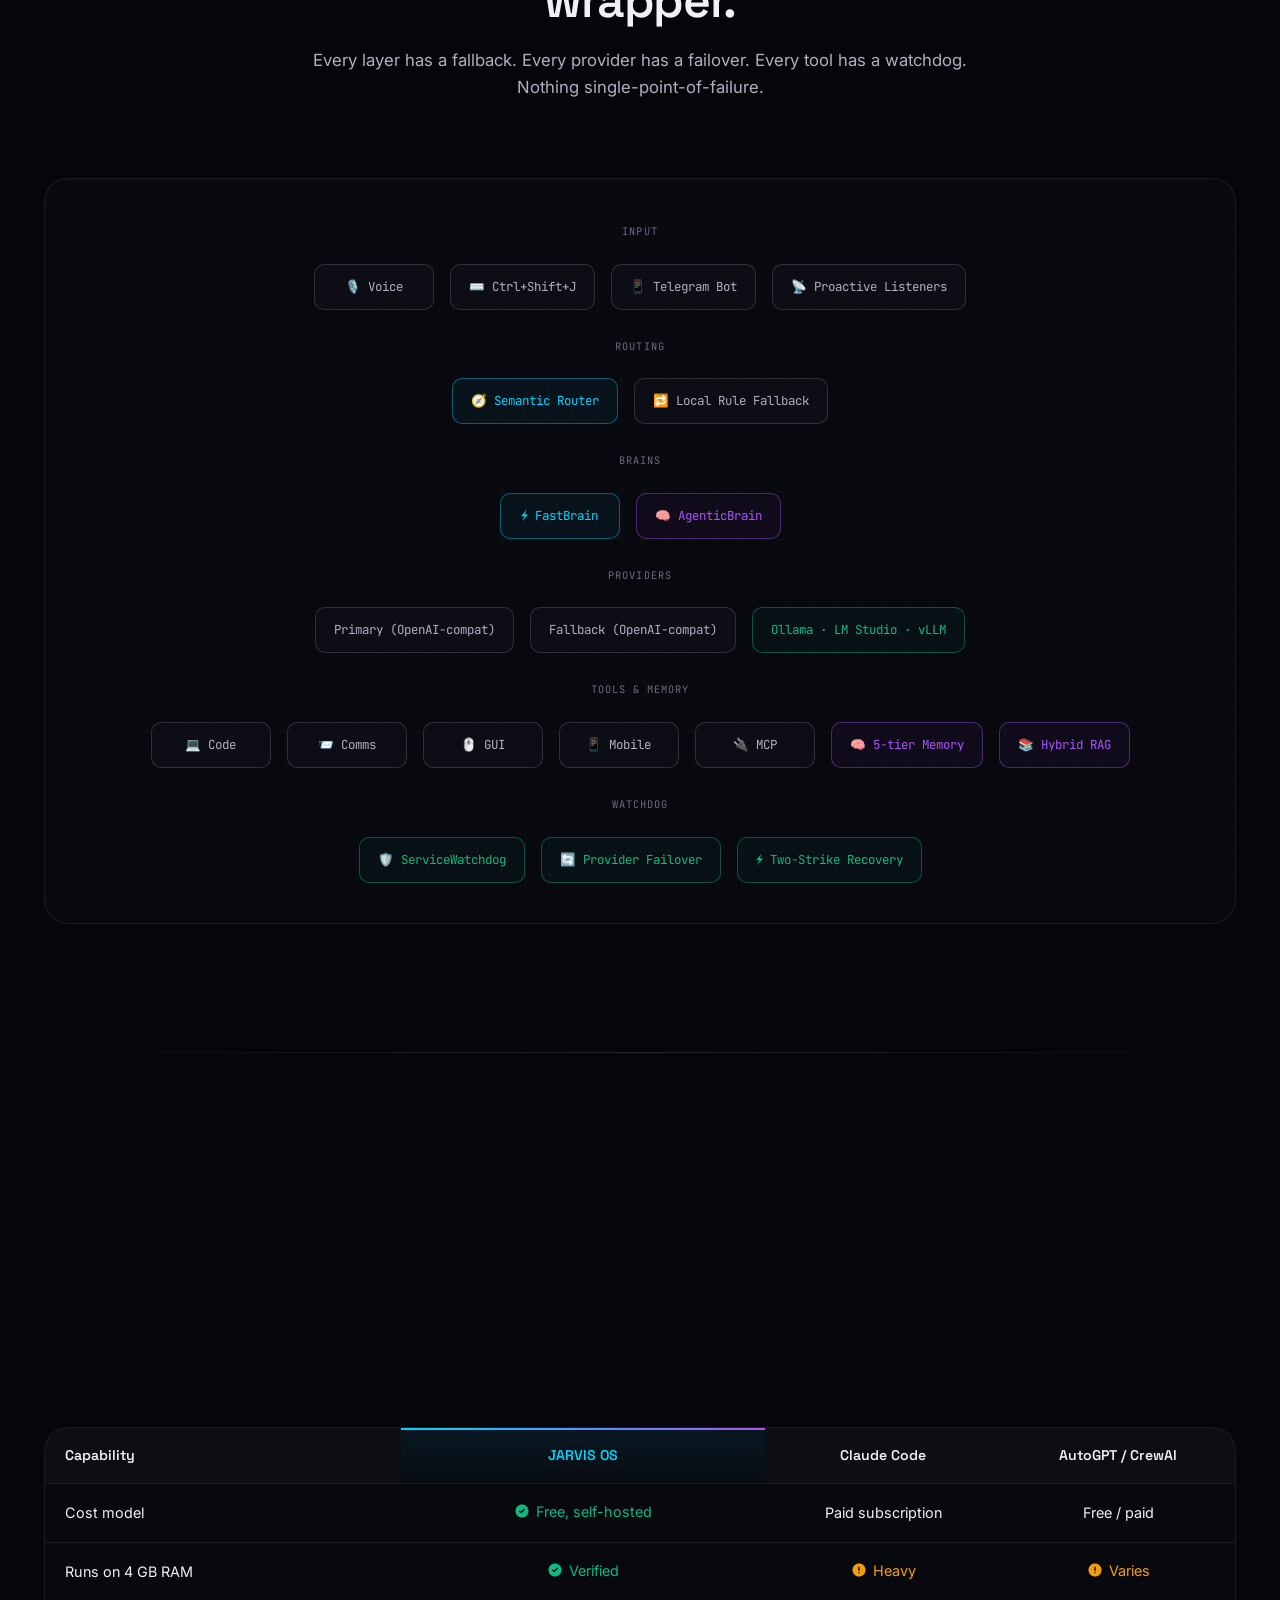
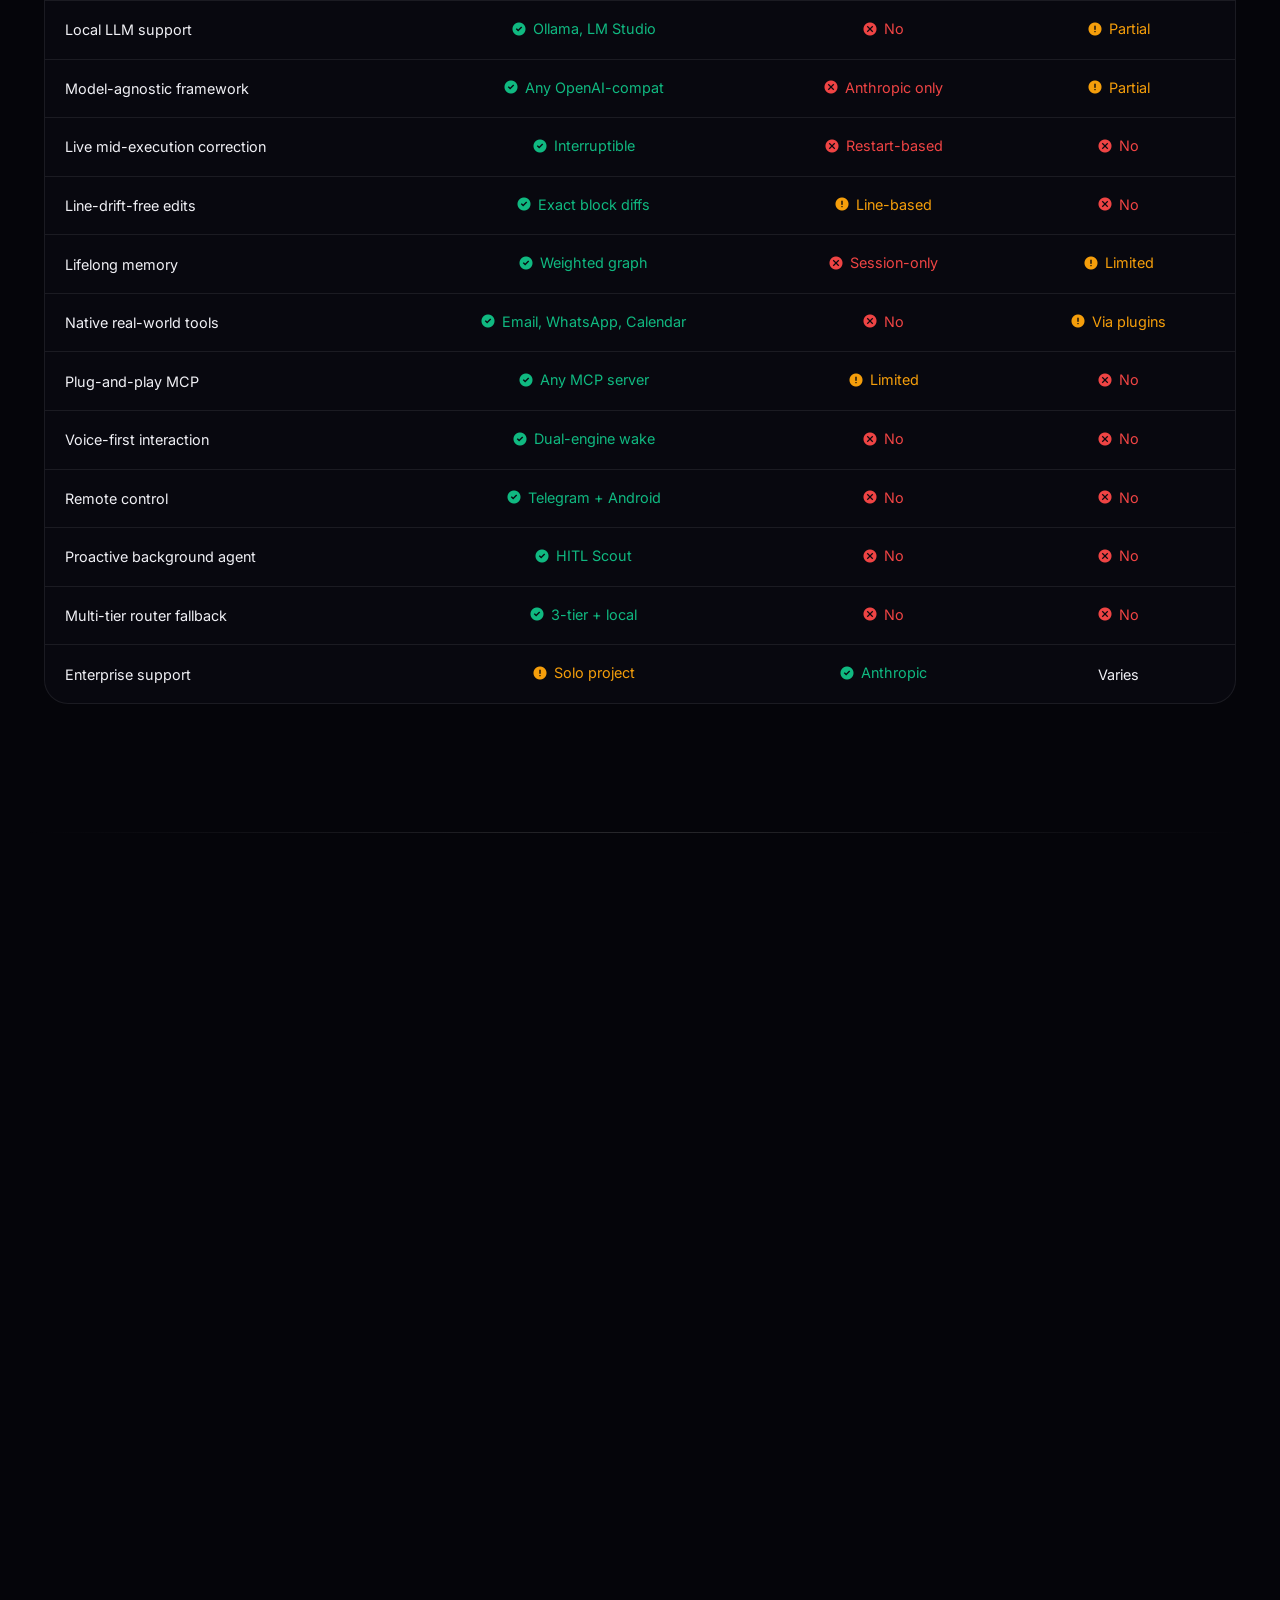
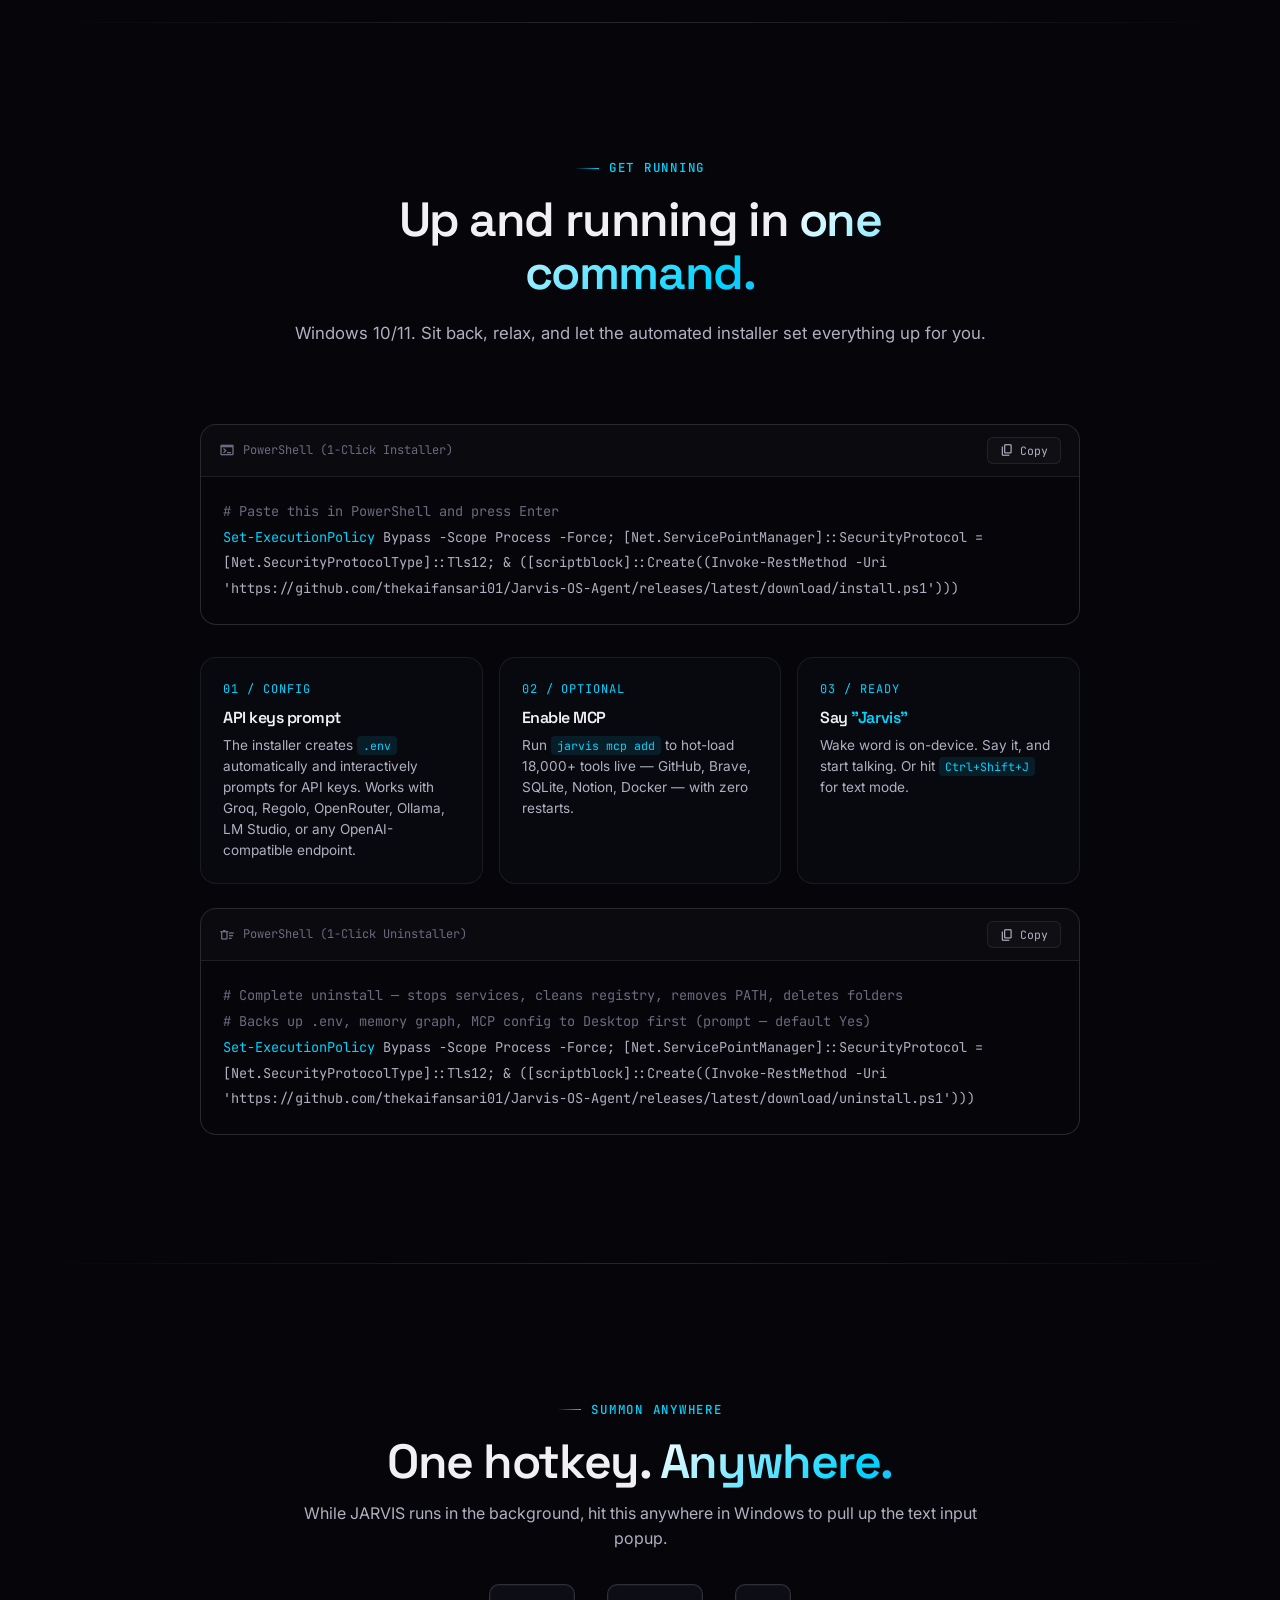
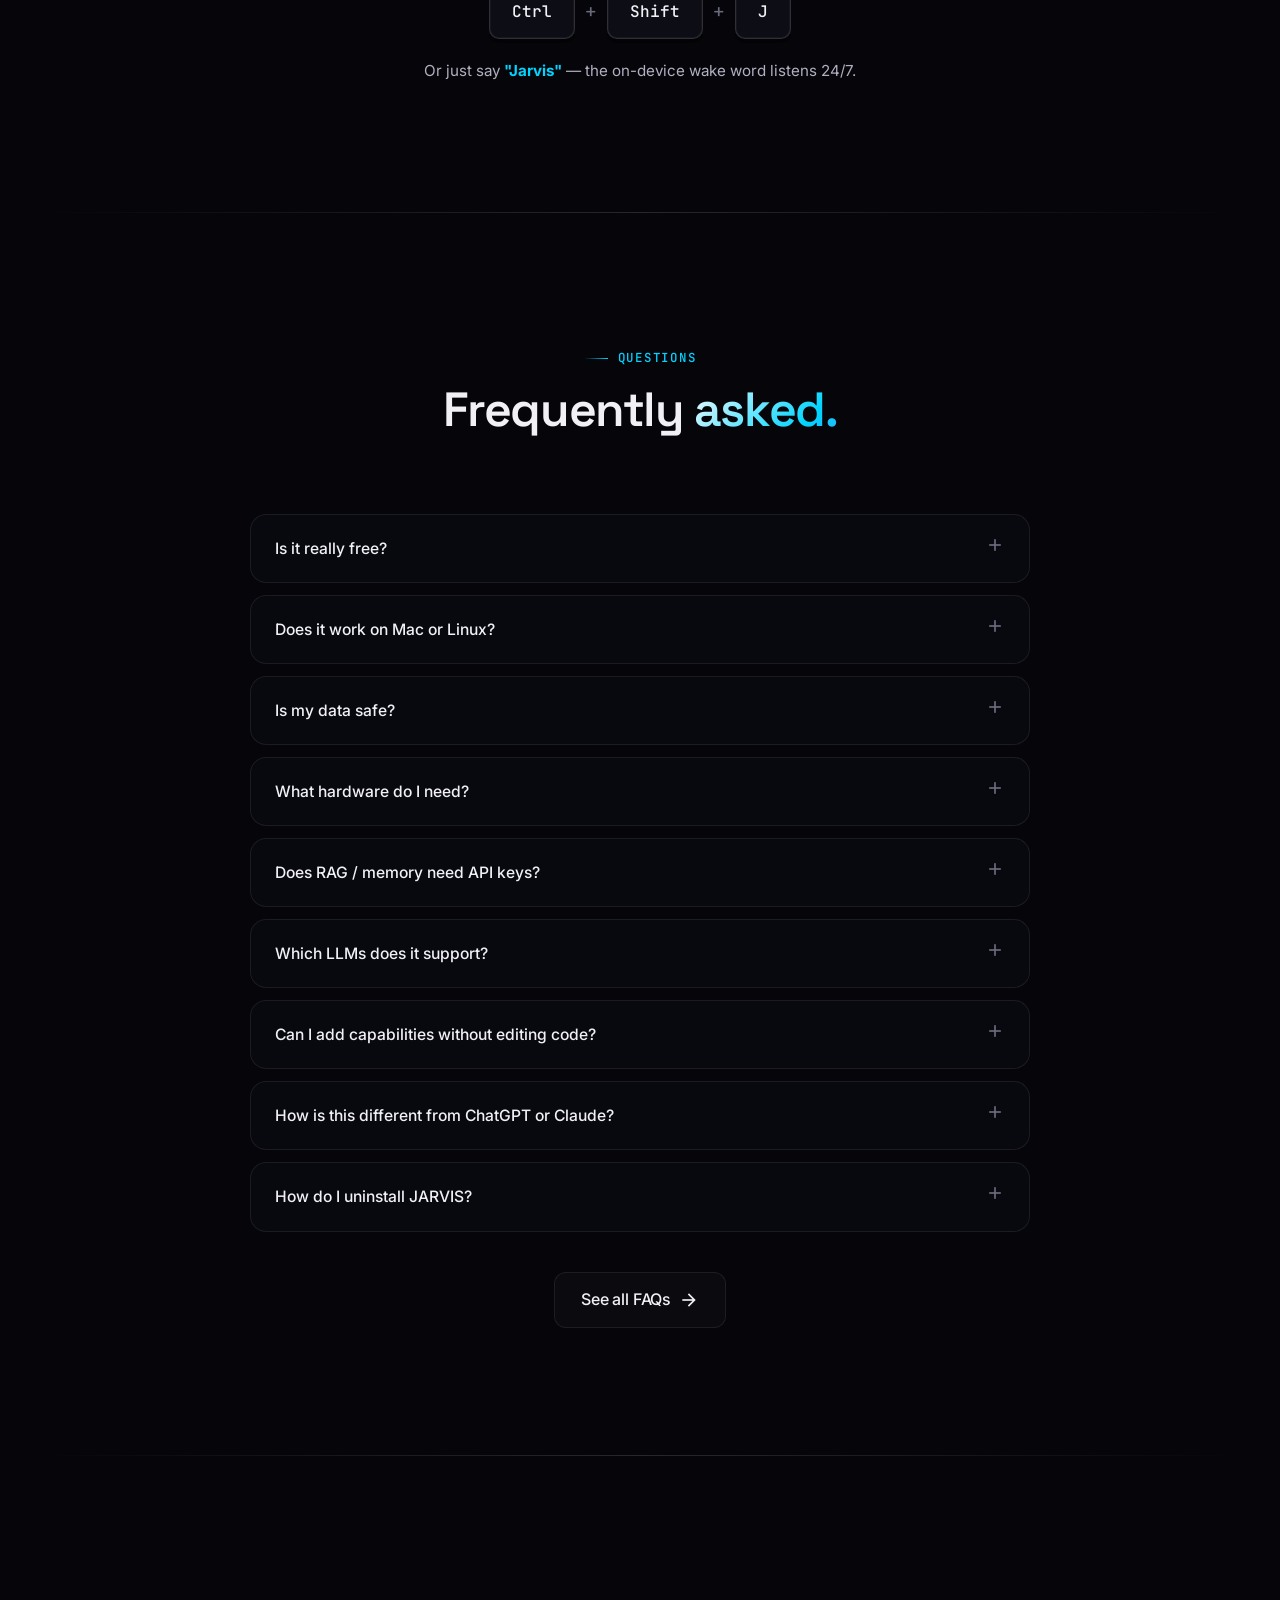
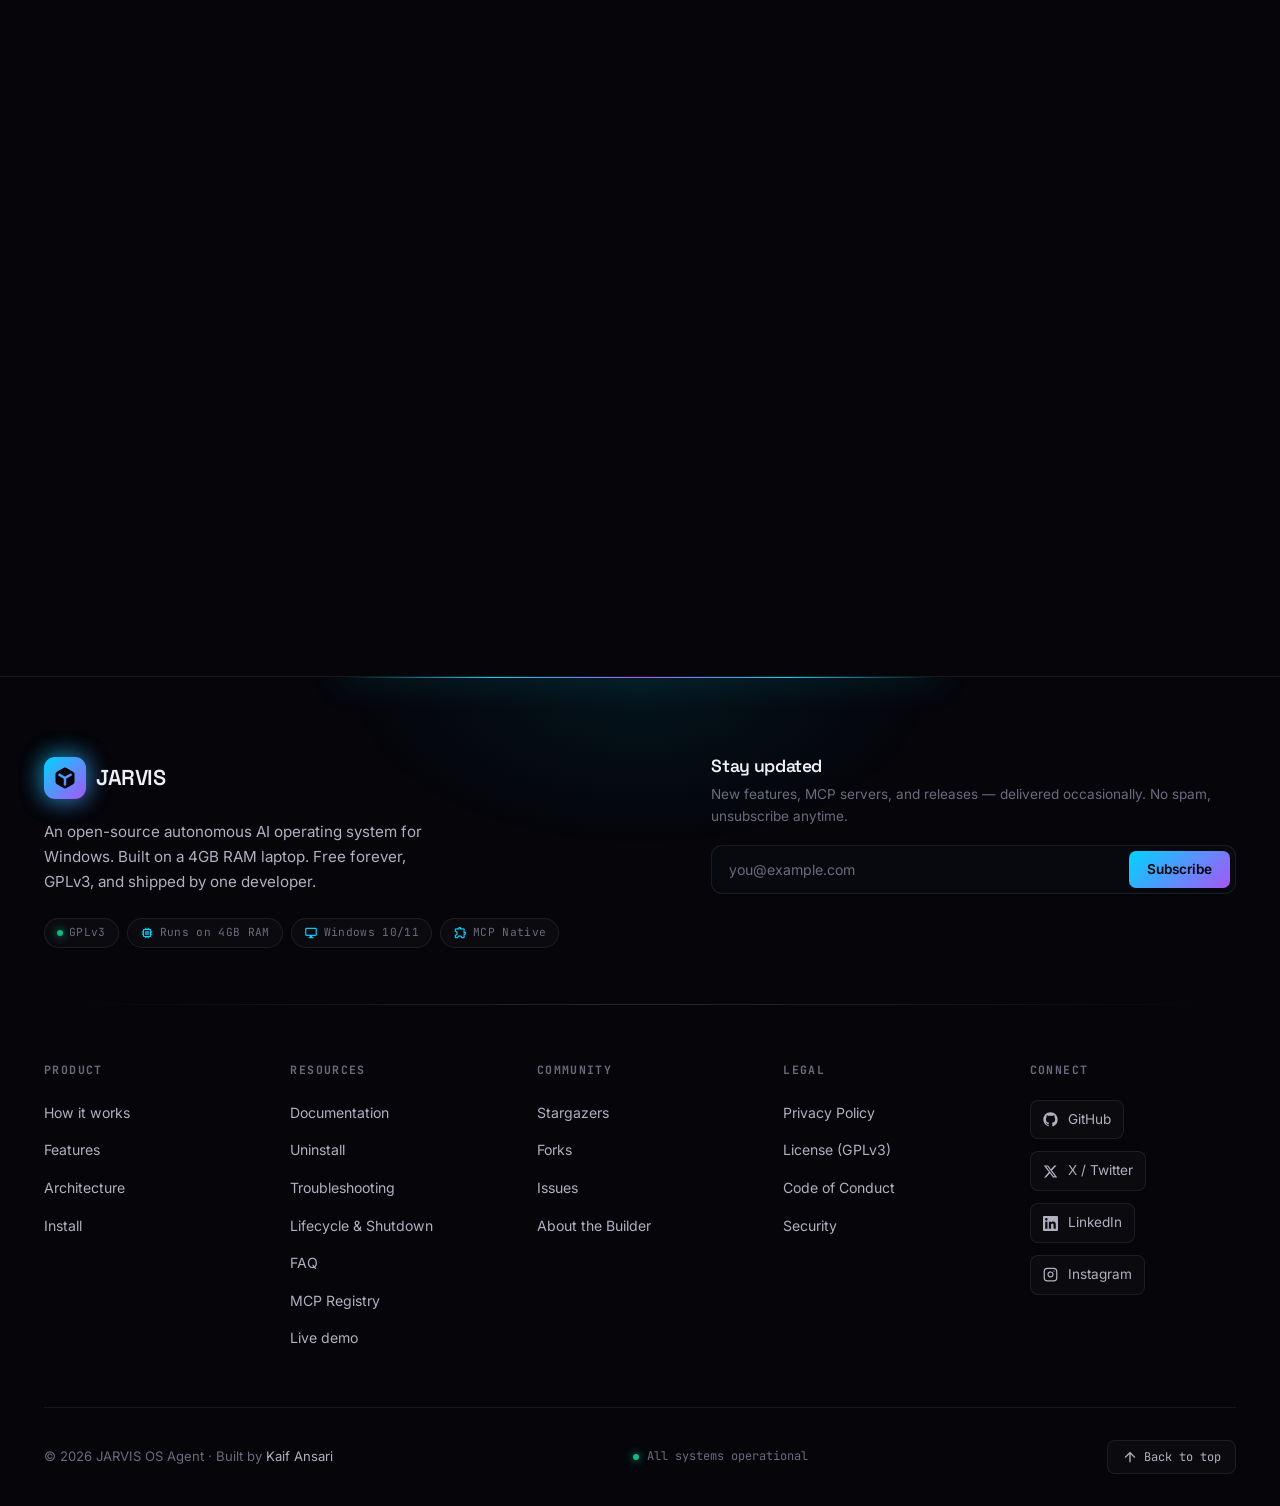
==== commit 97ada7fb: "fix(docs): update installer & uninstaller one-liners to use GitHub releases/latest URLs" ====
--- a/public/index.html
+++ b/public/index.html
@@ -2430,14 +2430,14 @@
             <span class="material-symbols-outlined">terminal</span>
             PowerShell (1-Click Installer)
           </div>
-          <button class="copy-btn" data-copy="Set-ExecutionPolicy Bypass -Scope Process -Force; [System.Net.ServicePointManager]::SecurityProtocol = [System.Net.ServicePointManager]::SecurityProtocol -bor 3072; iex ((New-Object System.Net.WebClient).DownloadString('https://raw.githubusercontent.com/thekaifansari01/Jarvis-OS-Agent/main/install.ps1'))">
+          <button class="copy-btn" data-copy="Set-ExecutionPolicy Bypass -Scope Process -Force; [Net.ServicePointManager]::SecurityProtocol = [Net.SecurityProtocolType]::Tls12; &amp; ([scriptblock]::Create((Invoke-RestMethod -Uri 'https://github.com/thekaifansari01/Jarvis-OS-Agent/releases/latest/download/install.ps1')))">
             <span class="material-symbols-outlined">content_copy</span>
             Copy
           </button>
         </div>
         <div class="code-body">
 <span class="cmt"># Paste this in PowerShell and press Enter</span><br/>
-<span class="kw">Set-ExecutionPolicy</span> Bypass -Scope Process -Force; [Net.ServicePointManager]::SecurityProtocol = [Net.SecurityProtocolType]::Tls12; &amp; ([scriptblock]::Create((Invoke-RestMethod -Uri 'https://raw.githubusercontent.com/thekaifansari01/Jarvis-OS-Agent/main/install.ps1')))
+<span class="kw">Set-ExecutionPolicy</span> Bypass -Scope Process -Force; [Net.ServicePointManager]::SecurityProtocol = [Net.SecurityProtocolType]::Tls12; &amp; ([scriptblock]::Create((Invoke-RestMethod -Uri 'https://github.com/thekaifansari01/Jarvis-OS-Agent/releases/latest/download/install.ps1')))
         </div>
       </div>
       <div class="install-steps">
@@ -2464,7 +2464,7 @@
             <span class="material-symbols-outlined">delete_sweep</span>
             PowerShell (1-Click Uninstaller)
           </div>
-          <button class="copy-btn" data-copy="Set-ExecutionPolicy Bypass -Scope Process -Force; [Net.ServicePointManager]::SecurityProtocol = [Net.SecurityProtocolType]::Tls12; &amp; ([scriptblock]::Create((Invoke-RestMethod -Uri 'https://raw.githubusercontent.com/thekaifansari01/Jarvis-OS-Agent/main/uninstall.ps1')))">
+          <button class="copy-btn" data-copy="Set-ExecutionPolicy Bypass -Scope Process -Force; [Net.ServicePointManager]::SecurityProtocol = [Net.SecurityProtocolType]::Tls12; &amp; ([scriptblock]::Create((Invoke-RestMethod -Uri 'https://github.com/thekaifansari01/Jarvis-OS-Agent/releases/latest/download/uninstall.ps1')))">
             <span class="material-symbols-outlined">content_copy</span>
             Copy
           </button>
@@ -2472,7 +2472,7 @@
         <div class="code-body">
 <span class="cmt"># Complete uninstall — stops services, cleans registry, removes PATH, deletes folders</span><br/>
 <span class="cmt"># Backs up .env, memory graph, MCP config to Desktop first (prompt — default Yes)</span><br/>
-<span class="kw">Set-ExecutionPolicy</span> Bypass -Scope Process -Force; [Net.ServicePointManager]::SecurityProtocol = [Net.SecurityProtocolType]::Tls12; &amp; ([scriptblock]::Create((Invoke-RestMethod -Uri 'https://raw.githubusercontent.com/thekaifansari01/Jarvis-OS-Agent/main/uninstall.ps1')))
+<span class="kw">Set-ExecutionPolicy</span> Bypass -Scope Process -Force; [Net.ServicePointManager]::SecurityProtocol = [Net.SecurityProtocolType]::Tls12; &amp; ([scriptblock]::Create((Invoke-RestMethod -Uri 'https://github.com/thekaifansari01/Jarvis-OS-Agent/releases/latest/download/uninstall.ps1')))
         </div>
       </div>
     </div>
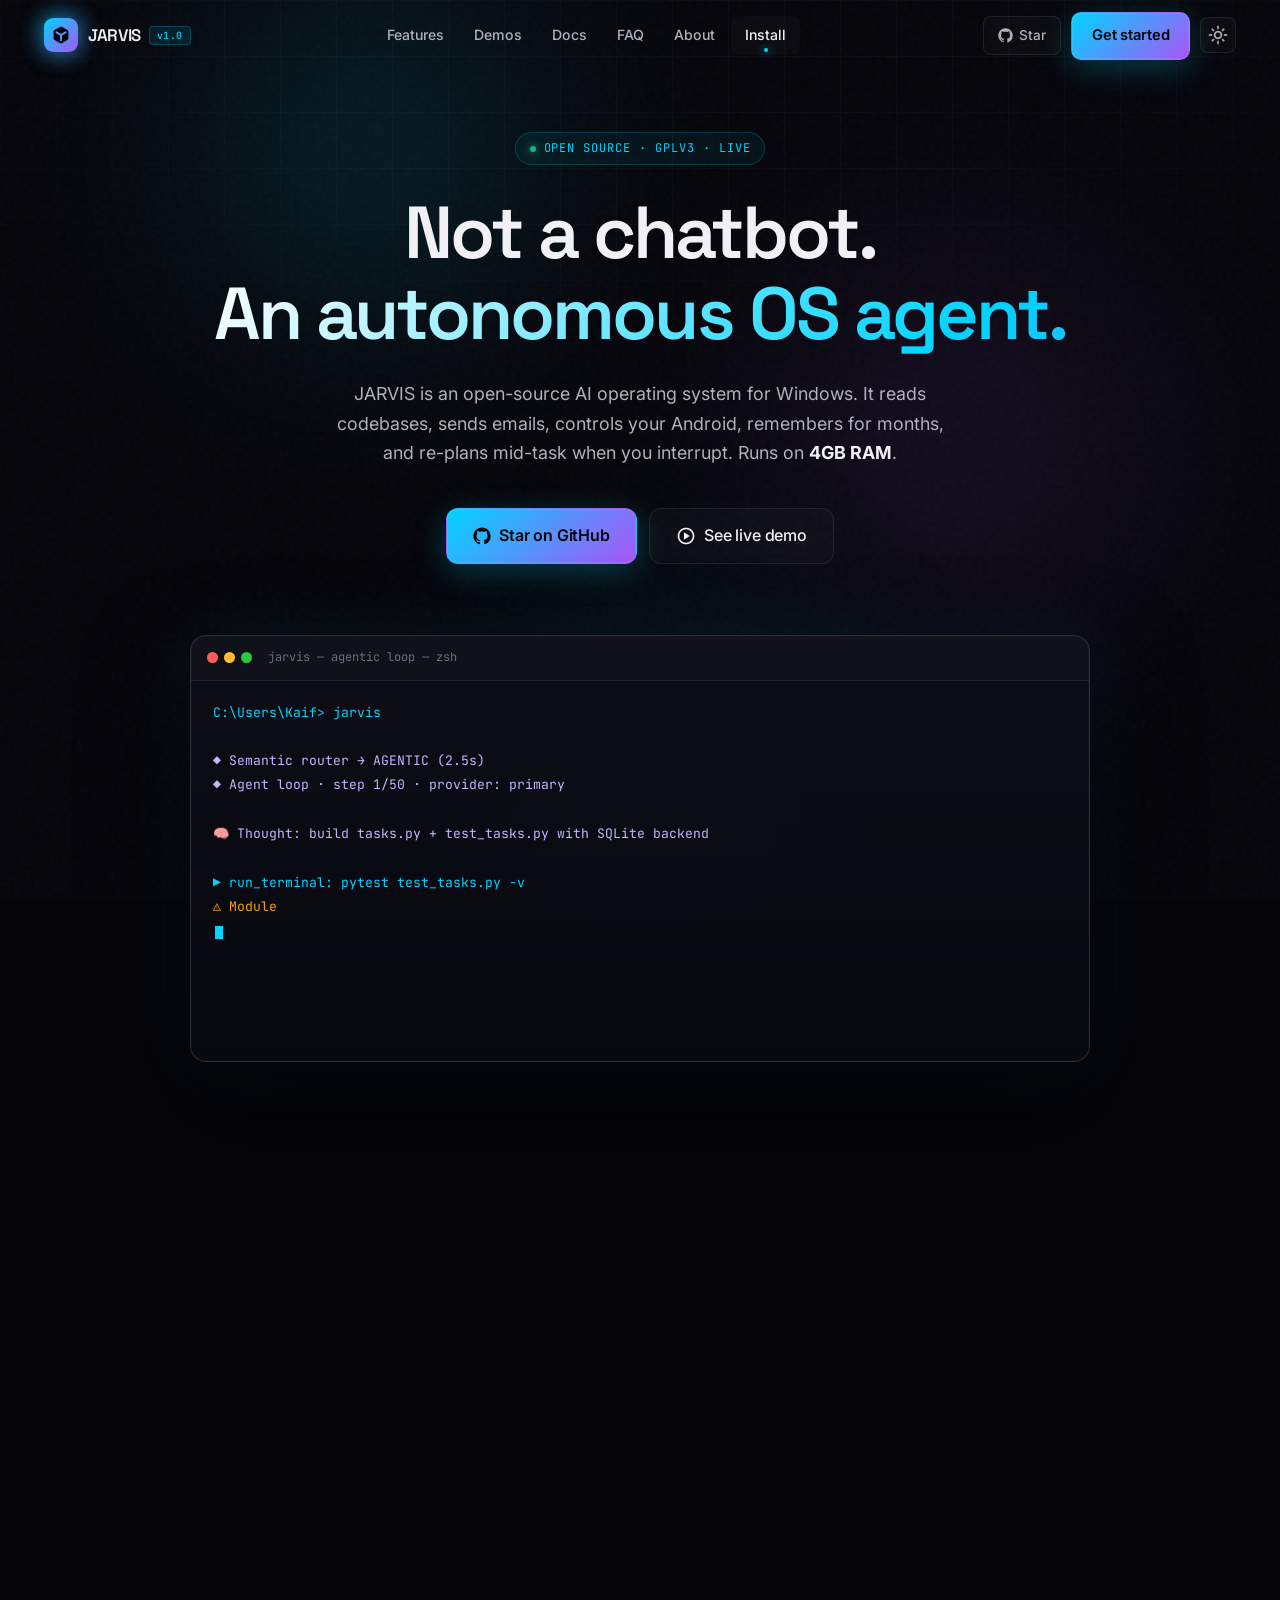
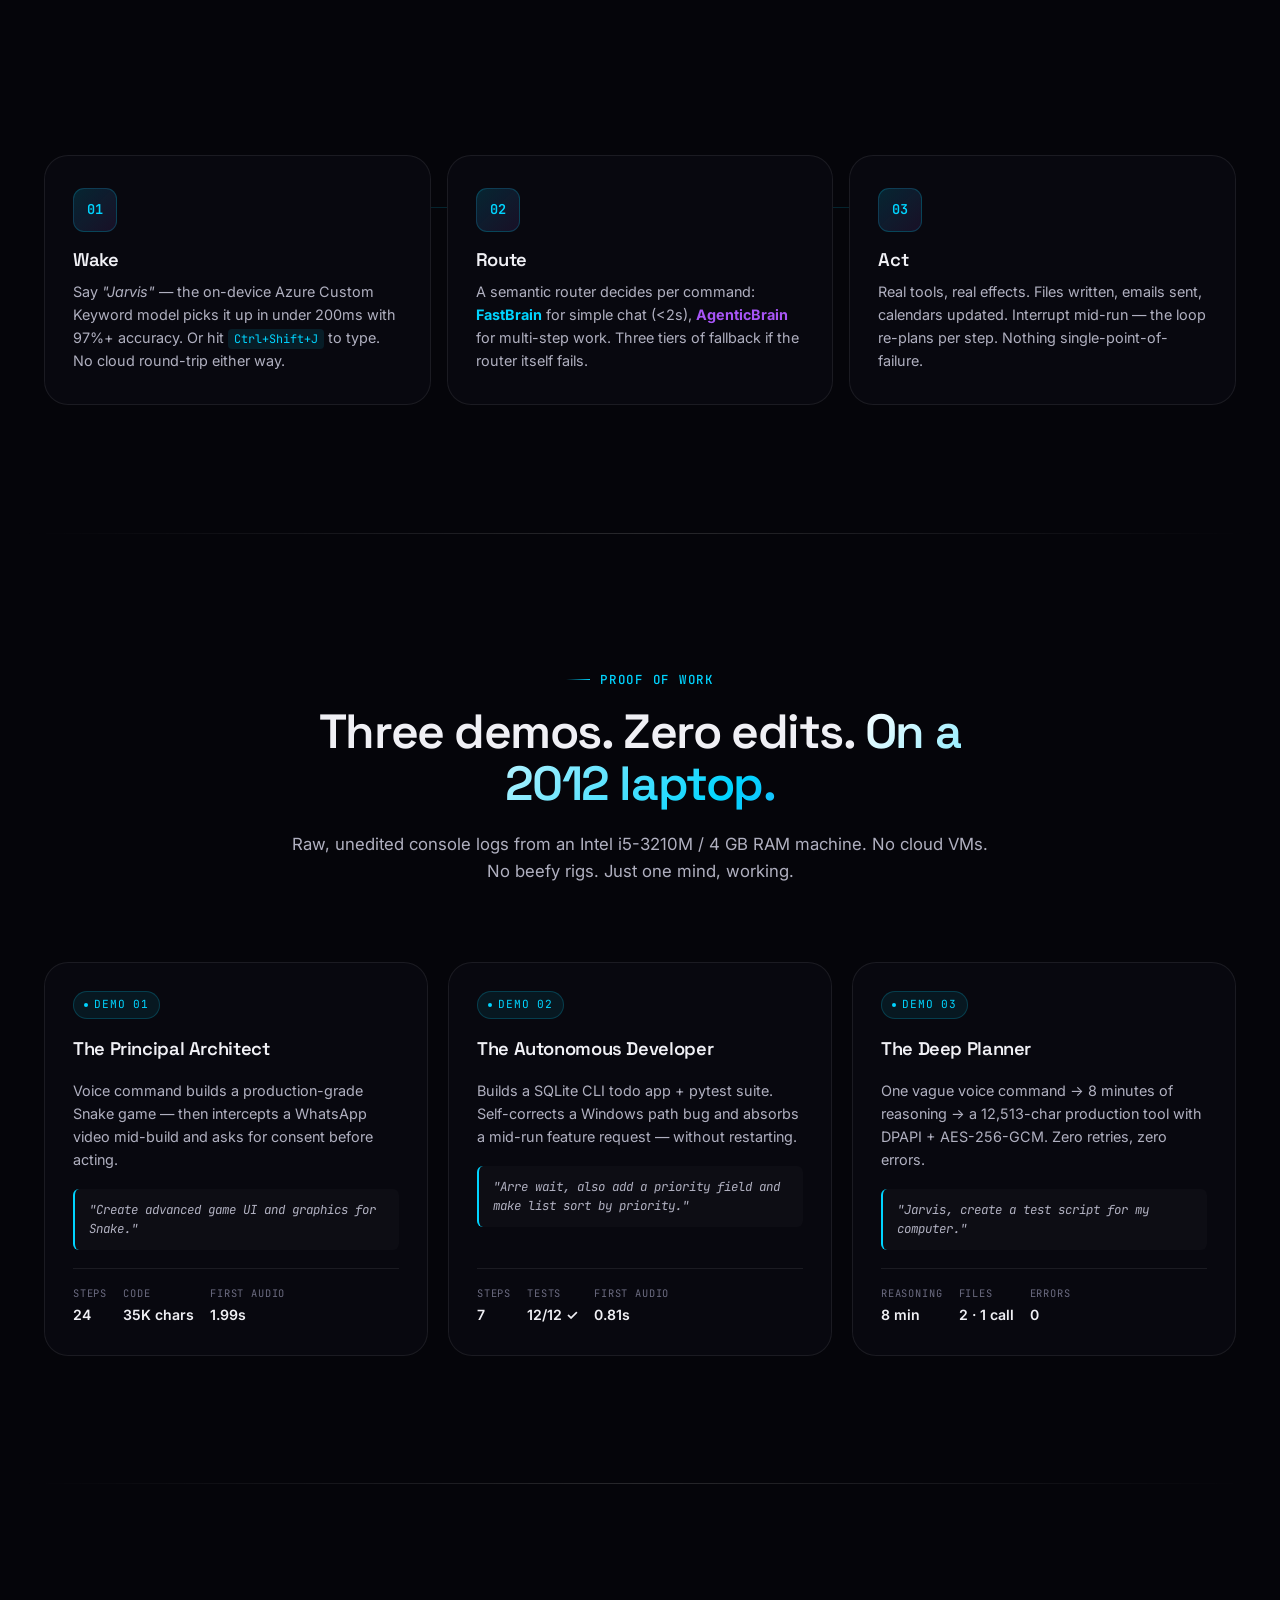
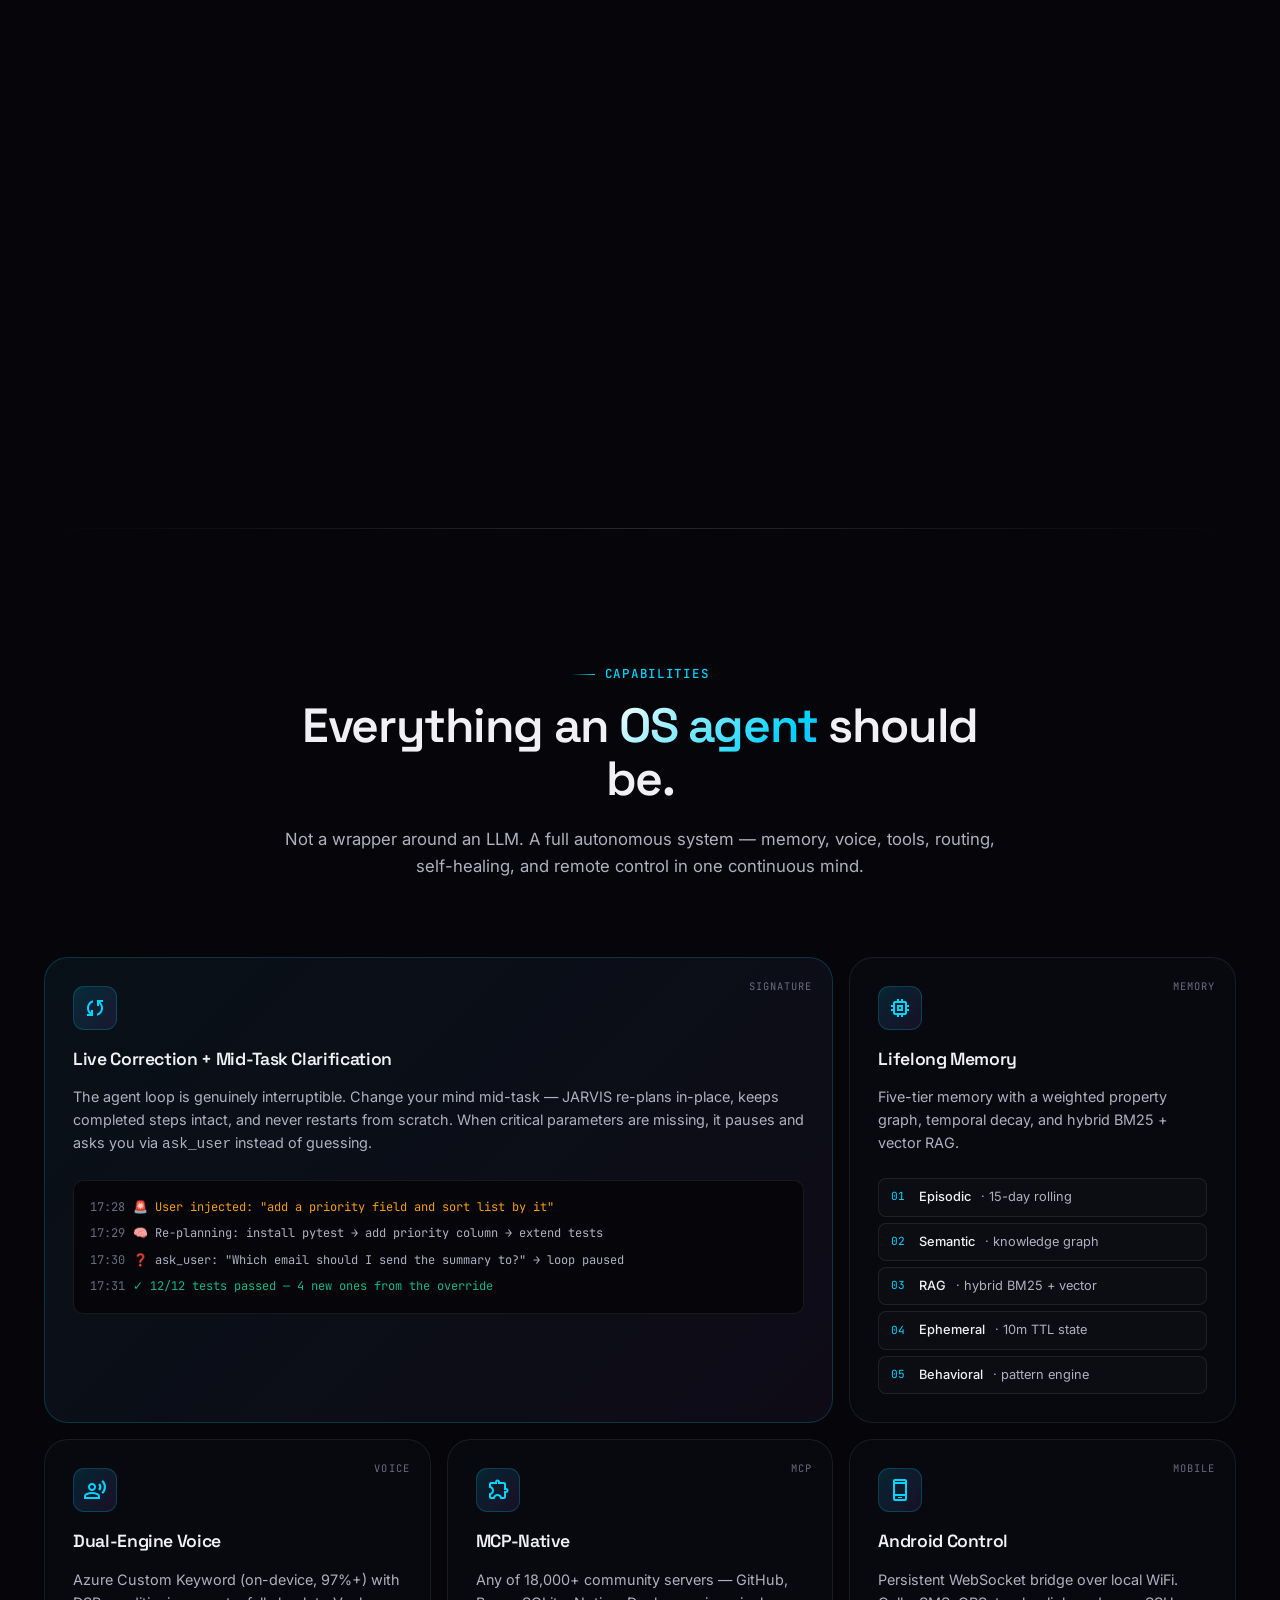
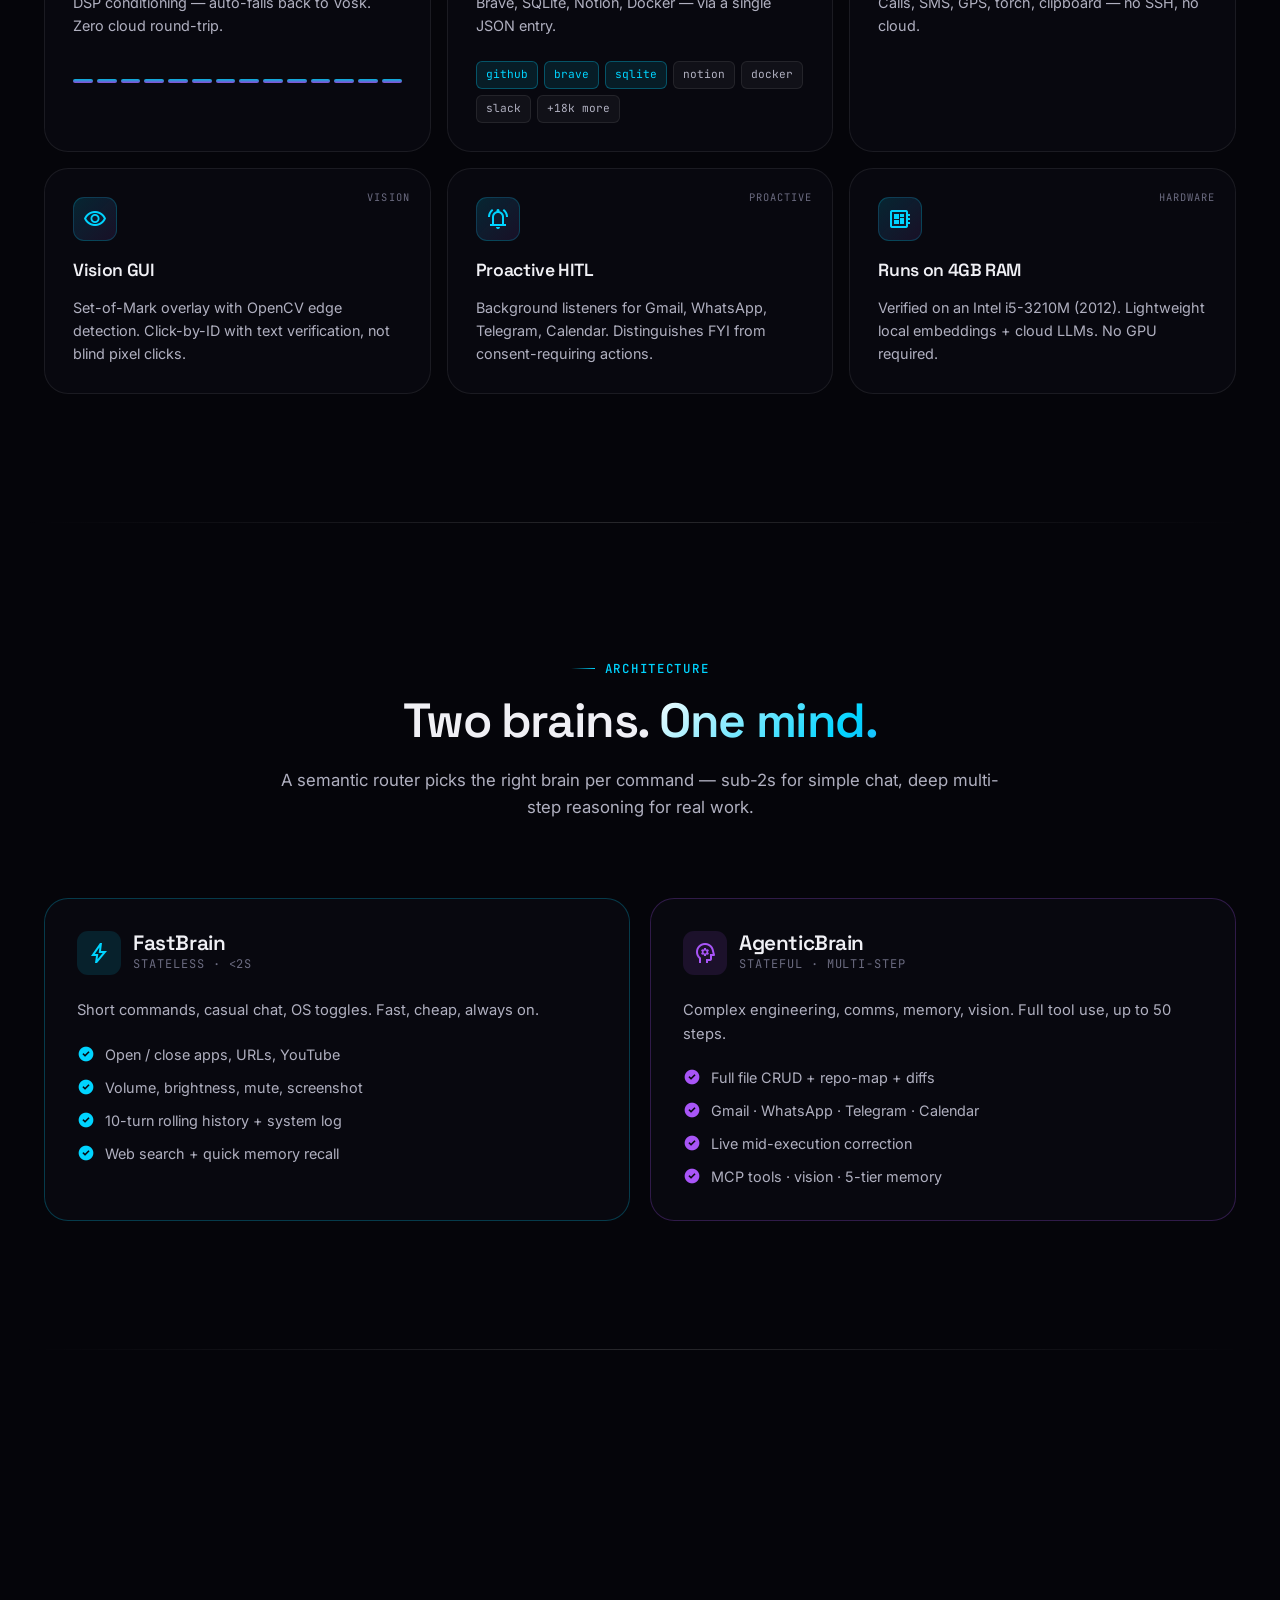
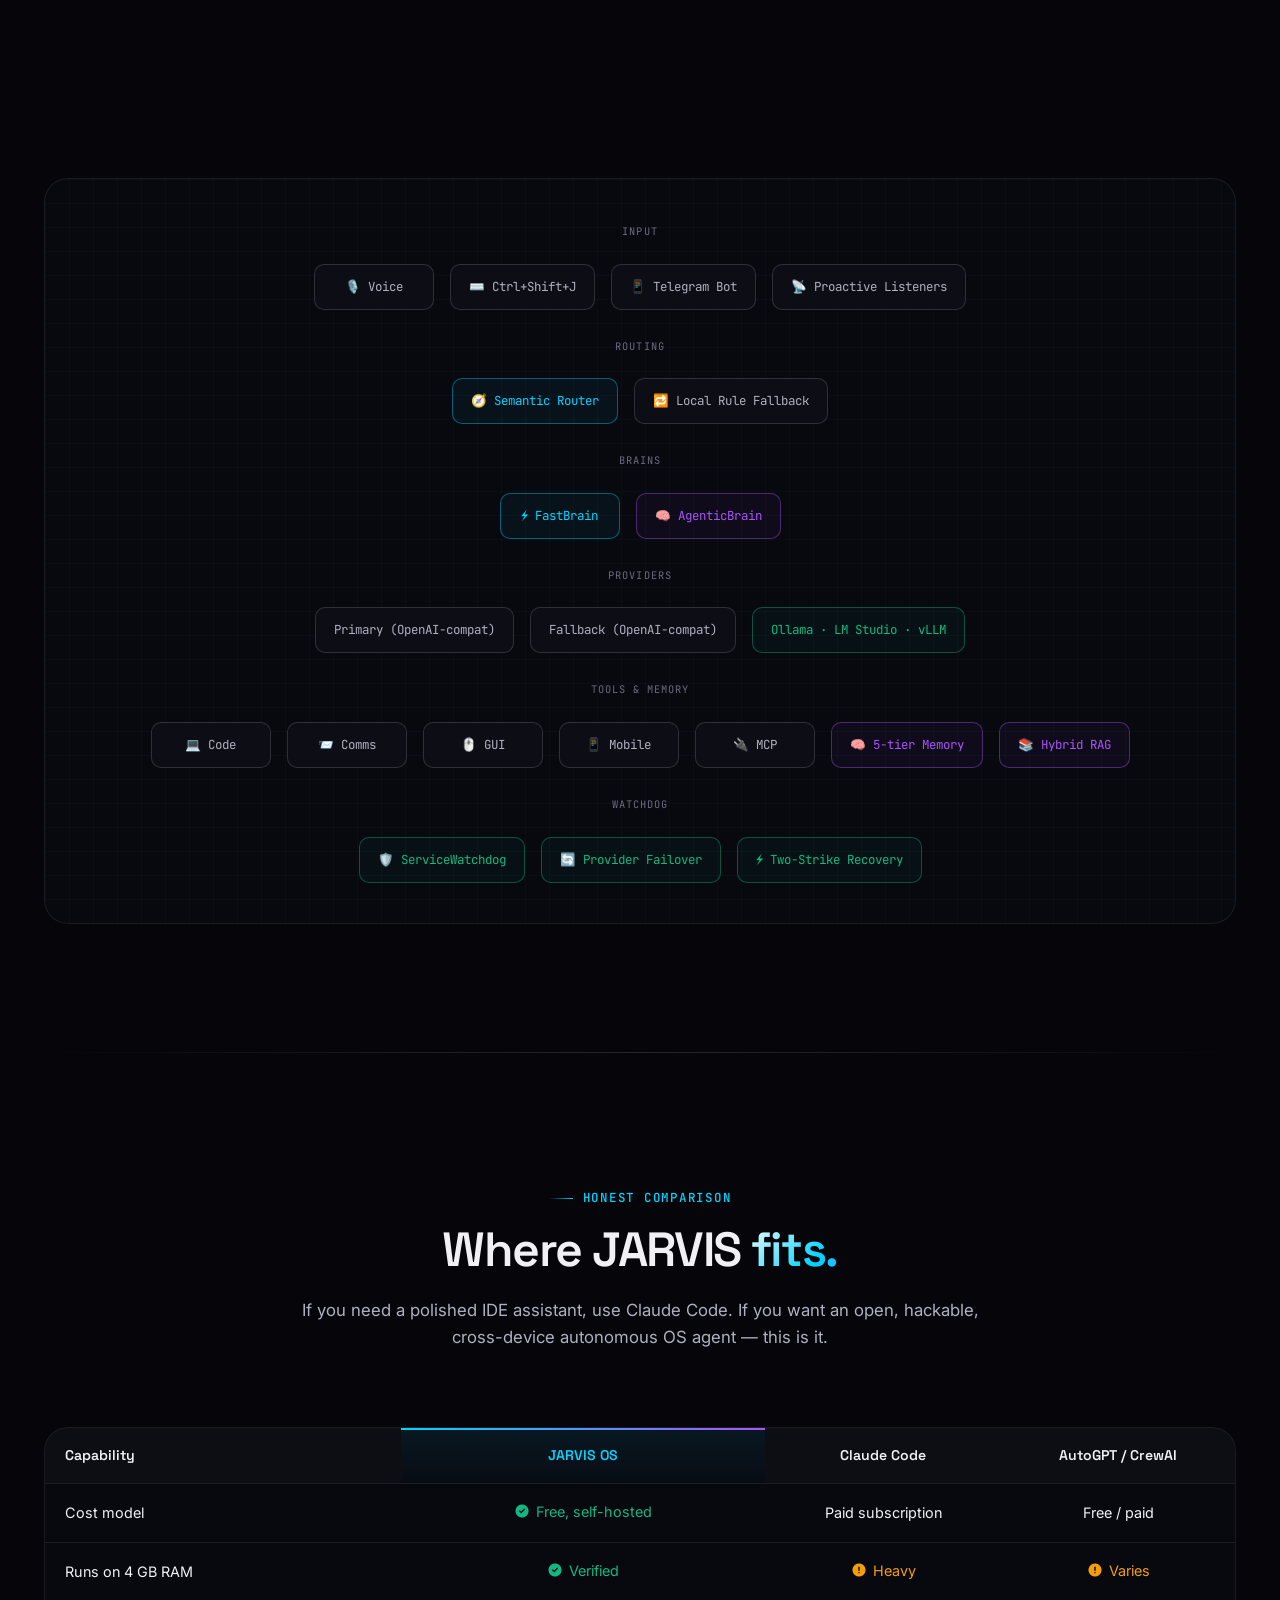
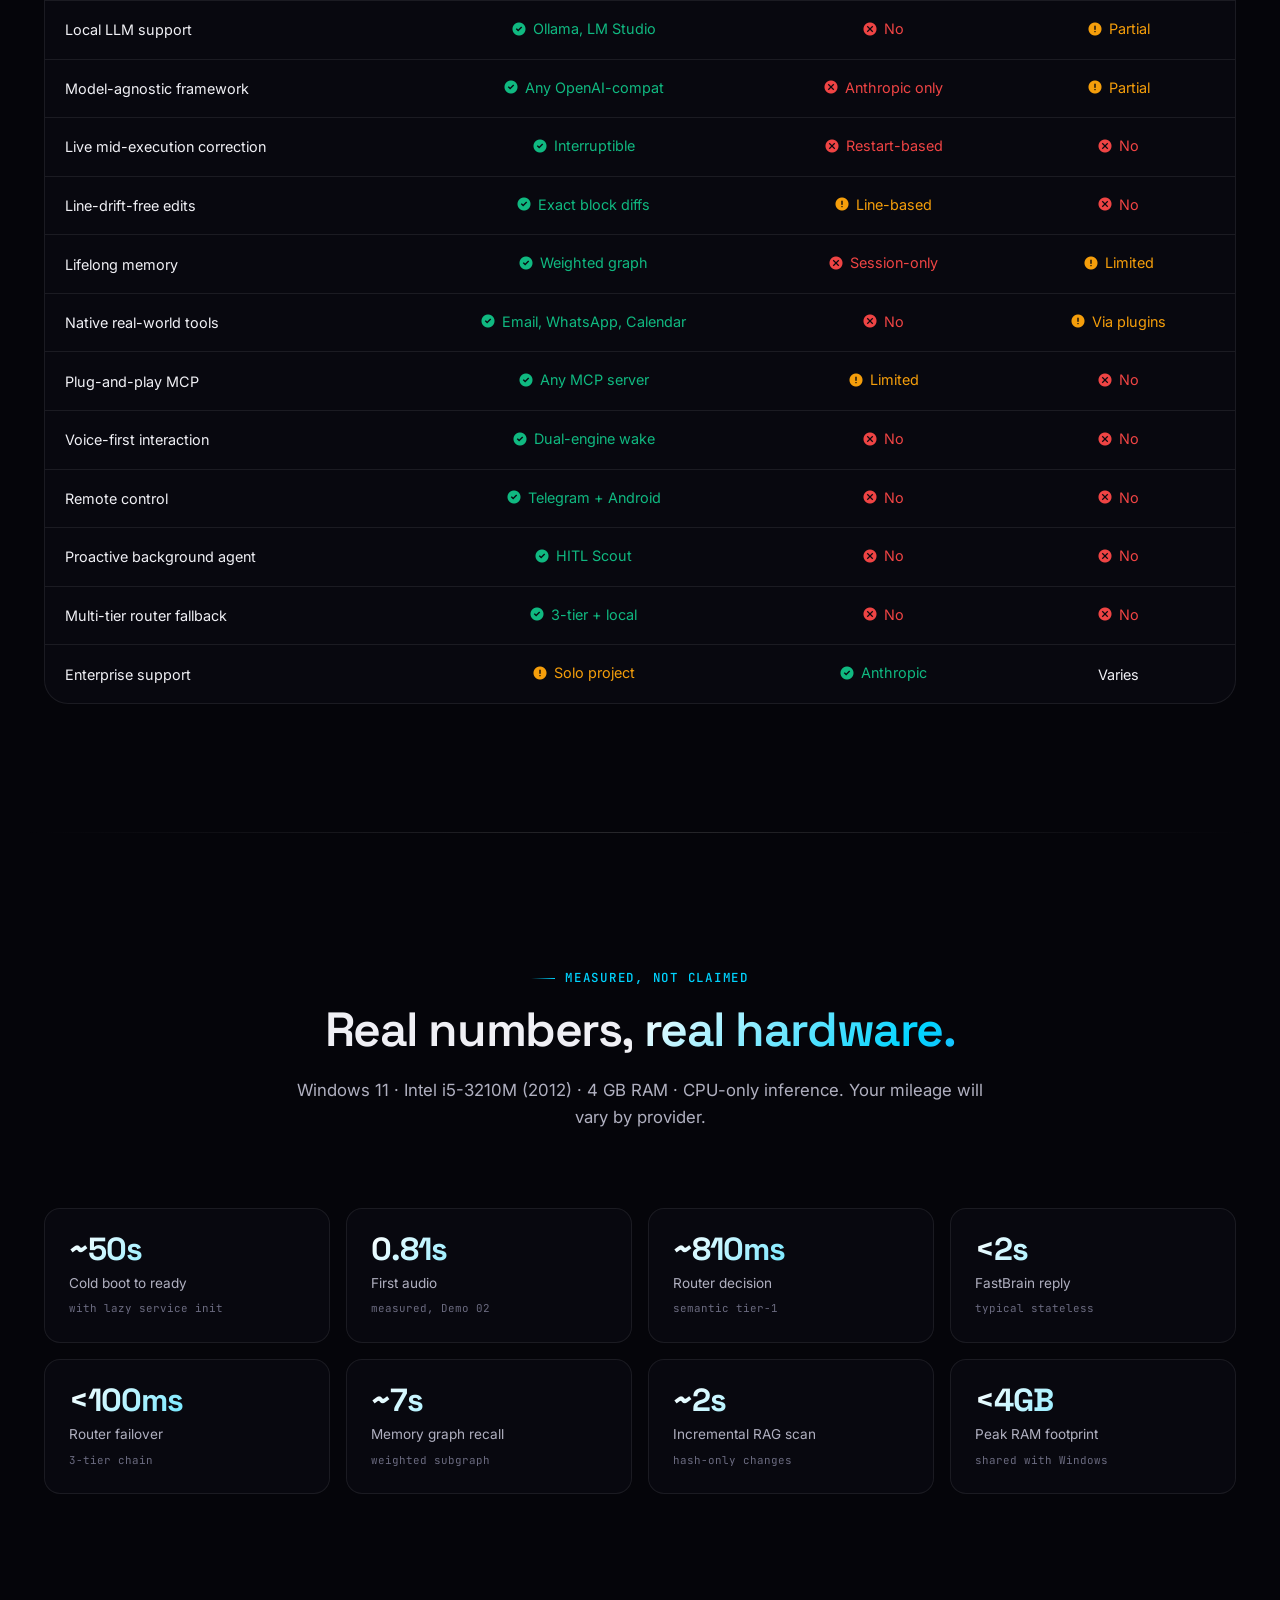
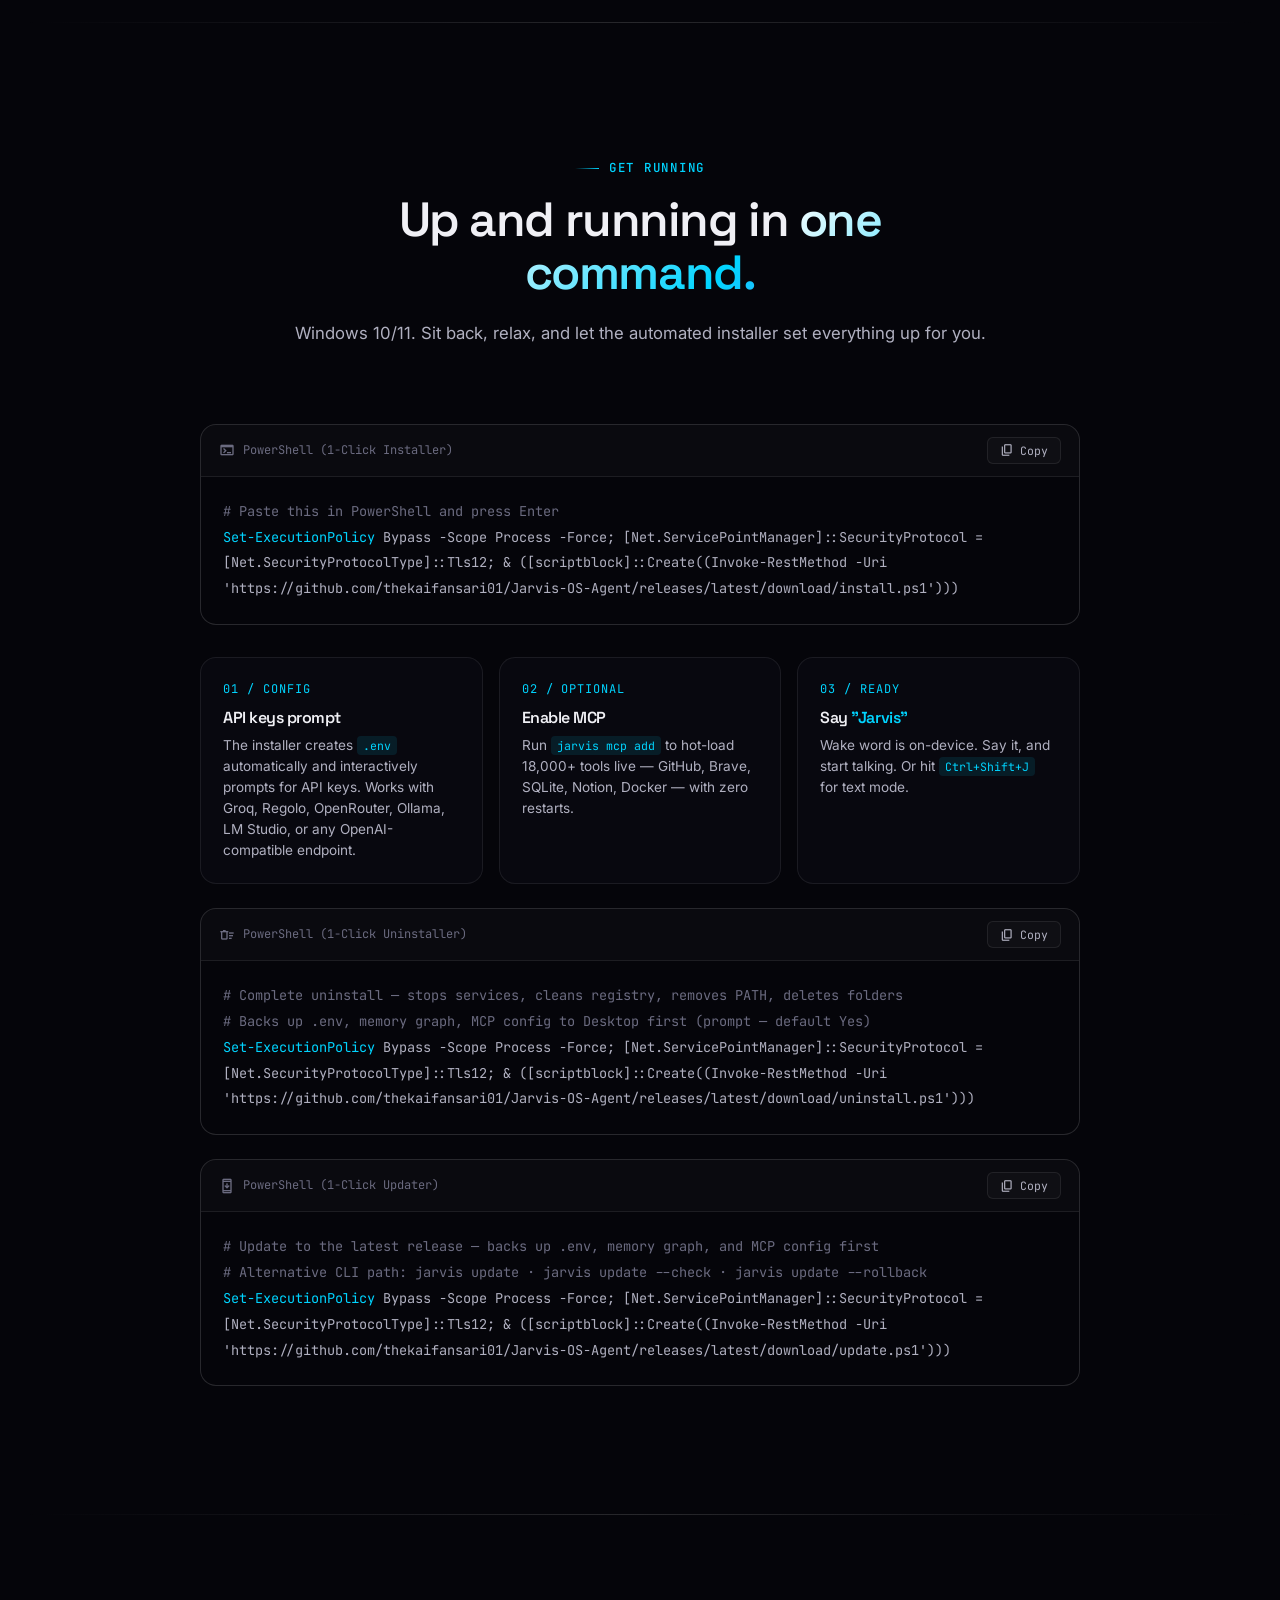
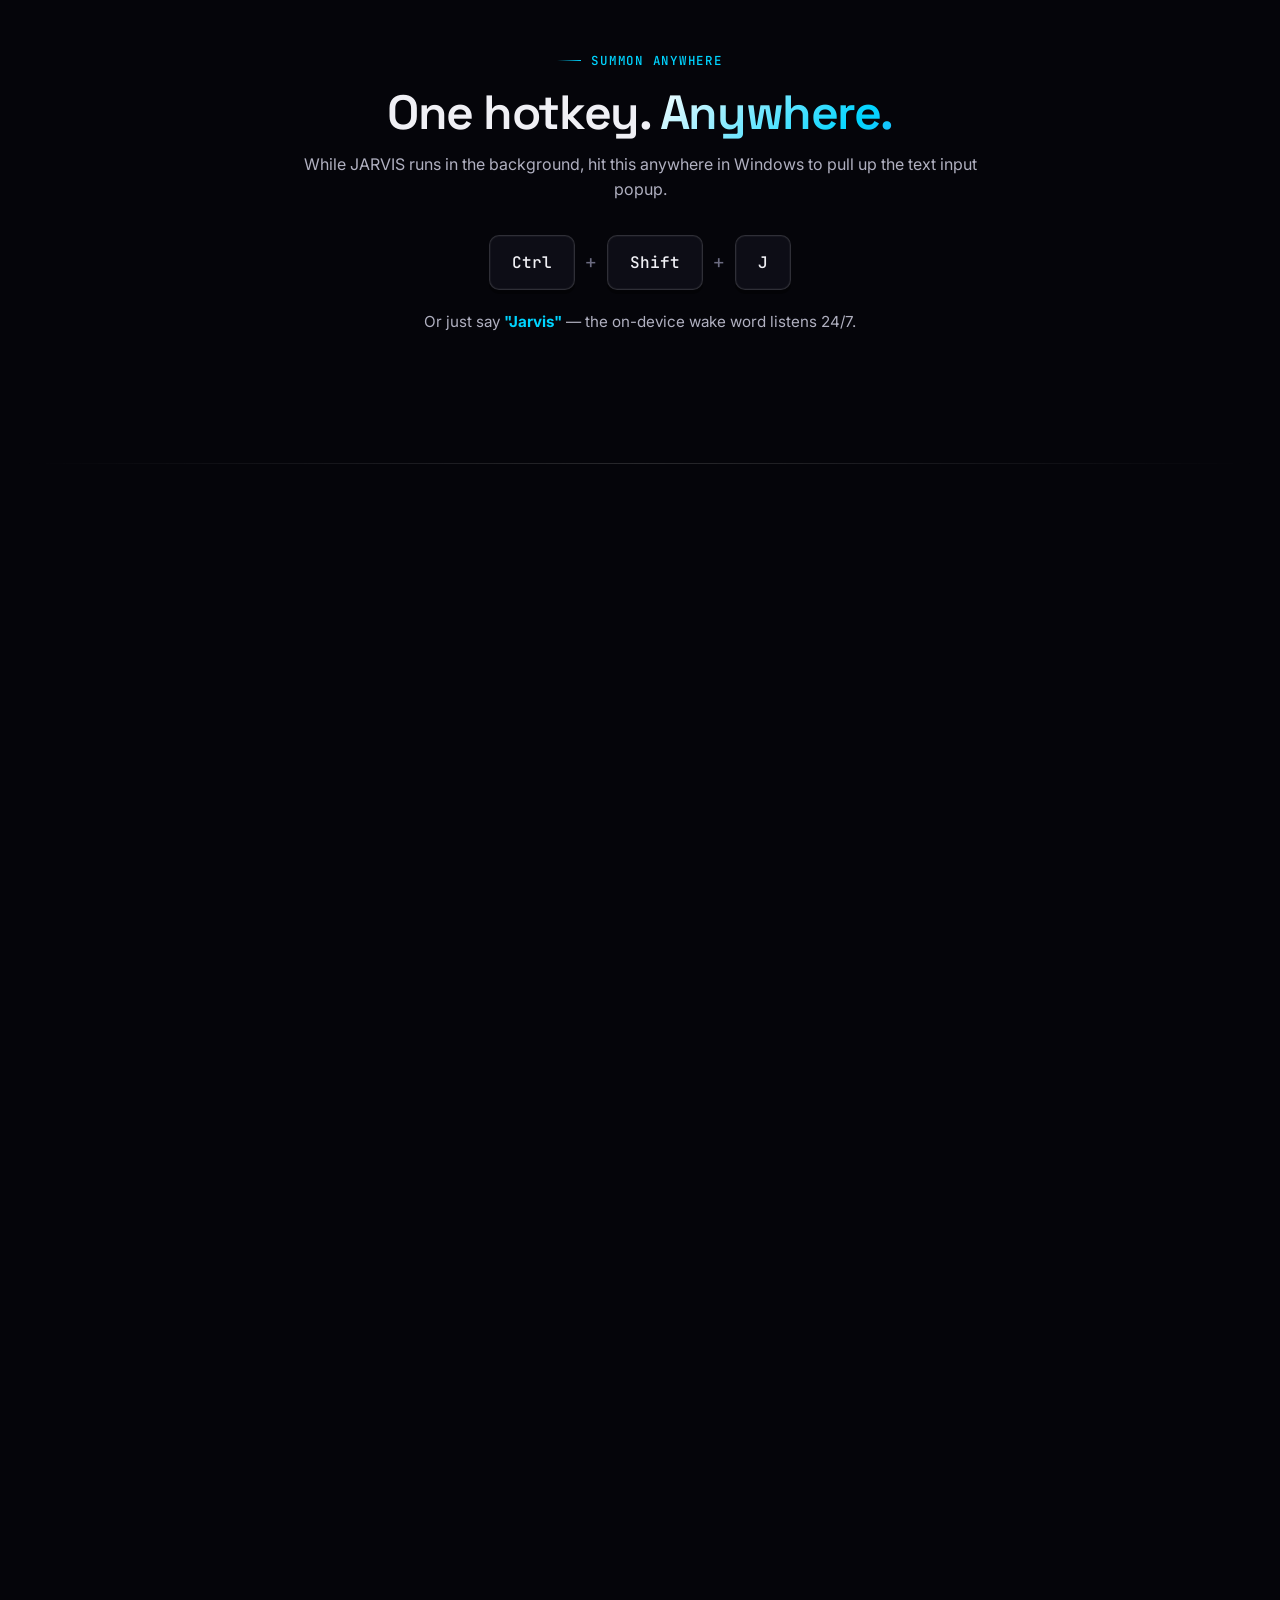
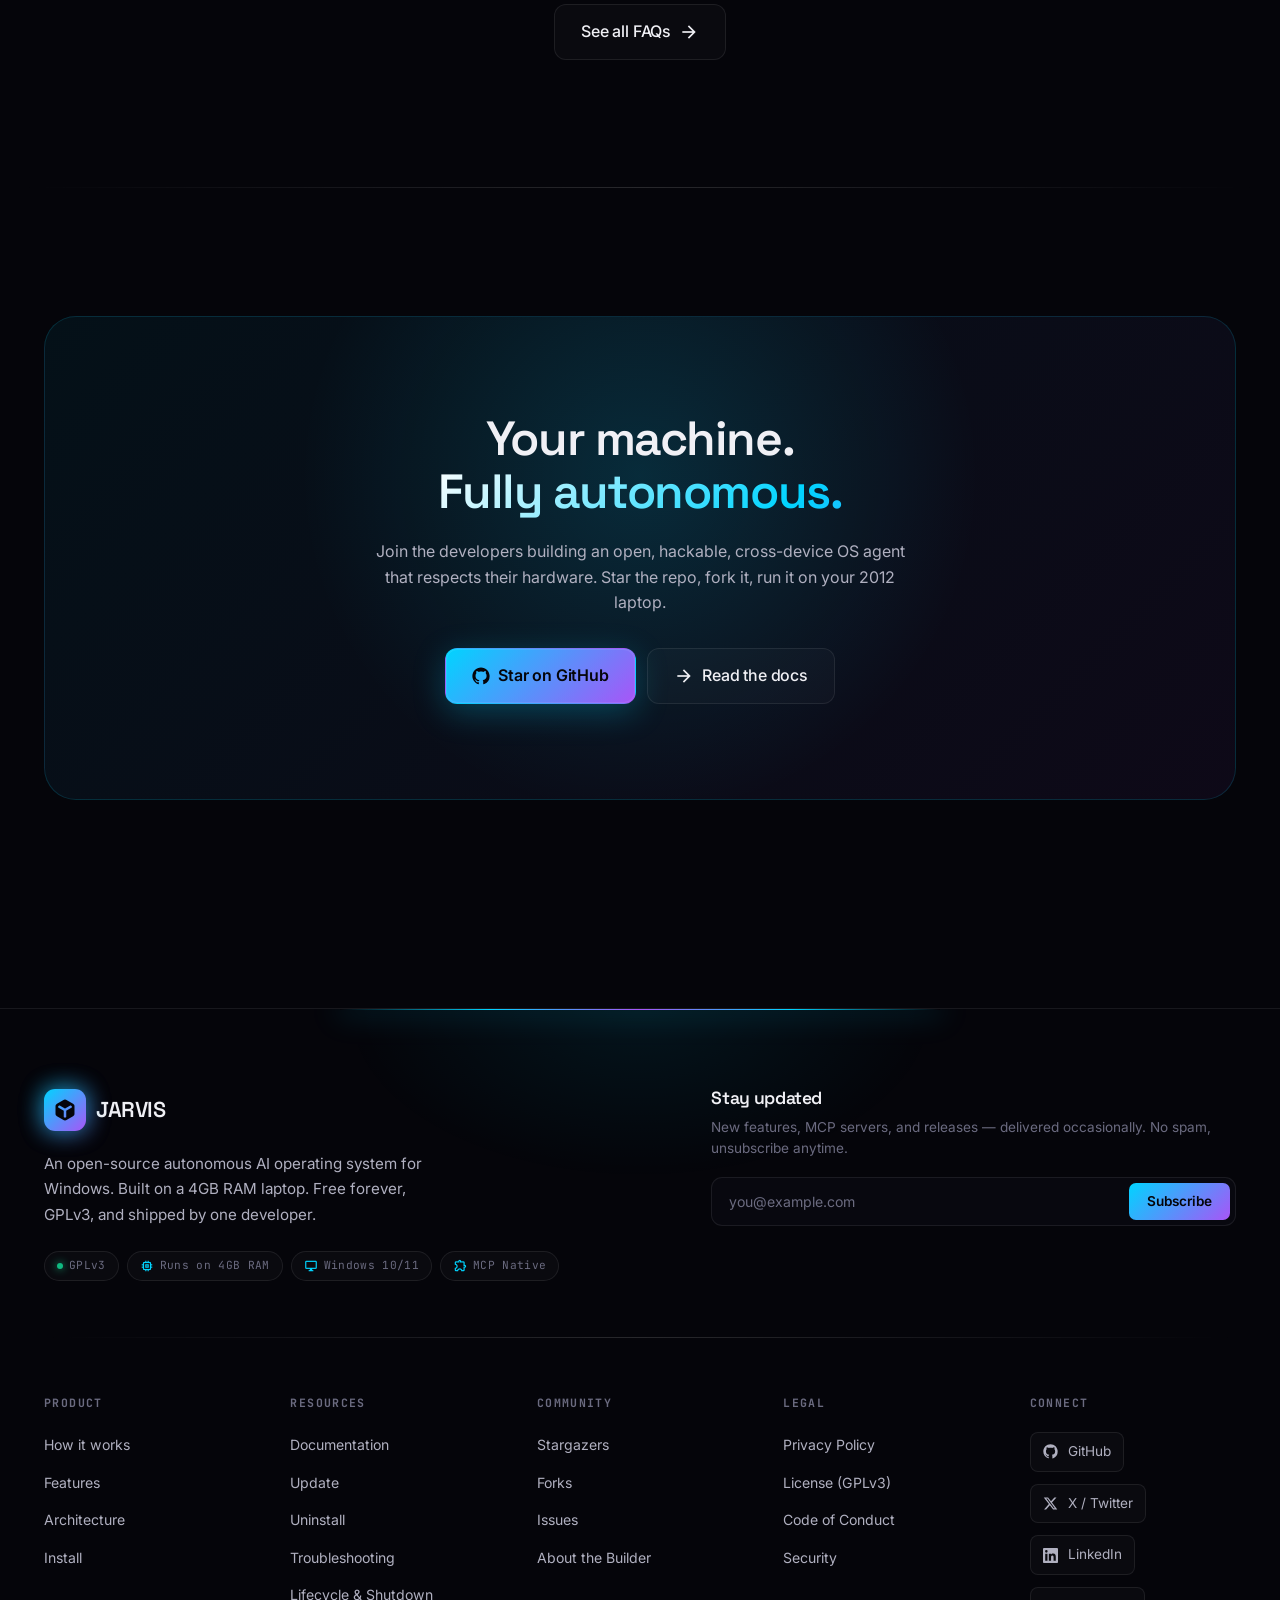
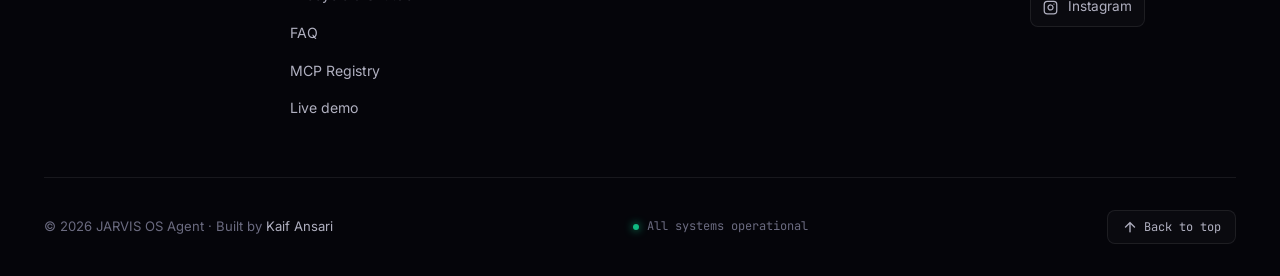
==== commit 05302344: "docs: add update/rollback page + Mermaid architecture diagram, restore mobile search, and fix SEO/a1" ====
--- a/public/index.html
+++ b/public/index.html
@@ -189,6 +189,14 @@
       "acceptedAnswer": {
         "@type": "Answer",
         "text": "Those are chat interfaces. JARVIS is an agent — it takes actions on your actual system, remembers you across months, corrects itself mid-task, and reaches out proactively. It doesn't just answer; it does."
+      }
+    },
+    {
+      "@type": "Question",
+      "name": "How do I update JARVIS?",
+      "acceptedAnswer": {
+        "@type": "Answer",
+        "text": "Run 'jarvis update' or use the PowerShell update.ps1 one-liner. Both back up .env, the memory graph, and MCP config to your Desktop before touching any file. Use 'jarvis update --check' to see current status, 'jarvis update --rollback' to revert, and 'jarvis update --channel stable|edge|pinned' to switch release channels. Full guide at /documentation/update."
       }
     },
     {
@@ -2475,6 +2483,24 @@
 <span class="kw">Set-ExecutionPolicy</span> Bypass -Scope Process -Force; [Net.ServicePointManager]::SecurityProtocol = [Net.SecurityProtocolType]::Tls12; &amp; ([scriptblock]::Create((Invoke-RestMethod -Uri 'https://github.com/thekaifansari01/Jarvis-OS-Agent/releases/latest/download/uninstall.ps1')))
         </div>
       </div>
+
+      <div class="code-block reveal" style="margin-top: 24px;">
+        <div class="code-header">
+          <div class="code-header-left">
+            <span class="material-symbols-outlined">system_update</span>
+            PowerShell (1-Click Updater)
+          </div>
+          <button class="copy-btn" data-copy="Set-ExecutionPolicy Bypass -Scope Process -Force; [Net.ServicePointManager]::SecurityProtocol = [Net.SecurityProtocolType]::Tls12; &amp; ([scriptblock]::Create((Invoke-RestMethod -Uri 'https://github.com/thekaifansari01/Jarvis-OS-Agent/releases/latest/download/update.ps1')))">
+            <span class="material-symbols-outlined">content_copy</span>
+            Copy
+          </button>
+        </div>
+        <div class="code-body">
+<span class="cmt"># Update to the latest release — backs up .env, memory graph, and MCP config first</span><br/>
+<span class="cmt"># Alternative CLI path: jarvis update  ·  jarvis update --check  ·  jarvis update --rollback</span><br/>
+<span class="kw">Set-ExecutionPolicy</span> Bypass -Scope Process -Force; [Net.ServicePointManager]::SecurityProtocol = [Net.SecurityProtocolType]::Tls12; &amp; ([scriptblock]::Create((Invoke-RestMethod -Uri 'https://github.com/thekaifansari01/Jarvis-OS-Agent/releases/latest/download/update.ps1')))
+        </div>
+      </div>
     </div>
   </div>
 </section>
@@ -2541,6 +2567,10 @@
         <div class="faq-answer">Those are chat interfaces. JARVIS is an <em>agent</em> — it takes actions on your actual system, remembers you across months, corrects itself mid-task, and reaches out proactively. It doesn't just answer; it does.</div>
       </details>
       <details class="faq-item reveal">
+        <summary>How do I update JARVIS?<span class="faq-icon"><span class="material-symbols-outlined">add</span></span></summary>
+        <div class="faq-answer">Run <code>jarvis update</code> in a terminal — or use the PowerShell <code>update.ps1</code> one-liner. Both back up <code>.env</code>, the memory graph, and MCP config to your Desktop first, then update the code in place. Check status with <code>jarvis update --check</code>; revert with <code>jarvis update --rollback</code>. Full walkthrough in the <a href="/documentation/update">Update guide</a>.</div>
+      </details>
+      <details class="faq-item reveal">
         <summary>How do I uninstall JARVIS?<span class="faq-icon"><span class="material-symbols-outlined">add</span></span></summary>
         <div class="faq-answer">A single PowerShell command. It stops all background services, cleans the registry, removes PATH entries, and deletes the install folder. The uninstaller first prompts to <strong>back up</strong> your <code>.env</code>, Lifelong Memory Graph, and MCP config to the Desktop (default Yes). See the <a href="/documentation/uninstall">Uninstall guide</a> for full details.</div>
       </details>
@@ -2622,6 +2652,7 @@
         <h5>Resources</h5>
         <ul>
           <li><a href="/documentation">Documentation</a></li>
+          <li><a href="/documentation/update">Update</a></li>
           <li><a href="/documentation/uninstall">Uninstall</a></li>
           <li><a href="/documentation#troubleshooting">Troubleshooting</a></li>
           <li><a href="/documentation#lifecycle-shutdown">Lifecycle &amp; Shutdown</a></li>
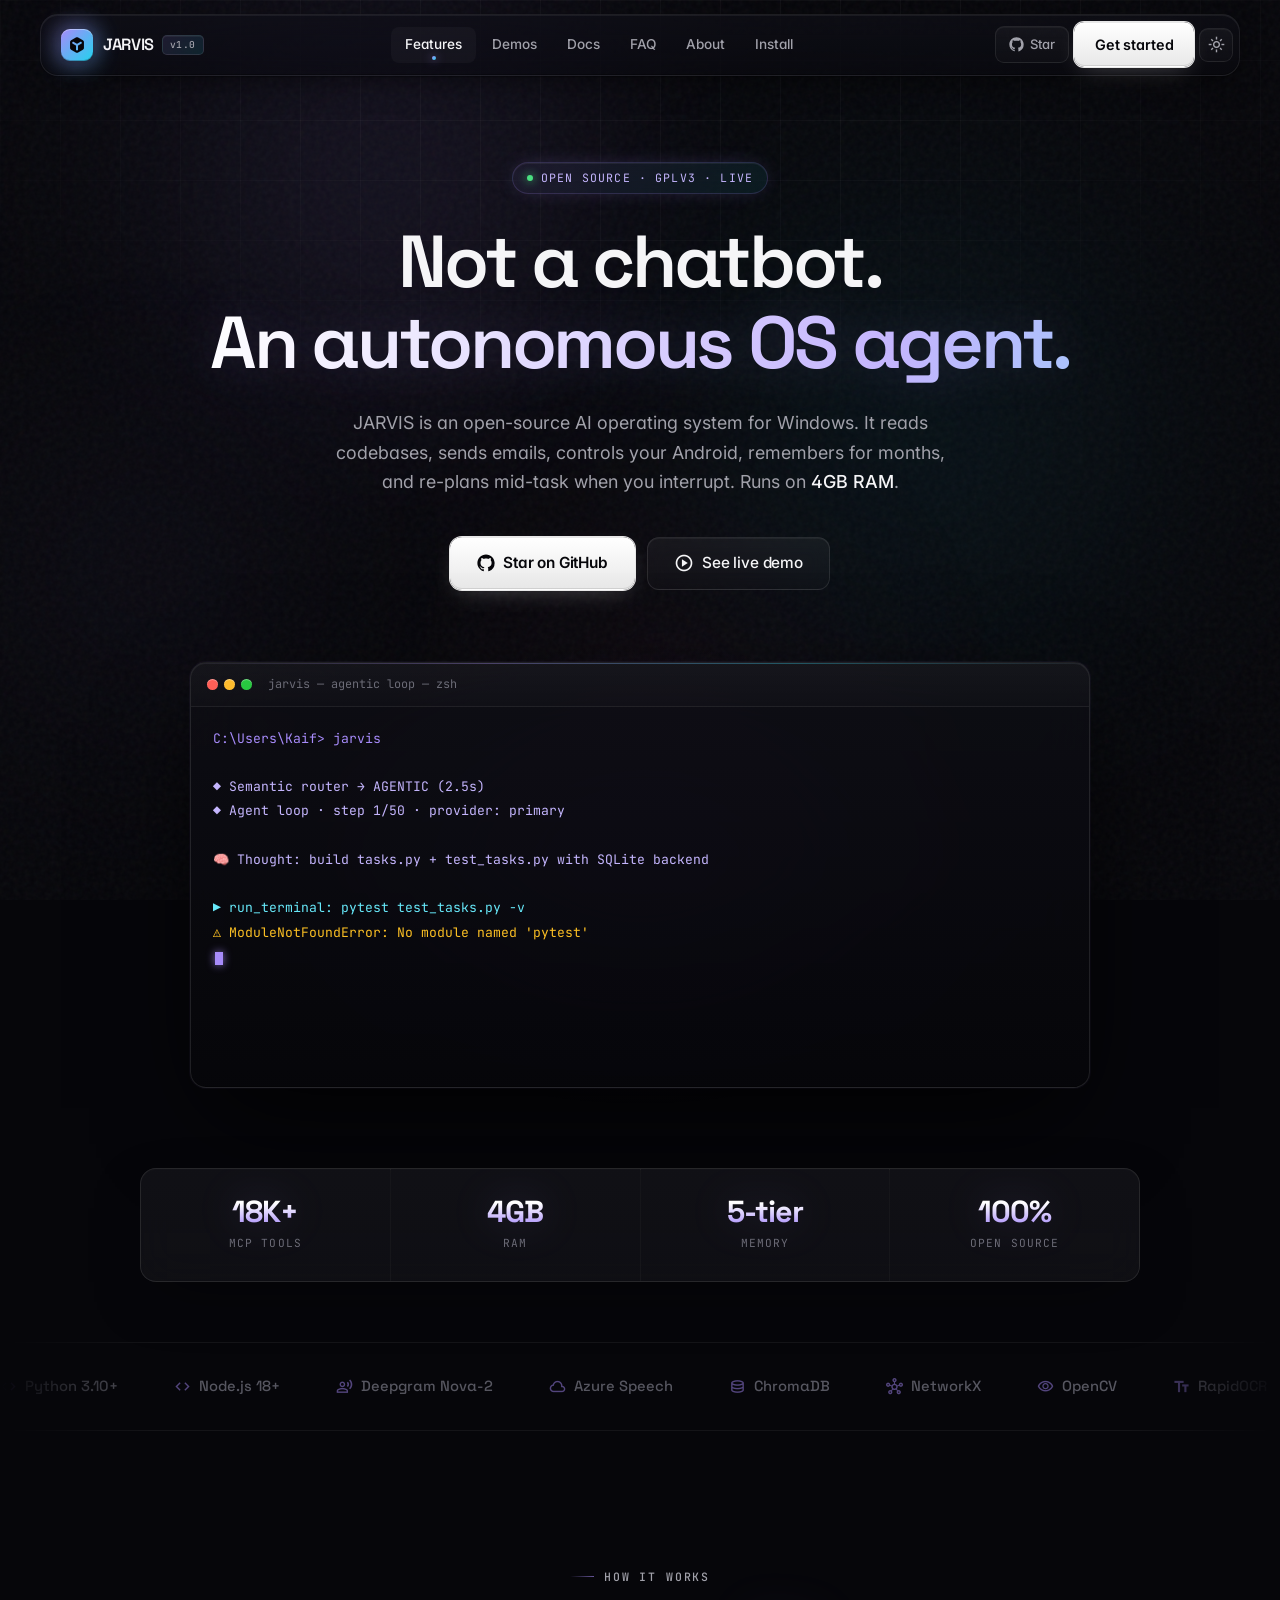
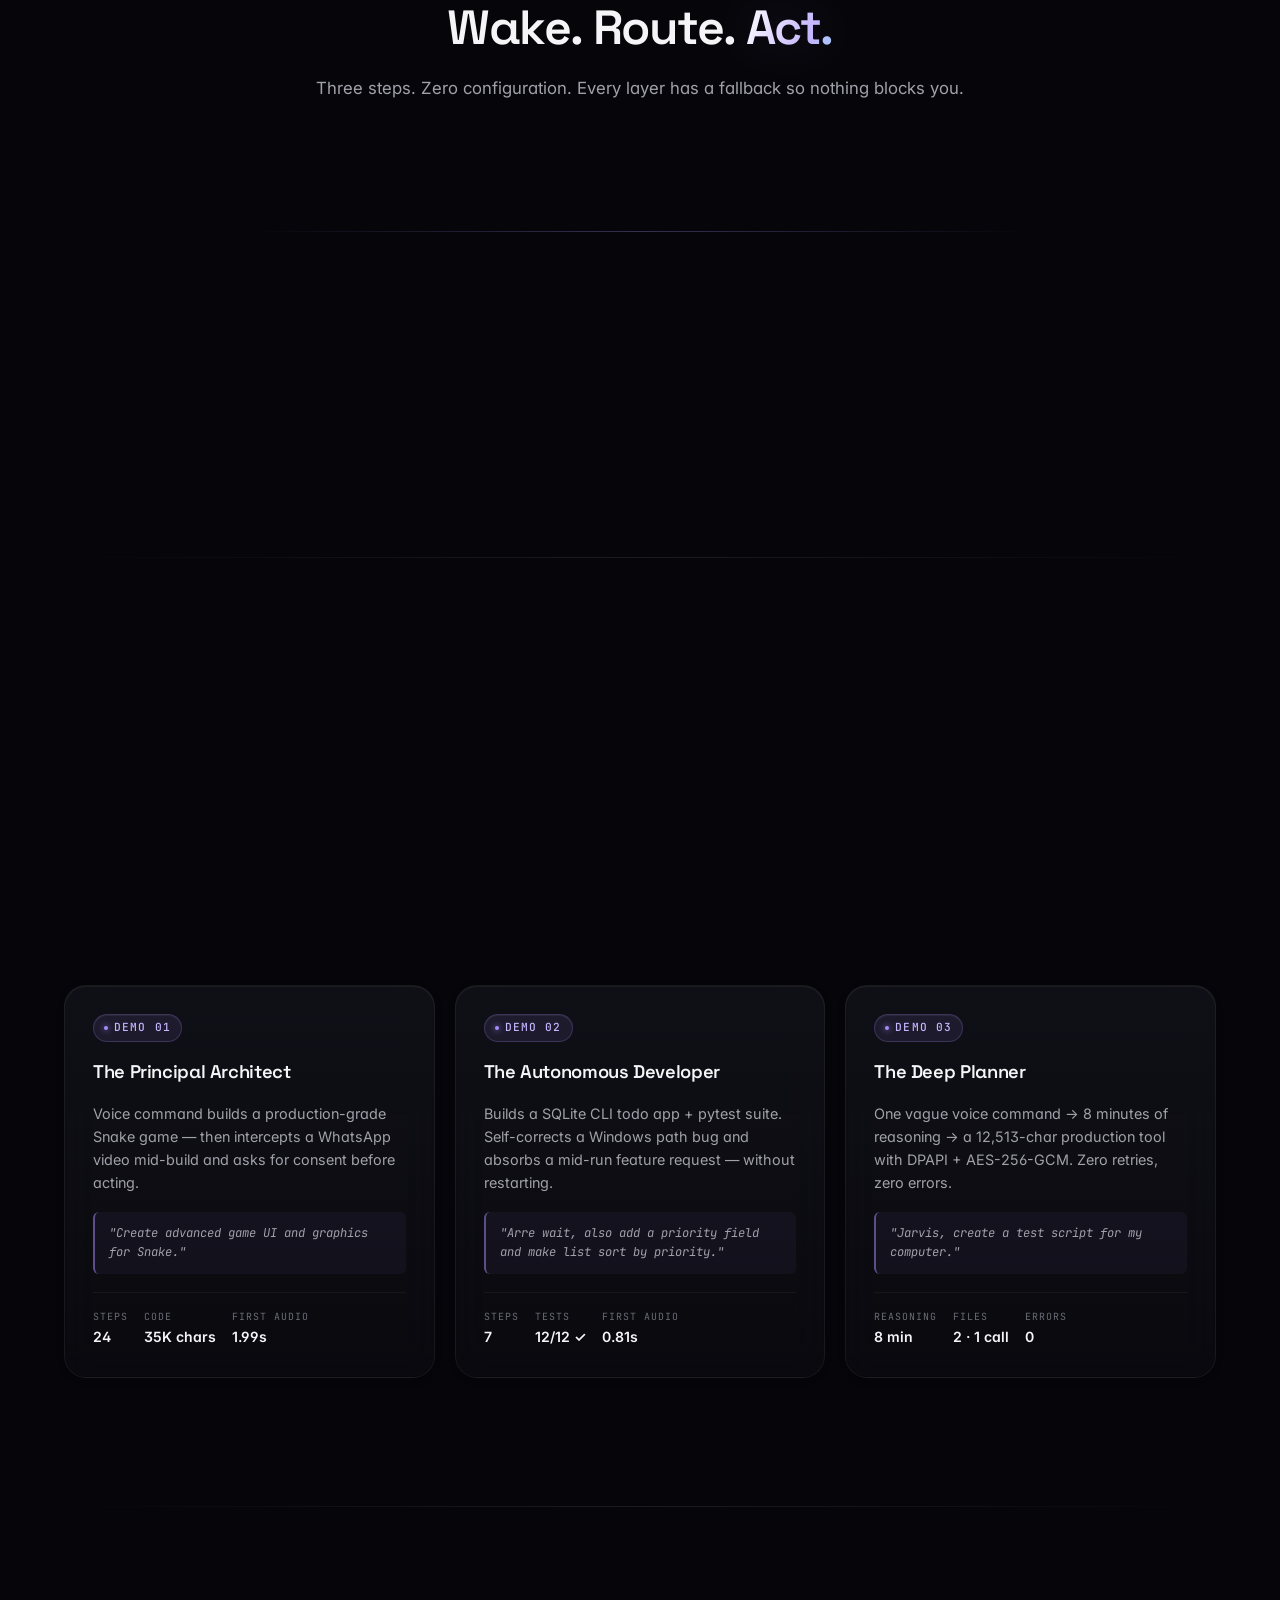
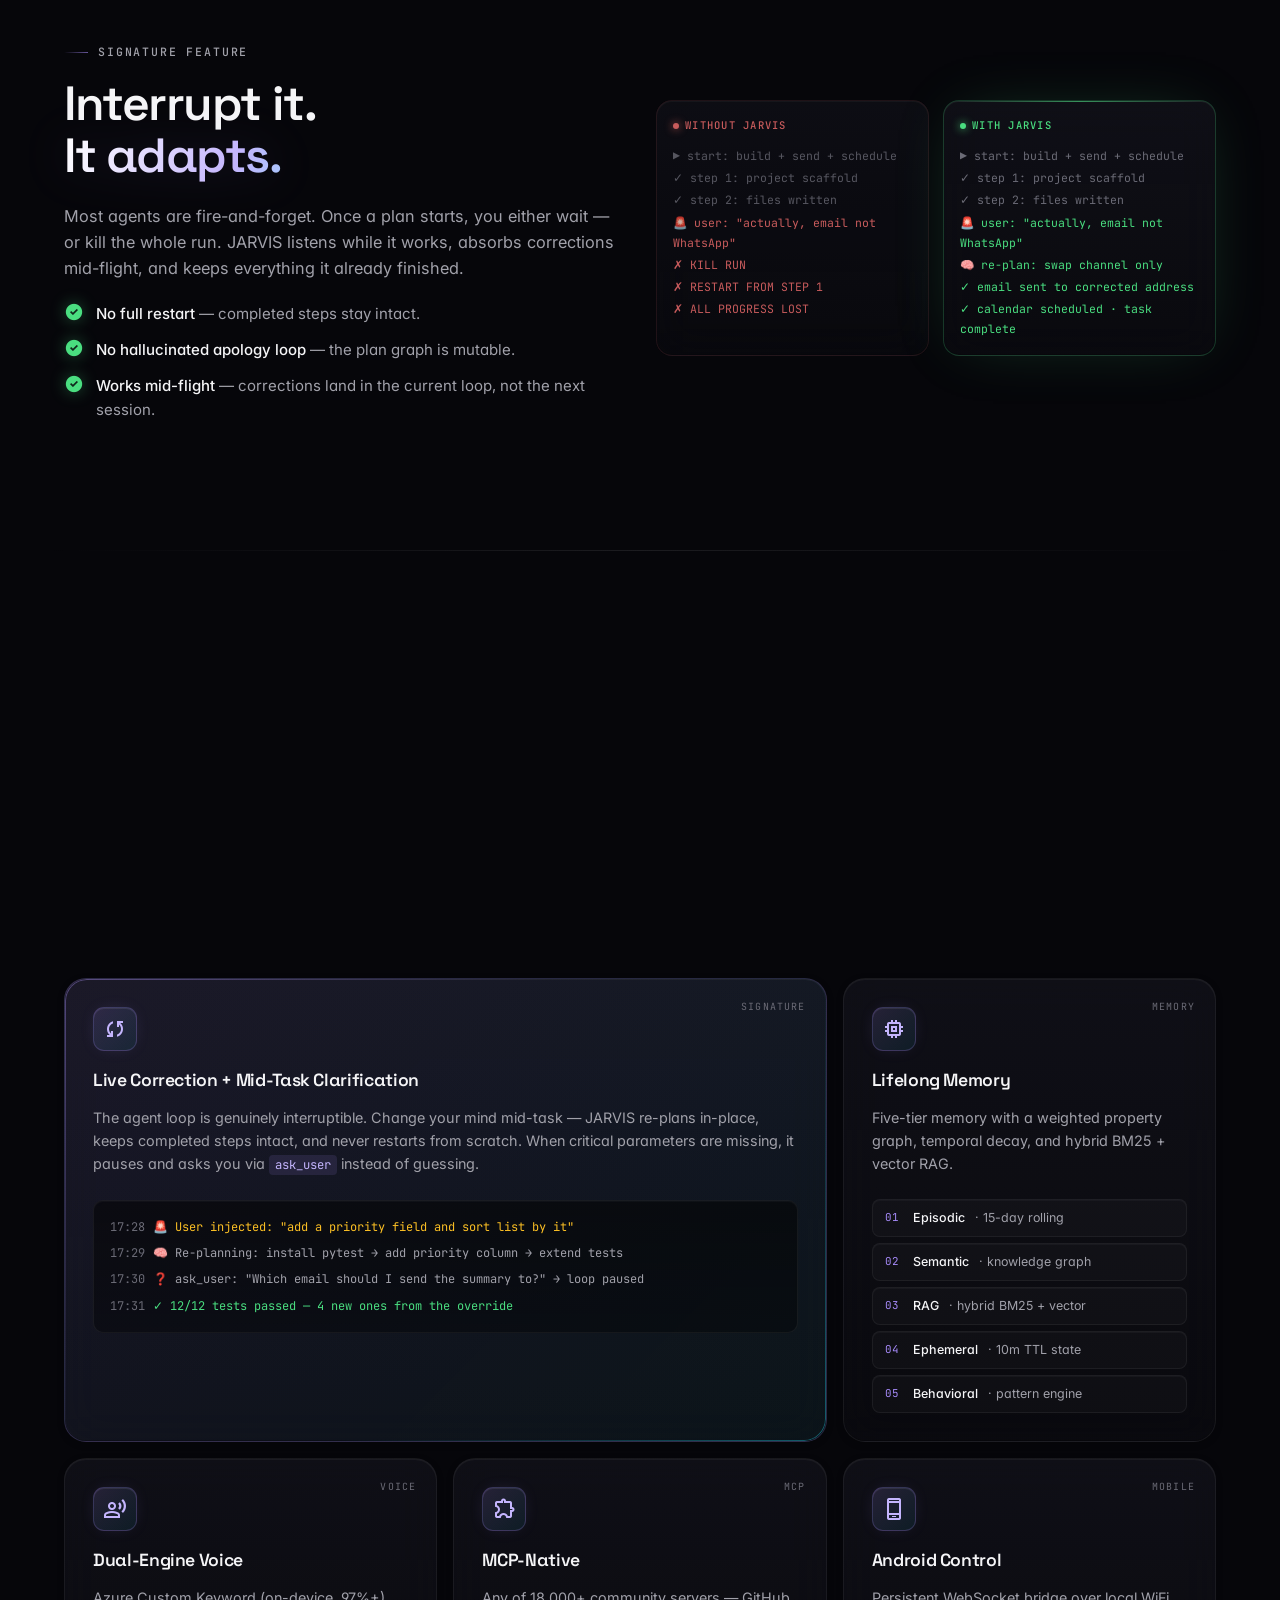
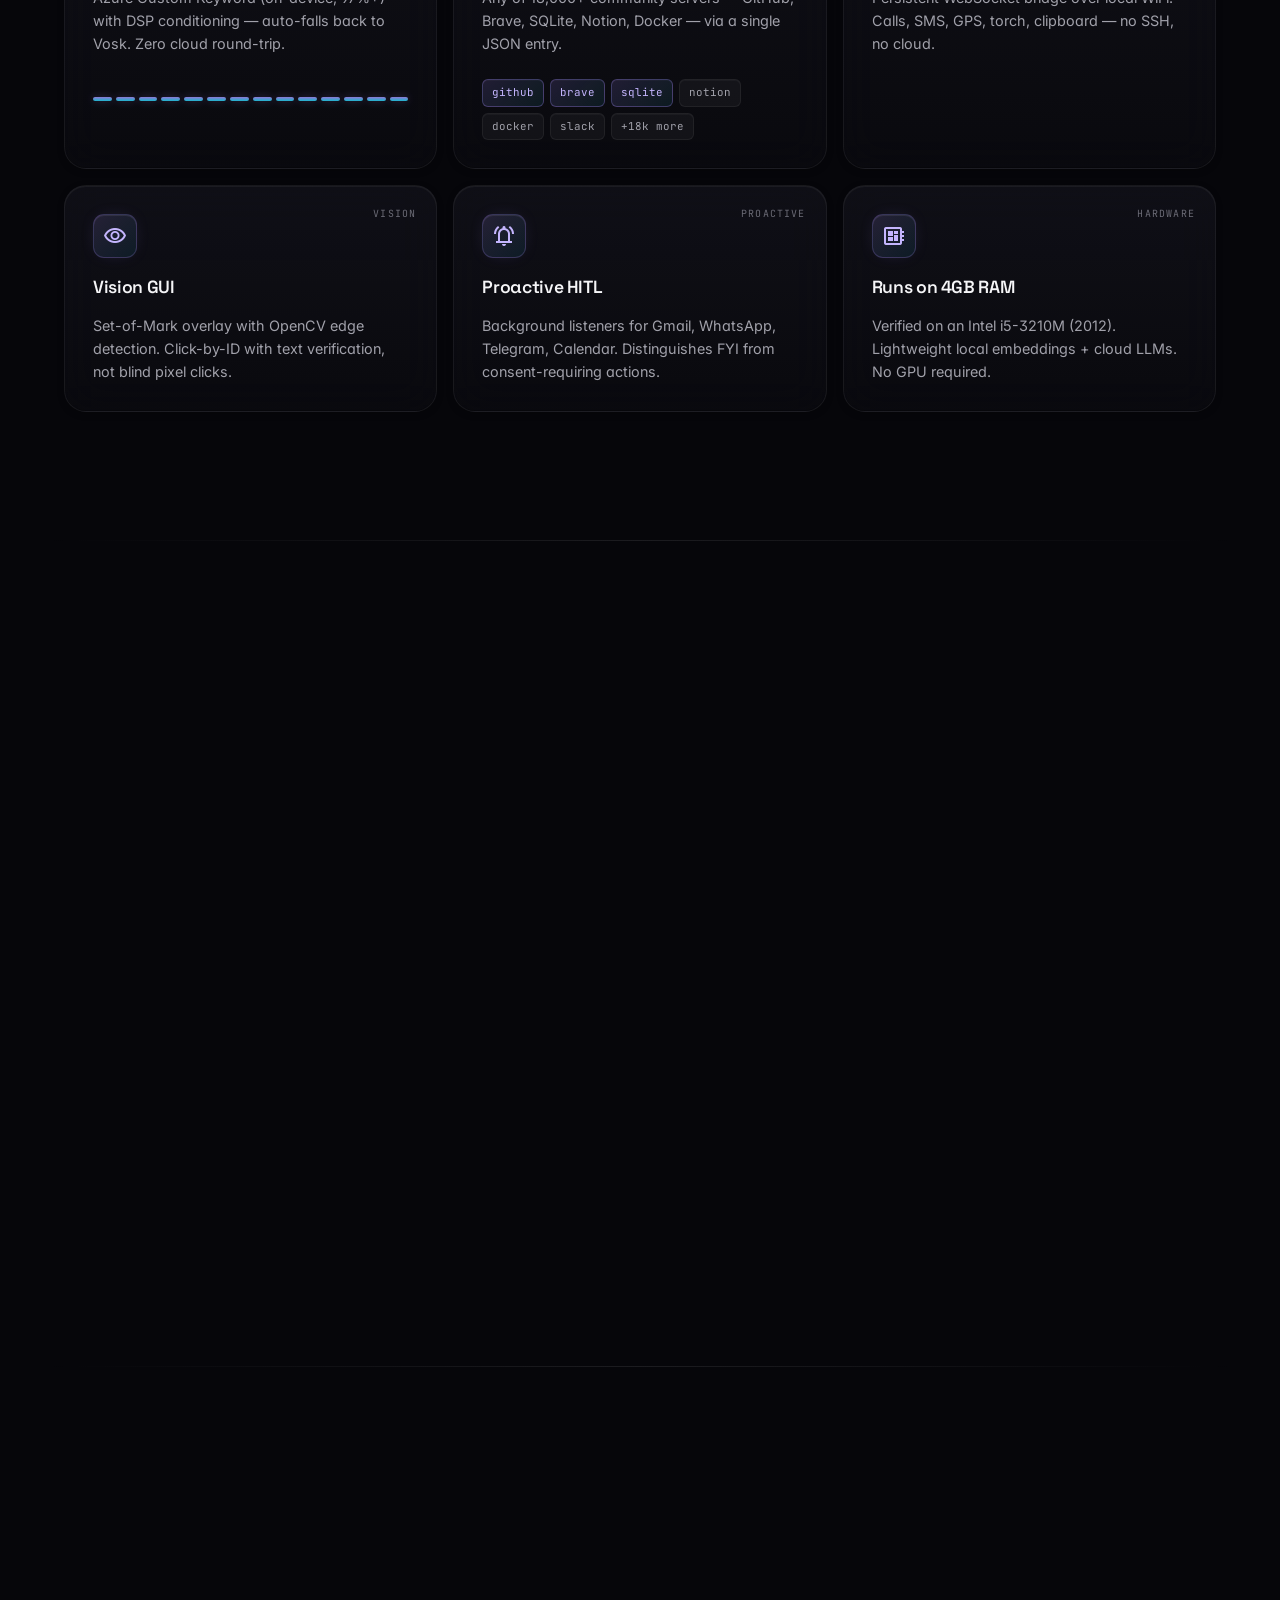
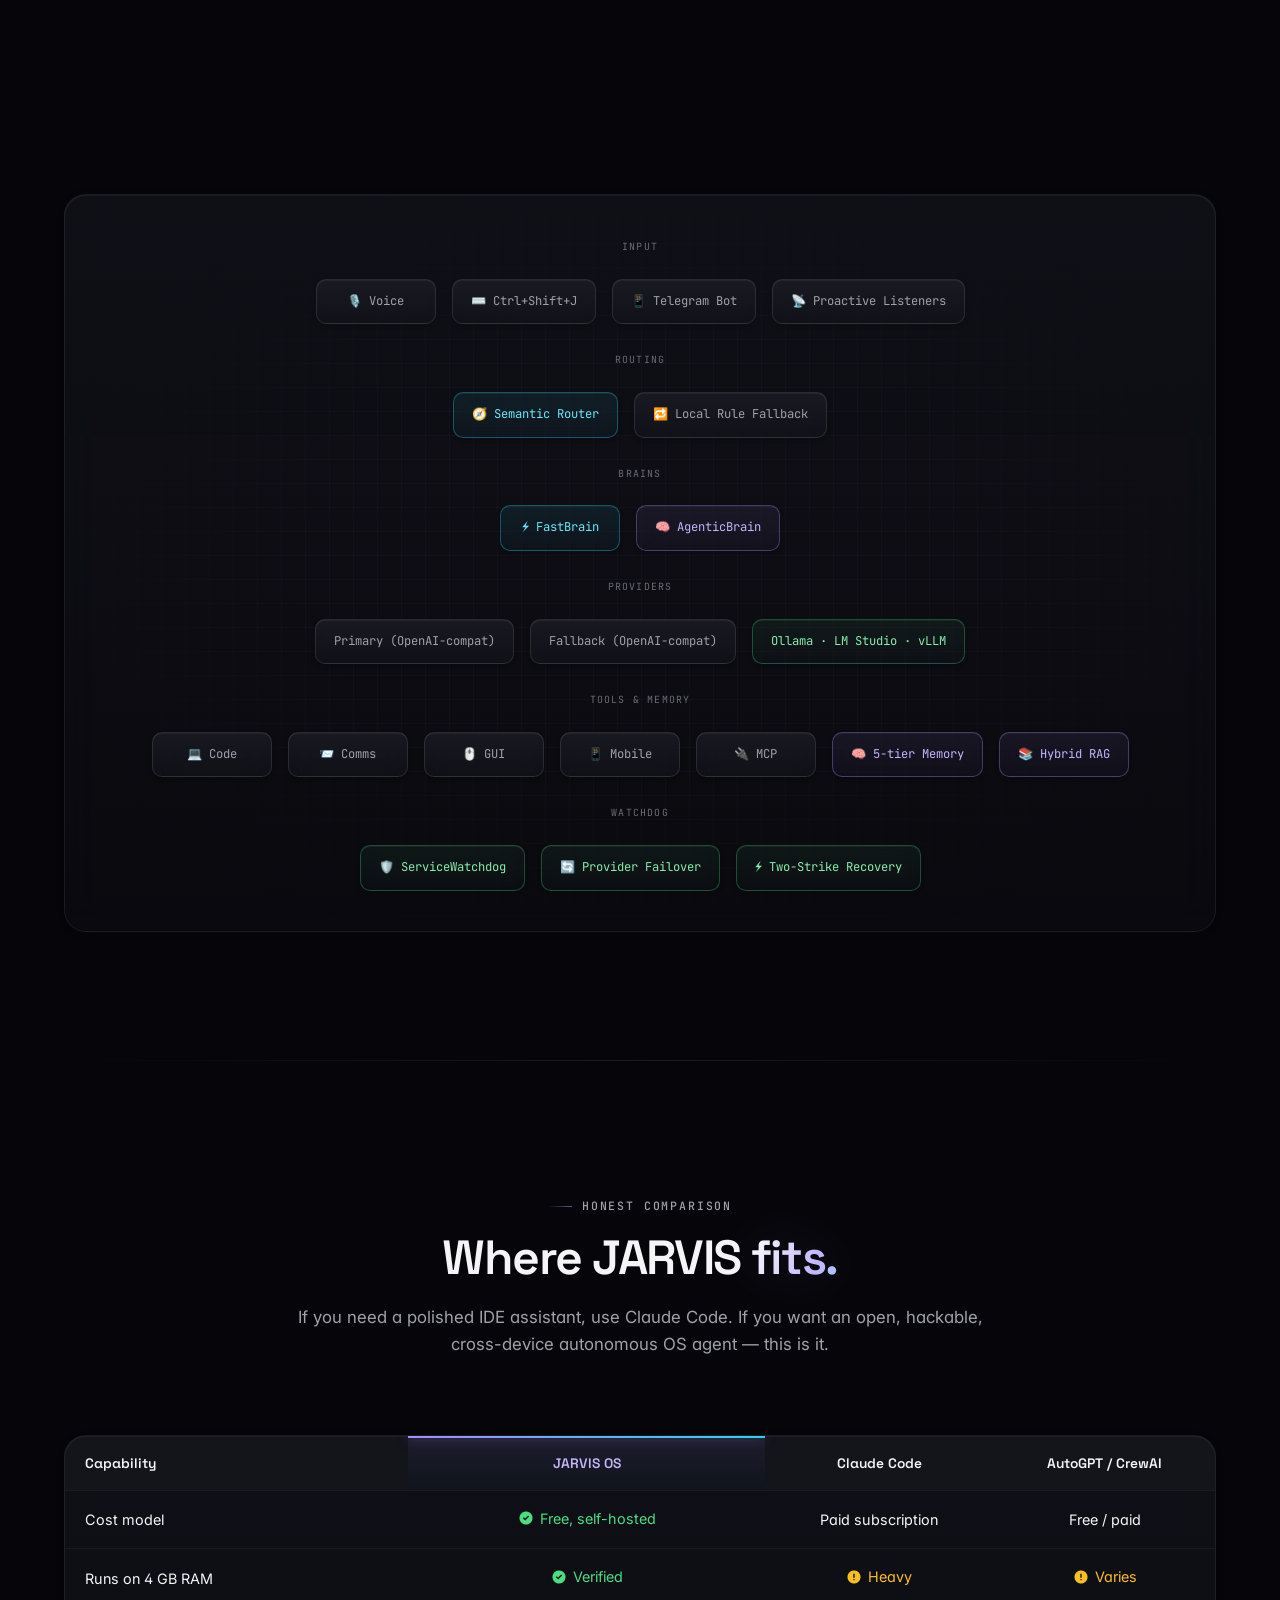
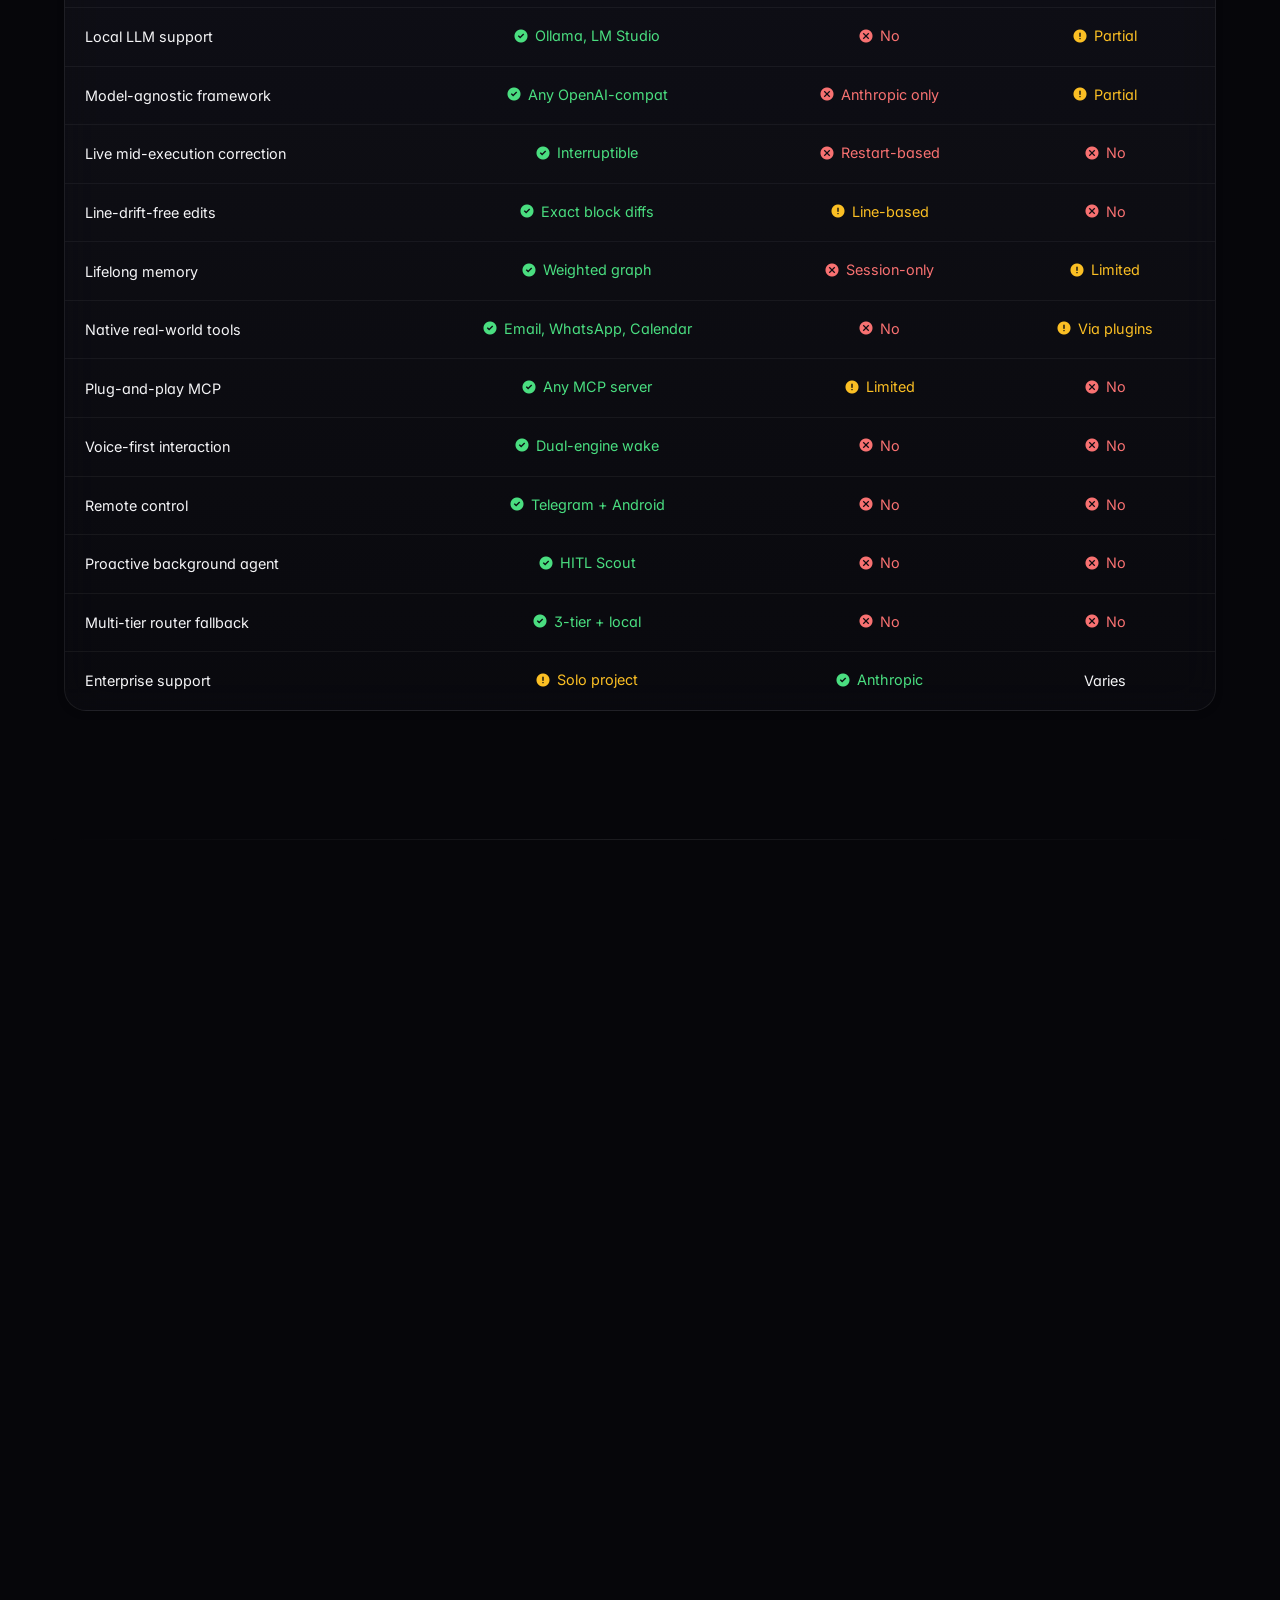
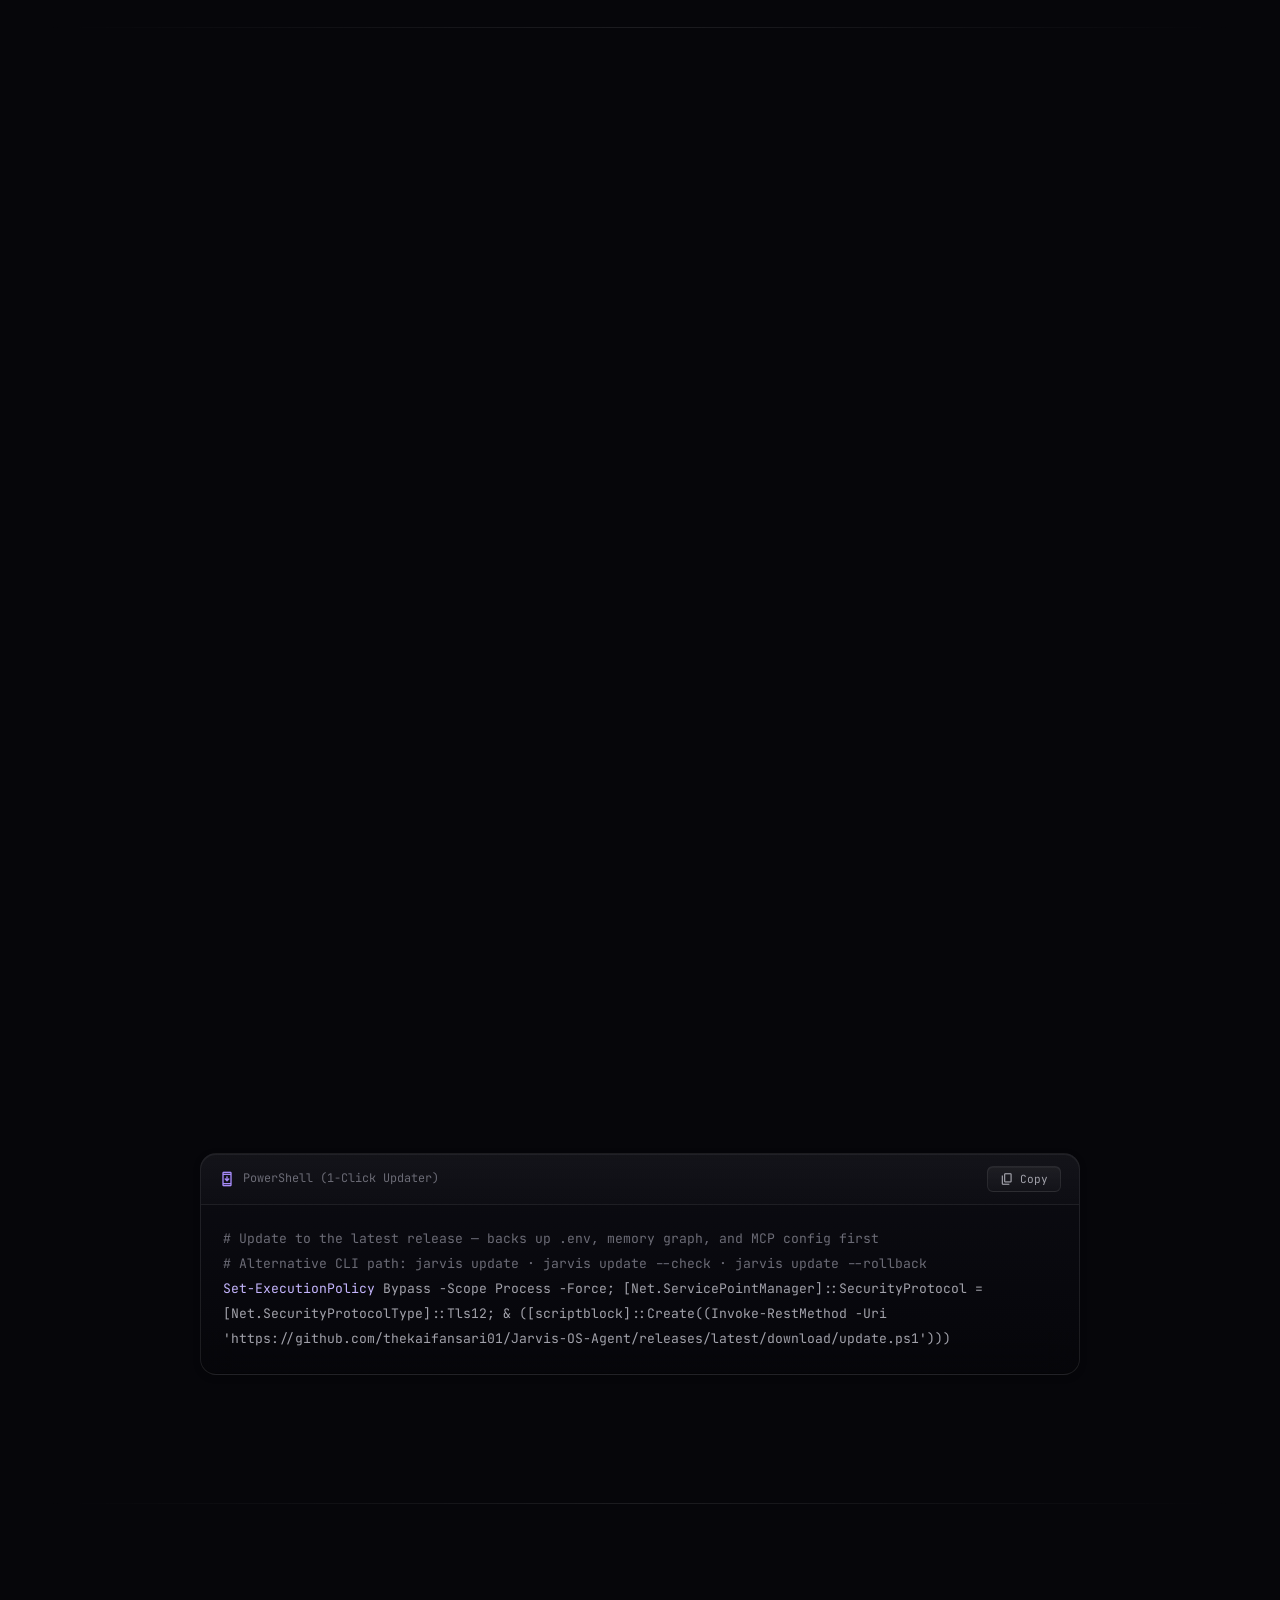
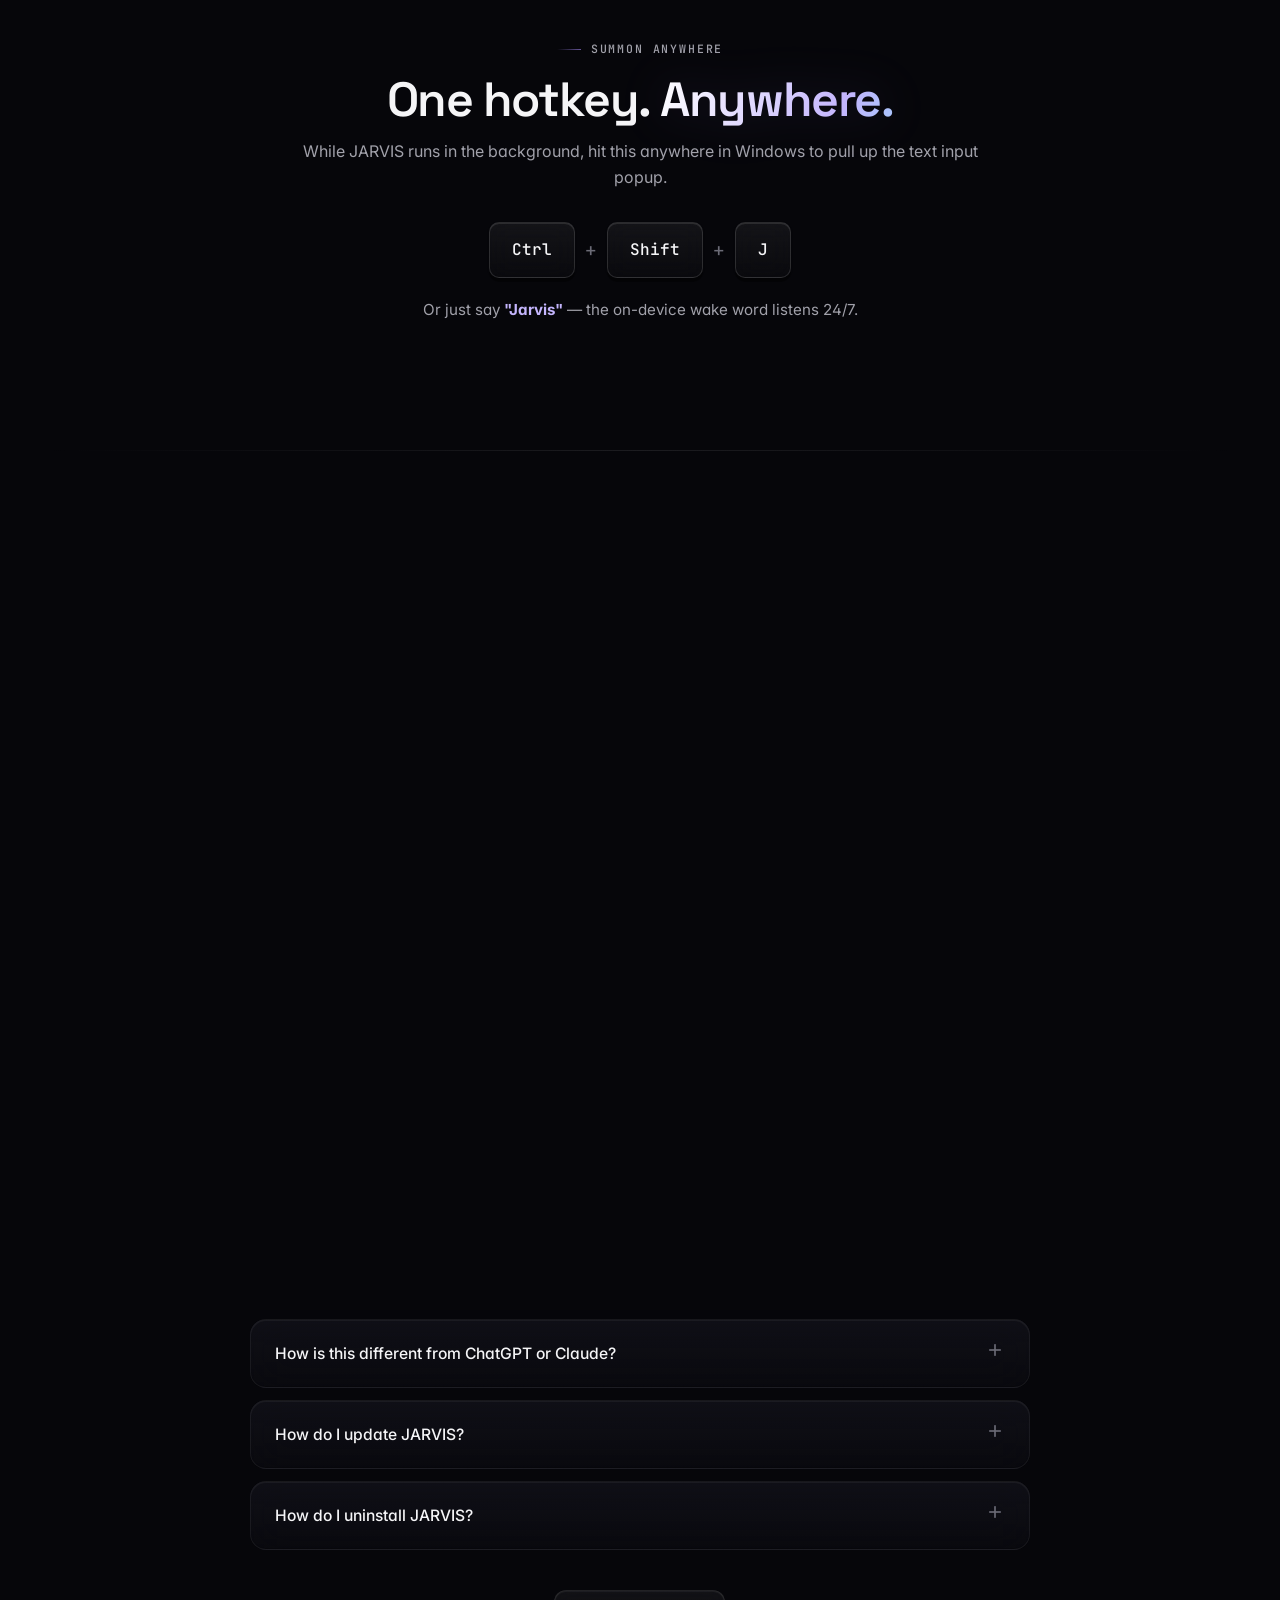
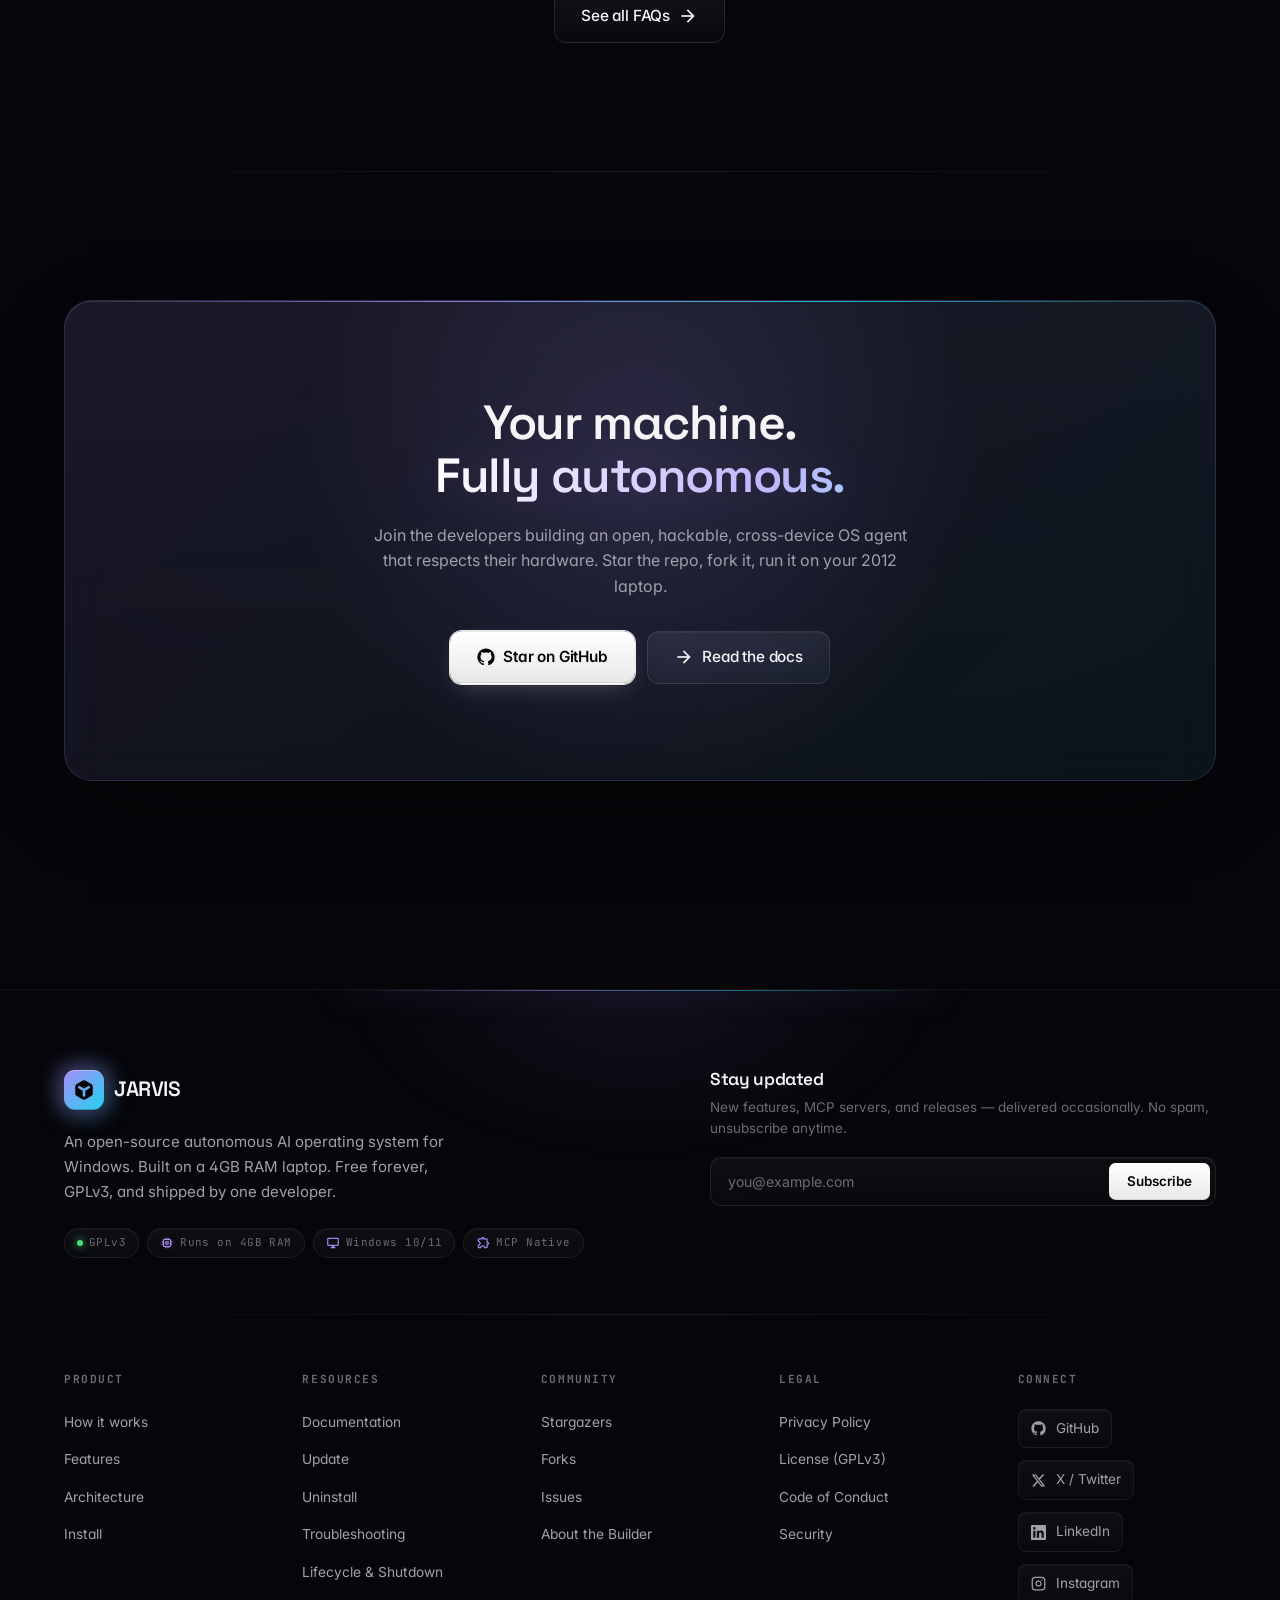
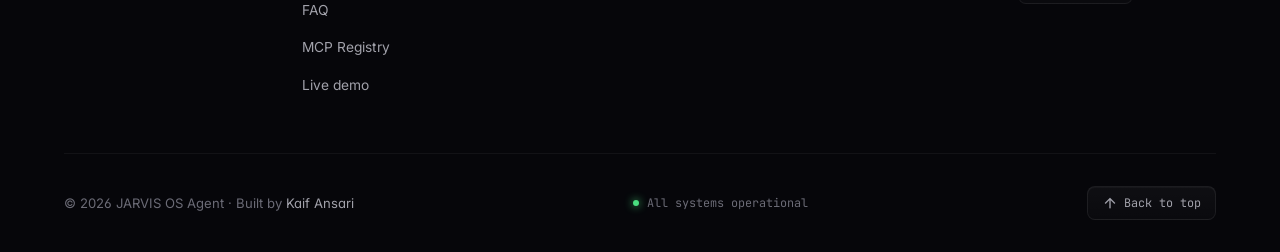
==== commit 1dcab897: "feat(ui): strip loading screen, deepen premium glass/black-white design with layered shadows, gradie" ====
--- a/public/index.html
+++ b/public/index.html
@@ -12,7 +12,7 @@
 <meta name="googlebot" content="index, follow" />
 <link rel="canonical" href="https://jarvis-os-agent.vercel.app/" />
 
-<meta name="theme-color" content="#05050a" />
+<meta name="theme-color" content="#06060a" />
 <meta name="color-scheme" content="dark" />
 <script>
 (function(){
@@ -48,7 +48,7 @@
 <meta name="twitter:description" content="An open-source AI OS agent that actually runs your PC — not just your code. Live mid-execution correction. Lifelong memory. 18K+ MCP tools. Runs on 4GB RAM." />
 <meta name="twitter:image" content="https://jarvis-os-agent.vercel.app/screenshots/agent_panel.PNG" />
 
-<link rel="icon" type="image/svg+xml" href="data:image/svg+xml,%3Csvg xmlns='http://www.w3.org/2000/svg' viewBox='0 0 24 24'%3E%3Cdefs%3E%3ClinearGradient id='g' x1='0' y1='0' x2='1' y2='1'%3E%3Cstop offset='0' stop-color='%2300d4ff'/%3E%3Cstop offset='1' stop-color='%23a855f7'/%3E%3C/linearGradient%3E%3C/defs%3E%3Crect width='24' height='24' rx='6' fill='url(%23g)'/%3E%3Cpath d='M12 4L4 8l8 4 8-4-8-4z M4 16l8 4 8-4 M4 12l8 4 8-4' stroke='%2305050a' stroke-width='1.8' fill='none' stroke-linejoin='round'/%3E%3C/svg%3E" />
+<link rel="icon" type="image/svg+xml" href="data:image/svg+xml,%3Csvg xmlns='http://www.w3.org/2000/svg' viewBox='0 0 24 24'%3E%3Cdefs%3E%3ClinearGradient id='g' x1='0' y1='0' x2='1' y2='1'%3E%3Cstop offset='0' stop-color='%23a78bfa'/%3E%3Cstop offset='1' stop-color='%2322d3ee'/%3E%3C/linearGradient%3E%3C/defs%3E%3Crect width='24' height='24' rx='6' fill='url(%23g)'/%3E%3Cpath d='M12 4L4 8l8 4 8-4-8-4z M4 16l8 4 8-4 M4 12l8 4 8-4' stroke='%2306060a' stroke-width='1.8' fill='none' stroke-linejoin='round'/%3E%3C/svg%3E" />
 
 <link rel="preconnect" href="https://fonts.googleapis.com">
 <link rel="preconnect" href="https://fonts.gstatic.com" crossorigin>
@@ -213,31 +213,42 @@
 
 <style>
 :root {
-  --bg: #05050a;
-  --bg-2: #08080f;
-  --bg-elev: #0d0d16;
-  --surface: rgba(255, 255, 255, 0.025);
-  --surface-hover: rgba(255, 255, 255, 0.05);
-  --border: rgba(255, 255, 255, 0.08);
-  --border-strong: rgba(255, 255, 255, 0.14);
-  --text: #f0f0f5;
-  --text-dim: #b0b0c0;
-  --text-muted: #6b6b80;
-  --accent: #00d4ff;
-  --accent-rgb: 0, 212, 255;
-  --accent-2: #a855f7;
-  --accent-2-rgb: 168, 85, 247;
-  --success: #10b981;
-  --warning: #f59e0b;
-  --danger: #ef4444;
+  --bg: #06060a;
+  --bg-2: #0a0a11;
+  --bg-elev: #0f0f18;
+  --surface: rgba(255, 255, 255, 0.03);
+  --surface-hover: rgba(255, 255, 255, 0.055);
+  --border: rgba(255, 255, 255, 0.07);
+  --border-strong: rgba(255, 255, 255, 0.13);
+  --border-bright: rgba(255, 255, 255, 0.22);
+  --text: #f5f5f7;
+  --text-dim: #a1a1aa;
+  --text-muted: #6b6b76;
+  --accent: #a78bfa;
+  --accent-rgb: 167, 139, 250;
+  --accent-2: #22d3ee;
+  --accent-2-rgb: 34, 211, 238;
+  --accent-3: #f472b6;
+  --success: #4ade80;
+  --warning: #fbbf24;
+  --danger: #f87171;
   --radius-sm: 10px;
   --radius: 16px;
-  --radius-lg: 24px;
-  --radius-xl: 32px;
-  --max-w: 1240px;
-  --nav-h: 72px;
-  --ease-out: cubic-bezier(0.22, 1, 0.36, 1);
+  --radius-lg: 22px;
+  --radius-xl: 28px;
+  --radius-pill: 999px;
+  --max-w: 1200px;
+  --nav-h: 62px;
+  --ease-out: cubic-bezier(0.16, 1, 0.3, 1);
+  --ease-in-out: cubic-bezier(0.65, 0, 0.35, 1);
   --ease-spring: cubic-bezier(0.34, 1.56, 0.64, 1);
+  --shadow-sm: 0 1px 2px rgba(0,0,0,0.4), 0 2px 8px -2px rgba(0,0,0,0.3);
+  --shadow-md: 0 4px 12px -4px rgba(0,0,0,0.5), 0 12px 32px -8px rgba(0,0,0,0.4);
+  --shadow-lg: 0 8px 24px -8px rgba(0,0,0,0.6), 0 24px 60px -20px rgba(0,0,0,0.5);
+  --shadow-xl: 0 16px 48px -12px rgba(0,0,0,0.7), 0 40px 100px -30px rgba(0,0,0,0.6);
+  --inset-top: inset 0 1px 0 0 rgba(255, 255, 255, 0.06);
+  --inset-top-strong: inset 0 1px 0 0 rgba(255, 255, 255, 0.09);
+  --inset-glow: inset 0 0 60px -20px rgba(167, 139, 250, 0.15);
 }
 
 *, *::before, *::after { box-sizing: border-box; margin: 0; padding: 0; }
@@ -252,13 +263,14 @@
   -moz-osx-font-smoothing: grayscale;
   overflow-x: hidden;
   min-height: 100vh;
+  font-feature-settings: 'ss01', 'cv11', 'cv02';
 }
 img, svg { display: block; max-width: 100%; }
 a { color: inherit; text-decoration: none; }
 button { font-family: inherit; cursor: pointer; border: none; background: none; color: inherit; }
 ul { list-style: none; }
 input { font-family: inherit; }
-::selection { background: rgba(0, 212, 255, 0.3); color: var(--text); }
+::selection { background: rgba(167, 139, 250, 0.35); color: #ffffff; }
 
 .material-symbols-outlined {
   font-family: 'Material Symbols Outlined';
@@ -283,18 +295,21 @@
   font-weight: 600;
   letter-spacing: -0.03em;
   line-height: 1.1;
-}
-h1 { font-size: clamp(2.4rem, 6vw, 4.6rem); letter-spacing: -0.04em; }
+  text-wrap: balance;
+}
+h1 { font-size: clamp(2.4rem, 6vw, 4.6rem); letter-spacing: -0.045em; }
 h2 { font-size: clamp(1.9rem, 4vw, 3rem); }
 h3 { font-size: clamp(1.15rem, 1.6vw, 1.4rem); letter-spacing: -0.02em; }
 
 .gradient-text {
-  background: linear-gradient(135deg, #fff 0%, var(--accent) 45%, var(--accent-2) 100%);
+  background: linear-gradient(110deg, #ffffff 0%, #c4b5fd 40%, #67e8f9 80%, #ffffff 100%);
   background-size: 200% auto;
   -webkit-background-clip: text;
   background-clip: text;
   color: transparent;
   animation: gradientShift 8s ease infinite;
+  display: inline-block;
+  filter: drop-shadow(0 0 24px rgba(167, 139, 250, 0.15));
 }
 @keyframes gradientShift {
   0%, 100% { background-position: 0% center; }
@@ -303,10 +318,10 @@
 
 .eyebrow {
   font-family: 'JetBrains Mono', monospace;
-  font-size: 0.78rem;
+  font-size: 0.72rem;
   font-weight: 500;
-  color: var(--accent);
-  letter-spacing: 0.14em;
+  color: var(--text-dim);
+  letter-spacing: 0.16em;
   text-transform: uppercase;
   display: inline-flex;
   align-items: center;
@@ -316,7 +331,7 @@
   content: '';
   width: 24px;
   height: 1px;
-  background: linear-gradient(90deg, transparent, var(--accent));
+  background: linear-gradient(90deg, transparent, rgba(167, 139, 250, 0.6));
 }
 .mono { font-family: 'JetBrains Mono', monospace; }
 
@@ -327,24 +342,40 @@
 .section-head p { color: var(--text-dim); font-size: 1.05rem; }
 .divider {
   height: 1px;
-  background: linear-gradient(90deg, transparent, var(--border-strong), transparent);
+  background: linear-gradient(90deg, transparent, rgba(255, 255, 255, 0.09), transparent);
   margin: 0 auto;
   max-width: var(--max-w);
 }
+
+.cursor-glow {
+  position: fixed;
+  top: 0; left: 0;
+  width: 500px; height: 500px;
+  border-radius: 50%;
+  background: radial-gradient(circle, rgba(167, 139, 250, 0.10), transparent 60%);
+  pointer-events: none;
+  z-index: 1;
+  transform: translate3d(-50%, -50%, 0);
+  transition: opacity 0.4s;
+  will-change: transform;
+  opacity: 0;
+  mix-blend-mode: screen;
+}
+body.cursor-active .cursor-glow { opacity: 1; }
 
 .bg-layer { position: fixed; inset: 0; pointer-events: none; z-index: -1; overflow: hidden; }
 .bg-grid {
   position: absolute; inset: 0;
   background-image:
-    linear-gradient(rgba(255,255,255,0.025) 1px, transparent 1px),
-    linear-gradient(90deg, rgba(255,255,255,0.025) 1px, transparent 1px);
-  background-size: 56px 56px;
-  mask-image: radial-gradient(ellipse 80% 60% at 50% 0%, #000 40%, transparent 80%);
-  -webkit-mask-image: radial-gradient(ellipse 80% 60% at 50% 0%, #000 40%, transparent 80%);
+    linear-gradient(rgba(255,255,255,0.03) 1px, transparent 1px),
+    linear-gradient(90deg, rgba(255,255,255,0.03) 1px, transparent 1px);
+  background-size: 60px 60px;
+  mask-image: radial-gradient(ellipse 90% 70% at 50% 0%, #000 30%, transparent 75%);
+  -webkit-mask-image: radial-gradient(ellipse 90% 70% at 50% 0%, #000 30%, transparent 75%);
 }
 .bg-noise {
   position: absolute; inset: 0;
-  opacity: 0.035;
+  opacity: 0.045;
   background-image: url("data:image/svg+xml,%3Csvg viewBox='0 0 200 200' xmlns='http://www.w3.org/2000/svg'%3E%3Cfilter id='n'%3E%3CfeTurbulence type='fractalNoise' baseFrequency='0.85' numOctaves='3' stitchTiles='stitch'/%3E%3C/filter%3E%3Crect width='100%25' height='100%25' filter='url(%23n)'/%3E%3C/svg%3E");
   mix-blend-mode: overlay;
   pointer-events: none;
@@ -352,18 +383,19 @@
 .orb {
   position: absolute;
   border-radius: 50%;
-  filter: blur(90px);
-  opacity: 0.5;
-  animation: float 22s ease-in-out infinite;
-  transition: transform 0.4s ease-out;
+  filter: blur(120px);
+  opacity: 0.55;
+  animation: floatOrb 26s ease-in-out infinite;
   will-change: transform;
 }
-.orb-1 { top: -10%; left: 10%; width: 480px; height: 480px; background: radial-gradient(circle, rgba(0,212,255,0.35), transparent 70%); }
-.orb-2 { top: 20%; right: 5%; width: 520px; height: 520px; background: radial-gradient(circle, rgba(168,85,247,0.28), transparent 70%); animation-delay: -7s; }
-.orb-3 { bottom: 0; left: 40%; width: 400px; height: 400px; background: radial-gradient(circle, rgba(0,212,255,0.15), transparent 70%); animation-delay: -13s; }
-@keyframes float {
-  0%, 100% { transform: translate(0, 0) scale(1); }
-  50% { transform: translate(40px, -30px) scale(1.05); }
+.orb-1 { top: -15%; left: 5%; width: 640px; height: 640px; background: radial-gradient(circle, rgba(167,139,250,0.28), transparent 65%); }
+.orb-2 { top: 8%; right: 0%; width: 720px; height: 720px; background: radial-gradient(circle, rgba(34,211,238,0.16), transparent 65%); animation-delay: -8s; }
+.orb-3 { bottom: -10%; left: 30%; width: 560px; height: 560px; background: radial-gradient(circle, rgba(244,114,182,0.10), transparent 70%); animation-delay: -15s; }
+.orb-4 { top: 40%; left: -5%; width: 420px; height: 420px; background: radial-gradient(circle, rgba(167,139,250,0.14), transparent 70%); animation-delay: -4s; }
+@keyframes floatOrb {
+  0%, 100% { transform: translate3d(0, 0, 0) scale(1); }
+  33% { transform: translate3d(60px, -40px, 0) scale(1.08); }
+  66% { transform: translate3d(-40px, 40px, 0) scale(0.96); }
 }
 
 .scroll-progress {
@@ -371,84 +403,134 @@
   top: 0; left: 0;
   height: 2px;
   width: 0;
-  background: linear-gradient(90deg, var(--accent), var(--accent-2));
+  background: linear-gradient(90deg, #a78bfa, #22d3ee, #a78bfa);
+  background-size: 200% auto;
+  animation: gradientShift 4s ease infinite;
   z-index: 1000;
-  box-shadow: 0 0 12px rgba(0, 212, 255, 0.6);
+  box-shadow: 0 0 14px rgba(167, 139, 250, 0.6);
   transition: width 0.05s linear;
 }
 
 .nav {
   position: fixed;
-  top: 0; left: 0; right: 0;
+  top: 14px;
+  left: 50%;
+  transform: translateX(-50%);
+  width: calc(100% - 32px);
+  max-width: var(--max-w);
+  z-index: 100;
+  transition: top 0.45s var(--ease-out);
+}
+.nav.scrolled { top: 8px; }
+.nav-inner {
+  position: relative;
   height: var(--nav-h);
-  z-index: 100;
+  padding: 0 6px 0 20px;
   display: flex;
   align-items: center;
-  transition: background 0.35s ease, border-color 0.35s ease, box-shadow 0.35s ease;
-  border-bottom: 1px solid transparent;
-}
-.nav::before {
+  justify-content: space-between;
+  gap: 12px;
+  border-radius: 18px;
+  background: linear-gradient(180deg, rgba(15, 15, 22, 0.7), rgba(10, 10, 15, 0.6));
+  backdrop-filter: blur(28px) saturate(180%);
+  -webkit-backdrop-filter: blur(28px) saturate(180%);
+  border: 1px solid rgba(255, 255, 255, 0.08);
+  box-shadow:
+    inset 0 1px 0 0 rgba(255, 255, 255, 0.06),
+    inset 0 -1px 0 0 rgba(0, 0, 0, 0.3),
+    0 8px 32px -8px rgba(0, 0, 0, 0.55),
+    0 1px 2px rgba(0, 0, 0, 0.4);
+  transition: all 0.4s var(--ease-out);
+  isolation: isolate;
+}
+.nav-inner::before {
   content: '';
   position: absolute;
-  top: 0; left: 0; right: 0;
-  height: 1px;
-  background: linear-gradient(90deg, transparent, var(--accent), var(--accent-2), var(--accent), transparent);
-  background-size: 200% auto;
+  inset: -1px;
+  border-radius: inherit;
+  padding: 1px;
+  background: linear-gradient(135deg, rgba(167,139,250,0) 0%, rgba(167,139,250,0.4) 50%, rgba(34,211,238,0.4) 100%);
+  -webkit-mask: linear-gradient(#000 0 0) content-box, linear-gradient(#000 0 0);
+  -webkit-mask-composite: xor;
+  mask-composite: exclude;
   opacity: 0;
-  transition: opacity 0.35s ease;
-  animation: gradientShift 6s ease infinite;
-}
-.nav.scrolled {
-  background: rgba(5, 5, 10, 0.78);
-  backdrop-filter: blur(22px) saturate(180%);
-  -webkit-backdrop-filter: blur(22px) saturate(180%);
-  border-bottom-color: var(--border);
-  box-shadow: 0 8px 32px rgba(0, 0, 0, 0.4);
-}
-.nav.scrolled::before { opacity: 1; }
-.nav-inner {
-  width: 100%; max-width: var(--max-w);
-  margin: 0 auto; padding: 0 24px;
-  display: flex; align-items: center; justify-content: space-between;
-  gap: 24px;
-}
+  transition: opacity 0.6s var(--ease-out);
+  pointer-events: none;
+  z-index: -1;
+}
+.nav-inner::after {
+  content: '';
+  position: absolute;
+  inset: 0;
+  border-radius: inherit;
+  background:
+    radial-gradient(ellipse 400px 100px at 50% 0%, rgba(167, 139, 250, 0.08), transparent 70%),
+    linear-gradient(180deg, rgba(255,255,255,0.02), transparent 40%);
+  opacity: 0;
+  transition: opacity 0.4s var(--ease-out);
+  pointer-events: none;
+  z-index: -1;
+}
+.nav.scrolled .nav-inner {
+  background: linear-gradient(180deg, rgba(10, 10, 15, 0.85), rgba(6, 6, 10, 0.75));
+  border-color: rgba(255, 255, 255, 0.1);
+  box-shadow:
+    inset 0 1px 0 0 rgba(255, 255, 255, 0.07),
+    inset 0 -1px 0 0 rgba(0, 0, 0, 0.35),
+    0 16px 48px -12px rgba(0, 0, 0, 0.8),
+    0 0 40px -20px rgba(167, 139, 250, 0.35),
+    0 1px 2px rgba(0, 0, 0, 0.5);
+}
+.nav.scrolled .nav-inner::before { opacity: 1; }
+.nav.scrolled .nav-inner::after { opacity: 1; }
+
 .brand {
   display: flex;
   align-items: center;
   gap: 10px;
   font-family: 'Space Grotesk', sans-serif;
   font-weight: 600;
-  font-size: 1.05rem;
+  font-size: 1.02rem;
   letter-spacing: -0.02em;
   flex-shrink: 0;
+  transition: transform 0.3s var(--ease-out);
 }
 .brand-mark {
-  width: 34px; height: 34px;
+  position: relative;
+  width: 32px; height: 32px;
   border-radius: 9px;
-  background: linear-gradient(135deg, var(--accent), var(--accent-2));
+  background: linear-gradient(135deg, #a78bfa, #22d3ee);
   display: grid; place-items: center;
-  box-shadow: 0 0 24px rgba(0, 212, 255, 0.4);
-  position: relative;
-  transition: transform 0.4s var(--ease-spring), box-shadow 0.3s;
+  box-shadow:
+    0 0 24px rgba(167, 139, 250, 0.35),
+    inset 0 1px 0 rgba(255, 255, 255, 0.35),
+    inset 0 -1px 0 rgba(0, 0, 0, 0.25),
+    0 2px 4px rgba(0, 0, 0, 0.3);
+  transition: transform 0.5s var(--ease-spring), box-shadow 0.4s;
   flex-shrink: 0;
 }
 .brand:hover .brand-mark {
-  transform: rotate(-10deg) scale(1.08);
-  box-shadow: 0 0 32px rgba(0, 212, 255, 0.6);
-}
-.brand-mark .material-symbols-outlined {
-  color: #05050a;
-  font-size: 20px;
-  font-variation-settings: 'FILL' 1, 'wght' 600;
+  transform: rotate(-12deg) scale(1.08);
+  box-shadow:
+    0 0 32px rgba(167, 139, 250, 0.55),
+    inset 0 1px 0 rgba(255, 255, 255, 0.4),
+    inset 0 -1px 0 rgba(0, 0, 0, 0.25),
+    0 4px 8px rgba(0, 0, 0, 0.4);
 }
 .brand-mark::after {
   content: '';
-  position: absolute; inset: 0;
-  border-radius: 9px;
-  background: linear-gradient(135deg, var(--accent), var(--accent-2));
+  position: absolute;
+  inset: -4px;
+  border-radius: 12px;
+  background: linear-gradient(135deg, #a78bfa, #22d3ee);
+  opacity: 0.35;
   filter: blur(12px);
-  opacity: 0.6;
   z-index: -1;
+}
+.brand-mark .material-symbols-outlined {
+  color: #06060a;
+  font-size: 18px;
+  font-variation-settings: 'FILL' 1, 'wght' 700;
 }
 .brand-text {
   display: inline-flex;
@@ -457,16 +539,18 @@
 }
 .brand-version {
   font-family: 'JetBrains Mono', monospace;
-  font-size: 0.62rem;
+  font-size: 0.6rem;
   font-weight: 500;
   padding: 2px 7px;
-  background: rgba(0, 212, 255, 0.1);
-  border: 1px solid rgba(0, 212, 255, 0.22);
-  border-radius: 4px;
-  color: var(--accent);
+  background: linear-gradient(135deg, rgba(167,139,250,0.12), rgba(34,211,238,0.12));
+  border: 1px solid rgba(255, 255, 255, 0.1);
+  border-radius: 5px;
+  color: var(--text-dim);
   letter-spacing: 0.04em;
   line-height: 1.4;
-}
+  box-shadow: inset 0 1px 0 rgba(255, 255, 255, 0.05);
+}
+
 .nav-links {
   display: flex;
   align-items: center;
@@ -474,16 +558,16 @@
   flex: 1;
   justify-content: center;
 }
-.nav-links a {
-  padding: 8px 14px;
-  font-size: 0.88rem;
+.nav-links > a {
+  padding: 7px 14px;
+  font-size: 0.85rem;
   font-weight: 500;
   color: var(--text-dim);
   border-radius: 8px;
   transition: color 0.2s, background 0.2s;
   position: relative;
 }
-.nav-links a::before {
+.nav-links > a::before {
   content: '';
   position: absolute;
   bottom: 3px;
@@ -492,64 +576,134 @@
   width: 4px;
   height: 4px;
   border-radius: 50%;
-  background: var(--accent);
-  box-shadow: 0 0 10px var(--accent);
+  background: linear-gradient(135deg, #a78bfa, #22d3ee);
+  box-shadow: 0 0 10px rgba(167, 139, 250, 0.8);
   transition: transform 0.35s var(--ease-spring);
 }
-.nav-links a:hover { color: var(--text); background: var(--surface); }
-.nav-links a:hover::before { transform: translateX(-50%) scale(1); }
-.nav-links a.active { color: var(--text); background: var(--surface); }
-.nav-links a.active::before { transform: translateX(-50%) scale(1); }
+.nav-links > a:hover { color: var(--text); background: var(--surface); }
+.nav-links > a:hover::before { transform: translateX(-50%) scale(1); }
+.nav-links > a.active { color: var(--text); background: var(--surface); }
+.nav-links > a.active::before { transform: translateX(-50%) scale(1); }
+
+.nav-links-mobile-actions { display: none; }
+
 .nav-actions {
   display: flex;
   align-items: center;
-  gap: 10px;
+  gap: 5px;
   flex-shrink: 0;
 }
 .nav-github {
   display: inline-flex;
   align-items: center;
   gap: 6px;
-  padding: 8px 14px;
-  border-radius: 8px;
-  font-size: 0.85rem;
+  padding: 7px 13px;
+  border-radius: 9px;
+  font-size: 0.82rem;
   font-weight: 500;
   color: var(--text-dim);
-  background: var(--surface);
-  border: 1px solid var(--border);
-  transition: all 0.2s;
-}
+  background: linear-gradient(180deg, rgba(255, 255, 255, 0.04), rgba(255, 255, 255, 0.02));
+  border: 1px solid rgba(255, 255, 255, 0.08);
+  box-shadow: inset 0 1px 0 rgba(255, 255, 255, 0.04);
+  transition: all 0.25s var(--ease-out);
+  position: relative;
+  overflow: hidden;
+}
+.nav-github::before {
+  content: '';
+  position: absolute;
+  inset: 0;
+  background: linear-gradient(135deg, transparent, rgba(167, 139, 250, 0.15), transparent);
+  transform: translateX(-100%);
+  transition: transform 0.7s var(--ease-out);
+}
+.nav-github:hover::before { transform: translateX(100%); }
 .nav-github:hover {
   color: var(--text);
-  background: var(--surface-hover);
-  border-color: var(--border-strong);
-}
-.nav-github svg { transition: transform 0.4s var(--ease-spring); }
+  background: linear-gradient(180deg, rgba(255, 255, 255, 0.07), rgba(255, 255, 255, 0.04));
+  border-color: rgba(255, 255, 255, 0.15);
+  transform: translateY(-1px);
+  box-shadow: inset 0 1px 0 rgba(255, 255, 255, 0.06), 0 4px 12px -4px rgba(0, 0, 0, 0.4);
+}
+.nav-github svg { transition: transform 0.5s var(--ease-spring); position: relative; z-index: 1; }
 .nav-github:hover svg { transform: rotate(-12deg) scale(1.1); }
-.nav-cta { padding: 8px 16px; font-size: 0.85rem; }
+.nav-github span { position: relative; z-index: 1; }
+.nav-cta {
+  padding: 7px 15px;
+  font-size: 0.82rem;
+  position: relative;
+  overflow: hidden;
+}
+
+.theme-toggle {
+  display: inline-flex;
+  align-items: center;
+  justify-content: center;
+  width: 34px;
+  height: 34px;
+  border-radius: 9px;
+  color: var(--text-dim);
+  background: linear-gradient(180deg, rgba(255, 255, 255, 0.04), rgba(255, 255, 255, 0.02));
+  border: 1px solid rgba(255, 255, 255, 0.08);
+  box-shadow: inset 0 1px 0 rgba(255, 255, 255, 0.04);
+  transition: all 0.25s var(--ease-out);
+  flex-shrink: 0;
+  position: relative;
+  overflow: hidden;
+}
+.theme-toggle::before {
+  content: '';
+  position: absolute;
+  inset: 0;
+  background: radial-gradient(circle at center, rgba(167, 139, 250, 0.2), transparent 70%);
+  opacity: 0;
+  transition: opacity 0.3s;
+}
+.theme-toggle:hover::before { opacity: 1; }
+.theme-toggle:hover {
+  color: var(--text);
+  background: linear-gradient(180deg, rgba(255, 255, 255, 0.07), rgba(255, 255, 255, 0.04));
+  border-color: rgba(255, 255, 255, 0.15);
+  transform: translateY(-1px);
+}
+.theme-toggle .material-symbols-outlined {
+  font-size: 17px;
+  position: relative;
+  z-index: 1;
+  transition: transform 0.5s var(--ease-spring);
+}
+.theme-toggle:hover .material-symbols-outlined { transform: rotate(25deg); }
 
 .mobile-toggle {
   display: none;
-  width: 40px; height: 40px;
-  border-radius: 8px;
+  width: 34px; height: 34px;
+  border-radius: 9px;
   align-items: center;
   justify-content: center;
-  transition: background 0.2s;
   color: var(--text);
-}
-.mobile-toggle:hover { background: var(--surface); }
-.mobile-toggle .material-symbols-outlined { font-size: 24px; }
+  background: linear-gradient(180deg, rgba(255, 255, 255, 0.04), rgba(255, 255, 255, 0.02));
+  border: 1px solid rgba(255, 255, 255, 0.08);
+  box-shadow: inset 0 1px 0 rgba(255, 255, 255, 0.04);
+  flex-shrink: 0;
+  transition: all 0.2s;
+}
+.mobile-toggle:hover { background: linear-gradient(180deg, rgba(255, 255, 255, 0.07), rgba(255, 255, 255, 0.04)); }
+.mobile-toggle .material-symbols-outlined {
+  font-size: 20px;
+  transition: transform 0.4s var(--ease-spring);
+}
+.nav.mobile-open .mobile-toggle .material-symbols-outlined { transform: rotate(90deg); }
 
 .btn {
   display: inline-flex;
   align-items: center;
   justify-content: center;
   gap: 8px;
-  padding: 11px 20px;
+  padding: 10px 20px;
   border-radius: 10px;
-  font-size: 0.92rem;
+  font-size: 0.9rem;
   font-weight: 500;
-  transition: all 0.2s ease;
+  transition: all 0.25s var(--ease-out);
   white-space: nowrap;
   border: 1px solid transparent;
   letter-spacing: -0.01em;
@@ -557,34 +711,59 @@
   overflow: hidden;
   will-change: transform;
 }
-.btn .material-symbols-outlined { font-size: 18px; }
+.btn .material-symbols-outlined { font-size: 18px; position: relative; z-index: 1; }
+.btn > * { position: relative; z-index: 1; }
+
 .btn-primary {
-  background: linear-gradient(135deg, var(--accent), var(--accent-2));
-  color: #05050a;
+  background: linear-gradient(180deg, #ffffff, #e8e8e8);
+  color: #06060a;
   font-weight: 600;
-  box-shadow: 0 0 0 1px rgba(255,255,255,0.08) inset, 0 8px 32px rgba(0, 212, 255, 0.25);
+  box-shadow:
+    inset 0 1px 0 0 rgba(255, 255, 255, 0.9),
+    inset 0 -1px 0 0 rgba(0, 0, 0, 0.1),
+    0 0 0 1px rgba(255, 255, 255, 0.9),
+    0 1px 2px rgba(0, 0, 0, 0.2),
+    0 8px 24px -8px rgba(255, 255, 255, 0.25);
+}
+.btn-primary:hover {
+  background: linear-gradient(180deg, #ffffff, #f0f0f0);
+  box-shadow:
+    inset 0 1px 0 0 rgba(255, 255, 255, 1),
+    inset 0 -1px 0 0 rgba(0, 0, 0, 0.1),
+    0 0 0 1px rgba(255, 255, 255, 1),
+    0 2px 4px rgba(0, 0, 0, 0.2),
+    0 14px 34px -8px rgba(255, 255, 255, 0.4);
+  transform: translateY(-1px);
 }
 .btn-primary::before {
   content: '';
   position: absolute;
   inset: 0;
-  background: linear-gradient(135deg, transparent, rgba(255,255,255,0.3), transparent);
+  background: linear-gradient(135deg, transparent, rgba(167, 139, 250, 0.25), transparent);
   transform: translateX(-100%);
-  transition: transform 0.6s var(--ease-out);
+  transition: transform 0.8s var(--ease-out);
 }
 .btn-primary:hover::before { transform: translateX(100%); }
-.btn-primary:hover { box-shadow: 0 0 0 1px rgba(255,255,255,0.15) inset, 0 12px 40px rgba(0, 212, 255, 0.45); }
+
 .btn-ghost {
-  background: var(--surface);
-  border-color: var(--border);
+  background: linear-gradient(180deg, rgba(255, 255, 255, 0.05), rgba(255, 255, 255, 0.02));
+  border-color: rgba(255, 255, 255, 0.1);
   color: var(--text);
-}
-.btn-ghost:hover { background: var(--surface-hover); border-color: var(--border-strong); }
-.btn-lg { padding: 14px 26px; font-size: 1rem; border-radius: 12px; }
+  backdrop-filter: blur(10px);
+  -webkit-backdrop-filter: blur(10px);
+  box-shadow: inset 0 1px 0 rgba(255, 255, 255, 0.05);
+}
+.btn-ghost:hover {
+  background: linear-gradient(180deg, rgba(255, 255, 255, 0.09), rgba(255, 255, 255, 0.04));
+  border-color: rgba(255, 255, 255, 0.2);
+  transform: translateY(-1px);
+  box-shadow: inset 0 1px 0 rgba(255, 255, 255, 0.08), 0 8px 20px -8px rgba(0, 0, 0, 0.4);
+}
+.btn-lg { padding: 13px 26px; font-size: 0.96rem; border-radius: 12px; }
 .btn-lg .material-symbols-outlined { font-size: 20px; }
 
 .hero {
-  padding: calc(var(--nav-h) + 60px) 0 60px;
+  padding: calc(var(--nav-h) + 100px) 0 60px;
   position: relative;
   text-align: center;
 }
@@ -593,73 +772,103 @@
   align-items: center;
   gap: 8px;
   padding: 6px 14px;
-  border-radius: 999px;
-  background: rgba(0, 212, 255, 0.06);
-  border: 1px solid rgba(0, 212, 255, 0.2);
+  border-radius: var(--radius-pill);
+  background: linear-gradient(135deg, rgba(167,139,250,0.08), rgba(34,211,238,0.08));
+  border: 1px solid rgba(167, 139, 250, 0.18);
+  backdrop-filter: blur(12px);
+  -webkit-backdrop-filter: blur(12px);
   font-family: 'JetBrains Mono', monospace;
-  font-size: 0.75rem;
-  color: var(--accent);
-  letter-spacing: 0.08em;
+  font-size: 0.72rem;
+  color: #c4b5fd;
+  letter-spacing: 0.1em;
   text-transform: uppercase;
   margin-bottom: 28px;
+  box-shadow:
+    inset 0 1px 0 rgba(255, 255, 255, 0.06),
+    0 0 20px -5px rgba(167, 139, 250, 0.25);
+  position: relative;
+  overflow: hidden;
+}
+.badge::before {
+  content: '';
+  position: absolute;
+  inset: 0;
+  background: linear-gradient(90deg, transparent, rgba(255,255,255,0.1), transparent);
+  transform: translateX(-100%);
+  animation: badgeShine 4s ease-in-out infinite;
+}
+@keyframes badgeShine {
+  0%, 100% { transform: translateX(-100%); }
+  50% { transform: translateX(100%); }
 }
 .badge-dot {
   width: 6px; height: 6px; border-radius: 50%;
-  background: var(--success);
-  box-shadow: 0 0 8px var(--success);
-  animation: pulse 2s ease-in-out infinite;
-}
-@keyframes pulse {
-  0%, 100% { opacity: 1; transform: scale(1); }
-  50% { opacity: 0.5; transform: scale(0.85); }
+  background: #4ade80;
+  box-shadow: 0 0 10px #4ade80;
+  animation: pulseDot 2s ease-in-out infinite;
+}
+@keyframes pulseDot {
+  0%, 100% { opacity: 1; transform: scale(1); box-shadow: 0 0 10px #4ade80; }
+  50% { opacity: 0.6; transform: scale(0.85); box-shadow: 0 0 18px #4ade80; }
 }
 .hero h1 { max-width: 900px; margin: 0 auto 24px; }
 .hero h1 .scramble-target { display: inline-block; min-height: 1em; }
 .hero-sub {
   max-width: 640px;
   margin: 0 auto 40px;
-  font-size: clamp(1rem, 1.4vw, 1.15rem);
+  font-size: clamp(1rem, 1.4vw, 1.12rem);
   color: var(--text-dim);
   line-height: 1.65;
 }
-.hero-sub strong { color: var(--text); }
+.hero-sub strong { color: var(--text); font-weight: 500; }
 .hero-ctas { display: flex; flex-wrap: wrap; gap: 12px; justify-content: center; margin-bottom: 72px; }
 .hero-demo-wrap { max-width: 900px; margin: 0 auto; position: relative; }
 .hero-demo-wrap::before {
   content: '';
-  position: absolute; inset: -40px 0;
-  background: radial-gradient(ellipse at center, rgba(0,212,255,0.12), transparent 60%);
+  position: absolute; inset: -60px 0;
+  background: radial-gradient(ellipse at center, rgba(167, 139, 250, 0.14), transparent 60%);
   z-index: -1;
   pointer-events: none;
 }
 
 .terminal {
-  background: linear-gradient(180deg, rgba(13,13,22,0.95), rgba(8,8,15,0.98));
-  border: 1px solid var(--border-strong);
+  background: linear-gradient(180deg, rgba(14, 14, 20, 0.9), rgba(6, 6, 10, 0.95));
+  backdrop-filter: blur(28px) saturate(180%);
+  -webkit-backdrop-filter: blur(28px) saturate(180%);
+  border: 1px solid rgba(255, 255, 255, 0.1);
   border-radius: var(--radius);
   overflow: hidden;
   box-shadow:
-    0 0 0 1px rgba(255,255,255,0.02) inset,
-    0 40px 100px rgba(0,0,0,0.6),
-    0 0 80px rgba(0, 212, 255, 0.08);
+    inset 0 1px 0 0 rgba(255, 255, 255, 0.06),
+    inset 0 -1px 0 0 rgba(0, 0, 0, 0.3),
+    0 40px 100px -20px rgba(0, 0, 0, 0.85),
+    0 0 0 1px rgba(167, 139, 250, 0.05);
   text-align: left;
-  backdrop-filter: blur(20px);
+  position: relative;
+}
+.terminal::before {
+  content: '';
+  position: absolute;
+  top: 0; left: 0; right: 0;
+  height: 1px;
+  background: linear-gradient(90deg, transparent, rgba(167, 139, 250, 0.5), rgba(34, 211, 238, 0.5), transparent);
+  opacity: 0.6;
 }
 .terminal-bar {
   display: flex; align-items: center; gap: 8px;
   padding: 12px 16px;
-  background: rgba(255,255,255,0.02);
-  border-bottom: 1px solid var(--border);
+  background: linear-gradient(180deg, rgba(255, 255, 255, 0.03), rgba(255, 255, 255, 0.01));
+  border-bottom: 1px solid rgba(255, 255, 255, 0.05);
 }
 .traffic { display: flex; gap: 6px; }
 .traffic span { width: 11px; height: 11px; border-radius: 50%; }
-.traffic span:nth-child(1) { background: #ff5f57; }
-.traffic span:nth-child(2) { background: #febc2e; }
-.traffic span:nth-child(3) { background: #28c840; }
+.traffic span:nth-child(1) { background: #ff5f57; box-shadow: inset 0 1px 0 rgba(255,255,255,0.35); }
+.traffic span:nth-child(2) { background: #febc2e; box-shadow: inset 0 1px 0 rgba(255,255,255,0.35); }
+.traffic span:nth-child(3) { background: #28c840; box-shadow: inset 0 1px 0 rgba(255,255,255,0.35); }
 .terminal-title {
   margin-left: 8px;
   font-family: 'JetBrains Mono', monospace;
-  font-size: 0.75rem;
+  font-size: 0.74rem;
   color: var(--text-muted);
 }
 .terminal-body {
@@ -672,24 +881,25 @@
   overflow-y: auto;
   color: var(--text-dim);
   scrollbar-width: thin;
-  scrollbar-color: var(--border-strong) transparent;
+  scrollbar-color: rgba(255,255,255,0.15) transparent;
 }
 .terminal-body::-webkit-scrollbar { width: 6px; }
-.terminal-body::-webkit-scrollbar-thumb { background: var(--border-strong); border-radius: 3px; }
+.terminal-body::-webkit-scrollbar-thumb { background: rgba(255,255,255,0.15); border-radius: 3px; }
 .term-line { display: block; white-space: pre-wrap; word-break: break-word; }
-.term-prompt { color: var(--accent); }
+.term-prompt { color: #a78bfa; }
 .term-thought { color: #c4b5fd; }
-.term-tool { color: var(--accent); }
+.term-tool { color: #67e8f9; }
 .term-warn { color: var(--warning); }
-.term-success { color: var(--success); }
+.term-success { color: #4ade80; }
 .term-muted { color: var(--text-muted); }
 .term-cursor {
   display: inline-block;
   width: 8px; height: 1em;
-  background: var(--accent);
+  background: #a78bfa;
   vertical-align: text-bottom;
   animation: blink 1s step-end infinite;
   margin-left: 2px;
+  box-shadow: 0 0 8px rgba(167, 139, 250, 0.8);
 }
 @keyframes blink { 50% { opacity: 0; } }
 
@@ -697,26 +907,44 @@
   display: grid;
   grid-template-columns: repeat(4, 1fr);
   gap: 1px;
-  background: var(--border);
-  border: 1px solid var(--border);
+  background: rgba(255, 255, 255, 0.07);
+  border: 1px solid rgba(255, 255, 255, 0.07);
   border-radius: var(--radius);
   overflow: hidden;
   max-width: 1000px;
   margin: 80px auto 0;
+  backdrop-filter: blur(20px);
+  -webkit-backdrop-filter: blur(20px);
+  box-shadow:
+    inset 0 1px 0 rgba(255, 255, 255, 0.05),
+    0 20px 60px -20px rgba(0, 0, 0, 0.5);
 }
 .stat {
-  background: var(--bg-2);
+  background: linear-gradient(180deg, rgba(14, 14, 20, 0.7), rgba(10, 10, 15, 0.6));
   padding: 28px 20px;
   text-align: center;
-  transition: background 0.2s;
-}
-.stat:hover { background: var(--bg-elev); }
+  transition: background 0.25s;
+  position: relative;
+  overflow: hidden;
+}
+.stat::before {
+  content: '';
+  position: absolute;
+  top: 0; left: 50%;
+  transform: translateX(-50%) scaleX(0);
+  width: 60%;
+  height: 1px;
+  background: linear-gradient(90deg, transparent, rgba(167, 139, 250, 0.6), transparent);
+  transition: transform 0.4s var(--ease-out);
+}
+.stat:hover::before { transform: translateX(-50%) scaleX(1); }
+.stat:hover { background: linear-gradient(180deg, rgba(18, 18, 26, 0.8), rgba(12, 12, 18, 0.7)); }
 .stat-value {
   font-family: 'Space Grotesk', sans-serif;
   font-size: 1.9rem;
   font-weight: 700;
   letter-spacing: -0.03em;
-  background: linear-gradient(135deg, #fff, var(--accent));
+  background: linear-gradient(180deg, #ffffff 20%, #a78bfa 100%);
   -webkit-background-clip: text;
   background-clip: text;
   color: transparent;
@@ -726,19 +954,20 @@
   justify-content: center;
   align-items: baseline;
   gap: 2px;
+  filter: drop-shadow(0 0 20px rgba(167, 139, 250, 0.2));
 }
 .stat-label {
   font-family: 'JetBrains Mono', monospace;
-  font-size: 0.72rem;
+  font-size: 0.7rem;
   color: var(--text-muted);
-  letter-spacing: 0.08em;
+  letter-spacing: 0.1em;
   text-transform: uppercase;
 }
 
 .marquee {
   padding: 32px 0;
-  border-top: 1px solid var(--border);
-  border-bottom: 1px solid var(--border);
+  border-top: 1px solid rgba(255, 255, 255, 0.06);
+  border-bottom: 1px solid rgba(255, 255, 255, 0.06);
   overflow: hidden;
   position: relative;
   mask-image: linear-gradient(90deg, transparent, #000 12%, #000 88%, transparent);
@@ -753,18 +982,18 @@
 .marquee:hover .marquee-track { animation-play-state: paused; }
 .marquee-item {
   font-family: 'Space Grotesk', sans-serif;
-  font-size: 0.95rem;
+  font-size: 0.92rem;
   font-weight: 500;
   color: var(--text-muted);
   white-space: nowrap;
   display: flex;
   align-items: center;
   gap: 8px;
-  opacity: 0.7;
-  transition: opacity 0.3s, color 0.3s;
+  opacity: 0.8;
+  transition: opacity 0.25s, color 0.25s;
 }
 .marquee-item:hover { opacity: 1; color: var(--text); }
-.marquee-item .material-symbols-outlined { font-size: 18px; color: var(--accent); opacity: 0.6; }
+.marquee-item .material-symbols-outlined { font-size: 17px; color: rgba(167, 139, 250, 0.6); }
 @keyframes marquee {
   to { transform: translateX(-50%); }
 }
@@ -782,51 +1011,97 @@
   left: 16%;
   right: 16%;
   height: 1px;
-  background: linear-gradient(90deg, transparent, var(--accent), transparent);
-  opacity: 0.3;
+  background: linear-gradient(90deg, transparent, rgba(167, 139, 250, 0.3), transparent);
 }
 .step {
-  background: var(--bg-2);
-  border: 1px solid var(--border);
+  background:
+    linear-gradient(180deg, rgba(20, 20, 28, 0.7), rgba(12, 12, 18, 0.6));
+  backdrop-filter: blur(16px);
+  -webkit-backdrop-filter: blur(16px);
+  border: 1px solid rgba(255, 255, 255, 0.06);
   border-radius: var(--radius-lg);
   padding: 32px 28px;
   position: relative;
-  transition: all 0.3s var(--ease-out);
+  transition: all 0.35s var(--ease-out);
+  box-shadow:
+    inset 0 1px 0 rgba(255, 255, 255, 0.05),
+    inset 0 -1px 0 rgba(0, 0, 0, 0.2),
+    0 2px 8px -2px rgba(0, 0, 0, 0.3);
+  overflow: hidden;
+}
+.step::before {
+  content: '';
+  position: absolute;
+  top: 0; left: 0; right: 0;
+  height: 1px;
+  background: linear-gradient(90deg, transparent, rgba(167, 139, 250, 0.4), transparent);
+  opacity: 0;
+  transition: opacity 0.3s;
+}
+.step::after {
+  content: '';
+  position: absolute;
+  inset: 0;
+  background: radial-gradient(circle at top left, rgba(167, 139, 250, 0.08), transparent 50%);
+  opacity: 0;
+  transition: opacity 0.4s;
+  pointer-events: none;
 }
 .step:hover {
-  border-color: rgba(0, 212, 255, 0.3);
+  border-color: rgba(167, 139, 250, 0.25);
   transform: translateY(-4px);
-  background: var(--bg-elev);
-}
+  background:
+    linear-gradient(180deg, rgba(24, 24, 32, 0.8), rgba(14, 14, 22, 0.7));
+  box-shadow:
+    inset 0 1px 0 rgba(255, 255, 255, 0.08),
+    inset 0 -1px 0 rgba(0, 0, 0, 0.2),
+    0 20px 40px -20px rgba(0, 0, 0, 0.6),
+    0 0 40px -20px rgba(167, 139, 250, 0.4);
+}
+.step:hover::before { opacity: 1; }
+.step:hover::after { opacity: 1; }
 .step-num {
   width: 44px; height: 44px;
   border-radius: 11px;
-  background: linear-gradient(135deg, rgba(0, 212, 255, 0.15), rgba(168, 85, 247, 0.1));
-  border: 1px solid rgba(0, 212, 255, 0.2);
+  background: linear-gradient(135deg, rgba(167,139,250,0.15), rgba(34,211,238,0.08));
+  border: 1px solid rgba(167, 139, 250, 0.25);
   display: grid; place-items: center;
-  color: var(--accent);
+  color: #c4b5fd;
   font-family: 'JetBrains Mono', monospace;
-  font-size: 0.85rem;
+  font-size: 0.82rem;
   font-weight: 600;
   margin-bottom: 18px;
   position: relative;
   z-index: 1;
-}
-.step h3 { font-size: 1.15rem; margin-bottom: 10px; }
-.step p { color: var(--text-dim); font-size: 0.9rem; line-height: 1.6; }
+  transition: transform 0.4s var(--ease-spring), box-shadow 0.4s;
+  box-shadow:
+    inset 0 1px 0 rgba(255, 255, 255, 0.08),
+    0 2px 8px -2px rgba(167, 139, 250, 0.2);
+}
+.step:hover .step-num {
+  transform: scale(1.08) rotate(-4deg);
+  box-shadow:
+    inset 0 1px 0 rgba(255, 255, 255, 0.12),
+    0 0 20px -5px rgba(167, 139, 250, 0.5);
+}
+.step h3 { font-size: 1.15rem; margin-bottom: 10px; position: relative; z-index: 1; }
+.step p { color: var(--text-dim); font-size: 0.9rem; line-height: 1.6; position: relative; z-index: 1; }
 .step code {
   font-family: 'JetBrains Mono', monospace;
   font-size: 0.82em;
   padding: 2px 6px;
-  background: rgba(0, 212, 255, 0.1);
+  background: rgba(167, 139, 250, 0.12);
   border-radius: 4px;
-  color: var(--accent);
+  color: #c4b5fd;
 }
 
 .demos-grid { display: grid; grid-template-columns: repeat(3, 1fr); gap: 20px; }
 .demo-card {
-  background: var(--bg-2);
-  border: 1px solid var(--border);
+  background:
+    linear-gradient(180deg, rgba(20, 20, 28, 0.7), rgba(12, 12, 18, 0.6));
+  backdrop-filter: blur(20px);
+  -webkit-backdrop-filter: blur(20px);
+  border: 1px solid rgba(255, 255, 255, 0.06);
   border-radius: var(--radius-lg);
   padding: 28px;
   display: flex;
@@ -834,58 +1109,84 @@
   gap: 18px;
   position: relative;
   overflow: hidden;
-  transition: border-color 0.3s, background 0.3s, transform 0.4s var(--ease-out);
+  transition: border-color 0.35s, background 0.35s, box-shadow 0.35s;
   transform-style: preserve-3d;
-  will-change: transform;
+  box-shadow:
+    inset 0 1px 0 rgba(255, 255, 255, 0.05),
+    inset 0 -1px 0 rgba(0, 0, 0, 0.2),
+    0 2px 8px -2px rgba(0, 0, 0, 0.3);
 }
 .demo-card::before {
   content: '';
   position: absolute; top: 0; left: 0; right: 0; height: 1px;
-  background: linear-gradient(90deg, transparent, var(--accent), transparent);
+  background: linear-gradient(90deg, transparent, rgba(167, 139, 250, 0.5), transparent);
   opacity: 0;
   transition: opacity 0.3s;
 }
-.demo-card:hover { border-color: rgba(0, 212, 255, 0.3); background: var(--bg-elev); }
+.demo-card::after {
+  content: '';
+  position: absolute;
+  inset: 0;
+  background: radial-gradient(circle at 50% 0%, rgba(167, 139, 250, 0.06), transparent 60%);
+  opacity: 0;
+  transition: opacity 0.4s;
+  pointer-events: none;
+}
+.demo-card:hover {
+  border-color: rgba(167, 139, 250, 0.25);
+  background:
+    linear-gradient(180deg, rgba(24, 24, 34, 0.8), rgba(14, 14, 22, 0.7));
+  box-shadow:
+    inset 0 1px 0 rgba(255, 255, 255, 0.08),
+    inset 0 -1px 0 rgba(0, 0, 0, 0.2),
+    0 25px 50px -20px rgba(0, 0, 0, 0.65),
+    0 0 40px -20px rgba(167, 139, 250, 0.35);
+}
 .demo-card:hover::before { opacity: 1; }
+.demo-card:hover::after { opacity: 1; }
+.demo-card > * { position: relative; z-index: 1; }
 .demo-tag {
   display: inline-flex;
   align-items: center;
   gap: 6px;
   font-family: 'JetBrains Mono', monospace;
   font-size: 0.7rem;
-  color: var(--accent);
+  color: #c4b5fd;
   text-transform: uppercase;
-  letter-spacing: 0.08em;
+  letter-spacing: 0.1em;
   padding: 4px 10px;
-  background: rgba(0, 212, 255, 0.08);
-  border: 1px solid rgba(0, 212, 255, 0.2);
-  border-radius: 999px;
+  background: rgba(167, 139, 250, 0.1);
+  border: 1px solid rgba(167, 139, 250, 0.22);
+  border-radius: var(--radius-pill);
   width: fit-content;
+  font-weight: 500;
+  box-shadow: inset 0 1px 0 rgba(255, 255, 255, 0.06);
 }
 .demo-tag::before {
   content: '';
   width: 4px; height: 4px;
   border-radius: 50%;
-  background: var(--accent);
-  animation: pulse 2s ease-in-out infinite;
+  background: #a78bfa;
+  box-shadow: 0 0 6px #a78bfa;
+  animation: pulseDot 2s ease-in-out infinite;
 }
 .demo-card h3 { font-size: 1.15rem; line-height: 1.3; }
 .demo-card p { color: var(--text-dim); font-size: 0.9rem; line-height: 1.6; }
 .demo-quote {
   padding: 12px 14px;
-  background: rgba(255,255,255,0.02);
-  border-left: 2px solid var(--accent);
+  background: rgba(167, 139, 250, 0.05);
+  border-left: 2px solid rgba(167, 139, 250, 0.5);
   border-radius: 6px;
   font-family: 'JetBrains Mono', monospace;
-  font-size: 0.78rem;
+  font-size: 0.76rem;
   color: var(--text-dim);
   font-style: italic;
-  line-height: 1.5;
+  line-height: 1.55;
 }
 .demo-metrics {
   display: flex; gap: 16px; flex-wrap: wrap;
   padding-top: 16px;
-  border-top: 1px solid var(--border);
+  border-top: 1px solid rgba(255, 255, 255, 0.05);
   margin-top: auto;
 }
 .demo-metric { font-size: 0.78rem; }
@@ -893,9 +1194,9 @@
   display: block;
   color: var(--text-muted);
   font-family: 'JetBrains Mono', monospace;
-  font-size: 0.65rem;
+  font-size: 0.62rem;
   text-transform: uppercase;
-  letter-spacing: 0.08em;
+  letter-spacing: 0.1em;
   margin-bottom: 2px;
 }
 .demo-metric strong { color: var(--text); font-weight: 600; font-size: 0.88rem; }
@@ -910,35 +1211,66 @@
 }
 .spotlight-bullet .material-symbols-outlined {
   flex-shrink: 0;
-  color: var(--success);
+  color: #4ade80;
   font-size: 20px;
   font-variation-settings: 'FILL' 1, 'wght' 500;
+  filter: drop-shadow(0 0 8px rgba(74, 222, 128, 0.4));
 }
 .spotlight-bullet strong { color: var(--text); font-weight: 500; }
 
 .compare-panels { display: grid; grid-template-columns: 1fr 1fr; gap: 14px; }
 .compare-panel {
-  background: var(--bg-2);
-  border: 1px solid var(--border);
+  background:
+    linear-gradient(180deg, rgba(20, 20, 28, 0.7), rgba(12, 12, 18, 0.6));
+  backdrop-filter: blur(20px);
+  -webkit-backdrop-filter: blur(20px);
+  border: 1px solid rgba(255, 255, 255, 0.06);
   border-radius: var(--radius);
   padding: 16px;
   overflow: hidden;
-}
-.compare-panel.bad { border-color: rgba(239, 68, 68, 0.25); }
+  box-shadow:
+    inset 0 1px 0 rgba(255, 255, 255, 0.05),
+    inset 0 -1px 0 rgba(0, 0, 0, 0.2);
+  transition: all 0.35s var(--ease-out);
+  position: relative;
+}
+.compare-panel.bad {
+  border-color: rgba(248, 113, 113, 0.12);
+  opacity: 0.8;
+}
+.compare-panel.bad:hover { opacity: 1; }
 .compare-panel.good {
-  border-color: rgba(16, 185, 129, 0.3);
-  box-shadow: 0 0 40px rgba(16,185,129,0.08);
+  border-color: rgba(74, 222, 128, 0.22);
+  box-shadow:
+    inset 0 1px 0 rgba(255, 255, 255, 0.06),
+    inset 0 -1px 0 rgba(0, 0, 0, 0.2),
+    0 0 60px -20px rgba(74, 222, 128, 0.25);
+}
+.compare-panel.good::before {
+  content: '';
+  position: absolute;
+  top: 0; left: 0; right: 0;
+  height: 1px;
+  background: linear-gradient(90deg, transparent, rgba(74, 222, 128, 0.6), transparent);
+}
+.compare-panel.good:hover {
+  border-color: rgba(74, 222, 128, 0.35);
+  box-shadow:
+    inset 0 1px 0 rgba(255, 255, 255, 0.08),
+    inset 0 -1px 0 rgba(0, 0, 0, 0.2),
+    0 0 80px -20px rgba(74, 222, 128, 0.35);
 }
 .compare-panel .label {
   font-family: 'JetBrains Mono', monospace;
-  font-size: 0.68rem;
-  letter-spacing: 0.1em;
+  font-size: 0.66rem;
+  letter-spacing: 0.12em;
   text-transform: uppercase;
   margin-bottom: 12px;
   display: flex; align-items: center; gap: 6px;
-}
-.compare-panel.bad .label { color: var(--danger); }
-.compare-panel.good .label { color: var(--success); }
+  font-weight: 500;
+}
+.compare-panel.bad .label { color: #f87171; }
+.compare-panel.good .label { color: #4ade80; }
 .compare-panel .label::before {
   content: ''; width: 6px; height: 6px; border-radius: 50%; background: currentColor;
   box-shadow: 0 0 8px currentColor;
@@ -951,56 +1283,102 @@
   display: flex; flex-direction: column; gap: 2px;
 }
 .compare-log .l { display: block; }
-.compare-log .err { color: var(--danger); }
-.compare-log .ok { color: var(--success); }
+.compare-log .err { color: #f87171; }
+.compare-log .ok { color: #4ade80; }
 .compare-log .dim { color: var(--text-muted); }
 
 .bento { display: grid; grid-template-columns: repeat(12, 1fr); gap: 16px; }
 .bento-card {
-  background: var(--bg-2);
-  border: 1px solid var(--border);
+  background:
+    linear-gradient(180deg, rgba(20, 20, 28, 0.7), rgba(12, 12, 18, 0.6));
+  backdrop-filter: blur(20px);
+  -webkit-backdrop-filter: blur(20px);
+  border: 1px solid rgba(255, 255, 255, 0.06);
   border-radius: var(--radius-lg);
   padding: 28px;
   position: relative;
   overflow: hidden;
-  transition: border-color 0.3s, background 0.3s;
+  transition: border-color 0.35s, background 0.35s, box-shadow 0.35s;
   display: flex;
   flex-direction: column;
   gap: 16px;
   --mx: 50%;
   --my: 50%;
+  box-shadow:
+    inset 0 1px 0 rgba(255, 255, 255, 0.05),
+    inset 0 -1px 0 rgba(0, 0, 0, 0.2),
+    0 2px 8px -2px rgba(0, 0, 0, 0.3);
 }
 .bento-card::before {
   content: '';
   position: absolute;
   inset: 0;
   background: radial-gradient(
-    500px circle at var(--mx) var(--my),
-    rgba(0, 212, 255, 0.08),
+    600px circle at var(--mx) var(--my),
+    rgba(167, 139, 250, 0.10),
     transparent 40%
   );
   opacity: 0;
-  transition: opacity 0.3s;
+  transition: opacity 0.35s;
   pointer-events: none;
   z-index: 0;
 }
-.bento-card:hover { border-color: rgba(0, 212, 255, 0.25); background: var(--bg-elev); }
+.bento-card::after {
+  content: '';
+  position: absolute;
+  inset: 0;
+  border-radius: inherit;
+  padding: 1px;
+  background: linear-gradient(135deg, rgba(167,139,250,0.4), transparent 40%, transparent 60%, rgba(34,211,238,0.4));
+  -webkit-mask: linear-gradient(#000 0 0) content-box, linear-gradient(#000 0 0);
+  -webkit-mask-composite: xor;
+  mask-composite: exclude;
+  opacity: 0;
+  transition: opacity 0.4s;
+  pointer-events: none;
+}
+.bento-card:hover {
+  border-color: rgba(167, 139, 250, 0.15);
+  background:
+    linear-gradient(180deg, rgba(24, 24, 34, 0.8), rgba(14, 14, 22, 0.7));
+  box-shadow:
+    inset 0 1px 0 rgba(255, 255, 255, 0.08),
+    inset 0 -1px 0 rgba(0, 0, 0, 0.2),
+    0 20px 60px -30px rgba(0, 0, 0, 0.6);
+}
 .bento-card:hover::before { opacity: 1; }
+.bento-card:hover::after { opacity: 1; }
 .bento-card > * { position: relative; z-index: 1; }
 .bento-icon {
   width: 44px; height: 44px;
   border-radius: 11px;
-  background: linear-gradient(135deg, rgba(0, 212, 255, 0.15), rgba(168, 85, 247, 0.1));
-  border: 1px solid rgba(0, 212, 255, 0.2);
+  background: linear-gradient(135deg, rgba(167,139,250,0.15), rgba(34,211,238,0.08));
+  border: 1px solid rgba(167, 139, 250, 0.22);
   display: grid; place-items: center;
-  color: var(--accent);
+  color: #c4b5fd;
   margin-bottom: 4px;
-  transition: transform 0.3s var(--ease-spring);
-}
-.bento-card:hover .bento-icon { transform: scale(1.08) rotate(-4deg); }
+  transition: transform 0.5s var(--ease-spring), box-shadow 0.4s;
+  box-shadow:
+    inset 0 1px 0 rgba(255, 255, 255, 0.08),
+    0 0 20px -10px rgba(167, 139, 250, 0.4);
+}
+.bento-card:hover .bento-icon {
+  transform: scale(1.08) rotate(-4deg);
+  box-shadow:
+    inset 0 1px 0 rgba(255, 255, 255, 0.12),
+    0 0 30px -8px rgba(167, 139, 250, 0.6);
+}
 .bento-icon .material-symbols-outlined { font-size: 24px; }
 .bento-card h3 { font-size: 1.1rem; }
 .bento-card p { color: var(--text-dim); font-size: 0.9rem; line-height: 1.6; }
+.bento-card code {
+  font-family: 'JetBrains Mono', monospace;
+  font-size: 0.85em;
+  padding: 2px 6px;
+  background: rgba(167, 139, 250, 0.12);
+  border-radius: 4px;
+  color: #c4b5fd;
+}
 .bento-card.span-8 { grid-column: span 8; }
 .bento-card.span-6 { grid-column: span 6; }
 .bento-card.span-4 { grid-column: span 4; }
@@ -1009,20 +1387,23 @@
   position: absolute;
   top: 20px; right: 20px;
   font-family: 'JetBrains Mono', monospace;
-  font-size: 0.65rem;
+  font-size: 0.62rem;
   color: var(--text-muted);
-  letter-spacing: 0.1em;
+  letter-spacing: 0.12em;
   text-transform: uppercase;
   z-index: 1;
 }
 .bento-card.signature {
-  background: linear-gradient(135deg, rgba(0, 212, 255, 0.04), rgba(168, 85, 247, 0.04)), var(--bg-2);
-  border-color: rgba(0, 212, 255, 0.2);
-}
+  background:
+    linear-gradient(135deg, rgba(167, 139, 250, 0.08), rgba(34, 211, 238, 0.05)),
+    linear-gradient(180deg, rgba(20, 20, 28, 0.7), rgba(12, 12, 18, 0.6));
+  border-color: rgba(167, 139, 250, 0.18);
+}
+.bento-card.signature::after { opacity: 1; }
 .signature-log {
   margin-top: 8px;
-  background: #05050a;
-  border: 1px solid var(--border);
+  background: linear-gradient(180deg, rgba(0, 0, 0, 0.5), rgba(0, 0, 0, 0.35));
+  border: 1px solid rgba(255, 255, 255, 0.06);
   border-radius: 10px;
   padding: 16px;
   font-family: 'JetBrains Mono', monospace;
@@ -1031,29 +1412,35 @@
   display: flex;
   flex-direction: column;
   gap: 6px;
+  box-shadow: inset 0 1px 0 rgba(255, 255, 255, 0.03);
 }
 .signature-log .l { display: flex; gap: 8px; align-items: flex-start; }
 .signature-log .t { color: var(--text-muted); flex-shrink: 0; }
 .signature-log .msg { color: var(--text-dim); }
 .signature-log .msg.warn { color: var(--warning); }
-.signature-log .msg.ok { color: var(--success); }
+.signature-log .msg.ok { color: #4ade80; }
 
 .memory-visual { display: flex; flex-direction: column; gap: 6px; margin-top: 8px; }
 .mem-tier {
   display: flex; align-items: center; gap: 10px;
   padding: 8px 12px;
-  background: rgba(255,255,255,0.02);
-  border: 1px solid var(--border);
+  background: rgba(255, 255, 255, 0.025);
+  border: 1px solid rgba(255, 255, 255, 0.055);
   border-radius: 8px;
-  font-size: 0.8rem;
+  font-size: 0.78rem;
   color: var(--text-dim);
-  transition: all 0.2s;
-}
-.mem-tier:hover { border-color: rgba(0, 212, 255, 0.3); background: rgba(0, 212, 255, 0.04); }
+  transition: all 0.25s;
+  box-shadow: inset 0 1px 0 rgba(255, 255, 255, 0.03);
+}
+.mem-tier:hover {
+  border-color: rgba(167, 139, 250, 0.3);
+  background: rgba(167, 139, 250, 0.05);
+  transform: translateX(3px);
+}
 .mem-tier .num {
   font-family: 'JetBrains Mono', monospace;
-  font-size: 0.7rem;
-  color: var(--accent);
+  font-size: 0.68rem;
+  color: #a78bfa;
   width: 18px; flex-shrink: 0;
 }
 .mem-tier strong { color: var(--text); font-weight: 500; }
@@ -1065,55 +1452,96 @@
 }
 .voice-bars span {
   flex: 1;
-  background: linear-gradient(180deg, var(--accent), var(--accent-2));
+  background: linear-gradient(180deg, #a78bfa, #22d3ee);
   border-radius: 2px;
   animation: wave 1.4s ease-in-out infinite;
   opacity: 0.85;
   min-height: 4px;
+  box-shadow: 0 0 8px rgba(167, 139, 250, 0.3);
 }
 @keyframes wave { 0%, 100% { height: 20%; } 50% { height: 100%; } }
 
 .mcp-chips { display: flex; flex-wrap: wrap; gap: 6px; margin-top: 8px; }
 .mcp-chip {
   font-family: 'JetBrains Mono', monospace;
-  font-size: 0.7rem;
+  font-size: 0.68rem;
   padding: 4px 9px;
-  background: rgba(255,255,255,0.04);
-  border: 1px solid var(--border);
+  background: rgba(255, 255, 255, 0.04);
+  border: 1px solid rgba(255, 255, 255, 0.06);
   border-radius: 6px;
   color: var(--text-dim);
-  transition: all 0.2s;
-}
-.mcp-chip:hover { border-color: var(--border-strong); transform: translateY(-1px); }
-.mcp-chip.active { background: rgba(0, 212, 255, 0.1); border-color: rgba(0, 212, 255, 0.3); color: var(--accent); }
+  transition: all 0.25s;
+  box-shadow: inset 0 1px 0 rgba(255, 255, 255, 0.03);
+}
+.mcp-chip:hover { border-color: rgba(167, 139, 250, 0.3); transform: translateY(-1px); }
+.mcp-chip.active {
+  background: linear-gradient(135deg, rgba(167, 139, 250, 0.15), rgba(34, 211, 238, 0.08));
+  border-color: rgba(167, 139, 250, 0.3);
+  color: #c4b5fd;
+}
 
 .brains { display: grid; grid-template-columns: 1fr 1fr; gap: 20px; }
 .brain-card {
-  background: var(--bg-2);
-  border: 1px solid var(--border);
+  background:
+    linear-gradient(180deg, rgba(20, 20, 28, 0.7), rgba(12, 12, 18, 0.6));
+  backdrop-filter: blur(20px);
+  -webkit-backdrop-filter: blur(20px);
+  border: 1px solid rgba(255, 255, 255, 0.07);
   border-radius: var(--radius-lg);
   padding: 32px;
   position: relative;
   overflow: hidden;
-  transition: all 0.3s;
-}
-.brain-card.fast { border-color: rgba(0, 212, 255, 0.25); }
-.brain-card.fast:hover { box-shadow: 0 0 60px rgba(0, 212, 255, 0.1); }
-.brain-card.agentic { border-color: rgba(168, 85, 247, 0.25); }
-.brain-card.agentic:hover { box-shadow: 0 0 60px rgba(168, 85, 247, 0.1); }
+  transition: all 0.35s var(--ease-out);
+  box-shadow:
+    inset 0 1px 0 rgba(255, 255, 255, 0.05),
+    inset 0 -1px 0 rgba(0, 0, 0, 0.2),
+    0 2px 8px -2px rgba(0, 0, 0, 0.3);
+}
+.brain-card.fast { border-color: rgba(34, 211, 238, 0.15); }
+.brain-card.fast:hover {
+  border-color: rgba(34, 211, 238, 0.35);
+  box-shadow:
+    inset 0 1px 0 rgba(255, 255, 255, 0.08),
+    inset 0 -1px 0 rgba(0, 0, 0, 0.2),
+    0 0 80px -20px rgba(34, 211, 238, 0.3);
+}
+.brain-card.agentic { border-color: rgba(167, 139, 250, 0.18); }
+.brain-card.agentic:hover {
+  border-color: rgba(167, 139, 250, 0.4);
+  box-shadow:
+    inset 0 1px 0 rgba(255, 255, 255, 0.09),
+    inset 0 -1px 0 rgba(0, 0, 0, 0.2),
+    0 0 80px -20px rgba(167, 139, 250, 0.35);
+}
 .brain-header { display: flex; align-items: center; gap: 12px; margin-bottom: 24px; }
 .brain-icon {
   width: 44px; height: 44px;
   border-radius: 11px;
   display: grid; place-items: center;
-}
+  transition: transform 0.5s var(--ease-spring);
+}
+.brain-card:hover .brain-icon { transform: scale(1.06) rotate(-4deg); }
 .brain-icon .material-symbols-outlined { font-size: 24px; }
-.brain-card.fast .brain-icon { background: rgba(0, 212, 255, 0.12); color: var(--accent); }
-.brain-card.agentic .brain-icon { background: rgba(168, 85, 247, 0.12); color: var(--accent-2); }
+.brain-card.fast .brain-icon {
+  background: rgba(34, 211, 238, 0.12);
+  color: #67e8f9;
+  border: 1px solid rgba(34, 211, 238, 0.25);
+  box-shadow:
+    inset 0 1px 0 rgba(255, 255, 255, 0.08),
+    0 0 20px -10px rgba(34, 211, 238, 0.5);
+}
+.brain-card.agentic .brain-icon {
+  background: rgba(167, 139, 250, 0.12);
+  color: #c4b5fd;
+  border: 1px solid rgba(167, 139, 250, 0.25);
+  box-shadow:
+    inset 0 1px 0 rgba(255, 255, 255, 0.08),
+    0 0 20px -10px rgba(167, 139, 250, 0.5);
+}
 .brain-card h3 { font-size: 1.3rem; }
 .brain-card .tagline {
   font-family: 'JetBrains Mono', monospace;
-  font-size: 0.75rem;
+  font-size: 0.72rem;
   color: var(--text-muted);
   text-transform: uppercase;
   letter-spacing: 0.08em;
@@ -1130,12 +1558,15 @@
   margin-top: 2px;
   font-variation-settings: 'FILL' 1, 'wght' 500;
 }
-.brain-card.fast .brain-list .material-symbols-outlined { color: var(--accent); }
-.brain-card.agentic .brain-list .material-symbols-outlined { color: var(--accent-2); }
+.brain-card.fast .brain-list .material-symbols-outlined { color: #67e8f9; }
+.brain-card.agentic .brain-list .material-symbols-outlined { color: #c4b5fd; }
 
 .arch-diagram {
-  background: var(--bg-2);
-  border: 1px solid var(--border);
+  background:
+    linear-gradient(180deg, rgba(20, 20, 28, 0.7), rgba(12, 12, 18, 0.6));
+  backdrop-filter: blur(20px);
+  -webkit-backdrop-filter: blur(20px);
+  border: 1px solid rgba(255, 255, 255, 0.07);
   border-radius: var(--radius-lg);
   padding: 40px;
   display: flex;
@@ -1143,67 +1574,104 @@
   gap: 24px;
   position: relative;
   overflow: hidden;
+  box-shadow:
+    inset 0 1px 0 rgba(255, 255, 255, 0.05),
+    inset 0 -1px 0 rgba(0, 0, 0, 0.2),
+    0 2px 8px -2px rgba(0, 0, 0, 0.3);
 }
 .arch-diagram::before {
   content: '';
   position: absolute; inset: 0;
   background-image:
-    linear-gradient(rgba(0,212,255,0.03) 1px, transparent 1px),
-    linear-gradient(90deg, rgba(0,212,255,0.03) 1px, transparent 1px);
+    linear-gradient(rgba(167, 139, 250, 0.04) 1px, transparent 1px),
+    linear-gradient(90deg, rgba(167, 139, 250, 0.04) 1px, transparent 1px);
   background-size: 24px 24px;
   pointer-events: none;
+  mask-image: radial-gradient(ellipse at center, #000 40%, transparent 80%);
+  -webkit-mask-image: radial-gradient(ellipse at center, #000 40%, transparent 80%);
 }
 .arch-row { display: flex; gap: 16px; justify-content: center; flex-wrap: wrap; position: relative; z-index: 1; }
 .arch-node {
-  background: var(--bg-elev);
-  border: 1px solid var(--border-strong);
+  background: linear-gradient(180deg, rgba(28, 28, 38, 0.8), rgba(18, 18, 26, 0.7));
+  backdrop-filter: blur(12px);
+  -webkit-backdrop-filter: blur(12px);
+  border: 1px solid rgba(255, 255, 255, 0.1);
   border-radius: 10px;
   padding: 12px 18px;
   font-family: 'JetBrains Mono', monospace;
-  font-size: 0.78rem;
+  font-size: 0.76rem;
   text-align: center;
   color: var(--text-dim);
-  transition: all 0.2s;
+  transition: all 0.25s var(--ease-out);
   min-width: 120px;
-}
-.arch-node:hover { border-color: var(--accent); color: var(--text); box-shadow: 0 0 20px rgba(0,212,255,0.15); transform: translateY(-2px); }
-.arch-node.primary { border-color: rgba(0,212,255,0.4); color: var(--accent); background: rgba(0,212,255,0.05); }
-.arch-node.purple { border-color: rgba(168,85,247,0.4); color: var(--accent-2); background: rgba(168,85,247,0.05); }
-.arch-node.green { border-color: rgba(16,185,129,0.4); color: var(--success); background: rgba(16,185,129,0.05); }
+  box-shadow:
+    inset 0 1px 0 rgba(255, 255, 255, 0.05),
+    0 2px 4px rgba(0, 0, 0, 0.2);
+}
+.arch-node:hover {
+  border-color: rgba(167, 139, 250, 0.4);
+  color: #ffffff;
+  box-shadow:
+    inset 0 1px 0 rgba(255, 255, 255, 0.08),
+    0 0 20px -5px rgba(167, 139, 250, 0.4),
+    0 4px 8px rgba(0, 0, 0, 0.3);
+  transform: translateY(-2px);
+}
+.arch-node.primary {
+  border-color: rgba(34, 211, 238, 0.35);
+  color: #67e8f9;
+  background: linear-gradient(180deg, rgba(34, 211, 238, 0.08), rgba(34, 211, 238, 0.03));
+}
+.arch-node.purple {
+  border-color: rgba(167, 139, 250, 0.35);
+  color: #c4b5fd;
+  background: linear-gradient(180deg, rgba(167, 139, 250, 0.08), rgba(167, 139, 250, 0.03));
+}
+.arch-node.green {
+  border-color: rgba(74, 222, 128, 0.3);
+  color: #86efac;
+  background: linear-gradient(180deg, rgba(74, 222, 128, 0.06), rgba(74, 222, 128, 0.02));
+}
 .arch-label {
   font-family: 'JetBrains Mono', monospace;
-  font-size: 0.65rem;
+  font-size: 0.62rem;
   color: var(--text-muted);
   text-transform: uppercase;
-  letter-spacing: 0.1em;
+  letter-spacing: 0.12em;
   text-align: center;
   margin-top: 4px;
 }
 
 .compare-table-wrap {
-  background: var(--bg-2);
-  border: 1px solid var(--border);
+  background:
+    linear-gradient(180deg, rgba(20, 20, 28, 0.7), rgba(12, 12, 18, 0.6));
+  backdrop-filter: blur(20px);
+  -webkit-backdrop-filter: blur(20px);
+  border: 1px solid rgba(255, 255, 255, 0.07);
   border-radius: var(--radius-lg);
   overflow: hidden;
   overflow-x: auto;
+  box-shadow:
+    inset 0 1px 0 rgba(255, 255, 255, 0.05),
+    0 2px 8px -2px rgba(0, 0, 0, 0.3);
 }
 .compare-table { width: 100%; border-collapse: collapse; font-size: 0.9rem; min-width: 700px; }
 .compare-table th, .compare-table td {
   padding: 16px 20px;
   text-align: center;
-  border-bottom: 1px solid var(--border);
+  border-bottom: 1px solid rgba(255, 255, 255, 0.05);
 }
 .compare-table th:first-child, .compare-table td:first-child { text-align: left; }
 .compare-table th {
   font-family: 'Space Grotesk', sans-serif;
   font-weight: 600;
-  font-size: 0.88rem;
-  background: rgba(255,255,255,0.02);
+  font-size: 0.86rem;
+  background: rgba(255, 255, 255, 0.02);
   color: var(--text);
 }
 .compare-table th.jarvis-col {
-  background: linear-gradient(180deg, rgba(0,212,255,0.08), rgba(0,212,255,0.02));
-  color: var(--accent);
+  background: linear-gradient(180deg, rgba(167, 139, 250, 0.10), rgba(34, 211, 238, 0.03));
+  color: #c4b5fd;
   position: relative;
 }
 .compare-table th.jarvis-col::before {
@@ -1211,13 +1679,14 @@
   position: absolute;
   top: 0; left: 0; right: 0;
   height: 2px;
-  background: linear-gradient(90deg, var(--accent), var(--accent-2));
+  background: linear-gradient(90deg, #a78bfa, #22d3ee);
+  box-shadow: 0 0 12px rgba(167, 139, 250, 0.6);
 }
 .compare-table tr:last-child td { border-bottom: none; }
-.compare-table tr:hover td { background: rgba(255,255,255,0.015); }
-.compare-table tr:hover td.jarvis-col { background: rgba(0,212,255,0.04); }
-.yes { color: var(--success); display: inline-flex; align-items: center; gap: 6px; }
-.no { color: var(--danger); display: inline-flex; align-items: center; gap: 6px; }
+.compare-table tr:hover td { background: rgba(255,255,255,0.02); }
+.compare-table tr:hover td.jarvis-col { background: rgba(167, 139, 250, 0.05); }
+.yes { color: #4ade80; display: inline-flex; align-items: center; gap: 6px; }
+.no { color: #f87171; display: inline-flex; align-items: center; gap: 6px; }
 .partial { color: var(--warning); display: inline-flex; align-items: center; gap: 6px; }
 .yes .material-symbols-outlined,
 .no .material-symbols-outlined,
@@ -1225,89 +1694,165 @@
 
 .perf-grid { display: grid; grid-template-columns: repeat(4, 1fr); gap: 16px; }
 .perf-card {
-  background: var(--bg-2);
-  border: 1px solid var(--border);
+  background:
+    linear-gradient(180deg, rgba(20, 20, 28, 0.7), rgba(12, 12, 18, 0.6));
+  backdrop-filter: blur(20px);
+  -webkit-backdrop-filter: blur(20px);
+  border: 1px solid rgba(255, 255, 255, 0.06);
   border-radius: var(--radius);
   padding: 24px;
-  transition: all 0.2s;
-}
-.perf-card:hover { border-color: var(--border-strong); background: var(--bg-elev); transform: translateY(-2px); }
+  transition: all 0.3s var(--ease-out);
+  box-shadow:
+    inset 0 1px 0 rgba(255, 255, 255, 0.05),
+    inset 0 -1px 0 rgba(0, 0, 0, 0.2),
+    0 2px 8px -2px rgba(0, 0, 0, 0.3);
+  position: relative;
+  overflow: hidden;
+}
+.perf-card::before {
+  content: '';
+  position: absolute;
+  top: 0; left: 0; right: 0;
+  height: 1px;
+  background: linear-gradient(90deg, transparent, rgba(167, 139, 250, 0.4), transparent);
+  opacity: 0;
+  transition: opacity 0.3s;
+}
+.perf-card:hover {
+  border-color: rgba(167, 139, 250, 0.25);
+  background:
+    linear-gradient(180deg, rgba(24, 24, 34, 0.8), rgba(14, 14, 22, 0.7));
+  transform: translateY(-3px);
+  box-shadow:
+    inset 0 1px 0 rgba(255, 255, 255, 0.08),
+    inset 0 -1px 0 rgba(0, 0, 0, 0.2),
+    0 20px 40px -20px rgba(0, 0, 0, 0.6);
+}
+.perf-card:hover::before { opacity: 1; }
 .perf-value {
   font-family: 'Space Grotesk', sans-serif;
   font-size: 2rem;
   font-weight: 700;
   letter-spacing: -0.03em;
-  background: linear-gradient(135deg, #fff, var(--accent));
+  background: linear-gradient(180deg, #ffffff 20%, #a78bfa 100%);
   -webkit-background-clip: text;
   background-clip: text;
   color: transparent;
   line-height: 1;
   margin-bottom: 8px;
+  filter: drop-shadow(0 0 20px rgba(167, 139, 250, 0.2));
 }
 .perf-label { font-size: 0.85rem; color: var(--text-dim); }
-.perf-sub { font-family: 'JetBrains Mono', monospace; font-size: 0.68rem; color: var(--text-muted); margin-top: 6px; }
+.perf-sub { font-family: 'JetBrains Mono', monospace; font-size: 0.66rem; color: var(--text-muted); margin-top: 6px; }
 
 .install-wrap { max-width: 880px; margin: 0 auto; }
 .code-block {
-  background: #05050a;
-  border: 1px solid var(--border-strong);
+  background: linear-gradient(180deg, rgba(14, 14, 20, 0.85), rgba(6, 6, 10, 0.9));
+  backdrop-filter: blur(20px);
+  -webkit-backdrop-filter: blur(20px);
+  border: 1px solid rgba(255, 255, 255, 0.09);
   border-radius: var(--radius);
   overflow: hidden;
   position: relative;
+  box-shadow:
+    inset 0 1px 0 rgba(255, 255, 255, 0.06),
+    inset 0 -1px 0 rgba(0, 0, 0, 0.3),
+    0 2px 8px -2px rgba(0, 0, 0, 0.3);
+  transition: border-color 0.3s, box-shadow 0.3s;
+}
+.code-block:hover {
+  border-color: rgba(167, 139, 250, 0.25);
+  box-shadow:
+    inset 0 1px 0 rgba(255, 255, 255, 0.08),
+    inset 0 -1px 0 rgba(0, 0, 0, 0.3),
+    0 2px 8px -2px rgba(0, 0, 0, 0.3),
+    0 0 40px -20px rgba(167, 139, 250, 0.3);
 }
 .code-header {
   display: flex; align-items: center; justify-content: space-between;
   padding: 12px 18px;
-  background: rgba(255,255,255,0.02);
-  border-bottom: 1px solid var(--border);
+  background: linear-gradient(180deg, rgba(255, 255, 255, 0.03), rgba(255, 255, 255, 0.01));
+  border-bottom: 1px solid rgba(255, 255, 255, 0.05);
 }
 .code-header-left {
   display: flex; align-items: center; gap: 8px;
   font-family: 'JetBrains Mono', monospace;
-  font-size: 0.75rem;
+  font-size: 0.74rem;
   color: var(--text-muted);
 }
-.code-header-left .material-symbols-outlined { font-size: 16px; }
+.code-header-left .material-symbols-outlined { font-size: 16px; color: #a78bfa; }
 .copy-btn {
   display: inline-flex; align-items: center; gap: 6px;
   padding: 5px 12px;
   font-family: 'JetBrains Mono', monospace;
-  font-size: 0.72rem;
+  font-size: 0.7rem;
   color: var(--text-dim);
-  background: var(--surface);
-  border: 1px solid var(--border);
+  background: linear-gradient(180deg, rgba(255, 255, 255, 0.05), rgba(255, 255, 255, 0.02));
+  border: 1px solid rgba(255, 255, 255, 0.08);
   border-radius: 6px;
   transition: all 0.2s;
-}
-.copy-btn:hover { color: var(--text); border-color: var(--border-strong); background: var(--surface-hover); }
+  box-shadow: inset 0 1px 0 rgba(255, 255, 255, 0.04);
+}
+.copy-btn:hover {
+  color: var(--text);
+  border-color: rgba(167, 139, 250, 0.3);
+  background: linear-gradient(180deg, rgba(167, 139, 250, 0.12), rgba(167, 139, 250, 0.05));
+  box-shadow: inset 0 1px 0 rgba(255, 255, 255, 0.06), 0 2px 8px -2px rgba(167, 139, 250, 0.3);
+}
 .copy-btn .material-symbols-outlined { font-size: 14px; }
 .code-body {
   padding: 22px;
   font-family: 'JetBrains Mono', monospace;
-  font-size: 0.85rem;
+  font-size: 0.82rem;
   line-height: 1.9;
   overflow-x: auto;
   color: var(--text-dim);
 }
 .code-body .cmt { color: var(--text-muted); }
-.code-body .kw { color: var(--accent); }
-.code-body .fn { color: #c4b5fd; }
+.code-body .kw { color: #c4b5fd; }
+.code-body .fn { color: #67e8f9; }
 
 .install-steps { display: grid; grid-template-columns: repeat(3, 1fr); gap: 16px; margin-top: 32px; }
 .install-step {
-  background: var(--bg-2);
-  border: 1px solid var(--border);
+  background:
+    linear-gradient(180deg, rgba(20, 20, 28, 0.7), rgba(12, 12, 18, 0.6));
+  backdrop-filter: blur(20px);
+  -webkit-backdrop-filter: blur(20px);
+  border: 1px solid rgba(255, 255, 255, 0.06);
   border-radius: var(--radius);
   padding: 22px;
-  transition: all 0.2s;
-}
-.install-step:hover { border-color: var(--border-strong); transform: translateY(-2px); }
+  transition: all 0.3s var(--ease-out);
+  box-shadow:
+    inset 0 1px 0 rgba(255, 255, 255, 0.05),
+    inset 0 -1px 0 rgba(0, 0, 0, 0.2),
+    0 2px 8px -2px rgba(0, 0, 0, 0.3);
+  position: relative;
+  overflow: hidden;
+}
+.install-step::before {
+  content: '';
+  position: absolute;
+  top: 0; left: 0; right: 0;
+  height: 1px;
+  background: linear-gradient(90deg, transparent, rgba(167, 139, 250, 0.4), transparent);
+  opacity: 0;
+  transition: opacity 0.3s;
+}
+.install-step:hover {
+  border-color: rgba(167, 139, 250, 0.22);
+  transform: translateY(-3px);
+  box-shadow:
+    inset 0 1px 0 rgba(255, 255, 255, 0.08),
+    inset 0 -1px 0 rgba(0, 0, 0, 0.2),
+    0 20px 40px -20px rgba(0, 0, 0, 0.6);
+}
+.install-step:hover::before { opacity: 1; }
 .install-step-num {
   font-family: 'JetBrains Mono', monospace;
-  font-size: 0.75rem;
-  color: var(--accent);
+  font-size: 0.72rem;
+  color: #a78bfa;
   margin-bottom: 10px;
-  letter-spacing: 0.08em;
+  letter-spacing: 0.1em;
 }
 .install-step h4 { font-family: 'Space Grotesk', sans-serif; font-size: 1rem; margin-bottom: 8px; }
 .install-step p { font-size: 0.85rem; color: var(--text-dim); line-height: 1.55; }
@@ -1315,9 +1860,9 @@
   font-family: 'JetBrains Mono', monospace;
   font-size: 0.85em;
   padding: 2px 6px;
-  background: rgba(0, 212, 255, 0.1);
+  background: rgba(167, 139, 250, 0.12);
   border-radius: 4px;
-  color: var(--accent);
+  color: #c4b5fd;
 }
 
 .shortcut-showcase { max-width: 720px; margin: 0 auto; text-align: center; }
@@ -1334,21 +1879,28 @@
   font-size: 1rem;
   font-weight: 500;
   padding: 14px 22px;
-  background: var(--bg-elev);
-  border: 1px solid var(--border-strong);
+  background: linear-gradient(180deg, rgba(255, 255, 255, 0.06), rgba(255, 255, 255, 0.02));
+  backdrop-filter: blur(12px);
+  -webkit-backdrop-filter: blur(12px);
+  border: 1px solid rgba(255, 255, 255, 0.13);
   border-radius: 10px;
   color: var(--text);
   box-shadow:
-    0 4px 0 rgba(0,0,0,0.4),
-    0 0 0 1px rgba(255,255,255,0.04) inset;
+    0 4px 0 rgba(0, 0, 0, 0.4),
+    inset 0 1px 0 rgba(255, 255, 255, 0.1),
+    0 1px 2px rgba(0, 0, 0, 0.3);
   position: relative;
-  transition: all 0.15s;
+  transition: all 0.2s var(--ease-out);
 }
 .key:hover {
   transform: translateY(-2px);
-  box-shadow: 0 6px 0 rgba(0,0,0,0.4), 0 0 20px rgba(0,212,255,0.2);
-  border-color: var(--accent);
-  color: var(--accent);
+  box-shadow:
+    0 6px 0 rgba(0, 0, 0, 0.4),
+    0 0 24px rgba(167, 139, 250, 0.3),
+    inset 0 1px 0 rgba(255, 255, 255, 0.15),
+    0 2px 4px rgba(0, 0, 0, 0.3);
+  border-color: rgba(167, 139, 250, 0.5);
+  color: #c4b5fd;
 }
 .key-plus {
   font-family: 'JetBrains Mono', monospace;
@@ -1359,14 +1911,28 @@
 
 .faq-list { max-width: 780px; margin: 0 auto; display: flex; flex-direction: column; gap: 12px; }
 .faq-item {
-  background: var(--bg-2);
-  border: 1px solid var(--border);
+  background:
+    linear-gradient(180deg, rgba(20, 20, 28, 0.7), rgba(12, 12, 18, 0.6));
+  backdrop-filter: blur(20px);
+  -webkit-backdrop-filter: blur(20px);
+  border: 1px solid rgba(255, 255, 255, 0.06);
   border-radius: var(--radius);
   overflow: hidden;
-  transition: border-color 0.2s, background 0.2s;
-}
-.faq-item:hover { border-color: var(--border-strong); }
-.faq-item[open] { border-color: rgba(0, 212, 255, 0.25); background: var(--bg-elev); }
+  transition: border-color 0.25s, background 0.25s, box-shadow 0.25s;
+  box-shadow:
+    inset 0 1px 0 rgba(255, 255, 255, 0.05),
+    inset 0 -1px 0 rgba(0, 0, 0, 0.2);
+}
+.faq-item:hover { border-color: rgba(255, 255, 255, 0.12); }
+.faq-item[open] {
+  border-color: rgba(167, 139, 250, 0.28);
+  background:
+    linear-gradient(180deg, rgba(24, 24, 34, 0.8), rgba(14, 14, 22, 0.7));
+  box-shadow:
+    inset 0 1px 0 rgba(255, 255, 255, 0.07),
+    inset 0 -1px 0 rgba(0, 0, 0, 0.2),
+    0 0 40px -20px rgba(167, 139, 250, 0.3);
+}
 .faq-item summary {
   padding: 20px 24px;
   cursor: pointer;
@@ -1377,14 +1943,14 @@
   transition: color 0.2s;
 }
 .faq-item summary::-webkit-details-marker { display: none; }
-.faq-item summary:hover { color: var(--accent); }
+.faq-item summary:hover { color: #c4b5fd; }
 .faq-icon {
   flex-shrink: 0;
-  transition: transform 0.25s var(--ease-out);
+  transition: transform 0.3s var(--ease-out);
   color: var(--text-muted);
 }
 .faq-icon .material-symbols-outlined { font-size: 20px; }
-.faq-item[open] .faq-icon { transform: rotate(45deg); color: var(--accent); }
+.faq-item[open] .faq-icon { transform: rotate(45deg); color: #a78bfa; }
 .faq-answer {
   padding: 0 24px 22px;
   color: var(--text-dim);
@@ -1395,23 +1961,30 @@
   font-family: 'JetBrains Mono', monospace;
   font-size: 0.85em;
   padding: 2px 6px;
-  background: rgba(0, 212, 255, 0.08);
+  background: rgba(167, 139, 250, 0.12);
   border-radius: 4px;
-  color: var(--accent);
-}
-.faq-footer {
-  text-align: center;
-  margin-top: 40px;
-}
+  color: #c4b5fd;
+}
+.faq-answer a { color: #a78bfa; text-decoration: underline; text-underline-offset: 3px; transition: color 0.2s; }
+.faq-answer a:hover { color: #c4b5fd; }
+.faq-footer { text-align: center; margin-top: 40px; }
 
 .cta {
   text-align: center;
-  background: linear-gradient(135deg, rgba(0, 212, 255, 0.06), rgba(168, 85, 247, 0.06));
-  border: 1px solid rgba(0, 212, 255, 0.15);
+  background:
+    linear-gradient(135deg, rgba(167, 139, 250, 0.08), rgba(34, 211, 238, 0.05)),
+    linear-gradient(180deg, rgba(20, 20, 28, 0.7), rgba(12, 12, 18, 0.6));
+  backdrop-filter: blur(24px);
+  -webkit-backdrop-filter: blur(24px);
+  border: 1px solid rgba(167, 139, 250, 0.18);
   border-radius: var(--radius-xl);
   padding: clamp(48px, 8vw, 96px) 32px;
   position: relative;
   overflow: hidden;
+  box-shadow:
+    inset 0 1px 0 rgba(255, 255, 255, 0.08),
+    inset 0 -1px 0 rgba(0, 0, 0, 0.3),
+    0 30px 80px -30px rgba(0, 0, 0, 0.6);
 }
 .cta::before {
   content: '';
@@ -1419,13 +1992,20 @@
   top: -50%; left: 50%;
   width: 800px; height: 800px;
   transform: translateX(-50%);
-  background: radial-gradient(circle, rgba(0,212,255,0.15), transparent 60%);
+  background: radial-gradient(circle, rgba(167, 139, 250, 0.15), transparent 60%);
   pointer-events: none;
-  animation: pulseGlow 6s ease-in-out infinite;
+  animation: pulseGlow 8s ease-in-out infinite;
+}
+.cta::after {
+  content: '';
+  position: absolute;
+  top: 0; left: 0; right: 0;
+  height: 1px;
+  background: linear-gradient(90deg, transparent, rgba(167, 139, 250, 0.8), rgba(34, 211, 238, 0.8), transparent);
 }
 @keyframes pulseGlow {
   0%, 100% { opacity: 0.6; transform: translateX(-50%) scale(1); }
-  50% { opacity: 1; transform: translateX(-50%) scale(1.1); }
+  50% { opacity: 1; transform: translateX(-50%) scale(1.12); }
 }
 .cta h2 { margin-bottom: 20px; position: relative; }
 .cta p { color: var(--text-dim); max-width: 560px; margin: 0 auto 32px; position: relative; }
@@ -1433,7 +2013,7 @@
 
 .footer {
   position: relative;
-  border-top: 1px solid var(--border);
+  border-top: 1px solid rgba(255, 255, 255, 0.06);
   padding: 80px 0 32px;
   margin-top: 80px;
   overflow: hidden;
@@ -1445,8 +2025,8 @@
   transform: translateX(-50%);
   width: min(600px, 80%);
   height: 1px;
-  background: linear-gradient(90deg, transparent, var(--accent), var(--accent-2), var(--accent), transparent);
-  box-shadow: 0 0 30px 2px rgba(0, 212, 255, 0.4);
+  background: linear-gradient(90deg, transparent, rgba(167, 139, 250, 0.5), rgba(34, 211, 238, 0.5), transparent);
+  box-shadow: 0 0 30px 2px rgba(167, 139, 250, 0.25);
 }
 .footer::after {
   content: '';
@@ -1455,7 +2035,7 @@
   transform: translateX(-50%);
   width: 700px;
   height: 400px;
-  background: radial-gradient(ellipse at center, rgba(0, 212, 255, 0.08), transparent 60%);
+  background: radial-gradient(ellipse at center, rgba(167, 139, 250, 0.08), transparent 60%);
   pointer-events: none;
   z-index: -1;
 }
@@ -1467,12 +2047,12 @@
   margin-bottom: 56px;
 }
 .footer-brand-block { display: flex; flex-direction: column; }
-.footer-brand-block .brand { font-size: 1.35rem; margin-bottom: 20px; align-self: flex-start; }
-.footer-brand-block .brand-mark { width: 42px; height: 42px; border-radius: 11px; }
-.footer-brand-block .brand-mark .material-symbols-outlined { font-size: 24px; }
+.footer-brand-block .brand { font-size: 1.3rem; margin-bottom: 20px; align-self: flex-start; }
+.footer-brand-block .brand-mark { width: 40px; height: 40px; border-radius: 11px; }
+.footer-brand-block .brand-mark .material-symbols-outlined { font-size: 22px; }
 .footer-tagline {
   color: var(--text-dim);
-  font-size: 0.95rem;
+  font-size: 0.94rem;
   line-height: 1.65;
   max-width: 400px;
   margin-bottom: 24px;
@@ -1483,36 +2063,43 @@
   align-items: center;
   gap: 6px;
   padding: 5px 12px;
-  background: var(--surface);
-  border: 1px solid var(--border);
-  border-radius: 999px;
+  background: linear-gradient(180deg, rgba(255, 255, 255, 0.04), rgba(255, 255, 255, 0.02));
+  border: 1px solid rgba(255, 255, 255, 0.07);
+  border-radius: var(--radius-pill);
   font-family: 'JetBrains Mono', monospace;
-  font-size: 0.7rem;
+  font-size: 0.68rem;
   color: var(--text-muted);
-  letter-spacing: 0.03em;
+  letter-spacing: 0.04em;
   transition: all 0.2s;
-}
-.footer-badge:hover { color: var(--text-dim); border-color: var(--border-strong); }
+  box-shadow: inset 0 1px 0 rgba(255, 255, 255, 0.03);
+}
+.footer-badge:hover { color: var(--text-dim); border-color: rgba(255, 255, 255, 0.15); }
 .footer-badge .status-dot {
   width: 6px; height: 6px; border-radius: 50%;
-  background: var(--success);
-  box-shadow: 0 0 8px var(--success);
-  animation: pulse 2s ease-in-out infinite;
-}
-.footer-badge .material-symbols-outlined { font-size: 14px; color: var(--accent); }
-
-.footer-newsletter h4 { font-family: 'Space Grotesk', sans-serif; font-size: 1.1rem; margin-bottom: 8px; letter-spacing: -0.02em; }
-.footer-newsletter p { color: var(--text-muted); font-size: 0.85rem; margin-bottom: 18px; line-height: 1.55; }
+  background: #4ade80;
+  box-shadow: 0 0 8px #4ade80;
+  animation: pulseDot 2s ease-in-out infinite;
+}
+.footer-badge .material-symbols-outlined { font-size: 14px; color: #a78bfa; }
+
+.footer-newsletter h4 { font-family: 'Space Grotesk', sans-serif; font-size: 1.08rem; margin-bottom: 8px; letter-spacing: -0.02em; }
+.footer-newsletter p { color: var(--text-muted); font-size: 0.84rem; margin-bottom: 18px; line-height: 1.55; }
 .newsletter-form {
   display: flex;
   gap: 6px;
   padding: 5px;
-  background: var(--bg-2);
-  border: 1px solid var(--border);
+  background: linear-gradient(180deg, rgba(255, 255, 255, 0.04), rgba(255, 255, 255, 0.02));
+  backdrop-filter: blur(12px);
+  -webkit-backdrop-filter: blur(12px);
+  border: 1px solid rgba(255, 255, 255, 0.08);
   border-radius: 11px;
-  transition: border-color 0.2s, box-shadow 0.2s;
-}
-.newsletter-form:focus-within { border-color: rgba(0, 212, 255, 0.35); box-shadow: 0 0 0 3px rgba(0, 212, 255, 0.1); }
+  transition: border-color 0.25s, box-shadow 0.25s;
+  box-shadow: inset 0 1px 0 rgba(255, 255, 255, 0.04);
+}
+.newsletter-form:focus-within {
+  border-color: rgba(167, 139, 250, 0.4);
+  box-shadow: inset 0 1px 0 rgba(255, 255, 255, 0.06), 0 0 0 3px rgba(167, 139, 250, 0.08);
+}
 .newsletter-form input {
   flex: 1;
   background: transparent;
@@ -1526,18 +2113,23 @@
 .newsletter-form input::placeholder { color: var(--text-muted); }
 .newsletter-form button {
   padding: 10px 18px;
-  background: linear-gradient(135deg, var(--accent), var(--accent-2));
-  color: #05050a;
+  background: linear-gradient(180deg, #ffffff, #e8e8e8);
+  color: #06060a;
   font-weight: 600;
-  font-size: 0.85rem;
+  font-size: 0.84rem;
   border-radius: 7px;
-  transition: all 0.2s;
+  transition: all 0.2s var(--ease-out);
   white-space: nowrap;
-}
-.newsletter-form button:hover { transform: translateY(-1px); box-shadow: 0 4px 16px rgba(0, 212, 255, 0.35); }
+  box-shadow: inset 0 1px 0 rgba(255, 255, 255, 0.9), inset 0 -1px 0 rgba(0, 0, 0, 0.1), 0 1px 2px rgba(0, 0, 0, 0.2);
+}
+.newsletter-form button:hover {
+  box-shadow: inset 0 1px 0 rgba(255, 255, 255, 1), inset 0 -1px 0 rgba(0, 0, 0, 0.1), 0 4px 16px rgba(255, 255, 255, 0.3);
+  transform: translateY(-1px);
+}
+
 .footer-divider {
   height: 1px;
-  background: linear-gradient(90deg, transparent, var(--border-strong), transparent);
+  background: linear-gradient(90deg, transparent, rgba(255, 255, 255, 0.09), transparent);
   margin-bottom: 56px;
 }
 .footer-grid {
@@ -1548,15 +2140,15 @@
 }
 .footer-col h5 {
   font-family: 'JetBrains Mono', monospace;
-  font-size: 0.72rem;
+  font-size: 0.7rem;
   text-transform: uppercase;
-  letter-spacing: 0.12em;
+  letter-spacing: 0.14em;
   color: var(--text-muted);
   margin-bottom: 20px;
 }
 .footer-col ul { display: flex; flex-direction: column; gap: 12px; }
 .footer-col a {
-  font-size: 0.88rem;
+  font-size: 0.86rem;
   color: var(--text-dim);
   transition: color 0.2s, transform 0.2s;
   display: inline-flex;
@@ -1564,9 +2156,9 @@
   gap: 6px;
   width: fit-content;
 }
-.footer-col a:hover { color: var(--accent); transform: translateX(3px); }
+.footer-col a:hover { color: #c4b5fd; transform: translateX(3px); }
 .footer-col a .material-symbols-outlined { font-size: 15px; color: var(--text-muted); transition: color 0.2s; }
-.footer-col a:hover .material-symbols-outlined { color: var(--accent); }
+.footer-col a:hover .material-symbols-outlined { color: #a78bfa; }
 .footer-social-list { display: flex; flex-direction: column; gap: 12px; }
 .footer-social-list a {
   display: inline-flex;
@@ -1574,17 +2166,19 @@
   gap: 10px;
   padding: 8px 12px;
   border-radius: 8px;
-  background: var(--surface);
-  border: 1px solid var(--border);
+  background: linear-gradient(180deg, rgba(255, 255, 255, 0.04), rgba(255, 255, 255, 0.02));
+  border: 1px solid rgba(255, 255, 255, 0.06);
   color: var(--text-dim);
   font-size: 0.85rem;
   transition: all 0.2s;
+  box-shadow: inset 0 1px 0 rgba(255, 255, 255, 0.03);
 }
 .footer-social-list a:hover {
-  color: var(--accent);
-  border-color: rgba(0, 212, 255, 0.3);
-  background: rgba(0, 212, 255, 0.06);
+  color: #c4b5fd;
+  border-color: rgba(167, 139, 250, 0.3);
+  background: linear-gradient(180deg, rgba(167, 139, 250, 0.1), rgba(167, 139, 250, 0.03));
   transform: translateX(3px);
+  box-shadow: inset 0 1px 0 rgba(255, 255, 255, 0.06), 0 2px 8px -2px rgba(167, 139, 250, 0.3);
 }
 .footer-social-list svg { width: 15px; height: 15px; flex-shrink: 0; }
 .footer-bottom {
@@ -1592,67 +2186,62 @@
   align-items: center;
   justify-content: space-between;
   padding-top: 32px;
-  border-top: 1px solid var(--border);
+  border-top: 1px solid rgba(255, 255, 255, 0.05);
   font-size: 0.82rem;
   color: var(--text-muted);
   flex-wrap: wrap;
   gap: 16px;
 }
 .footer-copy a { color: var(--text-dim); transition: color 0.2s; }
-.footer-copy a:hover { color: var(--accent); }
+.footer-copy a:hover { color: #c4b5fd; }
 .footer-status {
   display: flex;
   align-items: center;
   gap: 8px;
   font-family: 'JetBrains Mono', monospace;
-  font-size: 0.75rem;
+  font-size: 0.74rem;
   color: var(--text-muted);
 }
 .footer-status .status-dot {
   width: 6px; height: 6px; border-radius: 50%;
-  background: var(--success);
-  box-shadow: 0 0 8px var(--success);
-  animation: pulse 2s ease-in-out infinite;
+  background: #4ade80;
+  box-shadow: 0 0 8px #4ade80;
+  animation: pulseDot 2s ease-in-out infinite;
 }
 .footer-backtop {
   display: inline-flex;
   align-items: center;
   gap: 6px;
   padding: 8px 14px;
-  background: var(--surface);
-  border: 1px solid var(--border);
+  background: linear-gradient(180deg, rgba(255, 255, 255, 0.04), rgba(255, 255, 255, 0.02));
+  border: 1px solid rgba(255, 255, 255, 0.07);
   border-radius: 8px;
   font-family: 'JetBrains Mono', monospace;
-  font-size: 0.75rem;
+  font-size: 0.74rem;
   color: var(--text-dim);
   transition: all 0.2s;
+  box-shadow: inset 0 1px 0 rgba(255, 255, 255, 0.03);
 }
 .footer-backtop:hover {
-  color: var(--accent);
-  border-color: rgba(0, 212, 255, 0.3);
-  background: rgba(0, 212, 255, 0.06);
+  color: #c4b5fd;
+  border-color: rgba(167, 139, 250, 0.3);
+  background: linear-gradient(180deg, rgba(167, 139, 250, 0.1), rgba(167, 139, 250, 0.03));
   transform: translateY(-2px);
+  box-shadow: inset 0 1px 0 rgba(255, 255, 255, 0.06), 0 4px 12px -4px rgba(167, 139, 250, 0.3);
 }
 .footer-backtop .material-symbols-outlined { font-size: 16px; transition: transform 0.2s; }
 .footer-backtop:hover .material-symbols-outlined { transform: translateY(-2px); }
 
 .reveal {
   opacity: 0;
-  transform: translateY(28px);
-  transition: opacity 0.8s var(--ease-out), transform 0.8s var(--ease-out);
-}
-.reveal.visible { opacity: 1; transform: translateY(0); }
-.reveal-delay-1 { transition-delay: 0.1s; }
-.reveal-delay-2 { transition-delay: 0.2s; }
-.reveal-delay-3 { transition-delay: 0.3s; }
-.reveal-delay-4 { transition-delay: 0.4s; }
-
-@media (max-width: 1200px) {
-  .nav-links { gap: 0; }
-  .nav-links a { padding: 8px 10px; font-size: 0.85rem; }
-  .nav-github span:not(.material-symbols-outlined) { display: none; }
-  .nav-github { padding: 8px 10px; }
-}
+  transform: translate3d(0, 28px, 0);
+  transition: opacity 0.85s var(--ease-out), transform 0.85s var(--ease-out);
+}
+.reveal.visible { opacity: 1; transform: translate3d(0, 0, 0); }
+.reveal-delay-1 { transition-delay: 0.08s; }
+.reveal-delay-2 { transition-delay: 0.16s; }
+.reveal-delay-3 { transition-delay: 0.24s; }
+.reveal-delay-4 { transition-delay: 0.32s; }
 
 @media (max-width: 1024px) {
   .demos-grid { grid-template-columns: 1fr; }
@@ -1667,65 +2256,109 @@
   .footer-grid { grid-template-columns: repeat(3, 1fr); gap: 32px; }
 }
 
-@media (max-width: 900px) {
-  .nav-links a { padding: 8px 8px; font-size: 0.82rem; }
-}
-
 @media (max-width: 768px) {
-  :root { --nav-h: 64px; }
-  .nav-inner { gap: 12px; padding: 0 16px; }
+  :root { --nav-h: 58px; }
+  .nav { top: 10px; width: calc(100% - 20px); }
+  .nav.scrolled { top: 6px; }
+  .nav-inner {
+    padding: 0 6px 0 14px;
+    border-radius: 16px;
+    gap: 8px;
+  }
+  .brand-mark { width: 30px; height: 30px; border-radius: 8px; }
+  .brand-mark .material-symbols-outlined { font-size: 17px; }
+  .brand-text { font-size: 0.96rem; }
+  .brand-version { display: none; }
+
+  .nav-actions { gap: 4px; }
+  .nav-github, .nav-cta { display: none; }
+  .theme-toggle, .mobile-toggle { width: 34px; height: 34px; }
+  .theme-toggle .material-symbols-outlined { font-size: 17px; }
+  .mobile-toggle { display: flex; }
+
   .nav-links {
-    display: none;
-    position: fixed;
-    top: var(--nav-h);
-    left: 0; right: 0; bottom: 0;
+    position: absolute;
+    top: calc(100% + 8px);
+    left: 0;
+    right: 0;
     flex-direction: column;
+    align-items: stretch;
     justify-content: flex-start;
-    padding: 24px 16px;
-    gap: 8px;
-    background: rgba(5, 5, 10, 0.98);
-    backdrop-filter: blur(24px) saturate(180%);
-    -webkit-backdrop-filter: blur(24px) saturate(180%);
+    padding: 8px;
+    gap: 3px;
+    border-radius: 18px;
+    background: linear-gradient(180deg, rgba(10, 10, 15, 0.96), rgba(6, 6, 10, 0.96));
+    backdrop-filter: blur(28px) saturate(180%);
+    -webkit-backdrop-filter: blur(28px) saturate(180%);
+    border: 1px solid rgba(255, 255, 255, 0.09);
+    box-shadow:
+      0 24px 60px -12px rgba(0, 0, 0, 0.8),
+      inset 0 1px 0 rgba(255, 255, 255, 0.06);
+    opacity: 0;
+    transform: translate3d(0, -8px, 0) scale(0.97);
+    transform-origin: top center;
+    pointer-events: none;
+    transition:
+      opacity 0.25s var(--ease-out),
+      transform 0.3s var(--ease-out);
+    max-height: calc(100vh - 100px);
     overflow-y: auto;
-    border-top: 1px solid var(--border);
-    z-index: 99;
+    flex: 0 0 auto;
+    width: auto;
   }
-  .nav.mobile-open .nav-links { display: flex; animation: navSlideIn 0.35s var(--ease-out); }
-  .nav.mobile-open::after {
-    content: '';
-    position: fixed;
-    top: var(--nav-h);
-    left: 0; right: 0; bottom: 0;
-    background: rgba(0, 0, 0, 0.5);
-    z-index: -1;
-    pointer-events: none;
+  .nav.mobile-open .nav-links {
+    opacity: 1;
+    transform: translate3d(0, 0, 0) scale(1);
+    pointer-events: auto;
   }
-  .nav-links a {
-    padding: 16px 20px;
-    font-size: 1rem;
-    border-radius: 10px;
+  .nav-links > a {
+    padding: 13px 16px;
+    border-radius: 11px;
+    background: linear-gradient(180deg, rgba(255, 255, 255, 0.03), rgba(255, 255, 255, 0.015));
+    border: 1px solid rgba(255, 255, 255, 0.04);
+    font-size: 0.94rem;
     width: 100%;
-    border: 1px solid var(--border);
-    background: var(--surface);
     display: flex;
     justify-content: space-between;
     align-items: center;
+    transition: background 0.2s, border-color 0.2s, color 0.2s;
   }
-  .nav-links a::before { display: none; }
-  .nav-links a::after {
+  .nav-links > a::before { display: none; }
+  .nav-links > a::after {
     content: '→';
     font-family: 'JetBrains Mono', monospace;
-    color: var(--text-muted);
+    color: rgba(255, 255, 255, 0.35);
     transition: transform 0.2s, color 0.2s;
-    font-size: 1.1rem;
+    font-size: 1rem;
+    line-height: 1;
   }
-  .nav-links a:hover::after, .nav-links a.active::after { transform: translateX(4px); color: var(--accent); }
-  .nav-links a.active { border-color: rgba(0, 212, 255, 0.3); background: rgba(0, 212, 255, 0.06); }
-  .nav-github span:not(.material-symbols-outlined) { display: inline; }
-  .nav-github { padding: 8px 12px; }
-  .nav-cta { display: none; }
-  .mobile-toggle { display: flex; }
-  .hero { padding-top: calc(var(--nav-h) + 40px); }
+  .nav-links > a:hover::after, .nav-links > a.active::after {
+    transform: translateX(4px);
+    color: #a78bfa;
+  }
+  .nav-links > a:hover,
+  .nav-links > a.active {
+    background: linear-gradient(180deg, rgba(167, 139, 250, 0.1), rgba(167, 139, 250, 0.03));
+    border-color: rgba(167, 139, 250, 0.15);
+    color: var(--text);
+  }
+
+  .nav-links-mobile-actions {
+    display: flex;
+    flex-direction: column;
+    gap: 8px;
+    padding: 10px 0 2px;
+    margin-top: 4px;
+    border-top: 1px solid rgba(255, 255, 255, 0.07);
+  }
+  .nav-links-mobile-actions .btn {
+    width: 100%;
+    justify-content: center;
+    padding: 12px 18px;
+    font-size: 0.9rem;
+  }
+
+  .hero { padding-top: calc(var(--nav-h) + 70px); }
   .stats { grid-template-columns: repeat(2, 1fr); }
   .bento-card.span-8, .bento-card.span-6, .bento-card.span-4, .bento-card.span-3 { grid-column: span 12; }
   .brains { grid-template-columns: 1fr; }
@@ -1747,11 +2380,7 @@
   .footer-social-list { flex-direction: row; flex-wrap: wrap; }
   .footer-social-list a { flex: 1; min-width: 120px; justify-content: center; }
   .footer-badges { justify-content: flex-start; }
-}
-
-@keyframes navSlideIn {
-  from { opacity: 0; transform: translateY(-8px); }
-  to { opacity: 1; transform: translateY(0); }
+  .cursor-glow { display: none; }
 }
 
 @media (max-width: 480px) {
@@ -1763,7 +2392,6 @@
   .step { padding: 24px 20px; }
   .footer-grid { grid-template-columns: 1fr; gap: 28px; }
   .footer-social-list a { min-width: 100%; }
-  .brand-version { display: none; }
 }
 
 @media (prefers-reduced-motion: reduce) {
@@ -1774,135 +2402,245 @@
     scroll-behavior: auto !important;
   }
   .reveal { opacity: 1; transform: none; }
-  .gradient-text { animation: none; }
-}
-
-/* ============================================================
-   THEME TOGGLE BUTTON
-   ============================================================ */
-.theme-toggle {
-  display: inline-flex;
-  align-items: center;
-  justify-content: center;
-  width: 36px;
-  height: 36px;
-  border-radius: 8px;
-  color: var(--text-dim);
-  background: var(--surface);
-  border: 1px solid var(--border);
-  transition: all 0.2s;
-  flex-shrink: 0;
-}
-.theme-toggle:hover {
-  color: var(--text);
-  background: var(--surface-hover);
-  border-color: var(--border-strong);
-}
-.theme-toggle .material-symbols-outlined { font-size: 20px; }
-@media (max-width: 480px) {
-  .theme-toggle { width: 32px; height: 32px; }
-  .theme-toggle .material-symbols-outlined { font-size: 18px; }
-}
-
-/* ============================================================
-   LIGHT THEME OVERRIDES
-   ============================================================ */
+  .gradient-text { animation: none; background-position: 0% center; }
+}
+
 :root[data-jarvis-theme="light"] {
   color-scheme: light;
-  --bg: #f4f4f9;
+  --bg: #fafafa;
   --bg-2: #ffffff;
-  --bg-elev: #fafafd;
-  --surface: rgba(10, 10, 30, 0.03);
-  --surface-hover: rgba(10, 10, 30, 0.06);
-  --border: rgba(10, 10, 30, 0.08);
-  --border-strong: rgba(10, 10, 30, 0.14);
-  --text: #0a0a15;
-  --text-dim: #3a3a4a;
-  --text-muted: #6b6b80;
-  --success: #059669;
+  --bg-elev: #f5f5f7;
+  --surface: rgba(10, 10, 15, 0.03);
+  --surface-hover: rgba(10, 10, 15, 0.055);
+  --border: rgba(10, 10, 15, 0.08);
+  --border-strong: rgba(10, 10, 15, 0.14);
+  --border-bright: rgba(10, 10, 15, 0.22);
+  --text: #0a0a0f;
+  --text-dim: #3a3a44;
+  --text-muted: #6b6b76;
+  --accent: #7c3aed;
+  --accent-rgb: 124, 58, 237;
+  --accent-2: #0891b2;
+  --accent-2-rgb: 8, 145, 178;
+  --success: #16a34a;
   --warning: #d97706;
   --danger: #dc2626;
 }
-:root[data-jarvis-theme="light"] body {
-  background: var(--bg);
-  color: var(--text);
-}
+:root[data-jarvis-theme="light"] body { background: var(--bg); color: var(--text); }
 :root[data-jarvis-theme="light"] .bg-grid {
   background-image:
     linear-gradient(rgba(0, 0, 0, 0.04) 1px, transparent 1px),
     linear-gradient(90deg, rgba(0, 0, 0, 0.04) 1px, transparent 1px);
 }
-:root[data-jarvis-theme="light"] .bg-noise { opacity: 0.018; }
-:root[data-jarvis-theme="light"] .orb { opacity: 0.25; }
-:root[data-jarvis-theme="light"] .nav.scrolled {
-  background: rgba(244, 244, 249, 0.85);
-  box-shadow: 0 8px 32px rgba(0, 0, 0, 0.06);
-}
+:root[data-jarvis-theme="light"] .bg-noise { opacity: 0.025; }
+:root[data-jarvis-theme="light"] .orb { opacity: 0.35; }
+:root[data-jarvis-theme="light"] .orb-1 { background: radial-gradient(circle, rgba(124,58,237,0.18), transparent 65%); }
+:root[data-jarvis-theme="light"] .orb-2 { background: radial-gradient(circle, rgba(8,145,178,0.12), transparent 65%); }
+:root[data-jarvis-theme="light"] .orb-3 { background: radial-gradient(circle, rgba(236,72,153,0.08), transparent 70%); }
+:root[data-jarvis-theme="light"] .orb-4 { background: radial-gradient(circle, rgba(124,58,237,0.1), transparent 70%); }
+:root[data-jarvis-theme="light"] .cursor-glow { background: radial-gradient(circle, rgba(124,58,237,0.08), transparent 60%); mix-blend-mode: multiply; }
+:root[data-jarvis-theme="light"] .nav-inner {
+  background: linear-gradient(180deg, rgba(255, 255, 255, 0.85), rgba(255, 255, 255, 0.72));
+  border-color: rgba(0, 0, 0, 0.07);
+  box-shadow:
+    inset 0 1px 0 0 rgba(255, 255, 255, 0.9),
+    inset 0 -1px 0 0 rgba(0, 0, 0, 0.04),
+    0 8px 32px -8px rgba(0, 0, 0, 0.1);
+}
+:root[data-jarvis-theme="light"] .nav.scrolled .nav-inner {
+  background: linear-gradient(180deg, rgba(255, 255, 255, 0.92), rgba(255, 255, 255, 0.82));
+  border-color: rgba(0, 0, 0, 0.09);
+  box-shadow:
+    inset 0 1px 0 0 rgba(255, 255, 255, 1),
+    inset 0 -1px 0 0 rgba(0, 0, 0, 0.04),
+    0 12px 40px -10px rgba(0, 0, 0, 0.13);
+}
+:root[data-jarvis-theme="light"] .brand-mark { background: linear-gradient(135deg, #7c3aed, #0891b2); }
 :root[data-jarvis-theme="light"] .brand-mark .material-symbols-outlined { color: #ffffff; }
+:root[data-jarvis-theme="light"] .btn-primary {
+  background: linear-gradient(180deg, #1a1a24, #0a0a0f);
+  color: #ffffff;
+  box-shadow:
+    inset 0 1px 0 rgba(255, 255, 255, 0.15),
+    inset 0 -1px 0 rgba(0, 0, 0, 0.3),
+    0 0 0 1px rgba(0, 0, 0, 0.9),
+    0 1px 2px rgba(0, 0, 0, 0.2),
+    0 8px 24px -8px rgba(0, 0, 0, 0.25);
+}
+:root[data-jarvis-theme="light"] .btn-primary:hover {
+  box-shadow:
+    inset 0 1px 0 rgba(255, 255, 255, 0.2),
+    inset 0 -1px 0 rgba(0, 0, 0, 0.3),
+    0 0 0 1px rgba(0, 0, 0, 1),
+    0 2px 4px rgba(0, 0, 0, 0.2),
+    0 14px 34px -10px rgba(0, 0, 0, 0.35);
+}
 :root[data-jarvis-theme="light"] .terminal {
-  background: linear-gradient(180deg, rgba(255,255,255,0.98), rgba(248,248,252,0.98));
-  box-shadow: 0 0 0 1px rgba(0,0,0,0.02) inset, 0 40px 100px rgba(0,0,0,0.1), 0 0 80px rgba(0, 212, 255, 0.06);
-}
-:root[data-jarvis-theme="light"] .terminal-bar { background: rgba(0, 0, 0, 0.02); }
+  background: linear-gradient(180deg, rgba(255,255,255,0.95), rgba(250,250,252,0.98));
+  box-shadow:
+    inset 0 1px 0 0 rgba(255,255,255,1),
+    inset 0 -1px 0 0 rgba(0,0,0,0.05),
+    0 40px 100px -20px rgba(0,0,0,0.13);
+}
+:root[data-jarvis-theme="light"] .terminal-bar { background: linear-gradient(180deg, rgba(0, 0, 0, 0.03), rgba(0, 0, 0, 0.01)); }
 :root[data-jarvis-theme="light"] .terminal-body { color: var(--text-dim); }
-:root[data-jarvis-theme="light"] .term-thought { color: #7c3aed; }
-:root[data-jarvis-theme="light"] .term-tool { color: #0284c7; }
-:root[data-jarvis-theme="light"] .term-prompt { color: #0284c7; }
-:root[data-jarvis-theme="light"] .code-block { background: #f8f8fc; }
-:root[data-jarvis-theme="light"] .code-header { background: rgba(0, 0, 0, 0.02); }
+:root[data-jarvis-theme="light"] .term-prompt { color: #7c3aed; }
+:root[data-jarvis-theme="light"] .term-thought { color: #6d28d9; }
+:root[data-jarvis-theme="light"] .term-tool { color: #0891b2; }
+:root[data-jarvis-theme="light"] .term-warn { color: #b45309; }
+:root[data-jarvis-theme="light"] .term-success { color: #16a34a; }
+:root[data-jarvis-theme="light"] .term-cursor { background: #7c3aed; box-shadow: 0 0 8px rgba(124, 58, 237, 0.6); }
+:root[data-jarvis-theme="light"] .code-block { background: linear-gradient(180deg, rgba(248, 248, 250, 0.95), rgba(244, 244, 248, 0.9)); }
+:root[data-jarvis-theme="light"] .code-header { background: linear-gradient(180deg, rgba(0, 0, 0, 0.03), rgba(0, 0, 0, 0.01)); }
 :root[data-jarvis-theme="light"] .code-body { color: var(--text-dim); }
-:root[data-jarvis-theme="light"] .code-body .cmt { color: var(--text-muted); }
-:root[data-jarvis-theme="light"] .code-body .kw { color: #0284c7; }
-:root[data-jarvis-theme="light"] .code-body .fn { color: #7c3aed; }
-:root[data-jarvis-theme="light"] .signature-log { background: #f8f8fc; }
-:root[data-jarvis-theme="light"] .demo-quote { background: rgba(0, 0, 0, 0.03); color: var(--text-dim); }
-:root[data-jarvis-theme="light"] .story-quote { background: rgba(0, 0, 0, 0.03); }
-:root[data-jarvis-theme="light"] .mcp-chip { background: rgba(0, 0, 0, 0.04); }
-:root[data-jarvis-theme="light"] .mem-tier { background: rgba(0, 0, 0, 0.03); }
+:root[data-jarvis-theme="light"] .code-body .kw { color: #6d28d9; }
+:root[data-jarvis-theme="light"] .code-body .fn { color: #0891b2; }
+:root[data-jarvis-theme="light"] .signature-log { background: linear-gradient(180deg, rgba(0, 0, 0, 0.04), rgba(0, 0, 0, 0.02)); }
+:root[data-jarvis-theme="light"] .signature-log .msg.ok { color: #16a34a; }
+:root[data-jarvis-theme="light"] .signature-log .msg.warn { color: #b45309; }
+:root[data-jarvis-theme="light"] .demo-quote { background: rgba(124, 58, 237, 0.05); color: var(--text-dim); border-left-color: rgba(124, 58, 237, 0.4); }
+:root[data-jarvis-theme="light"] .demo-tag { background: rgba(124, 58, 237, 0.08); border-color: rgba(124, 58, 237, 0.2); color: #6d28d9; }
+:root[data-jarvis-theme="light"] .demo-tag::before { background: #7c3aed; box-shadow: 0 0 6px #7c3aed; }
+:root[data-jarvis-theme="light"] .mcp-chip { background: rgba(0, 0, 0, 0.03); }
+:root[data-jarvis-theme="light"] .mcp-chip.active { background: rgba(124, 58, 237, 0.08); border-color: rgba(124, 58, 237, 0.2); color: #6d28d9; }
+:root[data-jarvis-theme="light"] .mem-tier { background: rgba(0, 0, 0, 0.02); }
+:root[data-jarvis-theme="light"] .mem-tier .num { color: #7c3aed; }
+:root[data-jarvis-theme="light"] .voice-bars span { background: linear-gradient(180deg, #7c3aed, #0891b2); box-shadow: 0 0 8px rgba(124, 58, 237, 0.3); }
 :root[data-jarvis-theme="light"] .stat-value,
 :root[data-jarvis-theme="light"] .perf-value {
-  background: linear-gradient(135deg, #0a0a15, var(--accent));
+  background: linear-gradient(180deg, #0a0a0f 20%, #7c3aed 100%);
   -webkit-background-clip: text;
   background-clip: text;
+  filter: drop-shadow(0 0 20px rgba(124, 58, 237, 0.15));
 }
 :root[data-jarvis-theme="light"] .gradient-text {
-  background: linear-gradient(135deg, #0a0a15 0%, var(--accent) 45%, var(--accent-2) 100%);
+  background: linear-gradient(110deg, #0a0a0f 0%, #7c3aed 40%, #0891b2 80%, #0a0a0f 100%);
   background-size: 200% auto;
   -webkit-background-clip: text;
   background-clip: text;
   color: transparent;
+  filter: drop-shadow(0 0 24px rgba(124, 58, 237, 0.1));
 }
 :root[data-jarvis-theme="light"] .key {
-  box-shadow: 0 4px 0 rgba(0, 0, 0, 0.15), 0 0 0 1px rgba(0, 0, 0, 0.04) inset;
-}
+  box-shadow: 0 4px 0 rgba(0, 0, 0, 0.12), inset 0 1px 0 rgba(255, 255, 255, 0.7), 0 1px 2px rgba(0, 0, 0, 0.1);
+}
+:root[data-jarvis-theme="light"] .key:hover { color: #6d28d9; border-color: rgba(124, 58, 237, 0.4); }
 :root[data-jarvis-theme="light"] .faq-answer code,
 :root[data-jarvis-theme="light"] .step code,
-:root[data-jarvis-theme="light"] .install-step code {
-  background: rgba(2, 132, 199, 0.08);
-  color: #0284c7;
-  border-color: rgba(2, 132, 199, 0.15);
+:root[data-jarvis-theme="light"] .install-step code,
+:root[data-jarvis-theme="light"] .bento-card code {
+  background: rgba(124, 58, 237, 0.08);
+  color: #6d28d9;
 }
 :root[data-jarvis-theme="light"] .compare-table th.jarvis-col {
-  background: linear-gradient(180deg, rgba(0, 212, 255, 0.12), rgba(0, 212, 255, 0.04));
+  background: linear-gradient(180deg, rgba(124, 58, 237, 0.08), rgba(8, 145, 178, 0.03));
+  color: #6d28d9;
 }
 :root[data-jarvis-theme="light"] .bento-card.signature {
-  background: linear-gradient(135deg, rgba(0, 212, 255, 0.06), rgba(168, 85, 247, 0.06)), var(--bg-2);
-}
-:root[data-jarvis-theme="light"] .footer::after {
-  background: radial-gradient(ellipse at center, rgba(0, 212, 255, 0.06), transparent 60%);
-}
-:root[data-jarvis-theme="light"] ::selection { background: rgba(0, 212, 255, 0.35); color: var(--text); }
+  background: linear-gradient(135deg, rgba(124, 58, 237, 0.05), rgba(8, 145, 178, 0.03)), linear-gradient(180deg, rgba(255,255,255,0.7), rgba(248,248,250,0.6));
+}
+:root[data-jarvis-theme="light"] .badge {
+  background: linear-gradient(135deg, rgba(124, 58, 237, 0.08), rgba(8, 145, 178, 0.08));
+  border-color: rgba(124, 58, 237, 0.18);
+  color: #6d28d9;
+}
+:root[data-jarvis-theme="light"] .badge-dot { background: #16a34a; box-shadow: 0 0 10px #16a34a; }
+:root[data-jarvis-theme="light"] .footer::after { background: radial-gradient(ellipse at center, rgba(124, 58, 237, 0.06), transparent 60%); }
+:root[data-jarvis-theme="light"] .footer::before { background: linear-gradient(90deg, transparent, rgba(124, 58, 237, 0.4), rgba(8, 145, 178, 0.4), transparent); box-shadow: 0 0 30px 2px rgba(124, 58, 237, 0.15); }
+:root[data-jarvis-theme="light"] .footer-badge .status-dot,
+:root[data-jarvis-theme="light"] .footer-status .status-dot { background: #16a34a; box-shadow: 0 0 8px #16a34a; }
+:root[data-jarvis-theme="light"] .footer-badge .material-symbols-outlined { color: #7c3aed; }
+:root[data-jarvis-theme="light"] .footer-col a:hover,
+:root[data-jarvis-theme="light"] .footer-copy a:hover { color: #6d28d9; }
+:root[data-jarvis-theme="light"] .footer-social-list a:hover { color: #6d28d9; border-color: rgba(124, 58, 237, 0.3); background: linear-gradient(180deg, rgba(124, 58, 237, 0.08), rgba(124, 58, 237, 0.02)); }
+:root[data-jarvis-theme="light"] .footer-backtop:hover { color: #6d28d9; border-color: rgba(124, 58, 237, 0.3); background: linear-gradient(180deg, rgba(124, 58, 237, 0.08), rgba(124, 58, 237, 0.02)); }
+:root[data-jarvis-theme="light"] ::selection { background: rgba(124, 58, 237, 0.2); color: var(--text); }
+:root[data-jarvis-theme="light"] .nav-links > a { color: var(--text-dim); }
+:root[data-jarvis-theme="light"] .nav-links > a:hover,
+:root[data-jarvis-theme="light"] .nav-links > a.active { color: #0a0a0f; background: rgba(0,0,0,0.04); }
+:root[data-jarvis-theme="light"] .nav-links > a::before { background: linear-gradient(135deg, #7c3aed, #0891b2); box-shadow: 0 0 10px rgba(124, 58, 237, 0.6); }
+:root[data-jarvis-theme="light"] .nav-github,
+:root[data-jarvis-theme="light"] .theme-toggle,
+:root[data-jarvis-theme="light"] .mobile-toggle,
+:root[data-jarvis-theme="light"] .btn-ghost { background: linear-gradient(180deg, rgba(0,0,0,0.04), rgba(0,0,0,0.02)); border-color: rgba(0,0,0,0.07); color: var(--text-dim); box-shadow: inset 0 1px 0 rgba(255, 255, 255, 0.6); }
+:root[data-jarvis-theme="light"] .nav-github:hover,
+:root[data-jarvis-theme="light"] .theme-toggle:hover,
+:root[data-jarvis-theme="light"] .mobile-toggle:hover,
+:root[data-jarvis-theme="light"] .btn-ghost:hover { background: linear-gradient(180deg, rgba(0,0,0,0.07), rgba(0,0,0,0.03)); border-color: rgba(0,0,0,0.15); color: #0a0a0f; }
+:root[data-jarvis-theme="light"] .bento-icon,
+:root[data-jarvis-theme="light"] .brain-icon { background: linear-gradient(135deg, rgba(124, 58, 237, 0.1), rgba(124, 58, 237, 0.04)); border-color: rgba(124, 58, 237, 0.2); color: #6d28d9; }
+:root[data-jarvis-theme="light"] .brain-card.fast .brain-icon { background: linear-gradient(135deg, rgba(8, 145, 178, 0.1), rgba(8, 145, 178, 0.04)); color: #0891b2; border-color: rgba(8, 145, 178, 0.2); }
+:root[data-jarvis-theme="light"] .brain-card.fast .brain-list .material-symbols-outlined { color: #0891b2; }
+:root[data-jarvis-theme="light"] .brain-card.agentic .brain-list .material-symbols-outlined { color: #6d28d9; }
+:root[data-jarvis-theme="light"] .arch-node { background: linear-gradient(180deg, rgba(255, 255, 255, 0.8), rgba(250, 250, 252, 0.7)); border-color: rgba(0, 0, 0, 0.09); }
+:root[data-jarvis-theme="light"] .arch-node.primary { border-color: rgba(8, 145, 178, 0.3); color: #0891b2; background: linear-gradient(180deg, rgba(8, 145, 178, 0.06), rgba(8, 145, 178, 0.02)); }
+:root[data-jarvis-theme="light"] .arch-node.purple { border-color: rgba(124, 58, 237, 0.3); color: #6d28d9; background: linear-gradient(180deg, rgba(124, 58, 237, 0.06), rgba(124, 58, 237, 0.02)); }
+:root[data-jarvis-theme="light"] .arch-node.green { border-color: rgba(22, 163, 74, 0.3); color: #16a34a; background: linear-gradient(180deg, rgba(22, 163, 74, 0.05), rgba(22, 163, 74, 0.02)); }
+:root[data-jarvis-theme="light"] .yes { color: #16a34a; }
+:root[data-jarvis-theme="light"] .no { color: #dc2626; }
+:root[data-jarvis-theme="light"] .partial { color: #d97706; }
+:root[data-jarvis-theme="light"] .spotlight-bullet .material-symbols-outlined { color: #16a34a; filter: drop-shadow(0 0 8px rgba(22, 163, 74, 0.3)); }
+:root[data-jarvis-theme="light"] .compare-panel { background: linear-gradient(180deg, rgba(255,255,255,0.75), rgba(250,250,252,0.65)); }
+:root[data-jarvis-theme="light"] .compare-panel.good { border-color: rgba(22, 163, 74, 0.25); box-shadow: inset 0 1px 0 rgba(255, 255, 255, 1), 0 0 60px -20px rgba(22, 163, 74, 0.15); }
+:root[data-jarvis-theme="light"] .compare-panel.good .label { color: #16a34a; }
+:root[data-jarvis-theme="light"] .compare-panel.bad .label { color: #dc2626; }
+:root[data-jarvis-theme="light"] .compare-log .err { color: #dc2626; }
+:root[data-jarvis-theme="light"] .compare-log .ok { color: #16a34a; }
+:root[data-jarvis-theme="light"] .cta {
+  background: linear-gradient(135deg, rgba(124, 58, 237, 0.06), rgba(8, 145, 178, 0.04)), linear-gradient(180deg, rgba(255,255,255,0.75), rgba(250,250,252,0.65));
+  border-color: rgba(124, 58, 237, 0.15);
+}
+:root[data-jarvis-theme="light"] .cta::before { background: radial-gradient(circle, rgba(124, 58, 237, 0.1), transparent 60%); }
+:root[data-jarvis-theme="light"] .faq-item { background: linear-gradient(180deg, rgba(255,255,255,0.75), rgba(250,250,252,0.65)); }
+:root[data-jarvis-theme="light"] .faq-item[open] { border-color: rgba(124, 58, 237, 0.22); background: linear-gradient(180deg, rgba(255,255,255,0.85), rgba(250,250,252,0.75)); }
+:root[data-jarvis-theme="light"] .faq-item summary:hover { color: #6d28d9; }
+:root[data-jarvis-theme="light"] .faq-item[open] .faq-icon { color: #7c3aed; }
+:root[data-jarvis-theme="light"] .faq-answer a { color: #7c3aed; }
+:root[data-jarvis-theme="light"] .faq-answer a:hover { color: #6d28d9; }
+:root[data-jarvis-theme="light"] .marquee-item .material-symbols-outlined { color: rgba(124, 58, 237, 0.5); }
+:root[data-jarvis-theme="light"] .eyebrow::before { background: linear-gradient(90deg, transparent, rgba(124, 58, 237, 0.5)); }
+:root[data-jarvis-theme="light"] .demo-metric strong { color: #0a0a0f; }
+:root[data-jarvis-theme="light"] .scroll-progress { box-shadow: 0 0 14px rgba(124, 58, 237, 0.5); }
+:root[data-jarvis-theme="light"] .step { background: linear-gradient(180deg, rgba(255,255,255,0.75), rgba(250,250,252,0.65)); }
+:root[data-jarvis-theme="light"] .demo-card { background: linear-gradient(180deg, rgba(255,255,255,0.75), rgba(250,250,252,0.65)); }
+:root[data-jarvis-theme="light"] .bento-card { background: linear-gradient(180deg, rgba(255,255,255,0.75), rgba(250,250,252,0.65)); }
+:root[data-jarvis-theme="light"] .brain-card { background: linear-gradient(180deg, rgba(255,255,255,0.75), rgba(250,250,252,0.65)); }
+:root[data-jarvis-theme="light"] .arch-diagram { background: linear-gradient(180deg, rgba(255,255,255,0.75), rgba(250,250,252,0.65)); }
+:root[data-jarvis-theme="light"] .perf-card { background: linear-gradient(180deg, rgba(255,255,255,0.75), rgba(250,250,252,0.65)); }
+:root[data-jarvis-theme="light"] .install-step { background: linear-gradient(180deg, rgba(255,255,255,0.75), rgba(250,250,252,0.65)); }
+:root[data-jarvis-theme="light"] .compare-table-wrap { background: linear-gradient(180deg, rgba(255,255,255,0.75), rgba(250,250,252,0.65)); }
+:root[data-jarvis-theme="light"] .footer-badge { background: linear-gradient(180deg, rgba(0,0,0,0.04), rgba(0,0,0,0.02)); }
+:root[data-jarvis-theme="light"] .newsletter-form { background: linear-gradient(180deg, rgba(0,0,0,0.03), rgba(0,0,0,0.015)); }
+:root[data-jarvis-theme="light"] .newsletter-form button { background: linear-gradient(180deg, #1a1a24, #0a0a0f); color: #ffffff; box-shadow: inset 0 1px 0 rgba(255, 255, 255, 0.15), inset 0 -1px 0 rgba(0, 0, 0, 0.3), 0 1px 2px rgba(0, 0, 0, 0.2); }
+:root[data-jarvis-theme="light"] .footer-social-list a { background: linear-gradient(180deg, rgba(0,0,0,0.03), rgba(0,0,0,0.015)); }
+:root[data-jarvis-theme="light"] .footer-backtop { background: linear-gradient(180deg, rgba(0,0,0,0.04), rgba(0,0,0,0.02)); }
+:root[data-jarvis-theme="light"] .copy-btn { background: linear-gradient(180deg, rgba(0,0,0,0.04), rgba(0,0,0,0.02)); }
+:root[data-jarvis-theme="light"] .key { background: linear-gradient(180deg, rgba(0,0,0,0.05), rgba(0,0,0,0.02)); }
+
+@media (max-width: 768px) {
+  :root[data-jarvis-theme="light"] .nav-links {
+    background: linear-gradient(180deg, rgba(255, 255, 255, 0.96), rgba(250, 250, 252, 0.96));
+    border-color: rgba(0, 0, 0, 0.07);
+    box-shadow: 0 24px 60px -12px rgba(0, 0, 0, 0.15), inset 0 1px 0 rgba(255, 255, 255, 1);
+  }
+  :root[data-jarvis-theme="light"] .nav-links > a { background: linear-gradient(180deg, rgba(0,0,0,0.025), rgba(0,0,0,0.015)); border-color: rgba(0,0,0,0.04); color: #0a0a0f; }
+  :root[data-jarvis-theme="light"] .nav-links > a:hover,
+  :root[data-jarvis-theme="light"] .nav-links > a.active { background: linear-gradient(180deg, rgba(124, 58, 237, 0.08), rgba(124, 58, 237, 0.02)); border-color: rgba(124, 58, 237, 0.15); }
+  :root[data-jarvis-theme="light"] .nav-links-mobile-actions { border-top-color: rgba(0,0,0,0.06); }
+}
 </style>
 </head>
 <body>
 
 <div class="scroll-progress" id="scrollProgress" aria-hidden="true"></div>
+<div class="cursor-glow" id="cursorGlow" aria-hidden="true"></div>
 
 <div class="bg-layer" aria-hidden="true">
   <div class="bg-grid"></div>
   <div class="orb orb-1" data-parallax="0.5"></div>
   <div class="orb orb-2" data-parallax="0.8"></div>
   <div class="orb orb-3" data-parallax="0.3"></div>
+  <div class="orb orb-4" data-parallax="0.6"></div>
   <div class="bg-noise"></div>
 </div>
 
@@ -1924,6 +2662,13 @@
       <a href="/faq">FAQ</a>
       <a href="/about">About</a>
       <a href="#install">Install</a>
+      <div class="nav-links-mobile-actions">
+        <a href="https://github.com/thekaifansari01/Jarvis-OS-Agent" class="btn btn-ghost" target="_blank" rel="noopener">
+          <svg width="16" height="16" viewBox="0 0 24 24" fill="currentColor" aria-hidden="true"><path d="M12 .5C5.65.5.5 5.65.5 12c0 5.08 3.29 9.39 7.86 10.91.58.11.79-.25.79-.56v-2c-3.2.69-3.88-1.36-3.88-1.36-.52-1.33-1.28-1.68-1.28-1.68-1.05-.72.08-.7.08-.7 1.16.08 1.77 1.19 1.77 1.19 1.03 1.77 2.7 1.26 3.36.96.1-.75.4-1.26.73-1.55-2.55-.29-5.23-1.28-5.23-5.69 0-1.26.45-2.29 1.19-3.1-.12-.29-.52-1.46.11-3.05 0 0 .97-.31 3.18 1.18.92-.26 1.91-.39 2.89-.39.98 0 1.97.13 2.89.39 2.21-1.49 3.18-1.18 3.18-1.18.63 1.59.23 2.76.11 3.05.74.81 1.19 1.84 1.19 3.1 0 4.42-2.69 5.39-5.25 5.68.41.35.78 1.05.78 2.11v3.13c0 .31.21.68.8.56A11.51 11.51 0 0 0 23.5 12C23.5 5.65 18.35.5 12 .5z"/></svg>
+          Star on GitHub
+        </a>
+        <a href="#install" class="btn btn-primary">Get started</a>
+      </div>
     </div>
     <div class="nav-actions">
       <a href="https://github.com/thekaifansari01/Jarvis-OS-Agent" class="nav-github" target="_blank" rel="noopener">
@@ -2038,7 +2783,7 @@
       <div class="step reveal reveal-delay-1">
         <div class="step-num">02</div>
         <h3>Route</h3>
-        <p>A semantic router decides per command: <strong style="color: var(--accent);">FastBrain</strong> for simple chat (&lt;2s), <strong style="color: var(--accent-2);">AgenticBrain</strong> for multi-step work. Three tiers of fallback if the router itself fails.</p>
+        <p>A semantic router decides per command: <strong style="color: #67e8f9;">FastBrain</strong> for simple chat (&lt;2s), <strong style="color: #c4b5fd;">AgenticBrain</strong> for multi-step work. Three tiers of fallback if the router itself fails.</p>
       </div>
       <div class="step reveal reveal-delay-2">
         <div class="step-num">03</div>
@@ -2461,7 +3206,7 @@
         </div>
         <div class="install-step reveal reveal-delay-2">
           <div class="install-step-num">03 / READY</div>
-          <h4>Say <span style="color: var(--accent);">"Jarvis"</span></h4>
+          <h4>Say <span style="color: #c4b5fd;">"Jarvis"</span></h4>
           <p>Wake word is on-device. Say it, and start talking. Or hit <code>Ctrl+Shift+J</code> for text mode.</p>
         </div>
       </div>
@@ -2520,7 +3265,7 @@
         <span class="key-plus">+</span>
         <kbd class="key">J</kbd>
       </div>
-      <p class="key-desc">Or just say <strong style="color: var(--accent);">"Jarvis"</strong> — the on-device wake word listens 24/7.</p>
+      <p class="key-desc">Or just say <strong style="color: #c4b5fd;">"Jarvis"</strong> — the on-device wake word listens 24/7.</p>
     </div>
   </div>
 </section>
@@ -2736,53 +3481,109 @@
   window.addEventListener('scroll', () => {
     if (!raf) raf = requestAnimationFrame(update);
   }, { passive: true });
+  update();
+})();
+
+(function initCursorGlow() {
+  if (prefersReducedMotion || isTouchDevice) return;
+  const glow = document.getElementById('cursorGlow');
+  if (!glow) return;
+  let tx = window.innerWidth / 2, ty = window.innerHeight / 2;
+  let cx = tx, cy = ty;
+  let raf = null;
+  function animate() {
+    cx += (tx - cx) * 0.15;
+    cy += (ty - cy) * 0.15;
+    glow.style.transform = `translate3d(${cx}px, ${cy}px, 0) translate(-50%, -50%)`;
+    if (Math.abs(tx - cx) > 0.5 || Math.abs(ty - cy) > 0.5) {
+      raf = requestAnimationFrame(animate);
+    } else {
+      raf = null;
+    }
+  }
+  document.addEventListener('mousemove', (e) => {
+    tx = e.clientX;
+    ty = e.clientY;
+    document.body.classList.add('cursor-active');
+    if (!raf) raf = requestAnimationFrame(animate);
+  });
+  document.addEventListener('mouseleave', () => {
+    document.body.classList.remove('cursor-active');
+  });
 })();
 
 (function initNav() {
   const nav = document.getElementById('nav');
   const toggle = document.getElementById('mobileToggle');
   const links = document.getElementById('navLinks');
-  if (!nav) return;
-
-  window.addEventListener('scroll', () => {
-    nav.classList.toggle('scrolled', window.scrollY > 20);
-  }, { passive: true });
+  if (!nav || !toggle || !links) return;
+
+  const iconEl = toggle.querySelector('.material-symbols-outlined');
 
   function setIcon(name) {
-    const icon = toggle.querySelector('.material-symbols-outlined');
-    if (icon) icon.textContent = name;
+    if (iconEl) iconEl.textContent = name;
   }
 
   function closeMenu() {
     nav.classList.remove('mobile-open');
     setIcon('menu');
     document.body.style.overflow = '';
+    document.documentElement.style.overflow = '';
   }
 
-  toggle?.addEventListener('click', () => {
-    const isOpen = nav.classList.toggle('mobile-open');
-    setIcon(isOpen ? 'close' : 'menu');
-    document.body.style.overflow = isOpen ? 'hidden' : '';
+  function openMenu() {
+    nav.classList.add('mobile-open');
+    setIcon('close');
+    document.body.style.overflow = 'hidden';
+    document.documentElement.style.overflow = 'hidden';
+  }
+
+  toggle.addEventListener('click', (e) => {
+    e.stopPropagation();
+    if (nav.classList.contains('mobile-open')) closeMenu();
+    else openMenu();
   });
 
-  links?.addEventListener('click', (e) => {
-    if (e.target.tagName === 'A') closeMenu();
+  links.addEventListener('click', (e) => {
+    if (e.target.closest('a')) closeMenu();
   });
 
-  window.addEventListener('resize', () => {
-    if (window.innerWidth > 768 && nav.classList.contains('mobile-open')) {
-      closeMenu();
-    }
-  });
+  document.addEventListener('click', (e) => {
+    if (!nav.classList.contains('mobile-open')) return;
+    if (nav.contains(e.target)) return;
+    closeMenu();
+  }, true);
 
   document.addEventListener('keydown', (e) => {
     if (e.key === 'Escape' && nav.classList.contains('mobile-open')) closeMenu();
   });
+
+  let resizeTimer = null;
+  window.addEventListener('resize', () => {
+    if (resizeTimer) clearTimeout(resizeTimer);
+    resizeTimer = setTimeout(() => {
+      if (window.innerWidth > 768 && nav.classList.contains('mobile-open')) closeMenu();
+    }, 150);
+  });
+
+  let raf = null;
+  let lastY = 0;
+  function onScroll() {
+    const y = window.scrollY;
+    if (y !== lastY) {
+      nav.classList.toggle('scrolled', y > 20);
+      lastY = y;
+    }
+    raf = null;
+  }
+  window.addEventListener('scroll', () => {
+    if (!raf) raf = requestAnimationFrame(onScroll);
+  }, { passive: true });
 })();
 
 (function initActiveNav() {
   const sections = document.querySelectorAll('section[id]');
-  const navLinks = document.querySelectorAll('.nav-links a[href^="#"]');
+  const navLinks = document.querySelectorAll('.nav-links > a[href^="#"]');
   if (!sections.length || !navLinks.length) return;
 
   const map = {};
@@ -2866,7 +3667,7 @@
       const el = entry.target;
       const target = parseFloat(el.dataset.target) || 0;
       const suffix = el.dataset.suffix || '';
-      const duration = 1600;
+      const duration = 1800;
       const start = performance.now();
       const ease = (p) => 1 - Math.pow(1 - p, 3);
       function tick(now) {
@@ -2886,13 +3687,13 @@
 (function initMagnetic() {
   if (prefersReducedMotion || isTouchDevice) return;
   document.querySelectorAll('.magnetic').forEach(btn => {
-    const strength = 0.15;
+    const strength = 0.18;
     let raf = null;
     let targetX = 0, targetY = 0, currentX = 0, currentY = 0;
     function animate() {
-      currentX += (targetX - currentX) * 0.15;
-      currentY += (targetY - currentY) * 0.15;
-      btn.style.transform = `translate(${currentX}px, ${currentY}px)`;
+      currentX += (targetX - currentX) * 0.18;
+      currentY += (targetY - currentY) * 0.18;
+      btn.style.transform = `translate3d(${currentX}px, ${currentY}px, 0)`;
       if (Math.abs(targetX - currentX) > 0.1 || Math.abs(targetY - currentY) > 0.1) {
         raf = requestAnimationFrame(animate);
       } else {
@@ -2934,7 +3735,7 @@
       rx += (targetRx - rx) * 0.15;
       ry += (targetRy - ry) * 0.15;
       lifted += (targetLift - lifted) * 0.15;
-      card.style.transform = `perspective(1000px) rotateX(${rx}deg) rotateY(${ry}deg) translateY(${-lifted}px)`;
+      card.style.transform = `perspective(1000px) rotateX(${rx}deg) rotateY(${ry}deg) translate3d(0, ${-lifted}px, 0)`;
       if (Math.abs(targetRx - rx) > 0.05 || Math.abs(targetRy - ry) > 0.05 || Math.abs(targetLift - lifted) > 0.05) {
         raf = requestAnimationFrame(animate);
       } else {
@@ -2963,11 +3764,11 @@
   if (!orbs.length) return;
   let mx = 0, my = 0, cx = 0, cy = 0, raf = null;
   function animate() {
-    cx += (mx - cx) * 0.05;
-    cy += (my - cy) * 0.05;
+    cx += (mx - cx) * 0.06;
+    cy += (my - cy) * 0.06;
     orbs.forEach(orb => {
       const strength = parseFloat(orb.dataset.parallax) || 0.5;
-      orb.style.transform = `translate(${cx * strength}px, ${cy * strength}px)`;
+      orb.style.transform = `translate3d(${cx * strength}px, ${cy * strength}px, 0)`;
     });
     if (Math.abs(mx - cx) > 0.1 || Math.abs(my - cy) > 0.1) {
       raf = requestAnimationFrame(animate);
@@ -2976,8 +3777,8 @@
     }
   }
   document.addEventListener('mousemove', (e) => {
-    mx = (e.clientX / window.innerWidth - 0.5) * 30;
-    my = (e.clientY / window.innerHeight - 0.5) * 30;
+    mx = (e.clientX / window.innerWidth - 0.5) * 40;
+    my = (e.clientY / window.innerHeight - 0.5) * 40;
     if (!raf) raf = requestAnimationFrame(animate);
   });
 })();
@@ -3035,6 +3836,9 @@
         currentSpan.className = 'term-line ' + line.cls;
         if (line.text === '') currentSpan.innerHTML = '&nbsp;';
         terminal.insertBefore(currentSpan, cursor);
+        if (terminal.scrollTop < terminal.scrollHeight) {
+          terminal.scrollTop = terminal.scrollHeight;
+        }
       }
       if (charIdx < line.text.length) {
         currentSpan.textContent = line.text.slice(0, charIdx + 1);
@@ -3098,7 +3902,7 @@
       const target = document.querySelector(href);
       if (!target) return;
       e.preventDefault();
-      const offset = 80;
+      const offset = 100;
       const top = target.getBoundingClientRect().top + window.scrollY - offset;
       window.scrollTo({ top, behavior: prefersReducedMotion ? 'auto' : 'smooth' });
     });
@@ -3121,11 +3925,16 @@
     const btn = form.querySelector('button');
     const original = btn.textContent;
     btn.textContent = 'Subscribed ✓';
-    btn.style.background = 'linear-gradient(135deg, #10b981, #059669)';
+    const isLight = document.documentElement.dataset.jarvisTheme === 'light';
+    btn.style.background = isLight ? 'linear-gradient(180deg, #1a1a24, #0a0a0f)' : 'linear-gradient(180deg, #ffffff, #e8e8e8)';
+    btn.style.color = isLight ? '#ffffff' : '#06060a';
+    btn.style.boxShadow = isLight ? 'inset 0 1px 0 rgba(255,255,255,0.15), 0 4px 16px rgba(0,0,0,0.25)' : 'inset 0 1px 0 rgba(255,255,255,0.9), 0 4px 16px rgba(255,255,255,0.3)';
     form.querySelector('input').value = '';
     setTimeout(() => {
       btn.textContent = original;
       btn.style.background = '';
+      btn.style.color = '';
+      btn.style.boxShadow = '';
     }, 2400);
   });
 })();
@@ -3139,7 +3948,7 @@
   function apply(theme) {
     root.dataset.jarvisTheme = theme;
     if (icon) icon.textContent = theme === 'light' ? 'dark_mode' : 'light_mode';
-    if (meta) meta.setAttribute('content', theme === 'light' ? '#f4f4f9' : '#05050a');
+    if (meta) meta.setAttribute('content', theme === 'light' ? '#fafafa' : '#06060a');
   }
   apply(root.dataset.jarvisTheme || 'dark');
   btn.addEventListener('click', function(e) {
